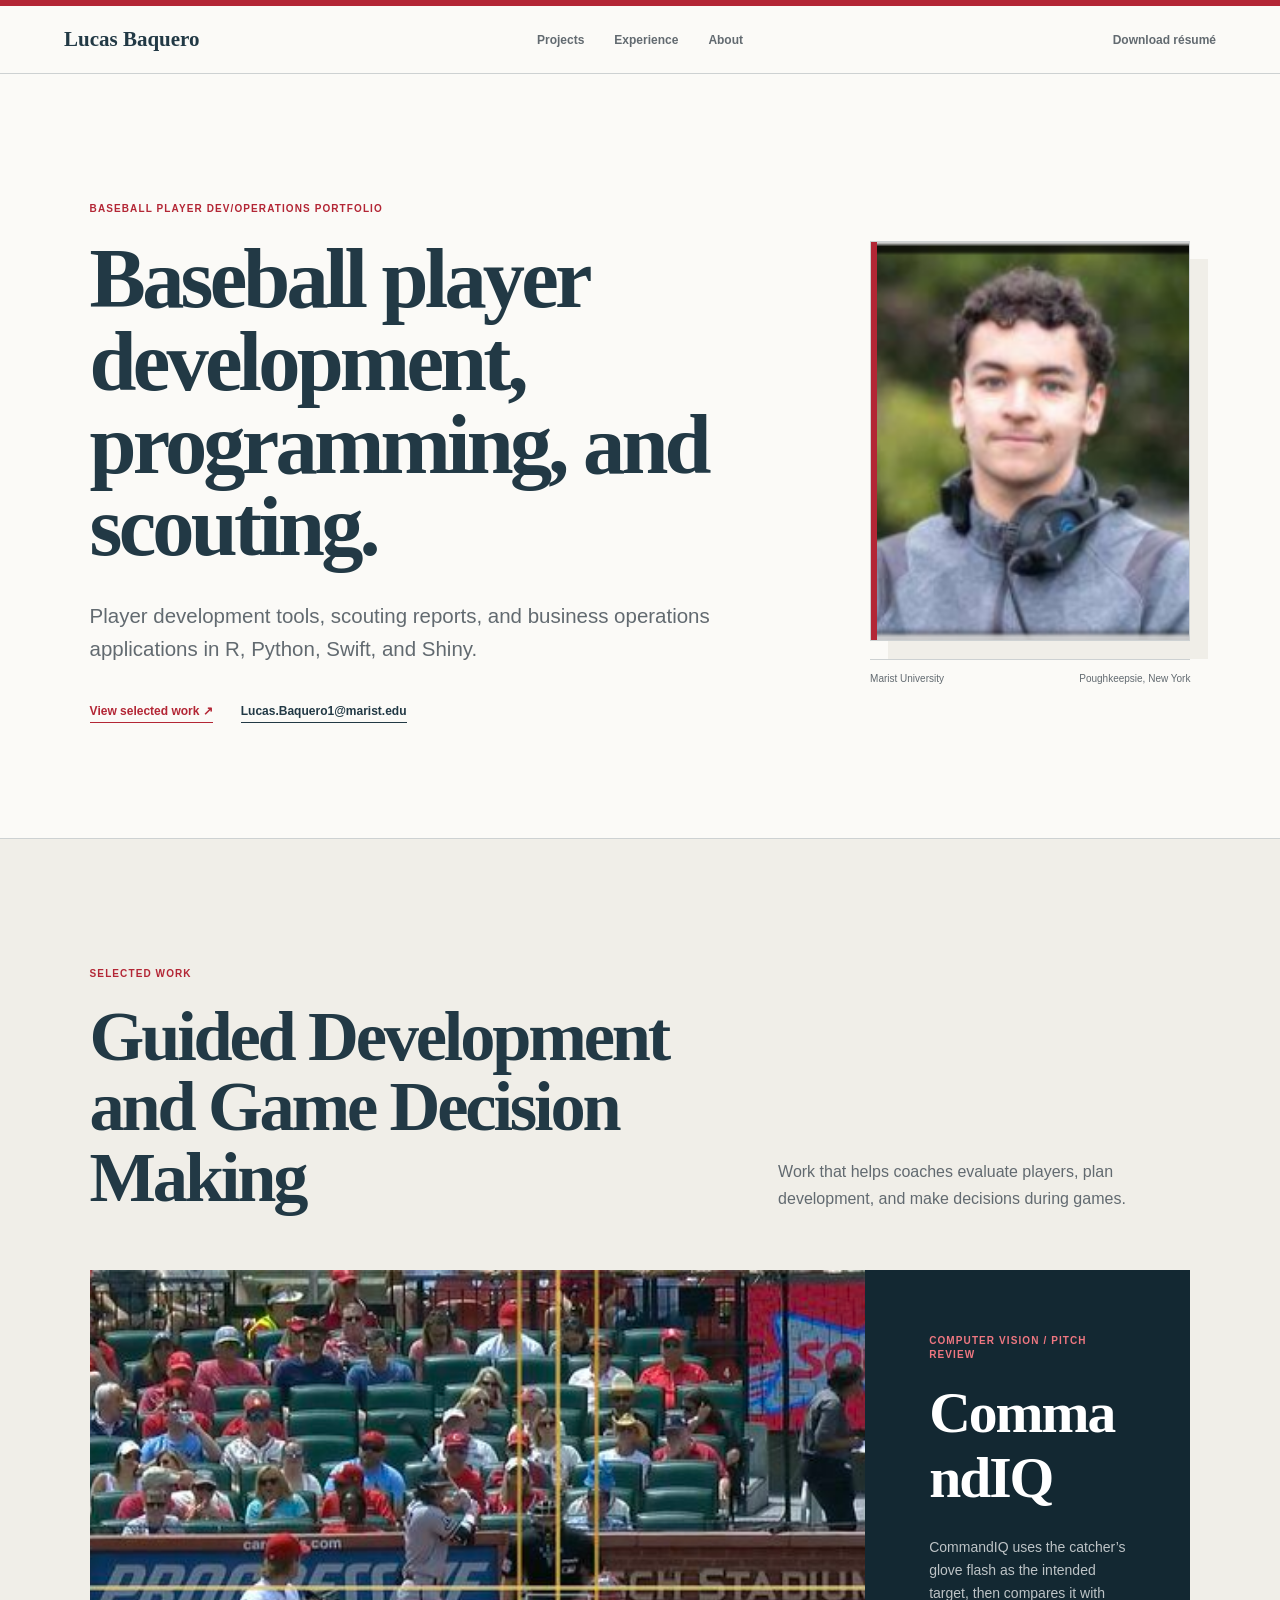
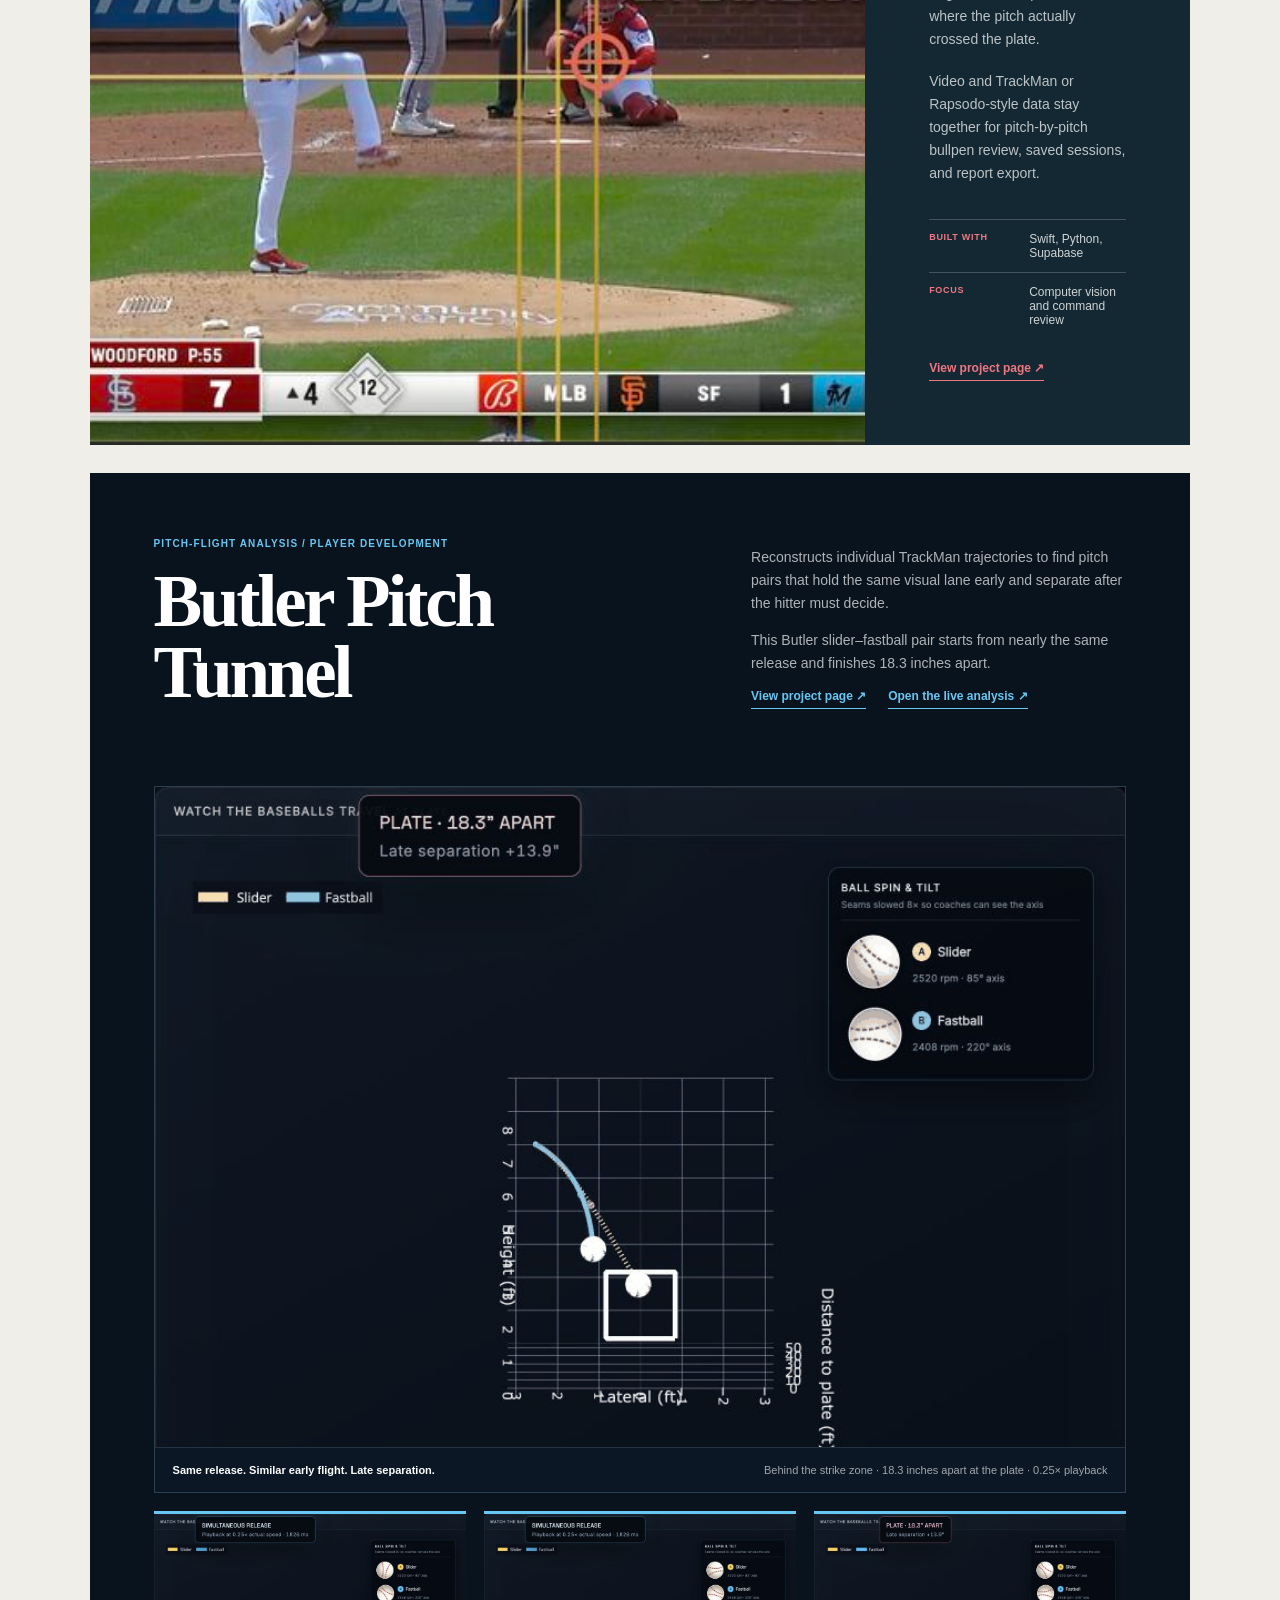
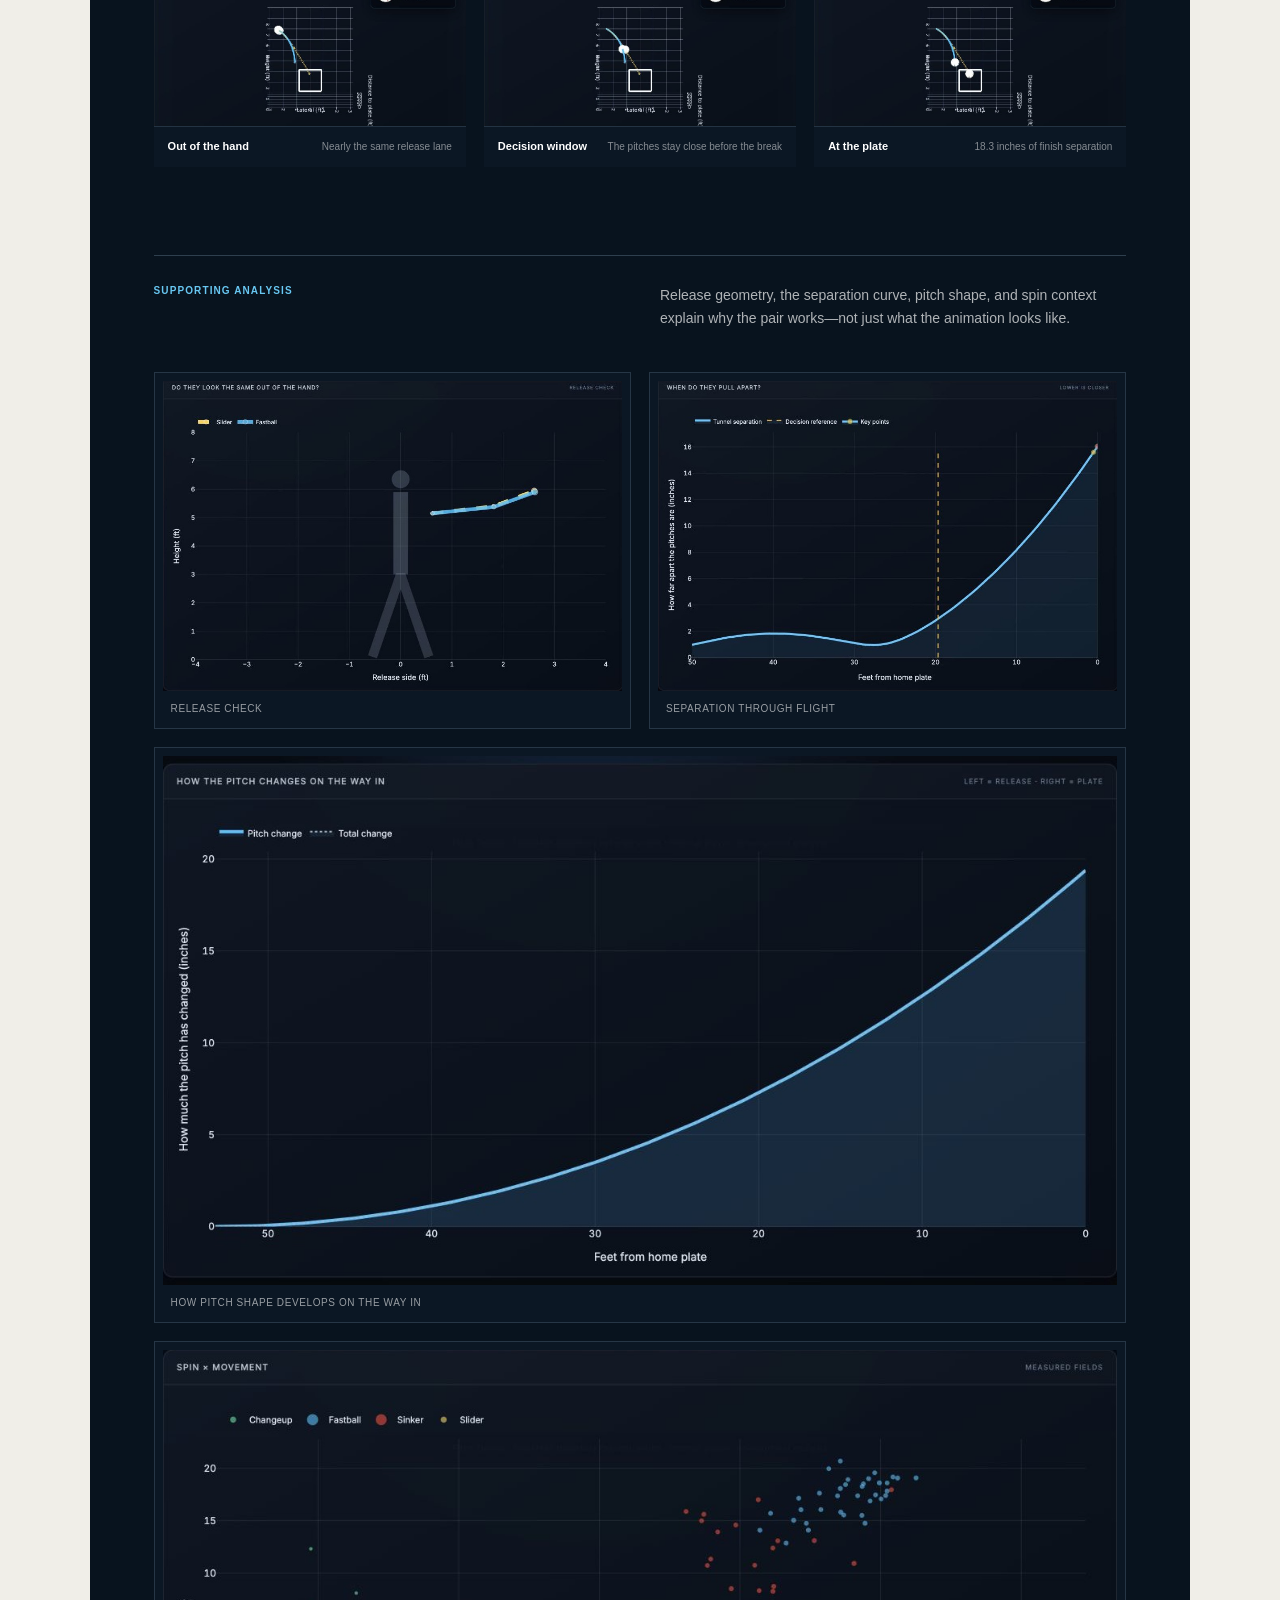
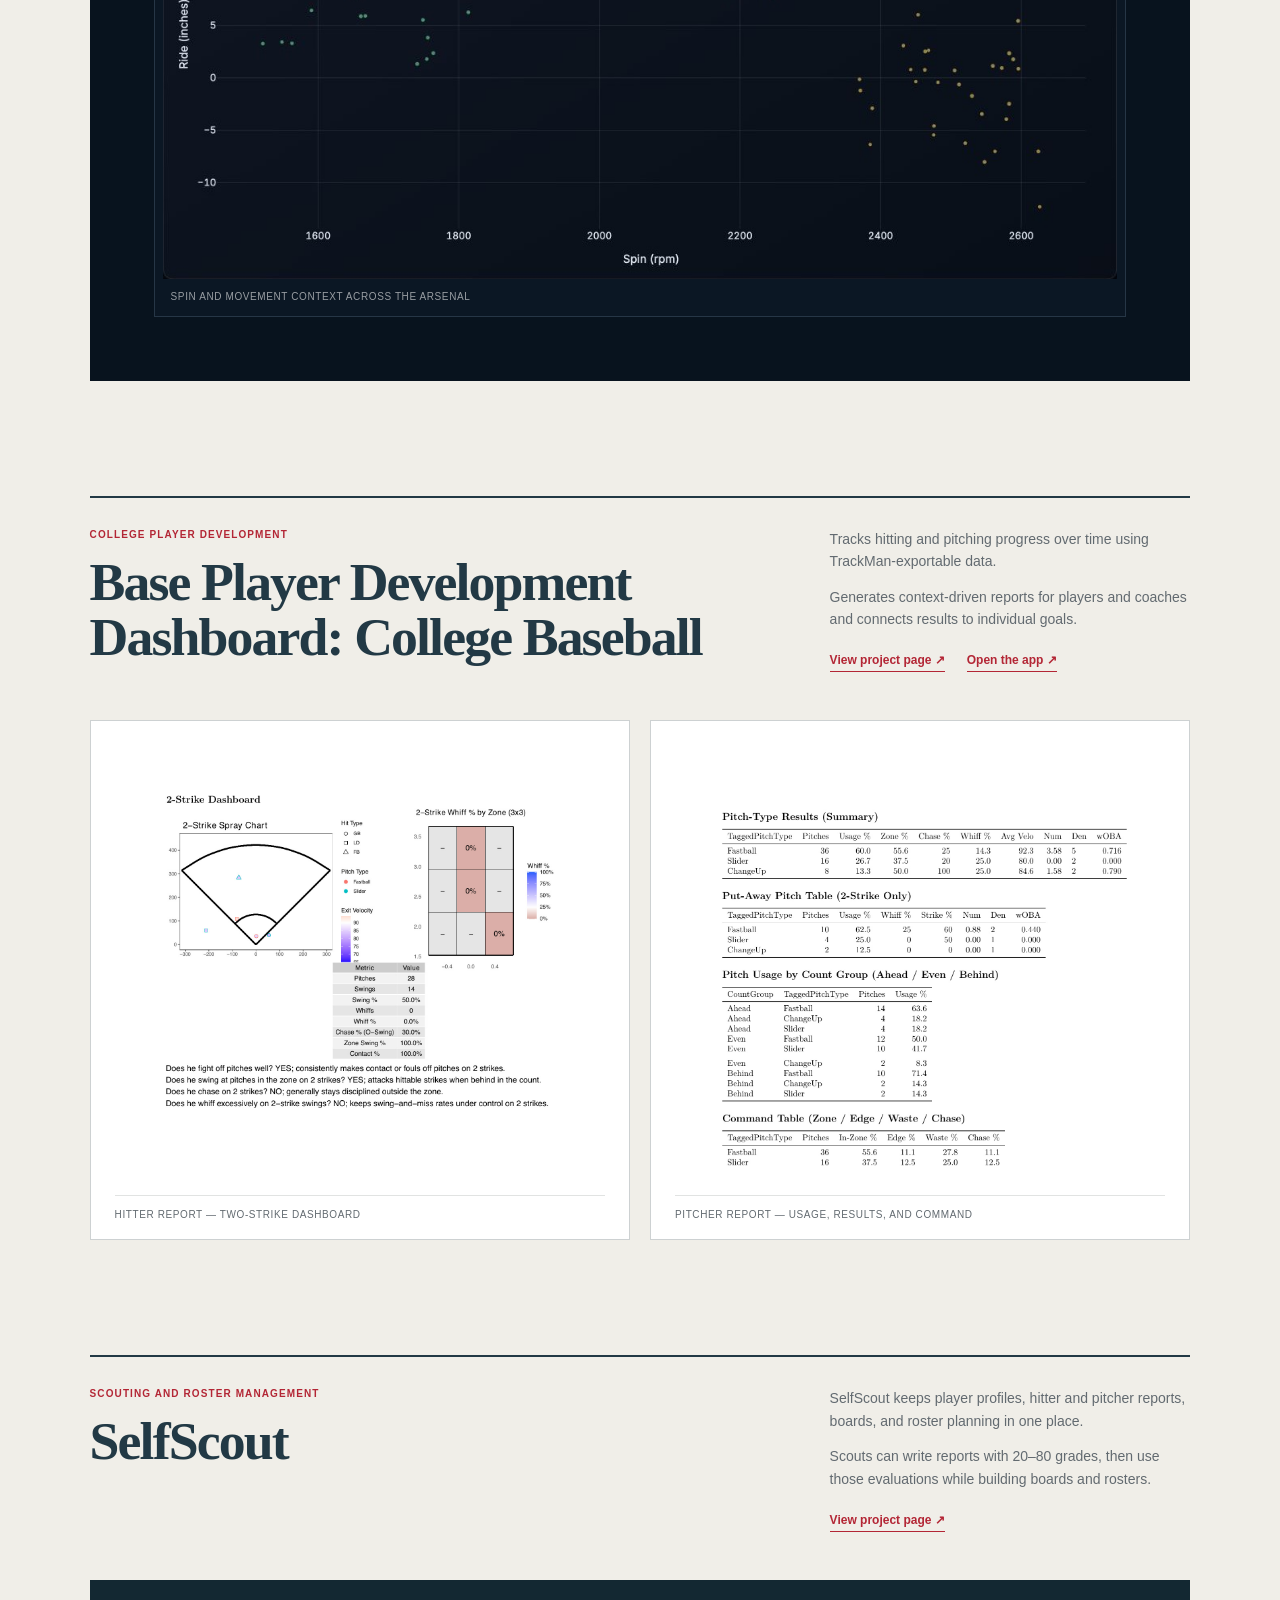
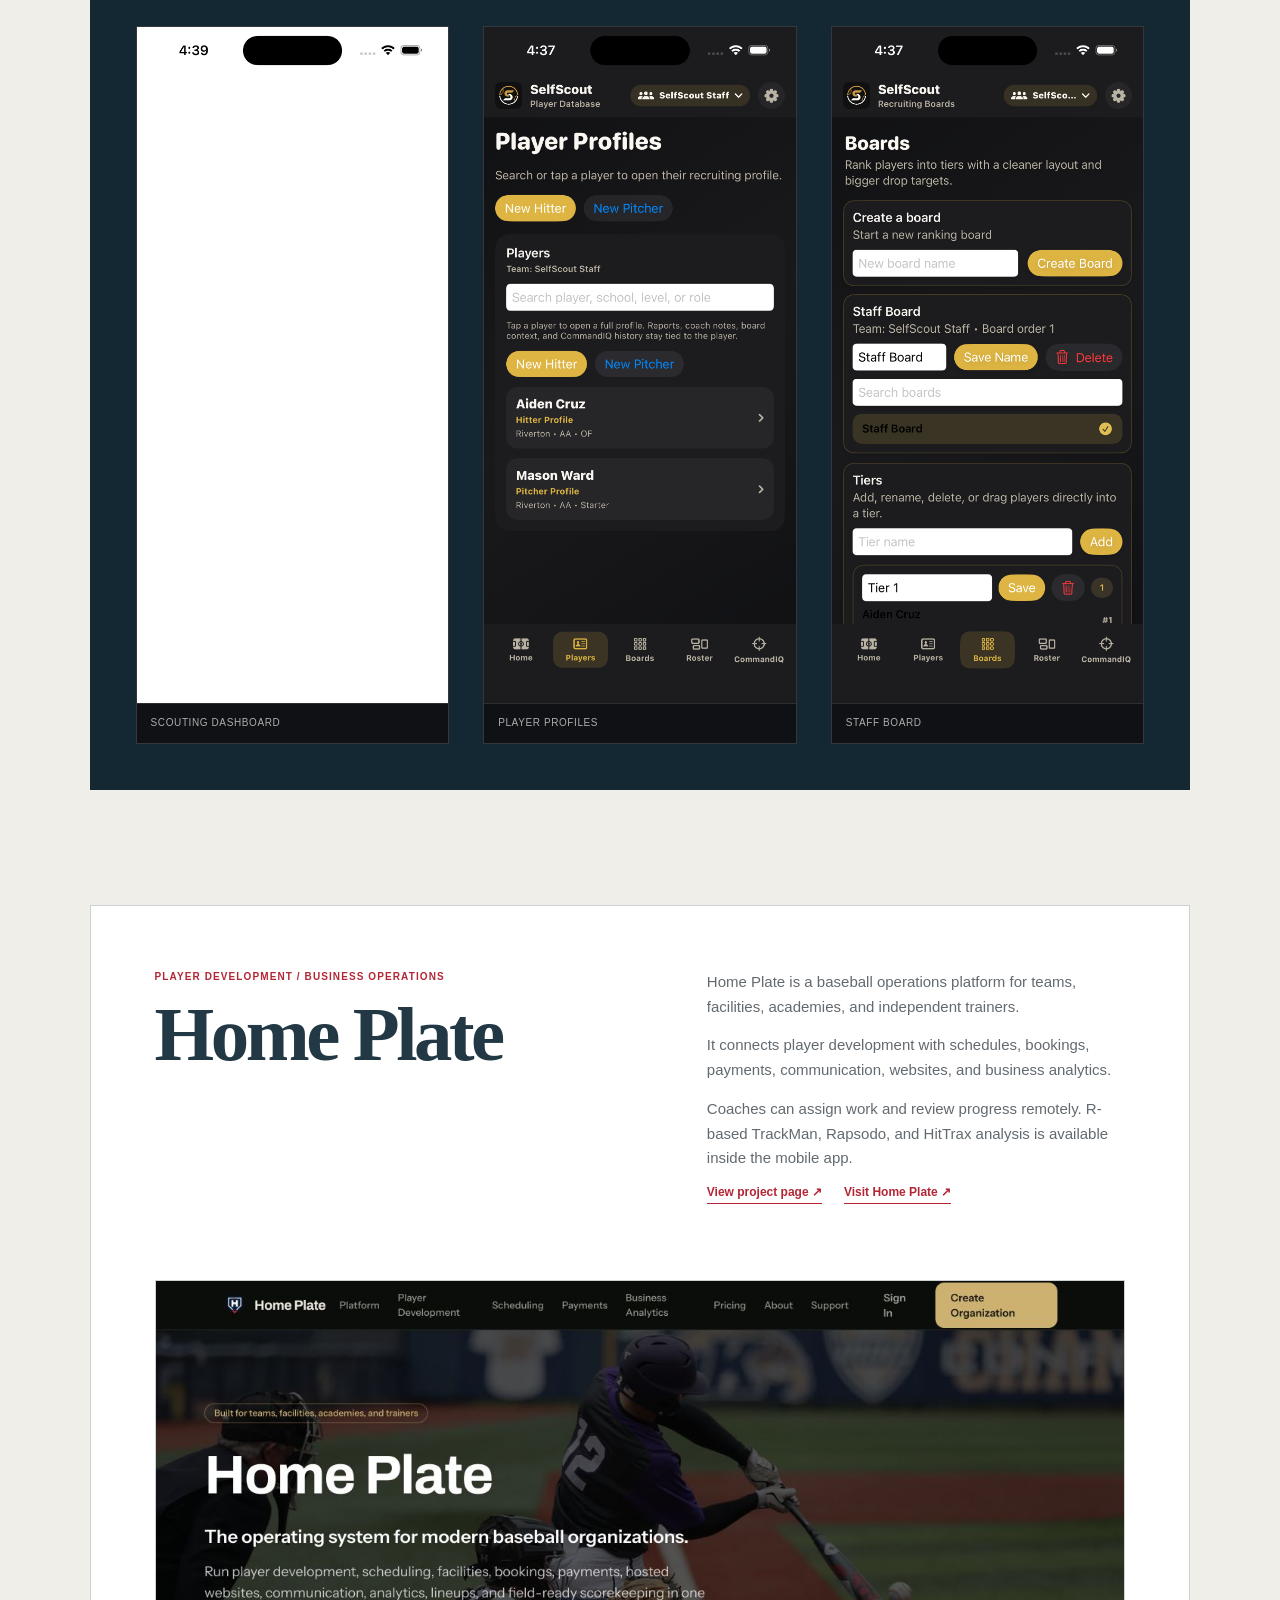
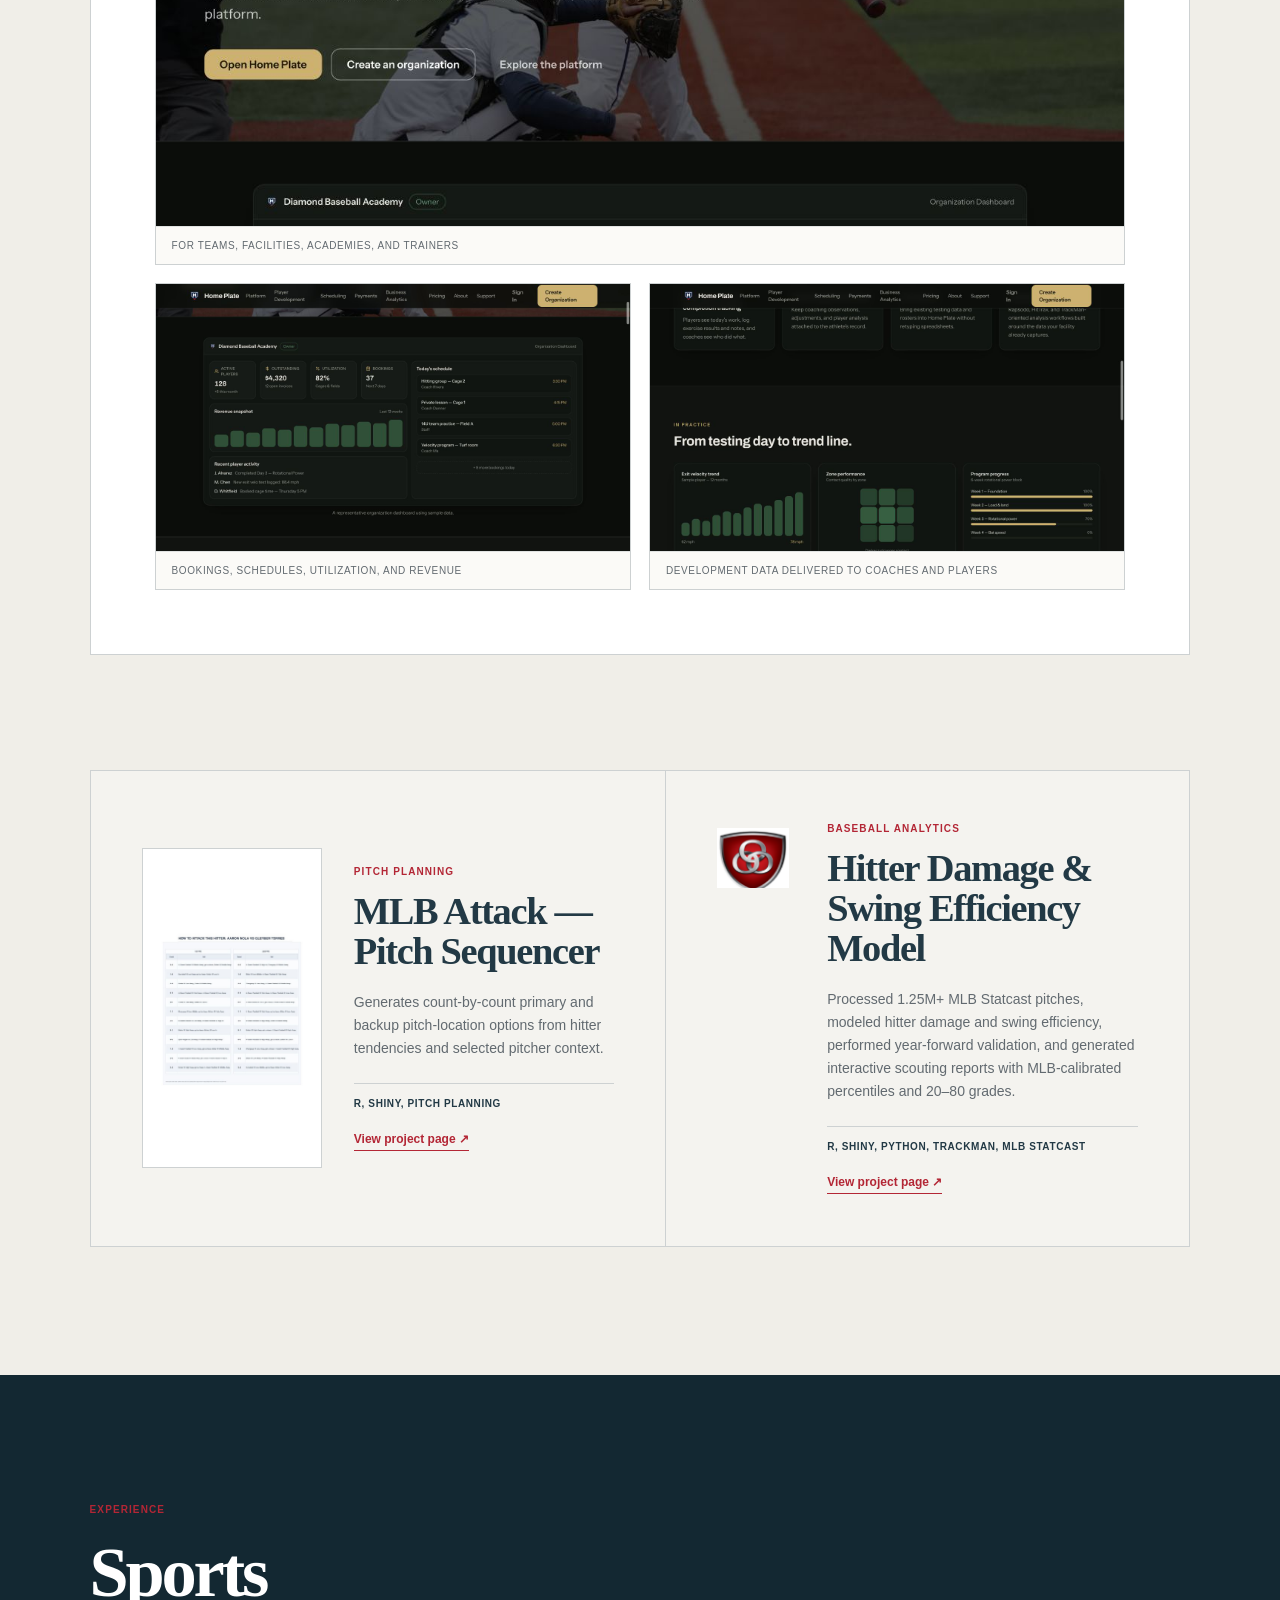
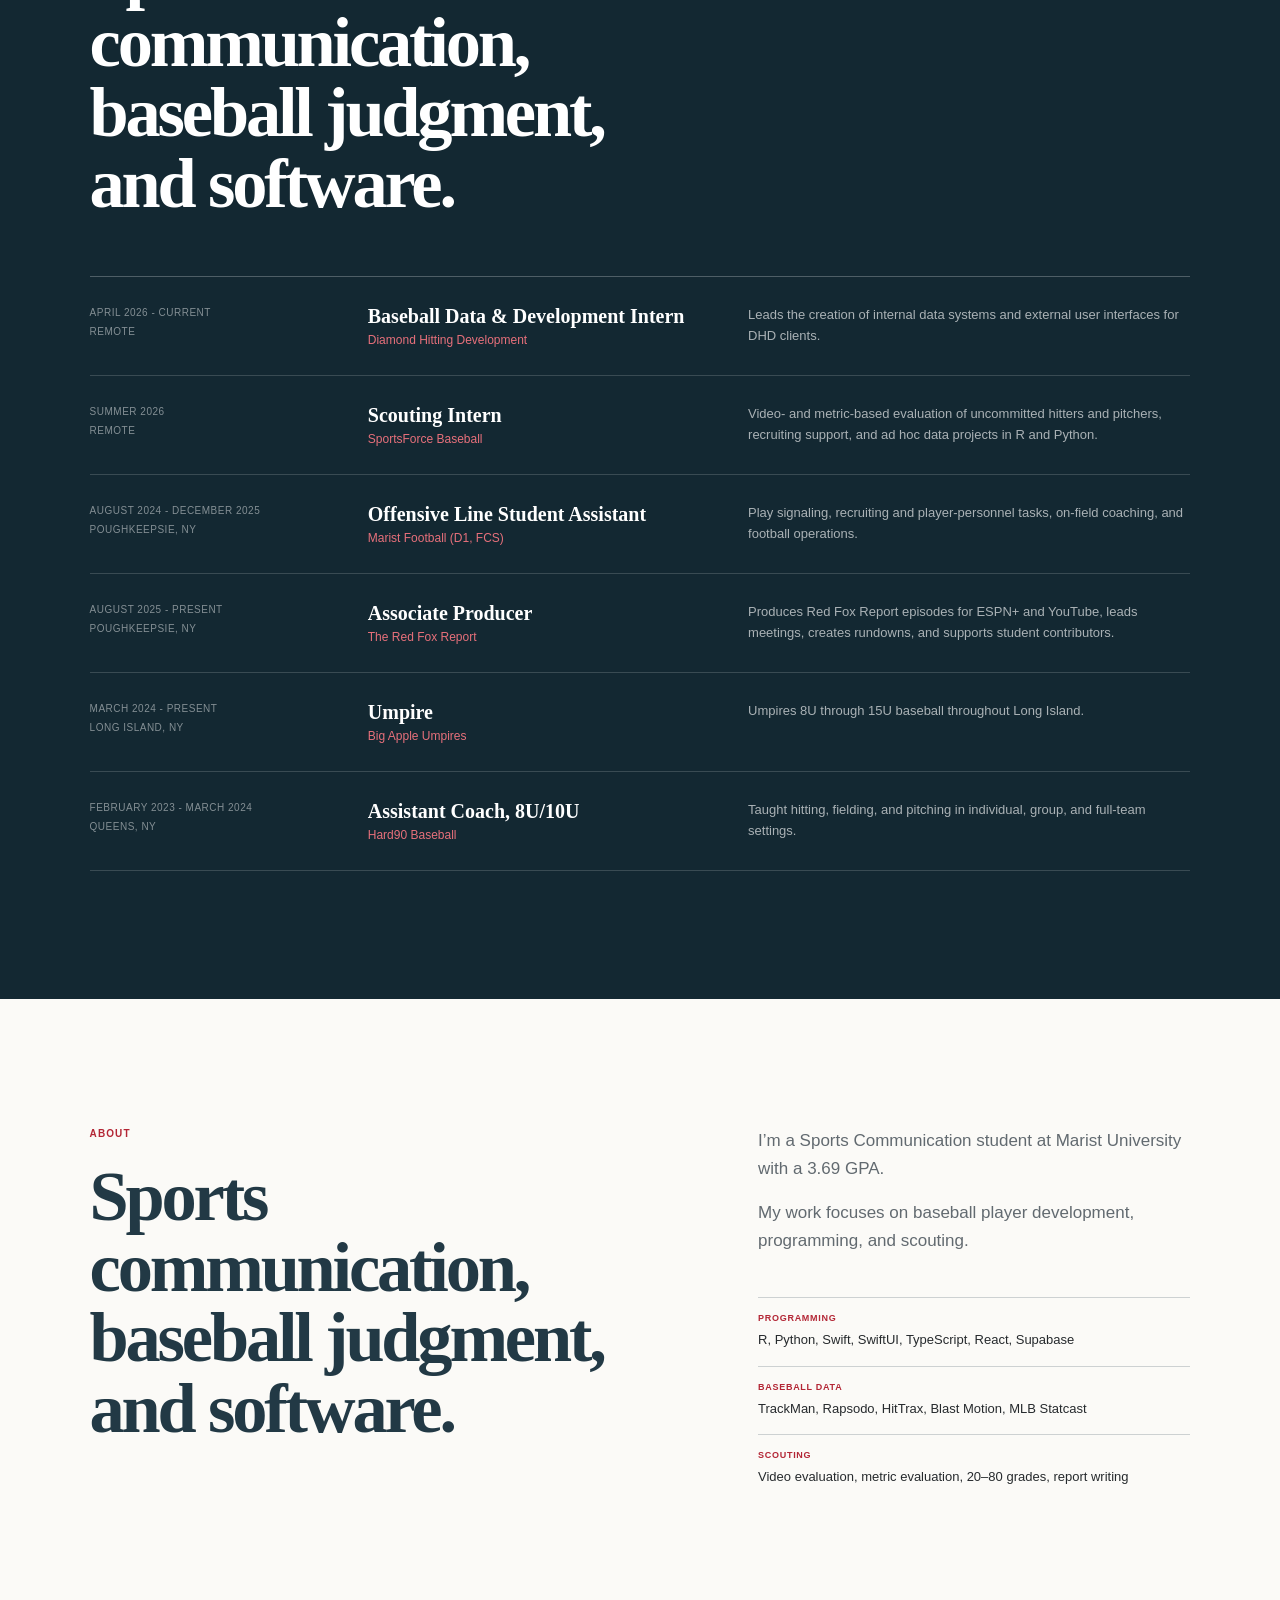
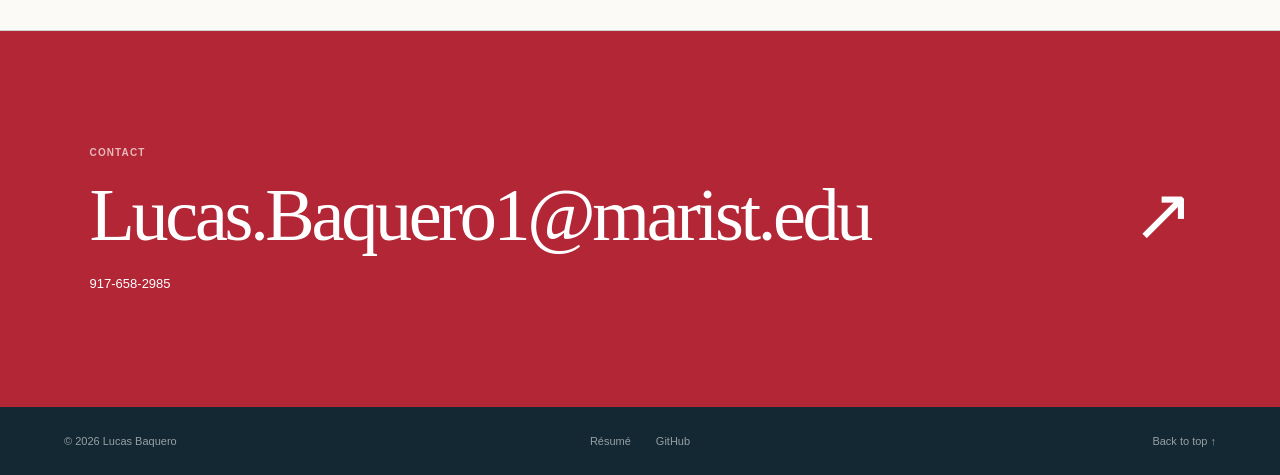
==== index.html @ 068a649f "Refocus portfolio on player development and operations" ====
<!doctype html>
<html lang="en">
<head>
  <meta charset="utf-8">
  <meta name="viewport" content="width=device-width, initial-scale=1">
  <meta name="description" content="Lucas Baquero's baseball player development, operations, programming, and scouting portfolio.">
  <meta property="og:title" content="Lucas Baquero | Baseball Player Dev/Operations Portfolio">
  <meta property="og:description" content="Player development tools, scouting reports, and baseball business operations applications.">
  <meta property="og:type" content="website">
  <meta property="og:url" content="https://lbaquero33.github.io/">
  <meta property="og:image" content="https://lbaquero33.github.io/og-editorial.png">
  <meta name="twitter:card" content="summary_large_image">
  <title>Lucas Baquero | Baseball Player Dev/Operations Portfolio</title>
  <link rel="stylesheet" href="styles.css">
</head>
<body>
  <main id="top">
    <header class="site-header">
      <a class="nameplate" href="#top">Lucas Baquero</a>
      <nav aria-label="Main navigation">
        <a href="#work">Projects</a>
        <a href="#experience">Experience</a>
        <a href="#about">About</a>
      </nav>
      <a class="resume-link" href="Lucas_Baquero_Resume.pdf" download>Download résumé</a>
    </header>

    <section class="hero" aria-labelledby="hero-title">
      <div class="hero-copy">
        <p class="eyebrow">Baseball Player Dev/Operations Portfolio</p>
        <h1 id="hero-title">Baseball player development, programming, and scouting.</h1>
        <p class="hero-lede">Player development tools, scouting reports, and business operations applications in R, Python, Swift, and Shiny.</p>
        <div class="hero-links">
          <a href="#work">View selected work ↗</a>
          <a href="mailto:Lucas.Baquero1@marist.edu">Lucas.Baquero1@marist.edu</a>
        </div>
      </div>
      <figure class="portrait">
        <div class="portrait-frame">
          <img src="lucas-headshot.png" alt="Lucas Baquero">
        </div>
        <figcaption>
          <span>Marist University</span>
          <span>Poughkeepsie, New York</span>
        </figcaption>
      </figure>
    </section>

    <section class="work-section" id="work">
      <div class="section-intro">
        <p class="eyebrow">Selected work</p>
        <h2>Guided Development and Game Decision Making</h2>
        <p>Work that helps coaches evaluate players, plan development, and make decisions during games.</p>
      </div>

      <article class="feature-project">
        <div class="feature-image">
          <img src="commandiq.jpeg" alt="CommandIQ computer-vision target overlay on game video">
        </div>
        <div class="feature-copy">
          <p class="project-type">Computer vision / pitch review</p>
          <h3><a href="commandiq.html">CommandIQ</a></h3>
          <p>CommandIQ uses the catcher’s glove flash as the intended target, then compares it with where the pitch actually crossed the plate.</p>
          <p>Video and TrackMan or Rapsodo-style data stay together for pitch-by-pitch bullpen review, saved sessions, and report export.</p>
          <dl>
            <div><dt>Built with</dt><dd>Swift, Python, Supabase</dd></div>
            <div><dt>Focus</dt><dd>Computer vision and command review</dd></div>
          </dl>
          <a href="commandiq.html">View project page ↗</a>
        </div>
      </article>

      <article class="butler-project" aria-labelledby="butler-title">
        <header class="butler-heading">
          <div>
            <p class="project-type">Pitch-flight analysis / player development</p>
            <h3 id="butler-title">Butler Pitch Tunnel</h3>
          </div>
          <div class="butler-intro">
            <p>Reconstructs individual TrackMan trajectories to find pitch pairs that hold the same visual lane early and separate after the hitter must decide.</p>
            <p>This Butler slider–fastball pair starts from nearly the same release and finishes 18.3 inches apart.</p>
            <div class="project-links project-links-dark">
              <a href="butler-pitch-tunnel.html">View project page ↗</a>
              <a href="https://ltbaquero.shinyapps.io/DHDApp/" target="_blank" rel="noreferrer">Open the live analysis ↗</a>
            </div>
          </div>
        </header>

        <figure class="butler-flight">
          <img src="butler-tunnel-behind-zone.gif" alt="Animated catcher-side view of a Butler slider and fastball separating late behind a visible strike zone">
          <figcaption>
            <span>Same release. Similar early flight. Late separation.</span>
            <span>Behind the strike zone · 18.3 inches apart at the plate · 0.25× playback</span>
          </figcaption>
        </figure>

        <div class="butler-angle-grid" aria-label="Pitch tunnel flight stages from behind the strike zone">
          <figure>
            <img src="butler-tunnel-behind-zone-release.jpg" alt="Butler slider and fastball sharing the same release lane from behind the strike zone" loading="lazy">
            <figcaption><strong>Out of the hand</strong><span>Nearly the same release lane</span></figcaption>
          </figure>
          <figure>
            <img src="butler-tunnel-behind-zone-decision.jpg" alt="Butler slider and fastball remaining close before separating from behind the strike zone" loading="lazy">
            <figcaption><strong>Decision window</strong><span>The pitches stay close before the break</span></figcaption>
          </figure>
          <figure>
            <img src="butler-tunnel-behind-zone-plate.jpg" alt="Butler slider and fastball separated at the plate with the strike zone visible" loading="lazy">
            <figcaption><strong>At the plate</strong><span>18.3 inches of finish separation</span></figcaption>
          </figure>
        </div>

        <div class="butler-evidence">
          <div class="butler-evidence-heading">
            <p class="project-type">Supporting analysis</p>
            <p>Release geometry, the separation curve, pitch shape, and spin context explain why the pair works—not just what the animation looks like.</p>
          </div>
          <div class="butler-graph-grid">
            <figure>
              <img src="butler-release-check.jpg" alt="Butler release-point comparison for a slider and fastball" loading="lazy">
              <figcaption>Release check</figcaption>
            </figure>
            <figure>
              <img src="butler-separation.jpg" alt="Butler slider and fastball tunnel separation curve" loading="lazy">
              <figcaption>Separation through flight</figcaption>
            </figure>
            <figure class="wide-graph">
              <img src="butler-pitch-shape.jpg" alt="Modeled pitch-shape change from release to home plate" loading="lazy">
              <figcaption>How pitch shape develops on the way in</figcaption>
            </figure>
            <figure class="wide-graph">
              <img src="butler-spin-movement.jpg" alt="Butler pitch spin and movement clusters by pitch type" loading="lazy">
              <figcaption>Spin and movement context across the arsenal</figcaption>
            </figure>
          </div>
        </div>
      </article>

      <article class="report-project">
        <div class="project-heading">
          <div>
            <p class="project-type">College player development</p>
            <h3>Base Player Development Dashboard: College Baseball</h3>
          </div>
          <div class="project-summary">
            <p>Tracks hitting and pitching progress over time using TrackMan-exportable data.</p>
            <p>Generates context-driven reports for players and coaches and connects results to individual goals.</p>
            <div class="project-links">
              <a href="ball-fox.html">View project page ↗</a>
              <a href="https://ltbaquero.shinyapps.io/Marist_App/" target="_blank" rel="noreferrer">Open the app ↗</a>
            </div>
          </div>
        </div>
        <div class="report-images">
          <figure>
            <img src="ballfox-hitter.jpg" alt="Two-strike hitter dashboard from the Ball Fox app" loading="lazy">
            <figcaption>Hitter report — two-strike dashboard</figcaption>
          </figure>
          <figure>
            <img src="ballfox-pitcher.jpg" alt="Pitcher summary report from the Ball Fox app" loading="lazy">
            <figcaption>Pitcher report — usage, results, and command</figcaption>
          </figure>
        </div>
      </article>

      <article class="report-project selfscout-project" aria-labelledby="selfscout-title">
        <div class="project-heading">
          <div>
            <p class="project-type">Scouting and roster management</p>
            <h3 id="selfscout-title">SelfScout</h3>
          </div>
          <div class="project-summary">
            <p>SelfScout keeps player profiles, hitter and pitcher reports, boards, and roster planning in one place.</p>
            <p>Scouts can write reports with 20–80 grades, then use those evaluations while building boards and rosters.</p>
            <div class="project-links">
              <a href="selfscout.html">View project page ↗</a>
            </div>
          </div>
        </div>
        <div class="app-screen-grid">
          <figure>
            <img src="selfscout-dashboard.png" alt="SelfScout mobile scouting dashboard" loading="lazy">
            <figcaption>Scouting dashboard</figcaption>
          </figure>
          <figure>
            <img src="selfscout-players.png" alt="SelfScout mobile player profiles" loading="lazy">
            <figcaption>Player profiles</figcaption>
          </figure>
          <figure>
            <img src="selfscout-board.png" alt="SelfScout mobile scouting board" loading="lazy">
            <figcaption>Staff board</figcaption>
          </figure>
        </div>
      </article>

      <article class="homeplate-project" aria-labelledby="homeplate-title">
        <header class="homeplate-heading">
          <div>
            <p class="project-type">Player development / business operations</p>
            <h3 id="homeplate-title">Home Plate</h3>
          </div>
          <div class="homeplate-intro">
            <p>Home Plate is a baseball operations platform for teams, facilities, academies, and independent trainers.</p>
            <p>It connects player development with schedules, bookings, payments, communication, websites, and business analytics.</p>
            <p>Coaches can assign work and review progress remotely. R-based TrackMan, Rapsodo, and HitTrax analysis is available inside the mobile app.</p>
            <div class="project-links">
              <a href="home-plate.html">View project page ↗</a>
              <a href="https://www.homeplateapps.com/" target="_blank" rel="noreferrer">Visit Home Plate ↗</a>
            </div>
          </div>
        </header>
        <div class="homeplate-gallery">
          <figure class="homeplate-gallery-main">
            <img src="homeplate-market.png" alt="Home Plate website describing the market for baseball organizations" loading="lazy">
            <figcaption>For teams, facilities, academies, and trainers</figcaption>
          </figure>
          <figure>
            <img src="homeplate-operations.png" alt="Home Plate business operations dashboard" loading="lazy">
            <figcaption>Bookings, schedules, utilization, and revenue</figcaption>
          </figure>
          <figure>
            <img src="homeplate-development-data.png" alt="Home Plate player development trends and baseball data" loading="lazy">
            <figcaption>Development data delivered to coaches and players</figcaption>
          </figure>
        </div>
      </article>

      <div class="project-list">
        <article class="listed-project image-project">
          <div class="project-image-small">
            <img src="pitch-sequencer.jpg" alt="MLB Attack count-by-count pitch sequencer" loading="lazy">
          </div>
          <div>
            <p class="project-type">Pitch planning</p>
            <h3>MLB Attack — Pitch Sequencer</h3>
            <p>Generates count-by-count primary and backup pitch-location options from hitter tendencies and selected pitcher context.</p>
            <p class="stack">R, Shiny, pitch planning</p>
            <a href="mlb-attack.html">View project page ↗</a>
          </div>
        </article>

        <article class="listed-project model-project">
          <div class="project-logo">
            <img src="sportsforce.png" alt="SportsForce Baseball" width="72" height="72" loading="lazy">
          </div>
          <div>
            <p class="project-type">Baseball analytics</p>
            <h3>Hitter Damage &amp; Swing Efficiency Model</h3>
            <p>Processed 1.25M+ MLB Statcast pitches, modeled hitter damage and swing efficiency, performed year-forward validation, and generated interactive scouting reports with MLB-calibrated percentiles and 20–80 grades.</p>
            <p class="stack">R, Shiny, Python, TrackMan, MLB Statcast</p>
            <a href="hitter-damage.html">View project page ↗</a>
          </div>
        </article>

      </div>
    </section>

    <section class="experience-section" id="experience">
      <div class="section-intro section-intro-light">
        <p class="eyebrow">Experience</p>
        <h2>Sports communication, baseball judgment, and software.</h2>
      </div>
      <div class="experience-list">
        <article>
          <div class="experience-when"><p>April 2026 - Current</p><span>Remote</span></div>
          <div class="experience-role"><h3>Baseball Data &amp; Development Intern</h3><p>Diamond Hitting Development</p></div>
          <p class="experience-detail">Leads the creation of internal data systems and external user interfaces for DHD clients.</p>
        </article>
        <article>
          <div class="experience-when"><p>Summer 2026</p><span>Remote</span></div>
          <div class="experience-role"><h3>Scouting Intern</h3><p>SportsForce Baseball</p></div>
          <p class="experience-detail">Video- and metric-based evaluation of uncommitted hitters and pitchers, recruiting support, and ad hoc data projects in R and Python.</p>
        </article>
        <article>
          <div class="experience-when"><p>August 2024 - December 2025</p><span>Poughkeepsie, NY</span></div>
          <div class="experience-role"><h3>Offensive Line Student Assistant</h3><p>Marist Football (D1, FCS)</p></div>
          <p class="experience-detail">Play signaling, recruiting and player-personnel tasks, on-field coaching, and football operations.</p>
        </article>
        <article>
          <div class="experience-when"><p>August 2025 - Present</p><span>Poughkeepsie, NY</span></div>
          <div class="experience-role"><h3>Associate Producer</h3><p>The Red Fox Report</p></div>
          <p class="experience-detail">Produces Red Fox Report episodes for ESPN+ and YouTube, leads meetings, creates rundowns, and supports student contributors.</p>
        </article>
        <article>
          <div class="experience-when"><p>March 2024 - Present</p><span>Long Island, NY</span></div>
          <div class="experience-role"><h3>Umpire</h3><p>Big Apple Umpires</p></div>
          <p class="experience-detail">Umpires 8U through 15U baseball throughout Long Island.</p>
        </article>
        <article>
          <div class="experience-when"><p>February 2023 - March 2024</p><span>Queens, NY</span></div>
          <div class="experience-role"><h3>Assistant Coach, 8U/10U</h3><p>Hard90 Baseball</p></div>
          <p class="experience-detail">Taught hitting, fielding, and pitching in individual, group, and full-team settings.</p>
        </article>
      </div>
    </section>

    <section class="about-section" id="about">
      <div>
        <p class="eyebrow">About</p>
        <h2>Sports communication, baseball judgment, and software.</h2>
      </div>
      <div class="about-copy">
        <p>I’m a Sports Communication student at Marist University with a 3.69 GPA.</p>
        <p>My work focuses on baseball player development, programming, and scouting.</p>
        <dl>
          <div><dt>Programming</dt><dd>R, Python, Swift, SwiftUI, TypeScript, React, Supabase</dd></div>
          <div><dt>Baseball data</dt><dd>TrackMan, Rapsodo, HitTrax, Blast Motion, MLB Statcast</dd></div>
          <div><dt>Scouting</dt><dd>Video evaluation, metric evaluation, 20–80 grades, report writing</dd></div>
        </dl>
      </div>
    </section>

    <section class="contact-section">
      <p class="eyebrow">Contact</p>
      <a href="mailto:Lucas.Baquero1@marist.edu">Lucas.Baquero1@marist.edu <span aria-hidden="true">↗</span></a>
      <p>917-658-2985</p>
    </section>

    <footer>
      <p>© 2026 Lucas Baquero</p>
      <div>
        <a href="Lucas_Baquero_Resume.pdf" download>Résumé</a>
        <a href="https://github.com/LBaquero33" target="_blank" rel="noreferrer">GitHub</a>
      </div>
      <a href="#top">Back to top ↑</a>
    </footer>
  </main>
</body>
</html>
---- styles.css ----
:root {
  --paper: #fbfaf7;
  --cream: #f0eee8;
  --white: #ffffff;
  --navy: #223945;
  --navy-deep: #132832;
  --red: #b32635;
  --ink: #262a2d;
  --muted: #626a70;
  --line: #cdd1d2;
  --light-line: #e1e3e2;
}

* { box-sizing: border-box; }
html { scroll-behavior: smooth; }
body {
  margin: 0;
  background: var(--paper);
  color: var(--ink);
  font-family: Inter, ui-sans-serif, -apple-system, BlinkMacSystemFont, "Segoe UI", Arial, sans-serif;
}
a { color: inherit; text-decoration: none; }
img { display: block; }
::selection { background: #e8c8cc; color: var(--navy-deep); }

.site-header {
  min-height: 74px;
  padding: 0 clamp(24px, 5vw, 76px);
  display: grid;
  grid-template-columns: 1fr auto 1fr;
  align-items: center;
  background: rgba(251, 250, 247, 0.96);
  border-top: 6px solid var(--red);
  border-bottom: 1px solid var(--line);
}
.nameplate {
  font-family: Georgia, "Times New Roman", serif;
  font-size: 21px;
  font-weight: 700;
  color: var(--navy);
}
.site-header nav { display: flex; gap: 30px; }
.site-header nav a,
.resume-link {
  font-size: 12px;
  font-weight: 650;
  color: var(--muted);
}
.site-header nav a:hover,
.site-header nav a:focus-visible,
.resume-link:hover,
.resume-link:focus-visible { color: var(--red); }
.resume-link { justify-self: end; }

.hero {
  max-width: 1440px;
  margin: 0 auto;
  padding: clamp(76px, 10vw, 150px) clamp(24px, 7vw, 104px) clamp(70px, 9vw, 124px);
  display: grid;
  grid-template-columns: minmax(0, 1.35fr) minmax(280px, 0.65fr);
  gap: clamp(50px, 9vw, 140px);
  align-items: center;
}
.eyebrow,
.project-type {
  margin: 0;
  font-size: 10px;
  font-weight: 750;
  letter-spacing: 0.11em;
  line-height: 1.4;
  text-transform: uppercase;
  color: var(--red);
}
.hero h1,
.section-intro h2,
.about-section h2 {
  font-family: Georgia, "Times New Roman", serif;
  color: var(--navy);
  font-weight: 700;
  letter-spacing: -0.045em;
}
.hero h1 {
  max-width: 900px;
  margin: 22px 0 0;
  font-size: clamp(51px, 6.6vw, 96px);
  line-height: 0.98;
}
.hero-lede {
  max-width: 700px;
  margin: 31px 0 0;
  font-size: clamp(17px, 1.6vw, 21px);
  line-height: 1.6;
  color: var(--muted);
}
.hero-links {
  margin-top: 38px;
  display: flex;
  gap: 28px;
  flex-wrap: wrap;
}
.hero-links a,
.listed-project a,
.project-summary a {
  padding-bottom: 4px;
  border-bottom: 1px solid currentColor;
  font-size: 12px;
  font-weight: 700;
  color: var(--navy);
}
.hero-links a:first-child,
.listed-project a,
.project-summary a { color: var(--red); }
.hero-links a:hover,
.hero-links a:focus-visible,
.listed-project a:hover,
.listed-project a:focus-visible,
.project-summary a:hover,
.project-summary a:focus-visible { border-bottom-color: transparent; }

.portrait { margin: 0; }
.portrait-frame {
  position: relative;
  aspect-ratio: 4 / 5;
  overflow: hidden;
  background: var(--cream);
  border: 1px solid var(--line);
  box-shadow: 18px 18px 0 var(--cream);
}
.portrait-frame::before {
  content: "";
  position: absolute;
  z-index: 2;
  top: 0;
  left: 0;
  width: 6px;
  height: 100%;
  background: var(--red);
}
.portrait-frame > img,
.feature-image > img,
.report-images figure > img,
.project-image-small > img {
  position: absolute;
  inset: 0;
  width: 100%;
  height: 100%;
}
.portrait-frame img { object-fit: cover; object-position: center 28%; }
.portrait figcaption {
  margin-top: 18px;
  padding-top: 13px;
  display: flex;
  justify-content: space-between;
  gap: 20px;
  border-top: 1px solid var(--line);
  font-size: 10px;
  color: var(--muted);
}

.work-section {
  padding: clamp(82px, 10vw, 135px) clamp(24px, 7vw, 110px);
  background: var(--cream);
  border-top: 1px solid var(--line);
}
.section-intro {
  max-width: 1400px;
  margin: 0 auto 58px;
  display: grid;
  grid-template-columns: minmax(0, 1.2fr) minmax(260px, 0.8fr);
  column-gap: 70px;
  align-items: end;
}
.section-intro .eyebrow { grid-column: 1 / -1; margin-bottom: 20px; }
.section-intro h2 {
  max-width: 820px;
  margin: 0;
  font-size: clamp(42px, 5.5vw, 76px);
  line-height: 1;
}
.section-intro > p:not(.eyebrow) {
  max-width: 510px;
  margin: 0;
  font-size: 16px;
  line-height: 1.65;
  color: var(--muted);
}

.feature-project {
  max-width: 1400px;
  margin: 0 auto;
  display: grid;
  grid-template-columns: minmax(0, 1.55fr) minmax(320px, 0.65fr);
  min-height: 560px;
  background: var(--navy-deep);
  color: white;
}
.feature-image { position: relative; min-height: 500px; overflow: hidden; }
.feature-image img { object-fit: cover; }
.feature-copy { padding: clamp(36px, 5vw, 68px); align-self: center; min-width: 0; }
.feature-copy .project-type { color: #ef7781; }
.feature-copy h3,
.project-heading h3,
.listed-project h3 {
  font-family: Georgia, "Times New Roman", serif;
  color: inherit;
  font-weight: 700;
  letter-spacing: -0.035em;
}
.feature-copy h3 {
  margin: 18px 0 26px;
  font-size: clamp(42px, 4.5vw, 64px);
  max-width: 100%;
  overflow-wrap: anywhere;
}
.feature-copy > p:not(.project-type) {
  margin: 0 0 18px;
  font-size: 14px;
  line-height: 1.65;
  color: rgba(255, 255, 255, 0.72);
}
.feature-copy dl { margin: 34px 0 0; }
.feature-copy dl div {
  padding: 12px 0;
  display: grid;
  grid-template-columns: 82px 1fr;
  gap: 18px;
  border-top: 1px solid rgba(255, 255, 255, 0.2);
}
.feature-copy dt {
  font-size: 9px;
  font-weight: 750;
  text-transform: uppercase;
  letter-spacing: 0.08em;
  color: #ef7781;
}
.feature-copy dd { margin: 0; font-size: 12px; color: rgba(255,255,255,.8); }
.feature-copy > a {
  display: inline-block;
  margin-top: 22px;
  padding-bottom: 5px;
  border-bottom: 1px solid #ef7781;
  color: #ef7781;
  font-size: 12px;
  font-weight: 750;
}
.feature-copy > a:hover,
.feature-copy > a:focus-visible { border-bottom-color: transparent; }
.butler-project {
  max-width: 1400px;
  margin: 28px auto 0;
  padding: clamp(34px, 5vw, 72px);
  background: #08131e;
  color: white;
}
.butler-heading {
  display: grid;
  grid-template-columns: minmax(0, 1.15fr) minmax(300px, .85fr);
  gap: clamp(38px, 7vw, 96px);
  align-items: end;
}
.butler-heading .project-type,
.butler-evidence-heading .project-type { color: #68c7f2; }
.butler-heading h3 {
  margin: 15px 0 0;
  font-family: Georgia, "Times New Roman", serif;
  font-size: clamp(45px, 5.7vw, 78px);
  line-height: .98;
  letter-spacing: -.045em;
}
.butler-intro p,
.butler-evidence-heading > p:last-child {
  margin: 0 0 14px;
  color: rgba(255,255,255,.68);
  font-size: 14px;
  line-height: 1.65;
}
.butler-intro a {
  display: inline-block;
  margin-top: 11px;
  padding-bottom: 5px;
  border-bottom: 1px solid #68c7f2;
  color: #68c7f2;
  font-size: 12px;
  font-weight: 750;
}
.butler-intro a:hover,
.butler-intro a:focus-visible { border-bottom-color: transparent; }
.project-links {
  display: flex;
  flex-wrap: wrap;
  gap: 12px 22px;
  align-items: center;
  margin-top: 10px;
}
.project-links a { margin-top: 0; }
.project-links-dark a {
  display: inline-block;
  padding-bottom: 5px;
  border-bottom: 1px solid #68c7f2;
  color: #68c7f2;
  font-size: 12px;
  font-weight: 750;
}
.butler-flight {
  margin: clamp(42px, 6vw, 78px) 0 0;
  border: 1px solid rgba(132, 166, 190, .28);
  background: #0b1724;
}
.butler-flight img {
  width: 100%;
  height: auto;
  display: block;
}
.butler-flight figcaption,
.butler-angle-grid figcaption {
  display: flex;
  justify-content: space-between;
  gap: 20px;
}
.butler-flight figcaption {
  padding: 16px 18px;
  border-top: 1px solid rgba(132, 166, 190, .2);
  font-size: 11px;
  color: rgba(255,255,255,.62);
}
.butler-flight figcaption span:first-child { color: white; font-weight: 700; }
.butler-angle-grid {
  margin-top: 18px;
  display: grid;
  grid-template-columns: repeat(3, 1fr);
  gap: 18px;
}
.butler-angle-grid figure,
.butler-graph-grid figure { margin: 0; }
.butler-angle-grid figure {
  border-top: 3px solid #68c7f2;
  background: #0b1724;
}
.butler-angle-grid img,
.butler-graph-grid img {
  width: 100%;
  height: auto;
}
.butler-angle-grid figcaption {
  padding: 13px 14px 15px;
  align-items: baseline;
  border-top: 1px solid rgba(132, 166, 190, .2);
  font-size: 10px;
  color: rgba(255,255,255,.5);
}
.butler-angle-grid figcaption strong {
  color: white;
  font-size: 11px;
  font-weight: 700;
}
.butler-evidence {
  margin-top: clamp(54px, 7vw, 88px);
  padding-top: 28px;
  border-top: 1px solid rgba(132, 166, 190, .3);
}
.butler-evidence-heading {
  display: grid;
  grid-template-columns: 1fr 1fr;
  gap: 40px;
  margin-bottom: 28px;
}
.butler-evidence-heading > p:last-child { max-width: 610px; }
.butler-graph-grid {
  display: grid;
  grid-template-columns: 1fr 1fr;
  gap: 18px;
}
.butler-graph-grid figure {
  padding: 8px 8px 0;
  background: #0b1724;
  border: 1px solid rgba(132, 166, 190, .22);
}
.butler-graph-grid .wide-graph { grid-column: 1 / -1; }
.butler-graph-grid figcaption {
  padding: 12px 8px 14px;
  font-size: 10px;
  letter-spacing: .06em;
  text-transform: uppercase;
  color: rgba(255,255,255,.58);
}

.report-project {
  max-width: 1400px;
  margin: clamp(84px, 9vw, 125px) auto 0;
  padding-top: 30px;
  border-top: 2px solid var(--navy);
}
.project-heading {
  display: grid;
  grid-template-columns: minmax(0, 1.3fr) minmax(280px, 0.7fr);
  gap: 70px;
  align-items: start;
}
.project-heading h3 {
  max-width: 850px;
  margin: 13px 0 0;
  font-size: clamp(36px, 4.2vw, 62px);
  line-height: 1.03;
  color: var(--navy);
}
.project-summary p {
  margin: 0 0 13px;
  font-size: 14px;
  line-height: 1.6;
  color: var(--muted);
}
.project-summary a { display: inline-block; margin-top: 10px; }
.report-images {
  margin-top: 48px;
  display: grid;
  grid-template-columns: 1fr 1fr;
  gap: 20px;
}
.report-images figure {
  position: relative;
  min-height: 520px;
  margin: 0;
  background: var(--white);
  border: 1px solid var(--line);
}
.report-images img { object-fit: contain; padding: 24px 24px 58px; }
.report-images figcaption {
  position: absolute;
  left: 24px;
  right: 24px;
  bottom: 19px;
  padding-top: 13px;
  border-top: 1px solid var(--light-line);
  font-size: 10px;
  text-transform: uppercase;
  letter-spacing: 0.06em;
  color: var(--muted);
}

.app-screen-grid {
  margin-top: 48px;
  padding: clamp(24px, 4vw, 46px);
  display: grid;
  grid-template-columns: repeat(3, minmax(0, 1fr));
  gap: clamp(18px, 3vw, 34px);
  background: var(--navy-deep);
}
.app-screen-grid figure {
  margin: 0;
  min-width: 0;
  overflow: hidden;
  background: #101114;
  border: 1px solid rgba(255,255,255,.16);
}
.app-screen-grid img {
  width: 100%;
  height: auto;
}
.app-screen-grid figcaption {
  padding: 13px 14px 15px;
  border-top: 1px solid rgba(255,255,255,.12);
  color: rgba(255,255,255,.66);
  font-size: 10px;
  letter-spacing: .06em;
  text-transform: uppercase;
}
.case-app-screens { margin-top: 0; }

.homeplate-project {
  max-width: 1400px;
  margin: clamp(84px, 9vw, 125px) auto 0;
  padding: clamp(34px, 5vw, 72px);
  background: var(--white);
  border: 1px solid var(--line);
}
.homeplate-heading {
  display: grid;
  grid-template-columns: minmax(0, 1.05fr) minmax(320px, .95fr);
  gap: clamp(42px, 7vw, 96px);
  align-items: start;
}
.homeplate-heading h3 {
  margin: 14px 0 0;
  font-family: Georgia, "Times New Roman", serif;
  color: var(--navy);
  font-size: clamp(48px, 6vw, 82px);
  line-height: .96;
  letter-spacing: -.045em;
}
.homeplate-intro p {
  margin: 0 0 14px;
  color: var(--muted);
  font-size: 15px;
  line-height: 1.65;
}
.homeplate-intro a {
  display: inline-block;
  padding-bottom: 4px;
  border-bottom: 1px solid currentColor;
  color: var(--red);
  font-size: 12px;
  font-weight: 700;
}
.homeplate-intro a:hover,
.homeplate-intro a:focus-visible { border-bottom-color: transparent; }
.homeplate-gallery {
  margin-top: clamp(44px, 6vw, 76px);
  display: grid;
  grid-template-columns: 1fr 1fr;
  gap: 18px;
}
.homeplate-gallery figure {
  margin: 0;
  overflow: hidden;
  background: var(--paper);
  border: 1px solid var(--line);
}
.homeplate-gallery-main { grid-column: 1 / -1; }
.homeplate-gallery img {
  width: 100%;
  height: auto;
}
.homeplate-gallery figcaption {
  padding: 13px 16px;
  border-top: 1px solid var(--light-line);
  color: var(--muted);
  font-size: 10px;
  letter-spacing: .06em;
  text-transform: uppercase;
}

.project-list {
  max-width: 1400px;
  margin: clamp(84px, 9vw, 125px) auto 0;
  display: grid;
  grid-template-columns: 1fr 1fr;
  border-top: 1px solid var(--line);
  border-left: 1px solid var(--line);
}
.listed-project {
  min-height: 390px;
  padding: clamp(28px, 4vw, 52px);
  display: grid;
  gap: 32px;
  align-items: center;
  border-right: 1px solid var(--line);
  border-bottom: 1px solid var(--line);
  background: rgba(255,255,255,.28);
}
.listed-project h3 {
  margin: 13px 0 19px;
  font-size: clamp(30px, 3vw, 44px);
  line-height: 1.04;
  color: var(--navy);
}
.listed-project p:not(.project-type):not(.stack) {
  margin: 0;
  font-size: 14px;
  line-height: 1.65;
  color: var(--muted);
}
.image-project { grid-template-columns: minmax(180px, 0.82fr) minmax(260px, 1.18fr); }
.project-image-small {
  position: relative;
  min-height: 320px;
  background: white;
  border: 1px solid var(--line);
}
.project-image-small img { object-fit: contain; padding: 18px; }
.model-project,
.compact-project { grid-template-columns: 78px 1fr; }
.text-only { grid-template-columns: 1fr; }
.project-logo { align-self: start; }
.project-logo img { width: 72px; height: 72px; object-fit: contain; }
.stack {
  margin: 23px 0 0;
  padding-top: 14px;
  border-top: 1px solid var(--line);
  font-size: 10px;
  font-weight: 700;
  letter-spacing: 0.06em;
  text-transform: uppercase;
  color: var(--navy);
}
.listed-project a { display: inline-block; margin-top: 23px; }
.listed-project .project-links { margin-top: 23px; }
.listed-project .project-links a { margin-top: 0; }

.experience-section {
  padding: clamp(82px, 10vw, 135px) clamp(24px, 7vw, 110px);
  background: var(--navy-deep);
  color: white;
}
.section-intro-light h2 { color: white; }
.experience-list {
  max-width: 1400px;
  margin: 0 auto;
  border-top: 1px solid rgba(255,255,255,.25);
}
.experience-list article {
  padding: 28px 0;
  display: grid;
  grid-template-columns: minmax(190px, 0.7fr) minmax(260px, 1fr) minmax(300px, 1.3fr);
  gap: 40px;
  border-bottom: 1px solid rgba(255,255,255,.16);
}
.experience-when p,
.experience-when span {
  margin: 0;
  font-size: 10px;
  line-height: 1.6;
  text-transform: uppercase;
  letter-spacing: 0.05em;
  color: rgba(255,255,255,.48);
}
.experience-role h3 { margin: 0 0 5px; font-family: Georgia, "Times New Roman", serif; font-size: 20px; }
.experience-role p { margin: 0; font-size: 12px; color: #e7707b; }
.experience-detail { margin: 0; font-size: 13px; line-height: 1.6; color: rgba(255,255,255,.64); }

.about-section {
  padding: clamp(82px, 10vw, 135px) clamp(24px, 7vw, 110px);
  display: grid;
  grid-template-columns: minmax(0, 1fr) minmax(320px, 0.8fr);
  gap: clamp(60px, 10vw, 150px);
  border-bottom: 1px solid var(--line);
}
.about-section h2 {
  max-width: 770px;
  margin: 20px 0 0;
  font-size: clamp(42px, 5.5vw, 76px);
  line-height: 1;
}
.about-copy > p { margin: 0 0 16px; font-size: 17px; line-height: 1.65; color: var(--muted); }
.about-copy dl { margin: 42px 0 0; }
.about-copy dl div { padding: 15px 0; border-top: 1px solid var(--line); }
.about-copy dt { margin-bottom: 7px; font-size: 9px; font-weight: 750; letter-spacing: .08em; text-transform: uppercase; color: var(--red); }
.about-copy dd { margin: 0; font-size: 13px; line-height: 1.55; }

.contact-section {
  padding: clamp(72px, 9vw, 118px) clamp(24px, 7vw, 110px);
  background: var(--red);
  color: white;
}
.contact-section .eyebrow { color: rgba(255,255,255,.68); }
.contact-section > a {
  margin-top: 18px;
  display: flex;
  justify-content: space-between;
  gap: 30px;
  font-family: Georgia, "Times New Roman", serif;
  font-size: clamp(32px, 5.8vw, 78px);
  line-height: 1;
  letter-spacing: -0.045em;
}
.contact-section > p:last-child { margin: 24px 0 0; font-size: 13px; }

footer {
  padding: 28px clamp(24px, 5vw, 76px);
  display: grid;
  grid-template-columns: 1fr auto 1fr;
  gap: 28px;
  align-items: center;
  background: var(--navy-deep);
  color: rgba(255,255,255,.56);
  font-size: 11px;
}
footer p { margin: 0; }
footer div { display: flex; gap: 25px; }
footer > a { justify-self: end; }
footer a:hover, footer a:focus-visible { color: white; }

/* Standalone project pages */
.project-page-body { background: var(--paper); }
.project-page-body .site-header { position: relative; z-index: 5; }
.case-hero {
  padding: clamp(70px, 9vw, 130px) clamp(24px, 7vw, 110px) clamp(58px, 7vw, 96px);
  border-bottom: 1px solid var(--line);
}
.case-shell { max-width: 1280px; margin: 0 auto; }
.case-back {
  display: inline-block;
  margin-bottom: clamp(45px, 7vw, 82px);
  padding-bottom: 4px;
  border-bottom: 1px solid var(--line);
  color: var(--muted);
  font-size: 11px;
  font-weight: 700;
}
.case-back:hover,
.case-back:focus-visible { color: var(--red); border-bottom-color: var(--red); }
.case-hero-grid {
  display: grid;
  grid-template-columns: minmax(0, 1.35fr) minmax(310px, .65fr);
  gap: clamp(50px, 9vw, 128px);
  align-items: end;
}
.case-hero h1 {
  max-width: 900px;
  margin: 18px 0 0;
  font-family: Georgia, "Times New Roman", serif;
  color: var(--navy);
  font-size: clamp(54px, 7.2vw, 104px);
  font-weight: 700;
  letter-spacing: -.052em;
  line-height: .92;
}
.case-hero h1.case-title-compact {
  max-width: 100%;
  font-size: clamp(48px, 6.2vw, 88px);
  overflow-wrap: anywhere;
}
.case-deck {
  margin: 0 0 28px;
  font-size: clamp(17px, 1.6vw, 21px);
  line-height: 1.55;
  color: var(--muted);
}
.case-actions { display: flex; flex-wrap: wrap; gap: 12px; }
.case-button {
  display: inline-flex;
  align-items: center;
  min-height: 44px;
  padding: 0 17px;
  border: 1px solid var(--navy);
  color: var(--navy);
  font-size: 11px;
  font-weight: 750;
}
.case-button.primary { background: var(--navy); color: white; }
.case-button:hover,
.case-button:focus-visible { background: var(--red); border-color: var(--red); color: white; }
.case-meta {
  max-width: 1280px;
  margin: 0 auto;
  padding: 0 clamp(24px, 7vw, 110px);
  display: grid;
  grid-template-columns: repeat(3, 1fr);
}
.case-meta div { padding: 20px 0; border-bottom: 1px solid var(--line); }
.case-meta div + div { padding-left: 28px; border-left: 1px solid var(--line); }
.case-meta dt {
  margin-bottom: 7px;
  color: var(--red);
  font-size: 9px;
  font-weight: 750;
  letter-spacing: .08em;
  text-transform: uppercase;
}
.case-meta dd { margin: 0; color: var(--muted); font-size: 12px; line-height: 1.45; }
.case-body { padding: clamp(70px, 9vw, 122px) clamp(24px, 7vw, 110px); }
.case-section { max-width: 1280px; margin: 0 auto; }
.case-section + .case-section { margin-top: clamp(78px, 10vw, 140px); }
.case-lead {
  display: grid;
  grid-template-columns: minmax(260px, .72fr) minmax(0, 1.28fr);
  gap: clamp(50px, 9vw, 128px);
  align-items: start;
}
.case-lead h2,
.case-section-title {
  margin: 14px 0 0;
  font-family: Georgia, "Times New Roman", serif;
  color: var(--navy);
  font-size: clamp(38px, 4.7vw, 66px);
  line-height: 1;
  letter-spacing: -.04em;
}
.case-copy p {
  margin: 0 0 18px;
  color: var(--muted);
  font-size: 16px;
  line-height: 1.72;
}
.case-copy p:first-child { color: var(--ink); font-size: clamp(19px, 2vw, 25px); line-height: 1.55; }
.case-media {
  margin: 0;
  background: white;
  border: 1px solid var(--line);
}
.case-media img { width: 100%; height: auto; }
.case-media.contain img { max-height: 760px; object-fit: contain; padding: clamp(18px, 3vw, 38px); }
.case-media figcaption,
.case-visual-grid figcaption {
  padding: 14px 18px;
  border-top: 1px solid var(--light-line);
  color: var(--muted);
  font-size: 10px;
  letter-spacing: .06em;
  text-transform: uppercase;
}
.case-visual-grid {
  display: grid;
  grid-template-columns: 1fr 1fr;
  gap: 20px;
}
.case-visual-grid figure { margin: 0; background: white; border: 1px solid var(--line); }
.case-visual-grid img { width: 100%; height: auto; }
.case-visual-grid .case-wide { grid-column: 1 / -1; }
.case-section-head {
  display: grid;
  grid-template-columns: 1fr 1fr;
  gap: 50px;
  align-items: end;
  margin-bottom: 34px;
}
.case-section-head > p {
  margin: 0;
  color: var(--muted);
  font-size: 15px;
  line-height: 1.65;
}
.case-points {
  display: grid;
  grid-template-columns: repeat(3, 1fr);
  border-top: 1px solid var(--line);
  border-left: 1px solid var(--line);
}
.case-points article {
  min-height: 220px;
  padding: 28px;
  border-right: 1px solid var(--line);
  border-bottom: 1px solid var(--line);
  background: rgba(255,255,255,.5);
}
.case-points span { color: var(--red); font-size: 10px; font-weight: 750; }
.case-points h3 { margin: 35px 0 12px; font-family: Georgia, "Times New Roman", serif; color: var(--navy); font-size: 25px; }
.case-points p { margin: 0; color: var(--muted); font-size: 13px; line-height: 1.6; }
.case-logo-stage {
  min-height: 480px;
  padding: clamp(50px, 8vw, 110px);
  display: grid;
  place-items: center;
  background: var(--navy-deep);
}
.case-logo-stage img { width: min(330px, 62vw); height: auto; max-height: 250px; object-fit: contain; }
.case-next {
  padding: clamp(55px, 7vw, 92px) clamp(24px, 7vw, 110px);
  background: var(--cream);
  border-top: 1px solid var(--line);
}
.case-next a {
  max-width: 1280px;
  margin: 0 auto;
  display: flex;
  justify-content: space-between;
  gap: 30px;
  align-items: baseline;
  font-family: Georgia, "Times New Roman", serif;
  color: var(--navy);
  font-size: clamp(29px, 4.5vw, 62px);
  font-weight: 700;
  letter-spacing: -.04em;
}
.case-next a:hover,
.case-next a:focus-visible { color: var(--red); }
.case-dark-stage { background: #08131e; }
.case-dark-stage .case-media,
.case-dark-stage .case-visual-grid figure { background: #0b1724; border-color: rgba(132,166,190,.25); }
.case-dark-stage .case-media figcaption,
.case-dark-stage .case-visual-grid figcaption { color: rgba(255,255,255,.58); border-color: rgba(132,166,190,.2); }

@media (max-width: 1020px) {
  .hero { grid-template-columns: 1fr minmax(240px, .5fr); }
  .section-intro,
  .project-heading,
  .about-section,
  .butler-heading,
  .homeplate-heading { grid-template-columns: 1fr; }
  .section-intro > p:not(.eyebrow) { margin-top: 24px; }
  .project-summary { max-width: 650px; }
  .experience-list article { grid-template-columns: 160px 1fr; }
  .experience-detail { grid-column: 2; }
  .feature-project { grid-template-columns: 1fr; }
  .feature-image { min-height: 420px; }
  .project-list { grid-template-columns: 1fr; }
  .case-hero-grid,
  .case-lead,
  .case-section-head { grid-template-columns: 1fr; }
}

@media (max-width: 760px) {
  .site-header { grid-template-columns: 1fr auto; min-height: 68px; }
  .site-header nav { display: none; }
  .hero { grid-template-columns: 1fr; }
  .hero h1 { font-size: clamp(46px, 13vw, 70px); }
  .portrait { max-width: 390px; }
  .feature-project { grid-template-columns: 1fr; }
  .feature-image { min-height: 300px; }
  .butler-project { padding: 34px 18px; }
  .butler-angle-grid,
  .butler-graph-grid,
  .butler-evidence-heading { grid-template-columns: 1fr; }
  .butler-graph-grid .wide-graph { grid-column: auto; }
  .butler-flight figcaption,
  .butler-angle-grid figcaption { display: block; }
  .butler-flight figcaption span,
  .butler-angle-grid figcaption span { display: block; margin-top: 5px; }
  .report-images { grid-template-columns: 1fr; }
  .report-images figure { min-height: 430px; }
  .app-screen-grid,
  .homeplate-gallery { grid-template-columns: 1fr; }
  .homeplate-gallery-main { grid-column: auto; }
  .app-screen-grid figure { max-width: 430px; margin-inline: auto; }
  .image-project,
  .model-project,
  .compact-project { grid-template-columns: 1fr; }
  .project-image-small { min-height: 390px; }
  .experience-list article { grid-template-columns: 1fr; gap: 15px; }
  .experience-detail { grid-column: 1; }
  .contact-section > a { display: block; overflow-wrap: anywhere; }
  .case-hero h1 { font-size: clamp(48px, 14vw, 72px); }
  .case-hero h1.case-title-compact { font-size: clamp(40px, 12vw, 62px); }
  .case-meta,
  .case-visual-grid,
  .case-points { grid-template-columns: 1fr; }
  .case-meta div + div { padding-left: 0; border-left: 0; }
  .case-visual-grid .case-wide { grid-column: auto; }
  .case-next a { display: block; }
  .case-next a span { display: block; margin-top: 10px; }
  footer { grid-template-columns: 1fr; }
  footer > a { justify-self: start; }
}

@media (prefers-reduced-motion: reduce) {
  html { scroll-behavior: auto; }
}
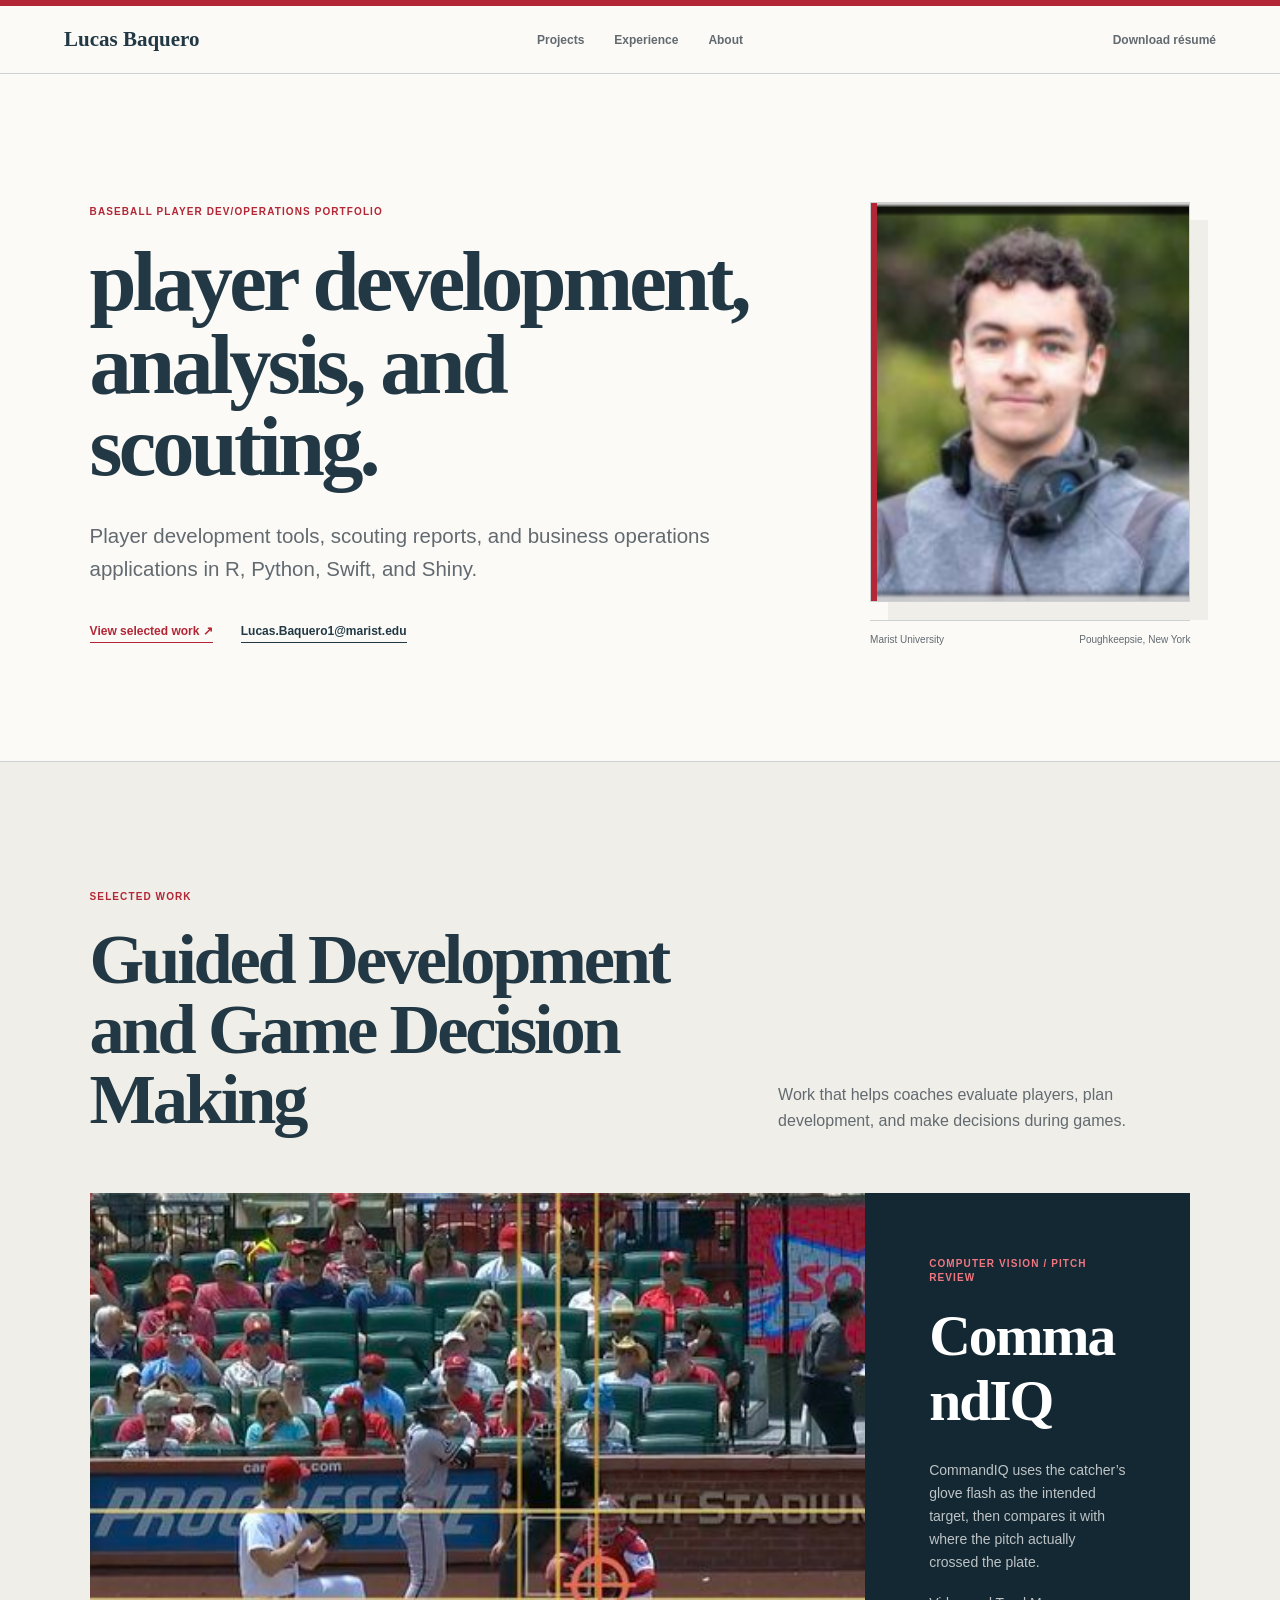
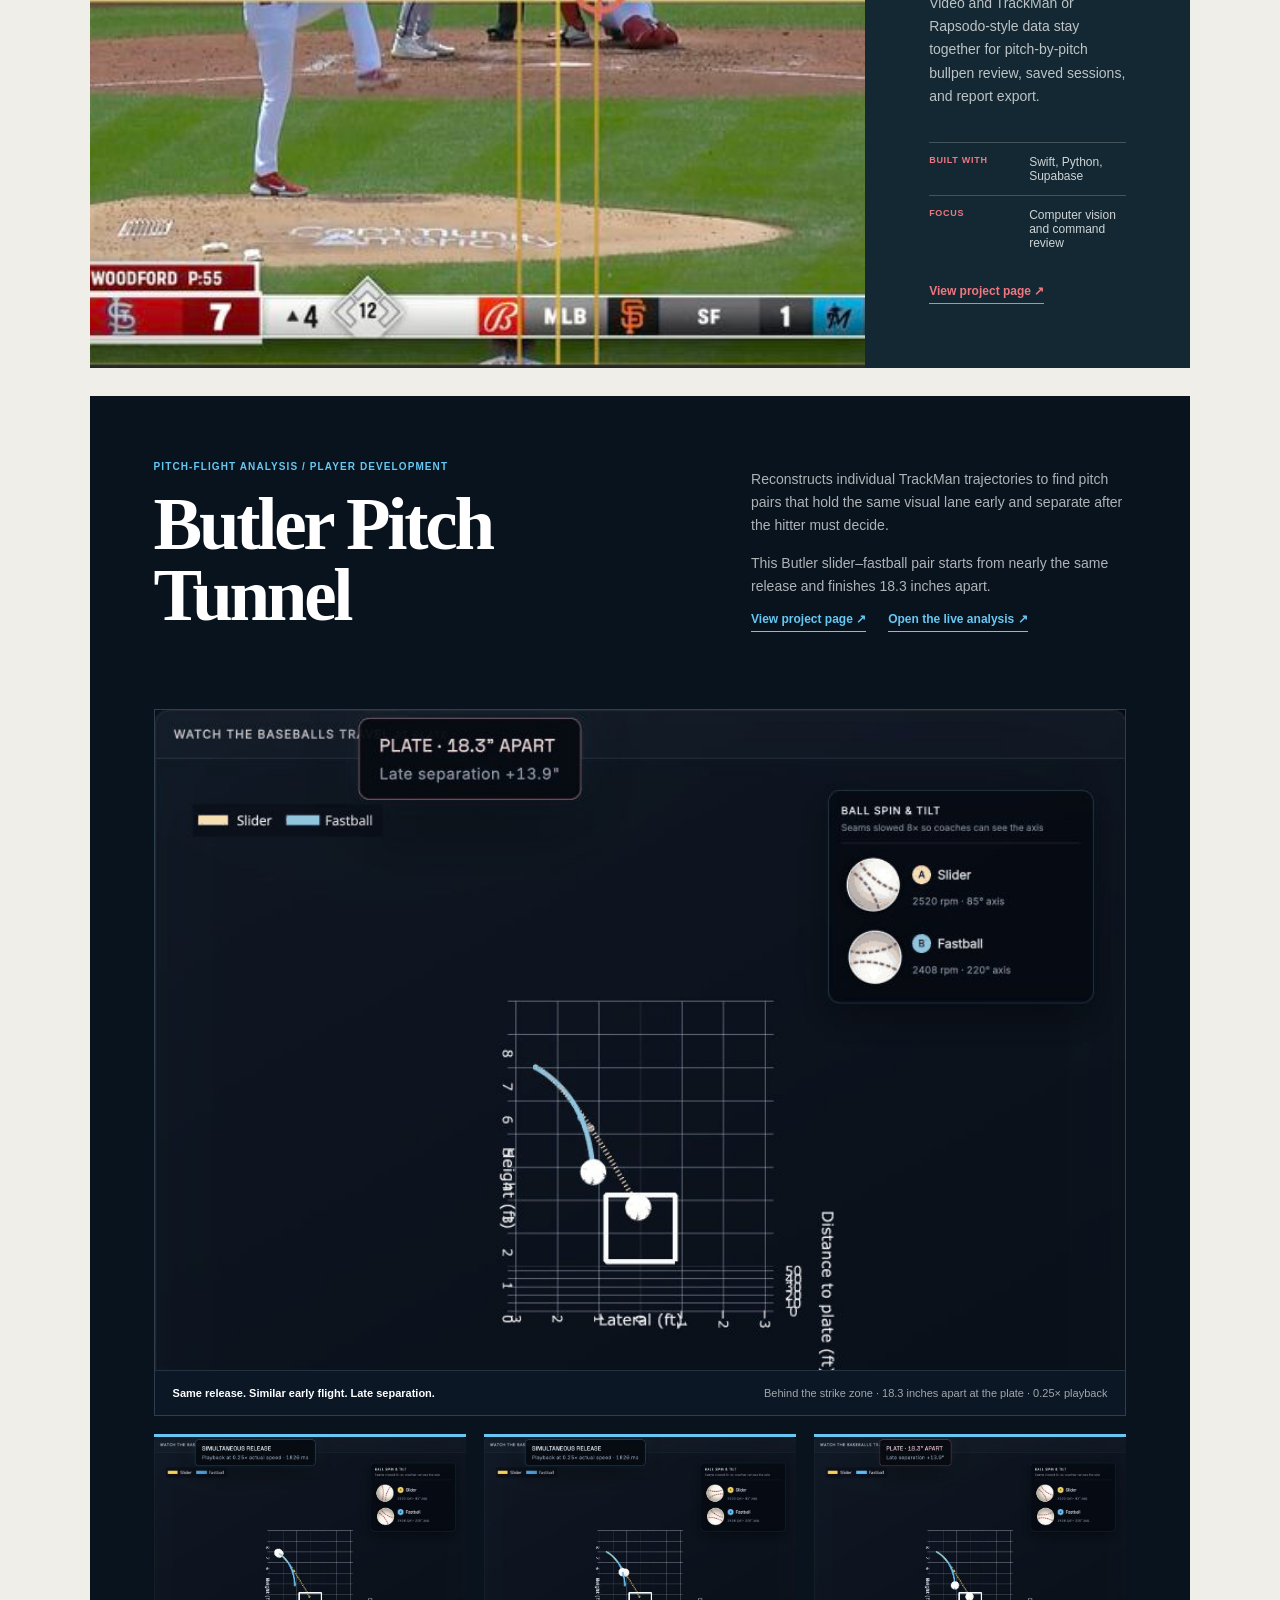
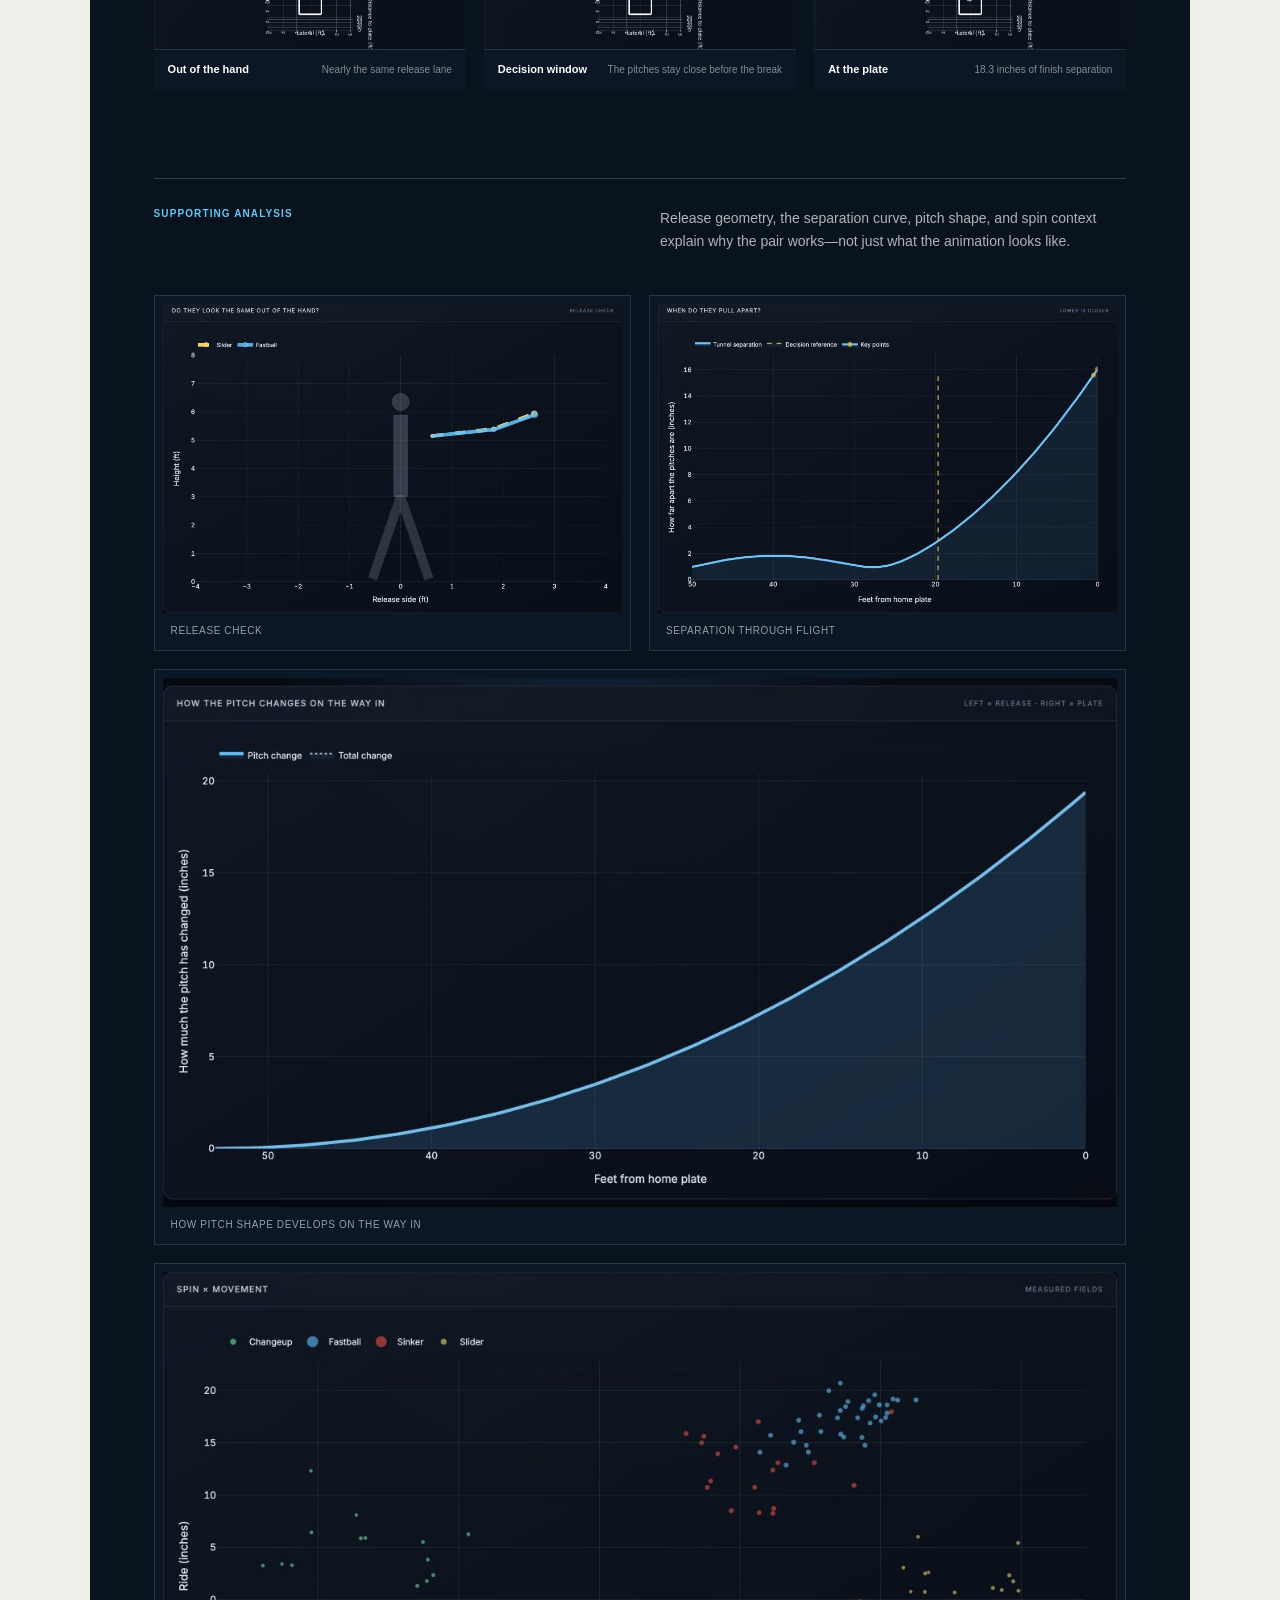
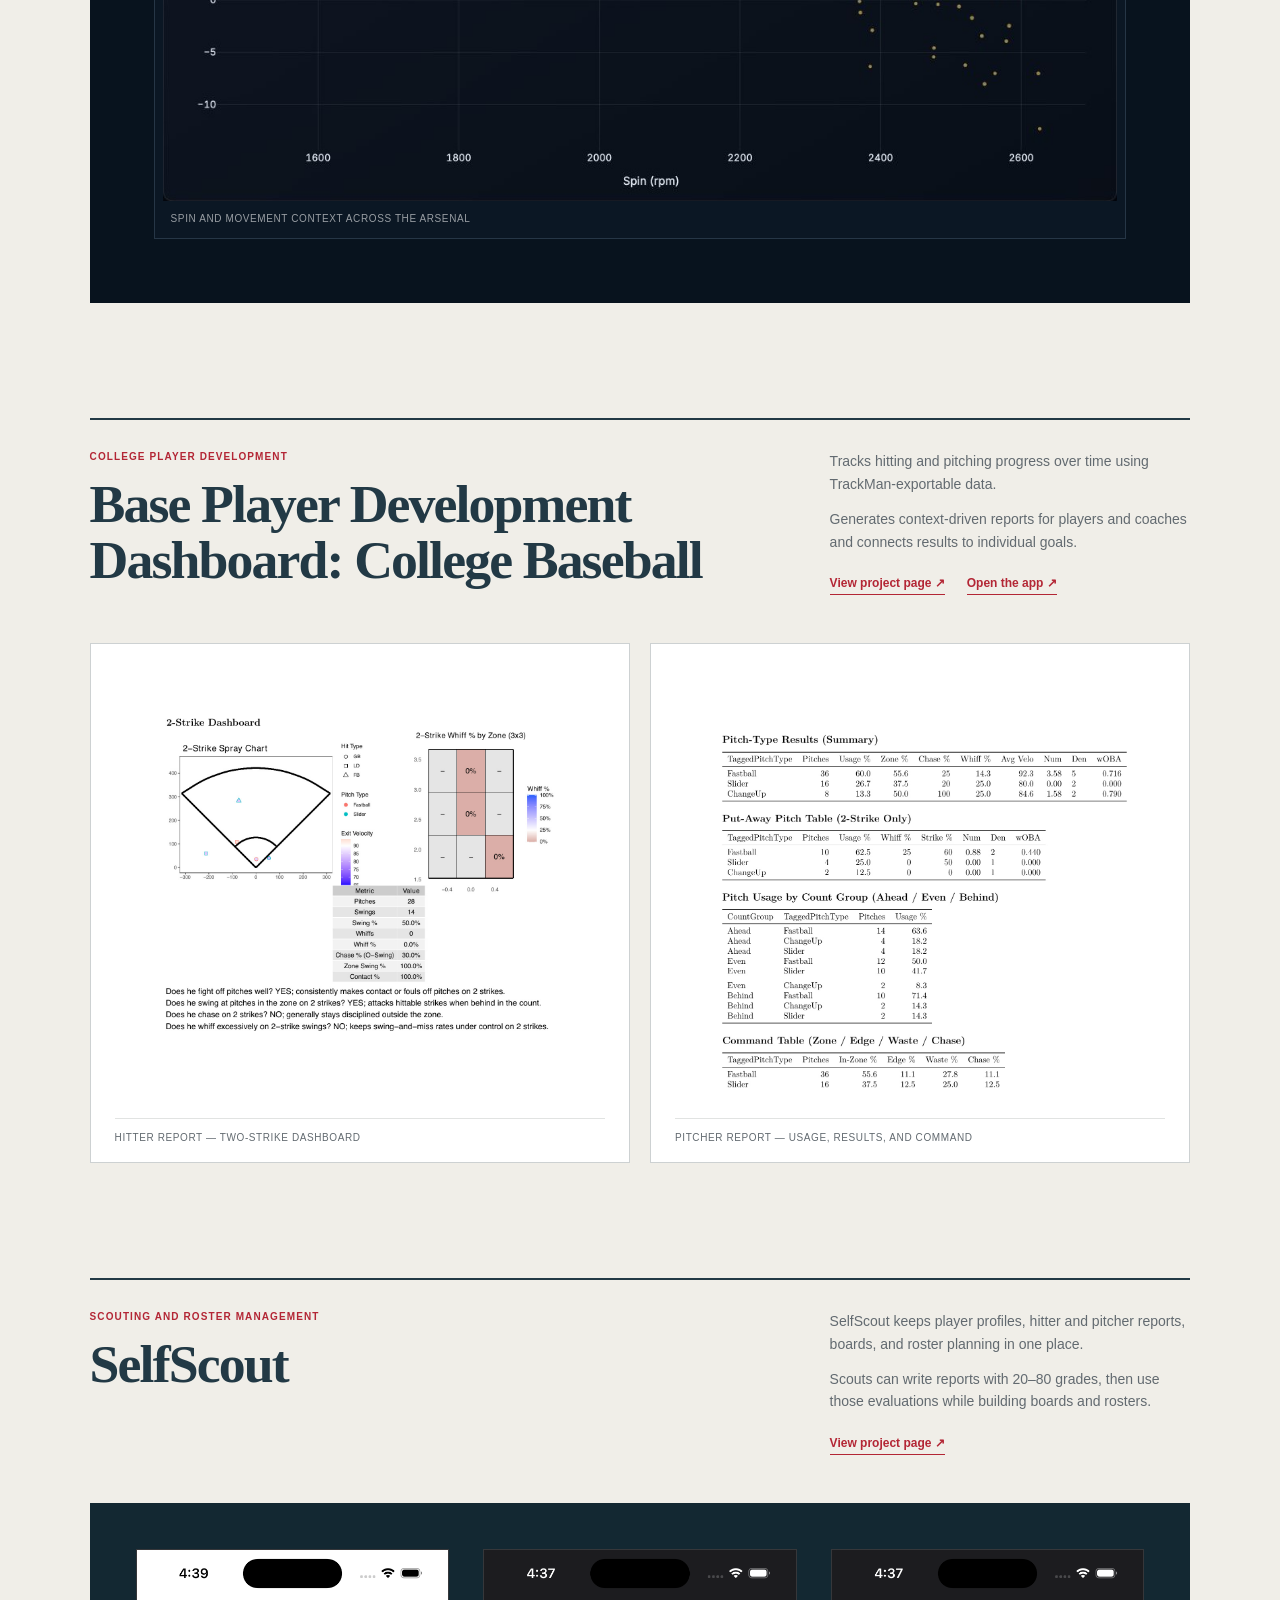
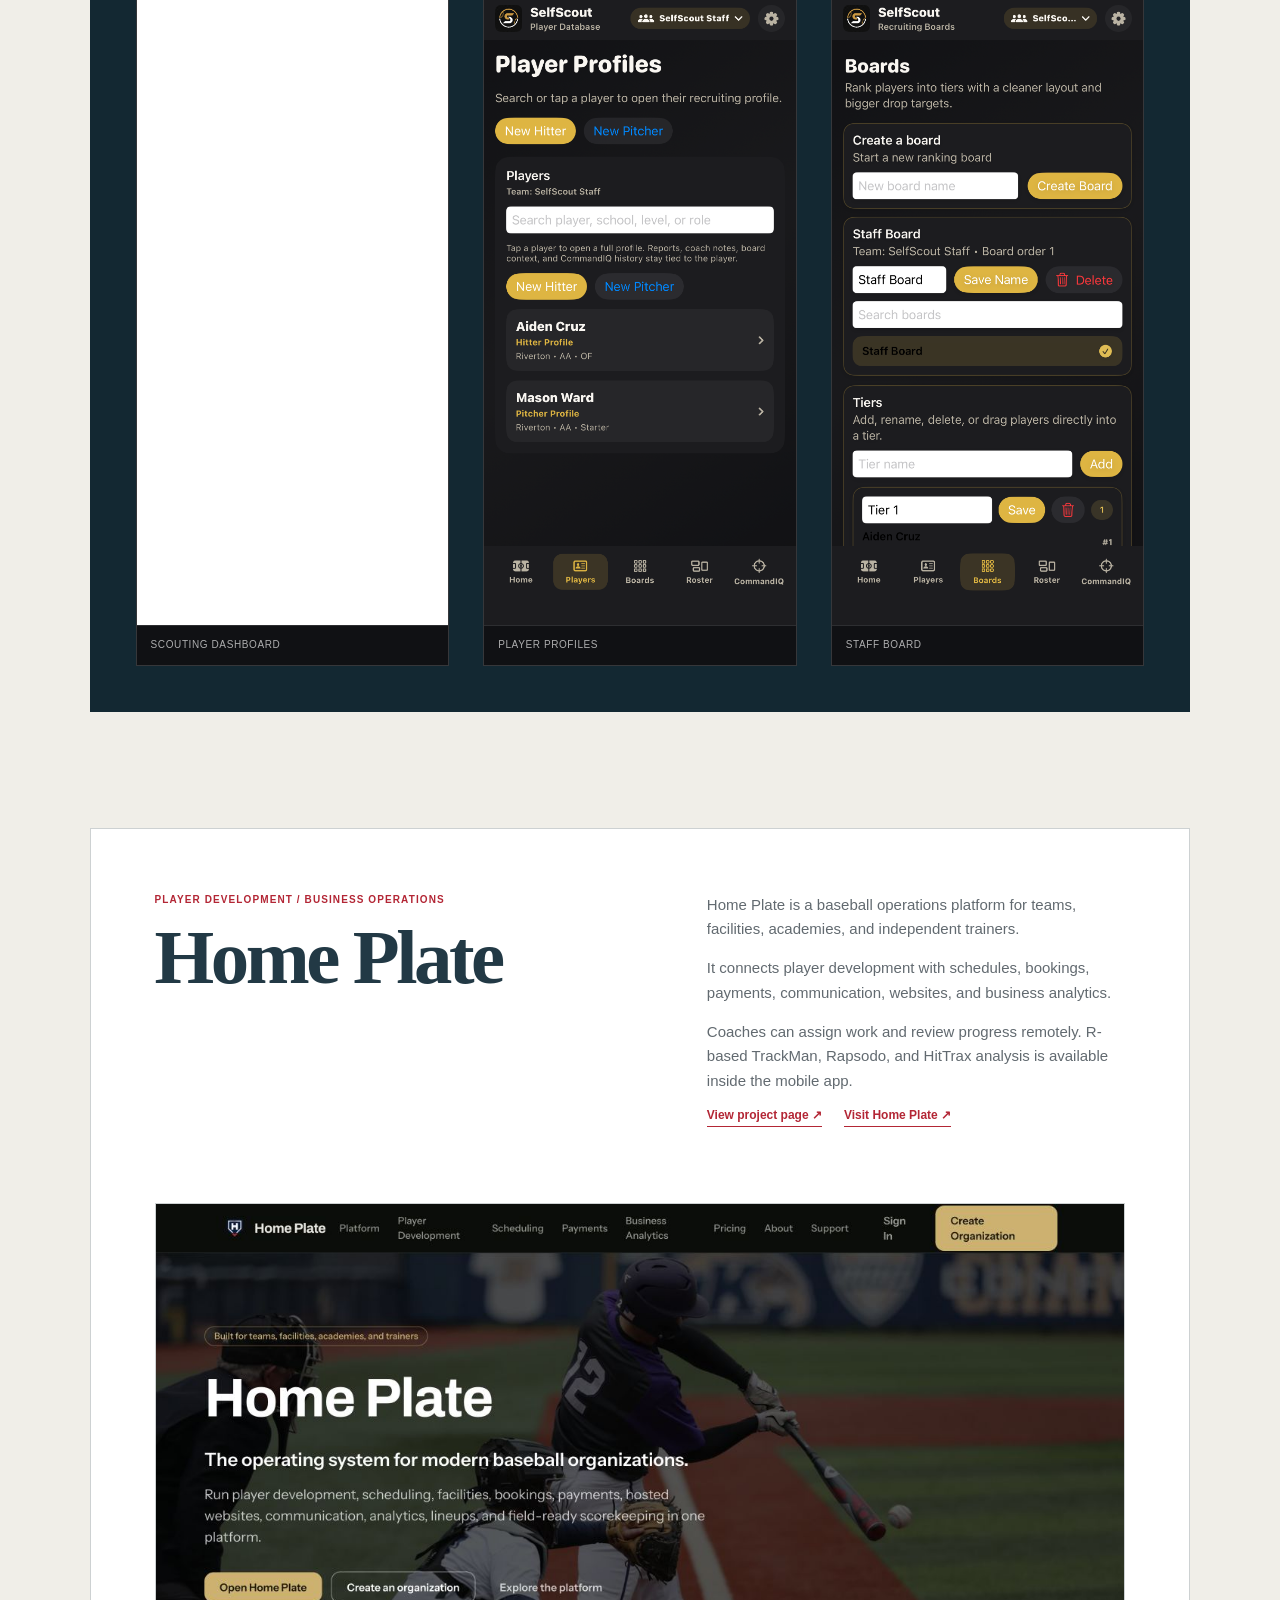
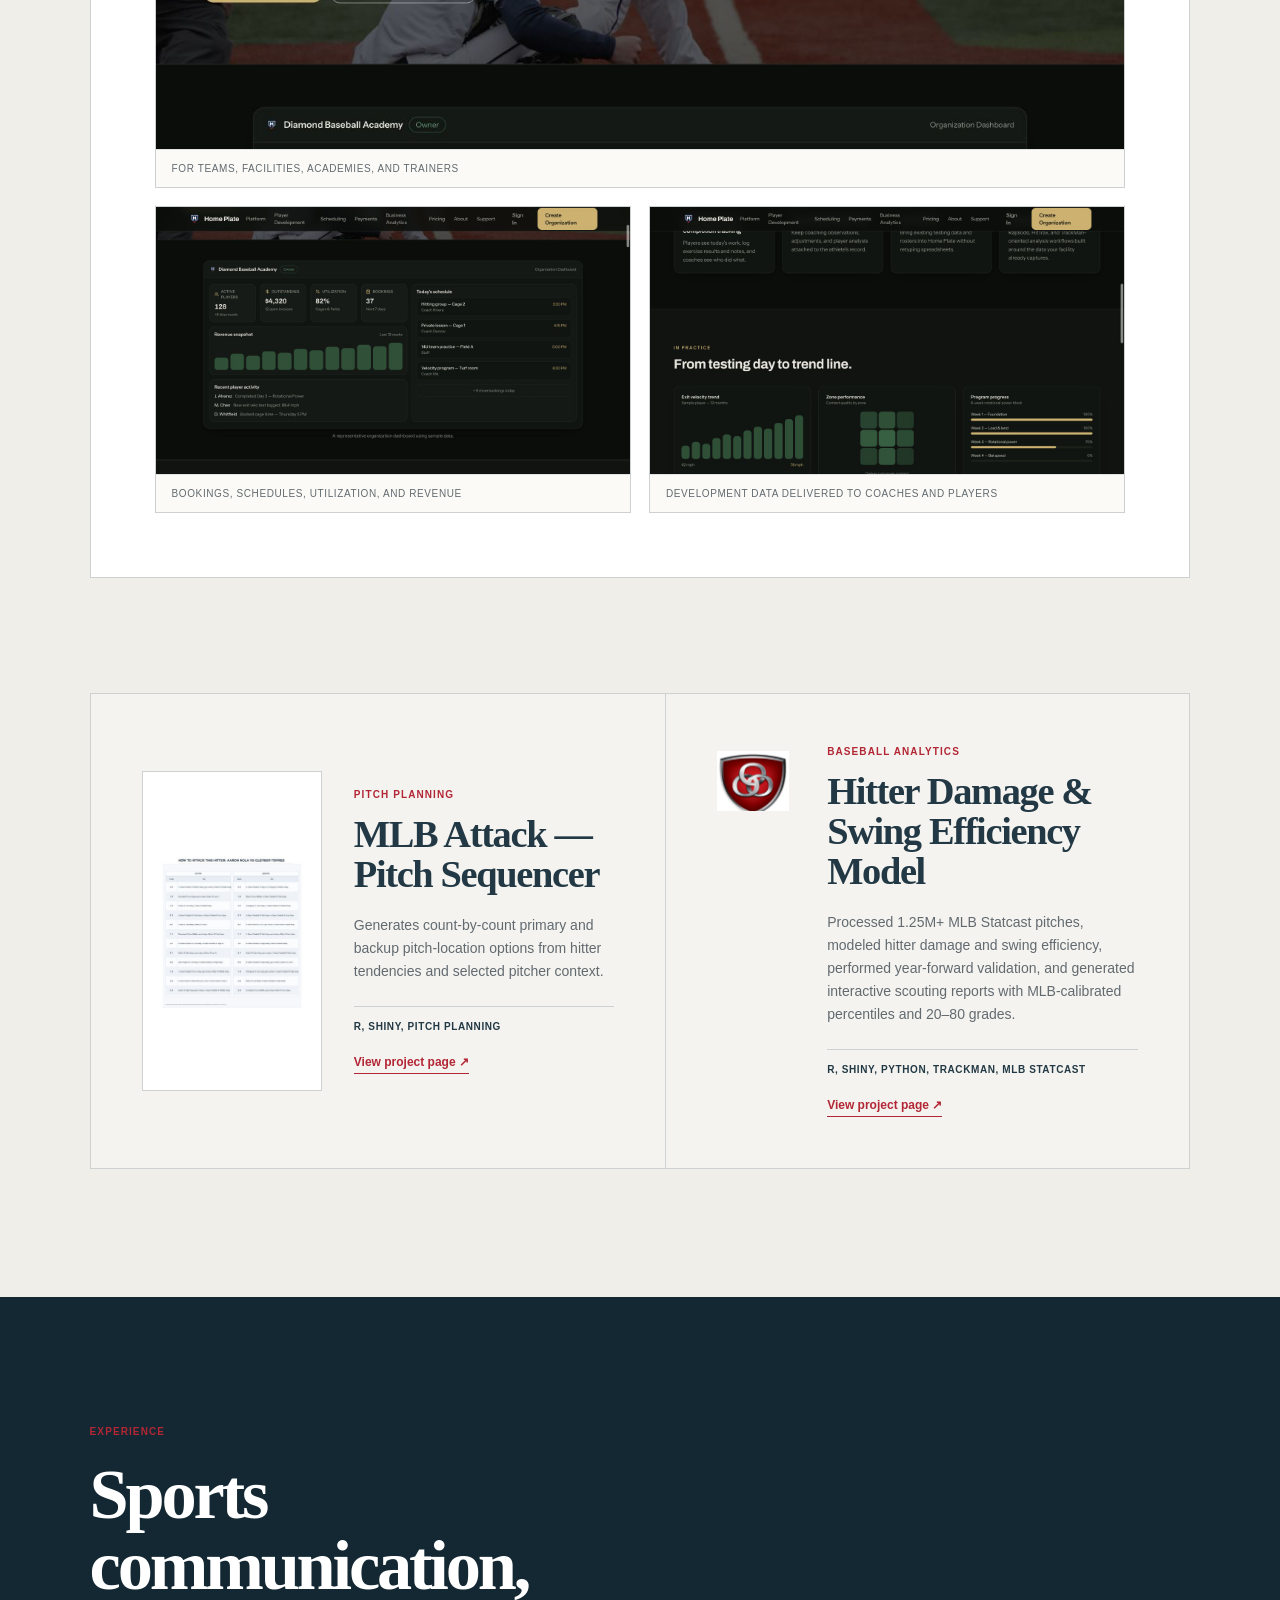
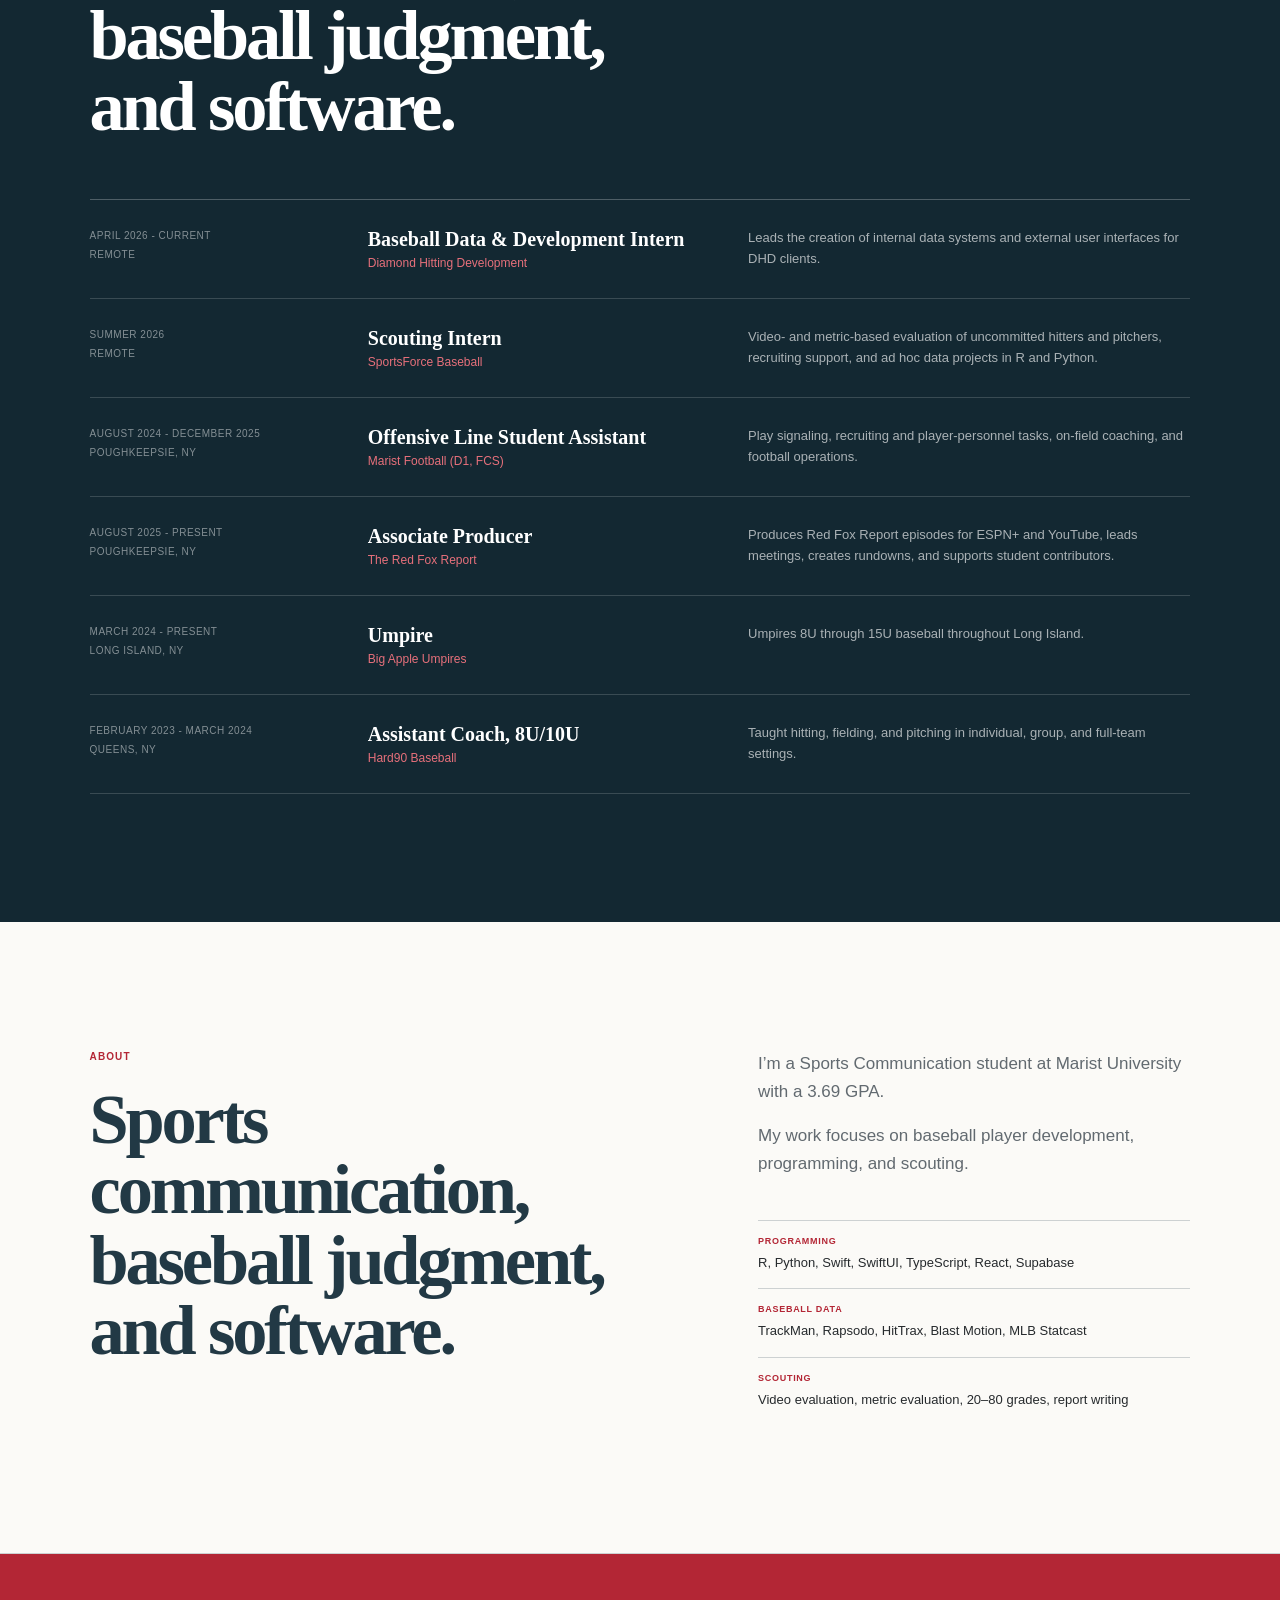
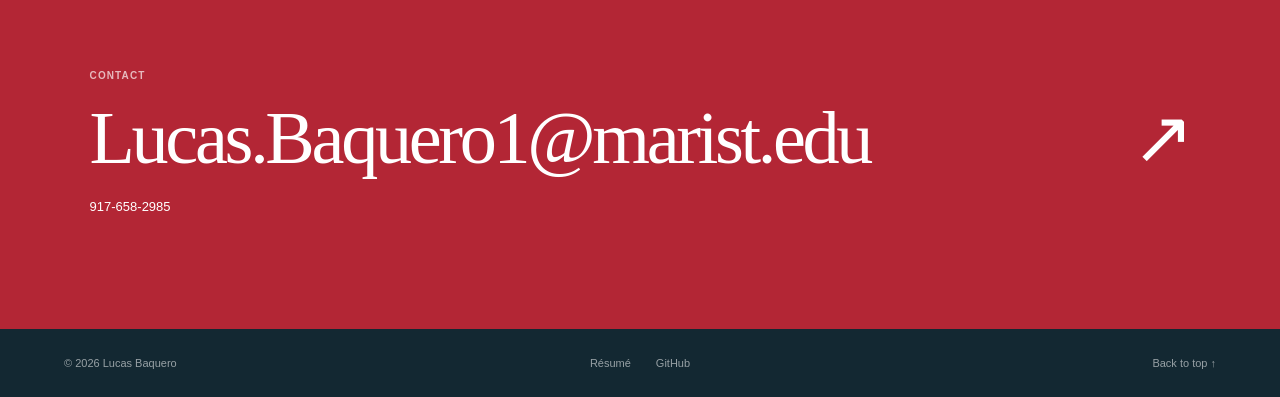
==== commit 70688a18: "Update portfolio hero title" ====
--- a/index.html
+++ b/index.html
@@ -28,7 +28,7 @@
     <section class="hero" aria-labelledby="hero-title">
       <div class="hero-copy">
         <p class="eyebrow">Baseball Player Dev/Operations Portfolio</p>
-        <h1 id="hero-title">Baseball player development, programming, and scouting.</h1>
+        <h1 id="hero-title">player development, analysis, and scouting.</h1>
         <p class="hero-lede">Player development tools, scouting reports, and business operations applications in R, Python, Swift, and Shiny.</p>
         <div class="hero-links">
           <a href="#work">View selected work ↗</a>
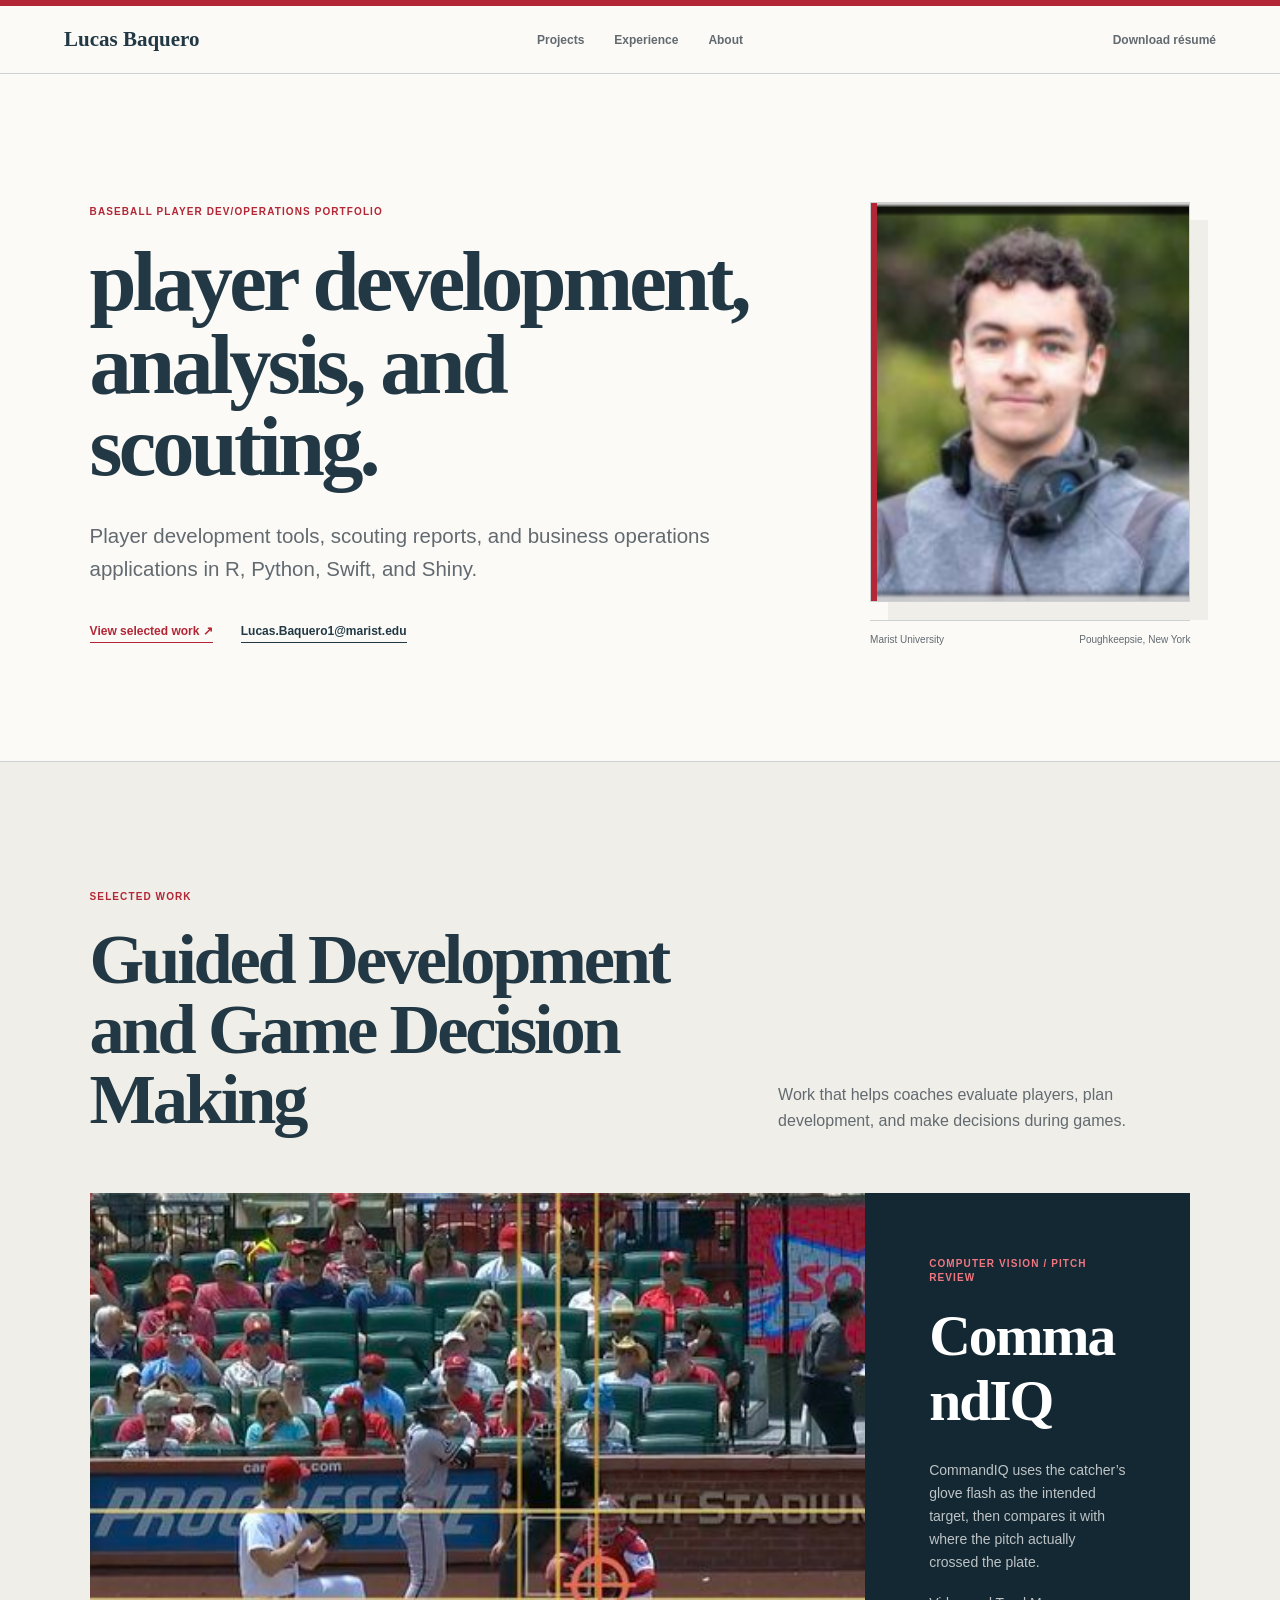
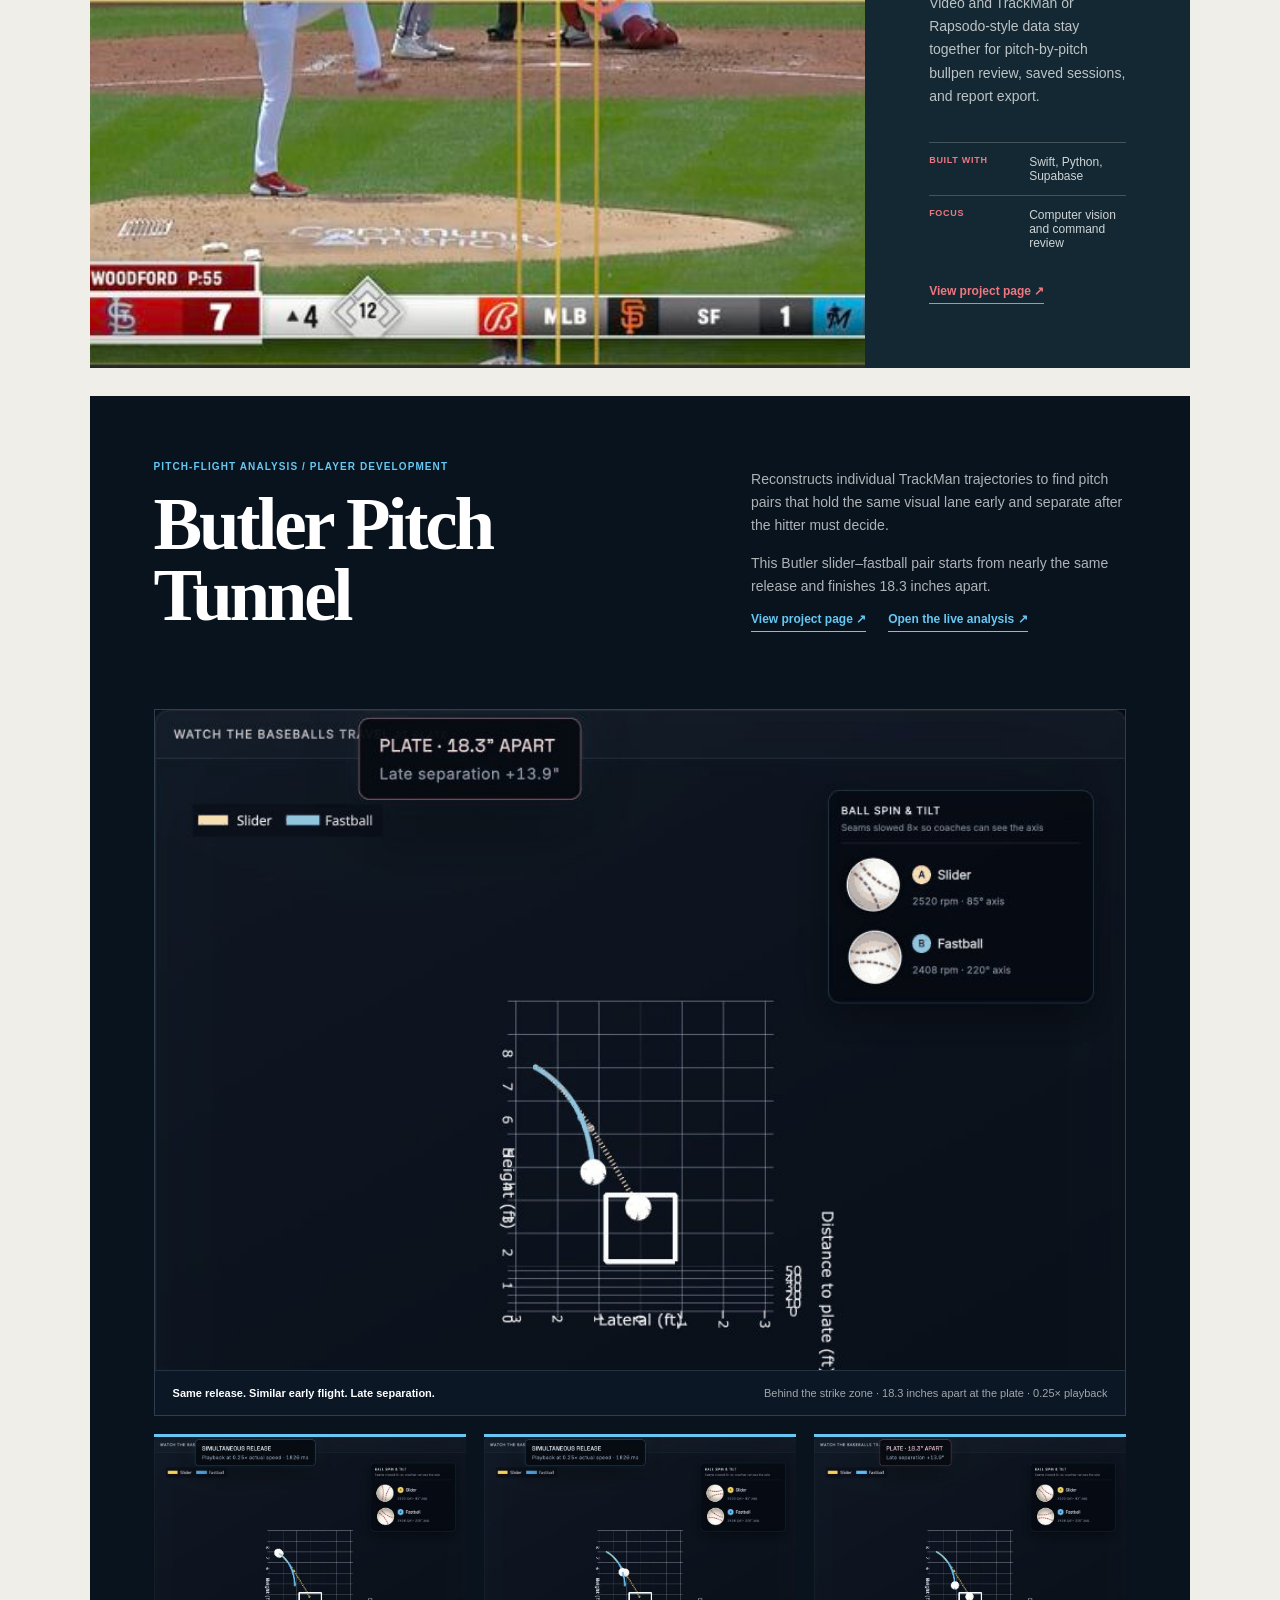
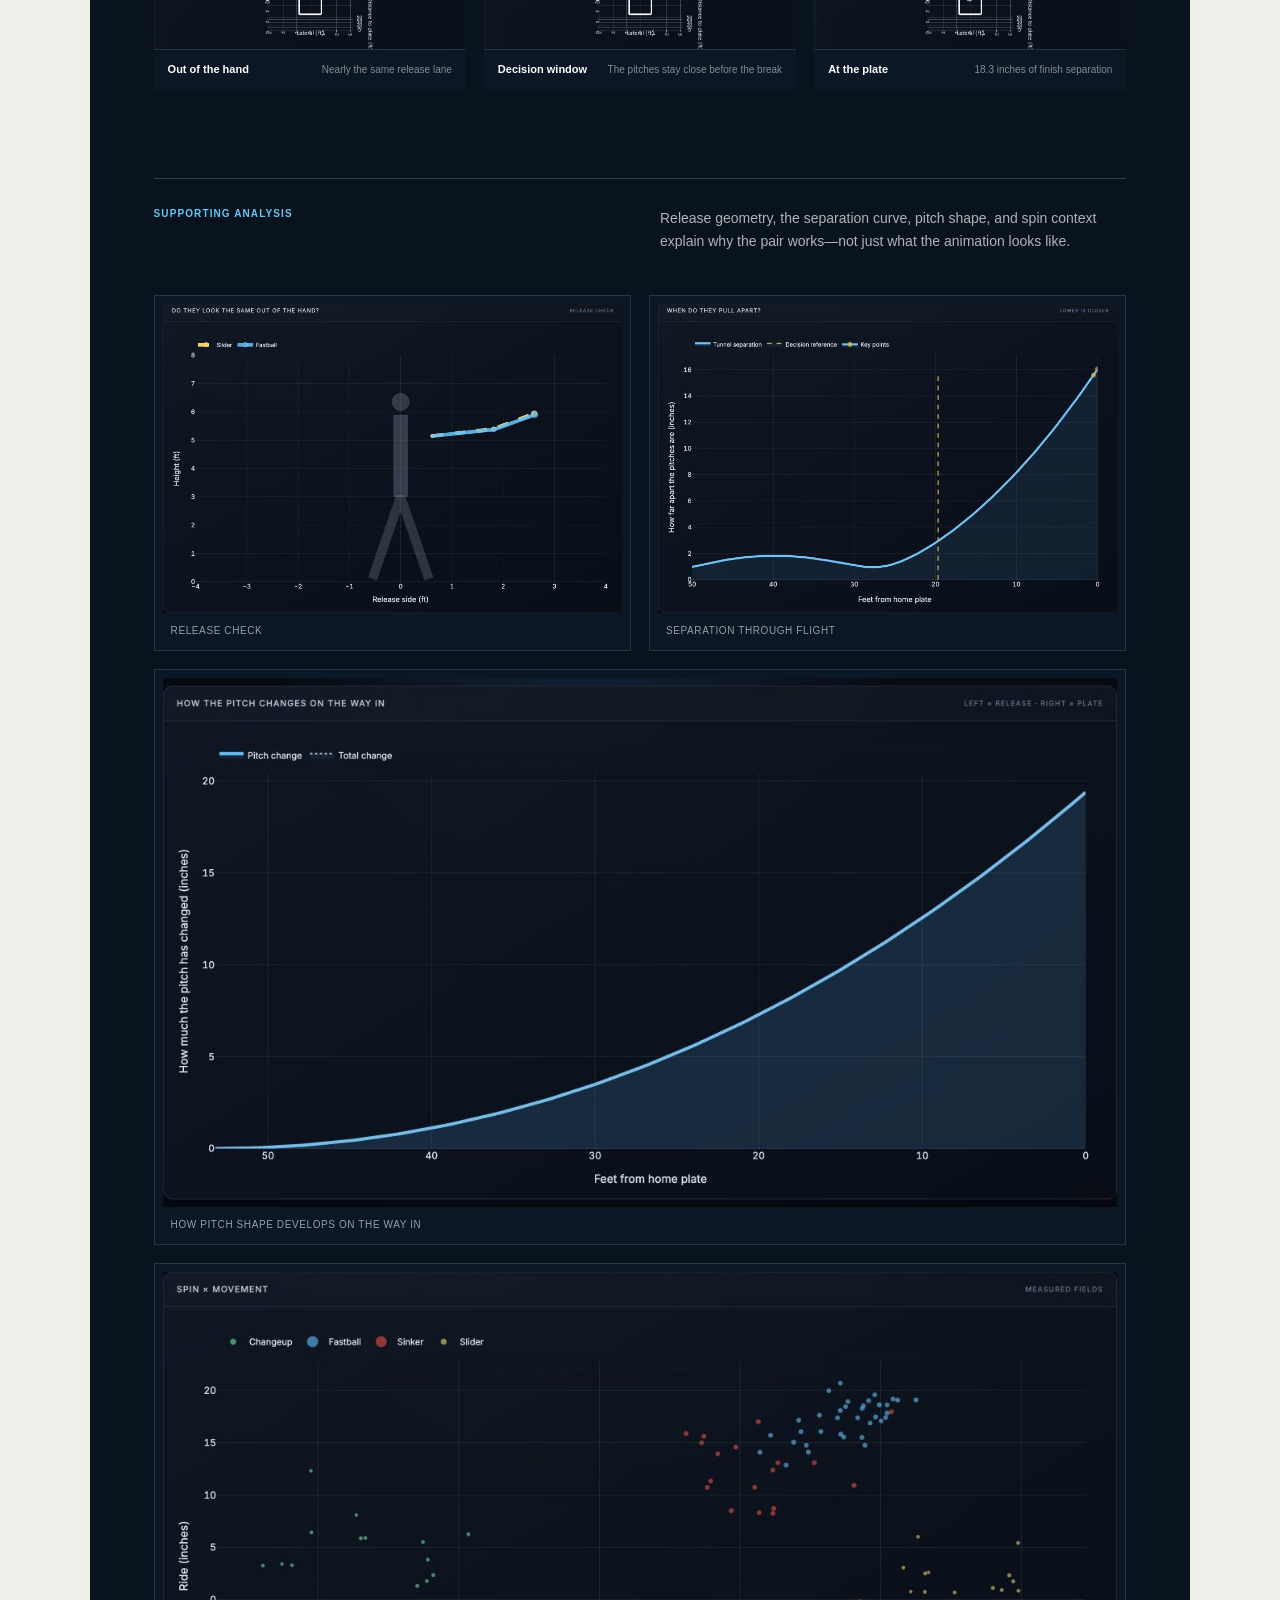
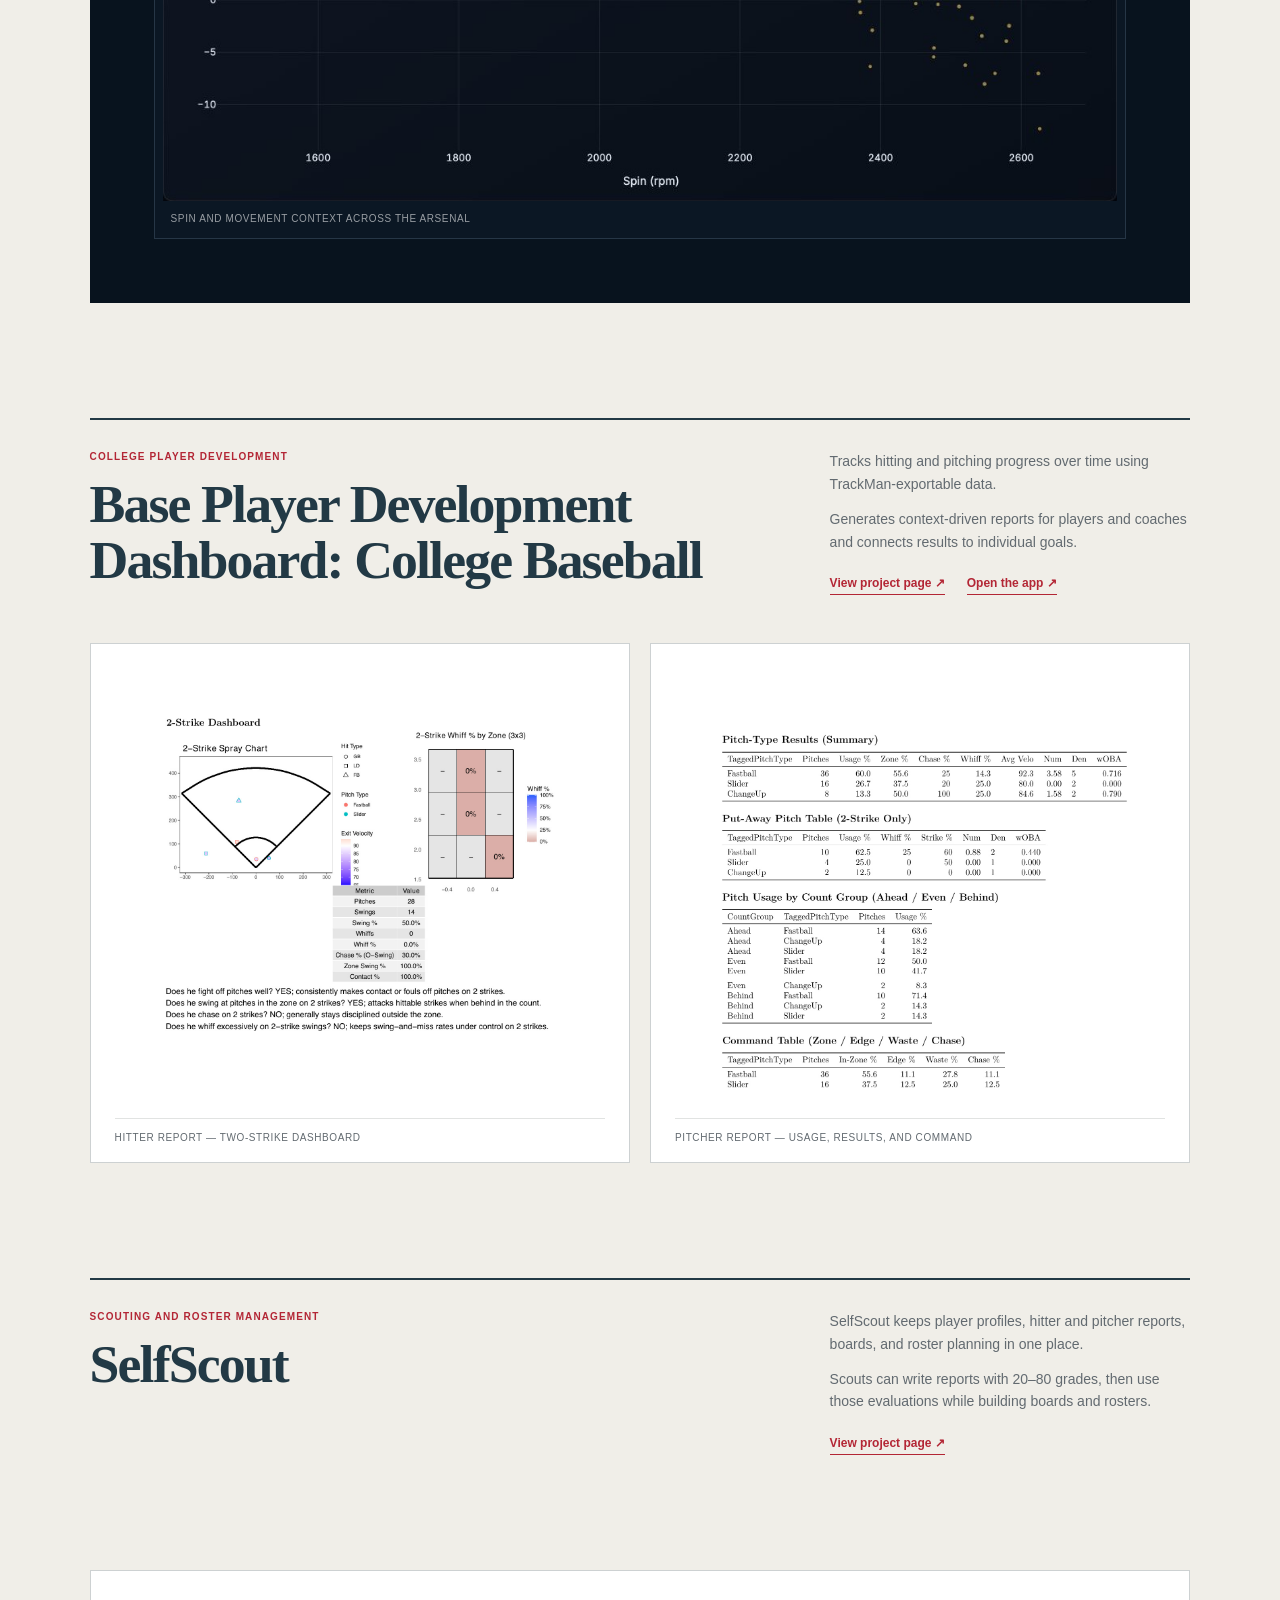
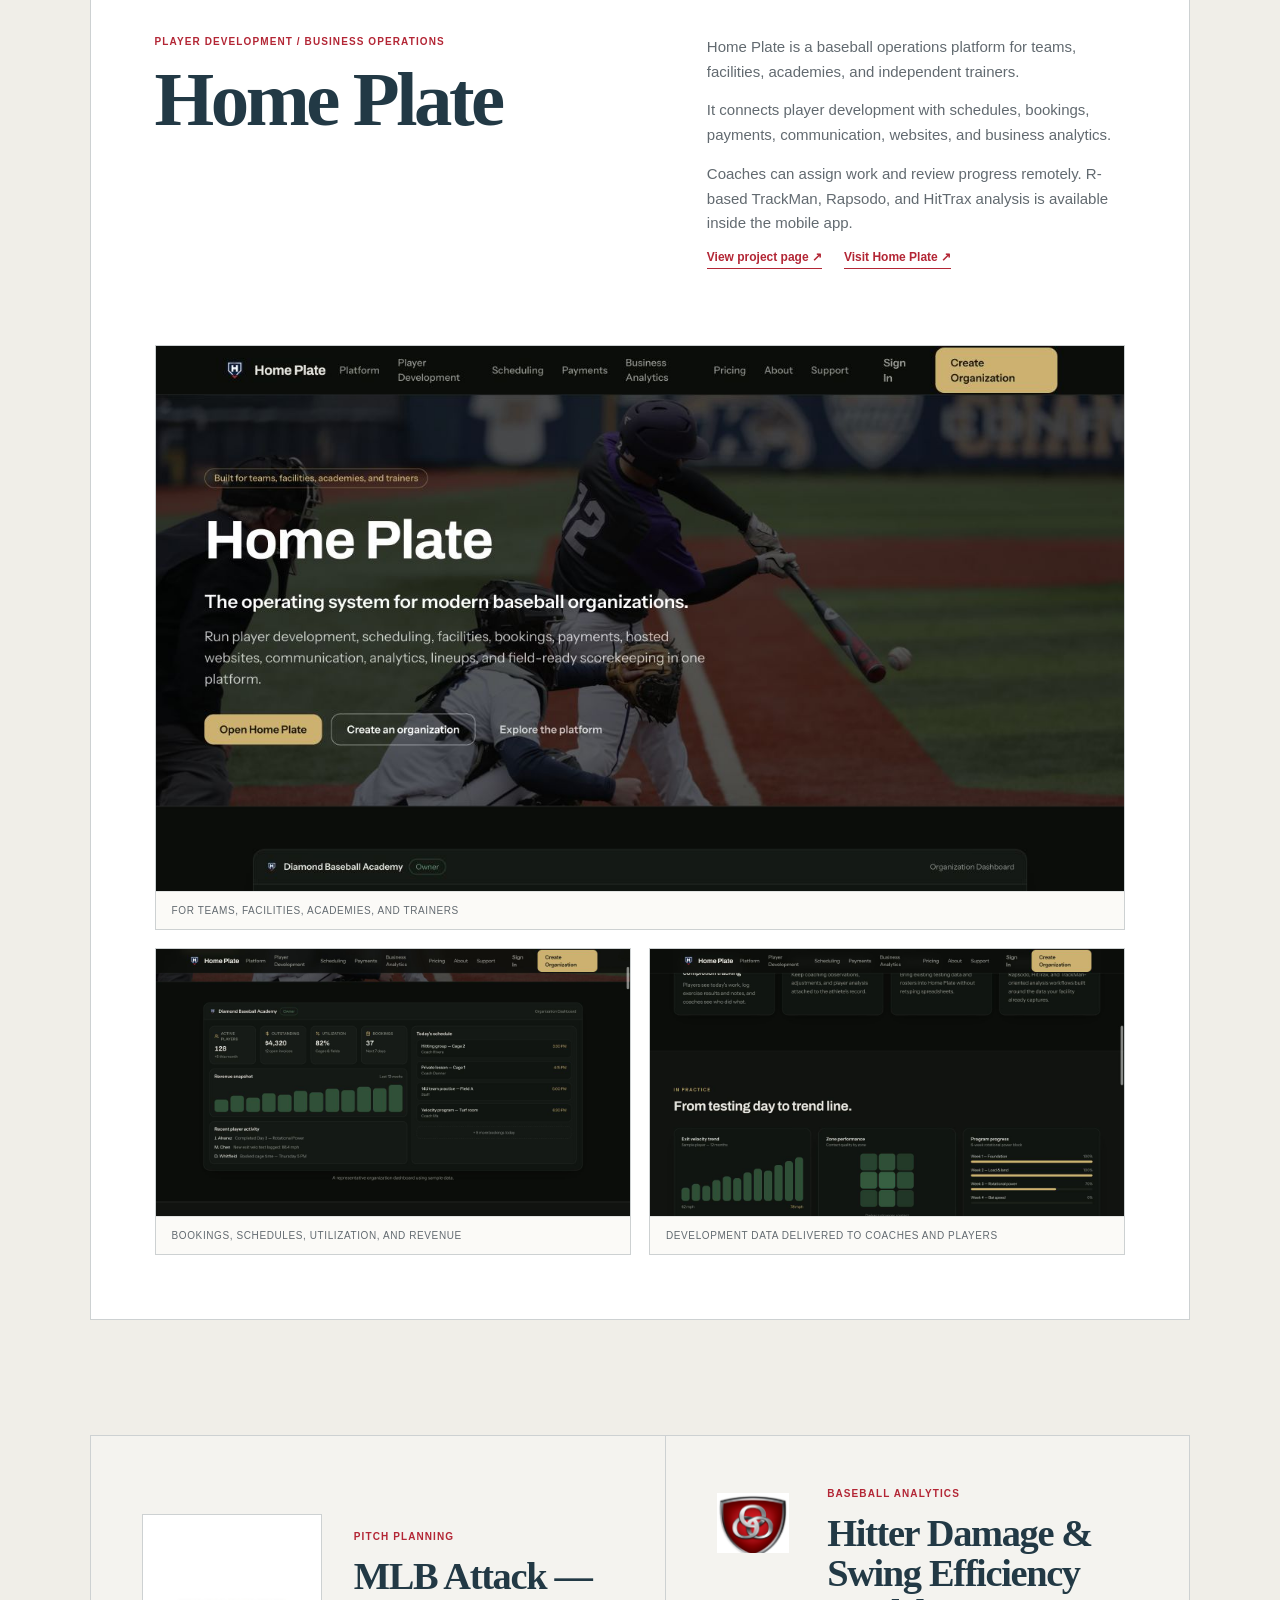
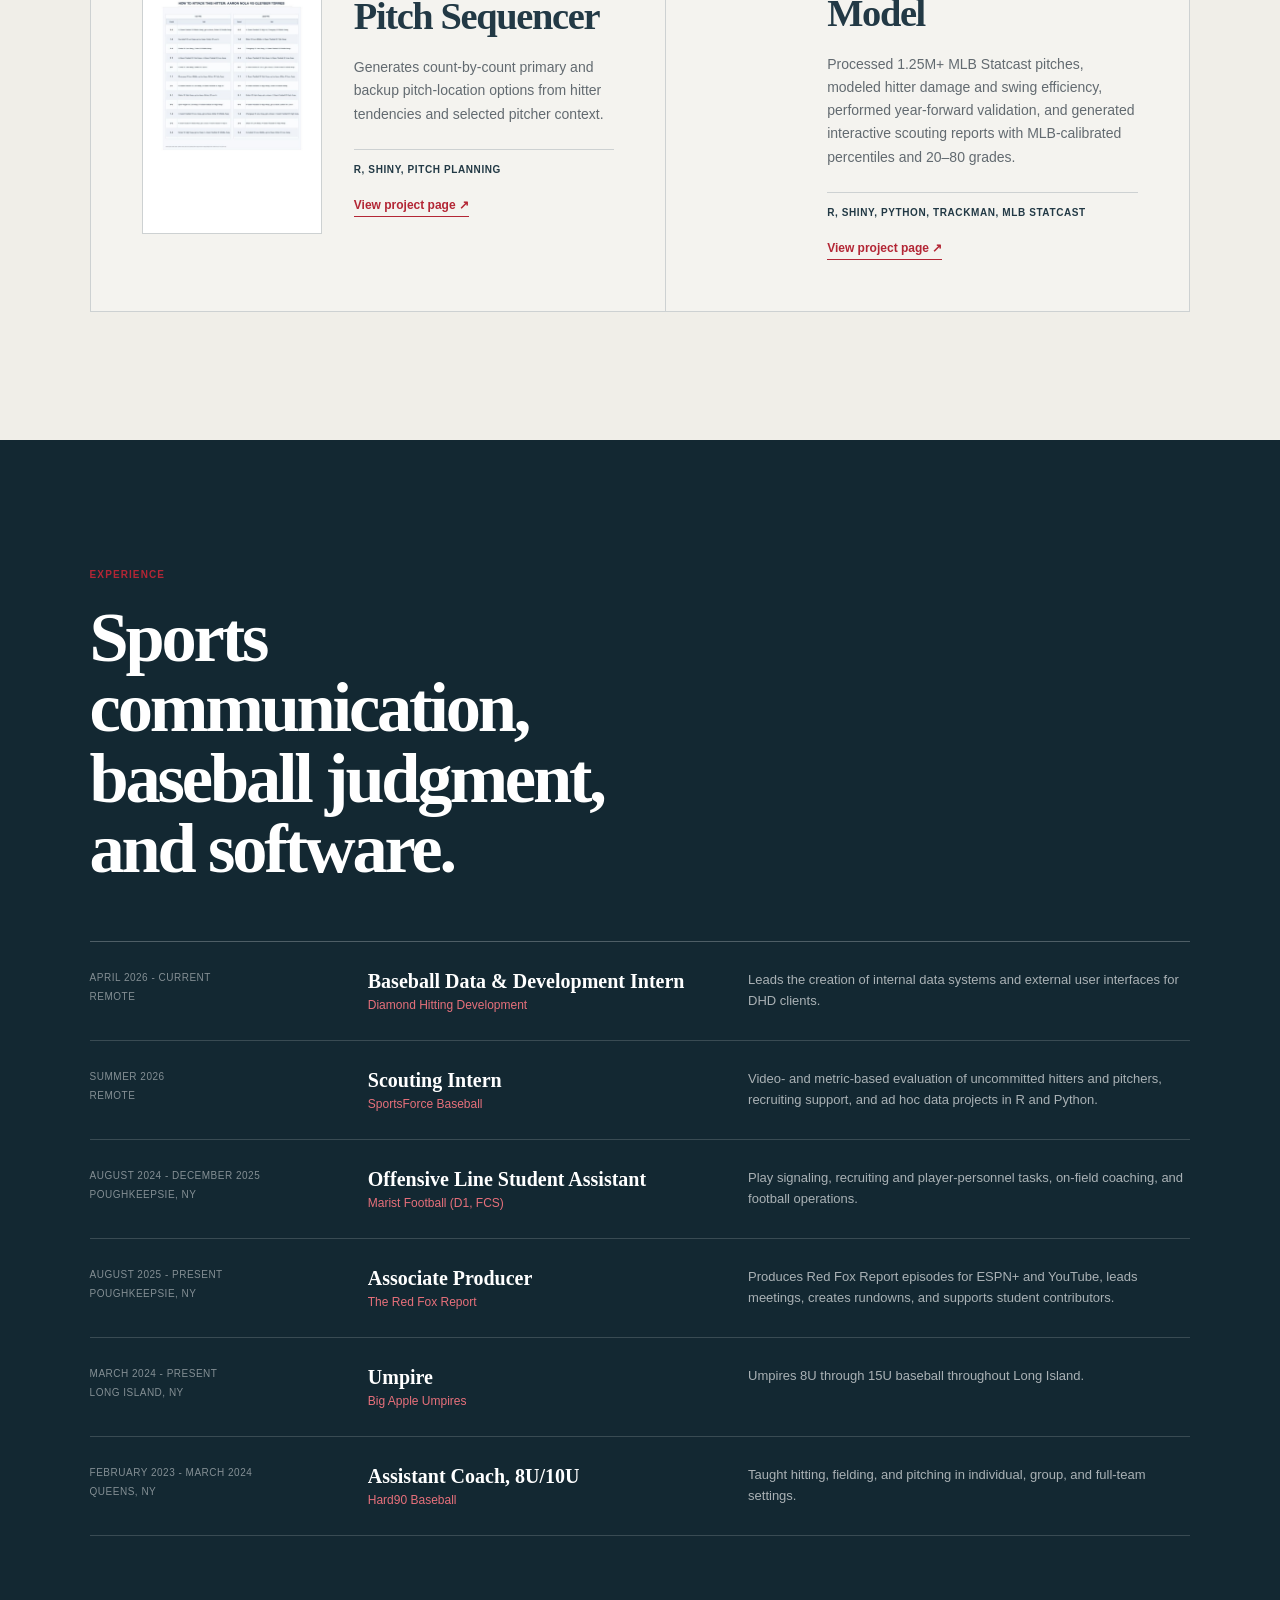
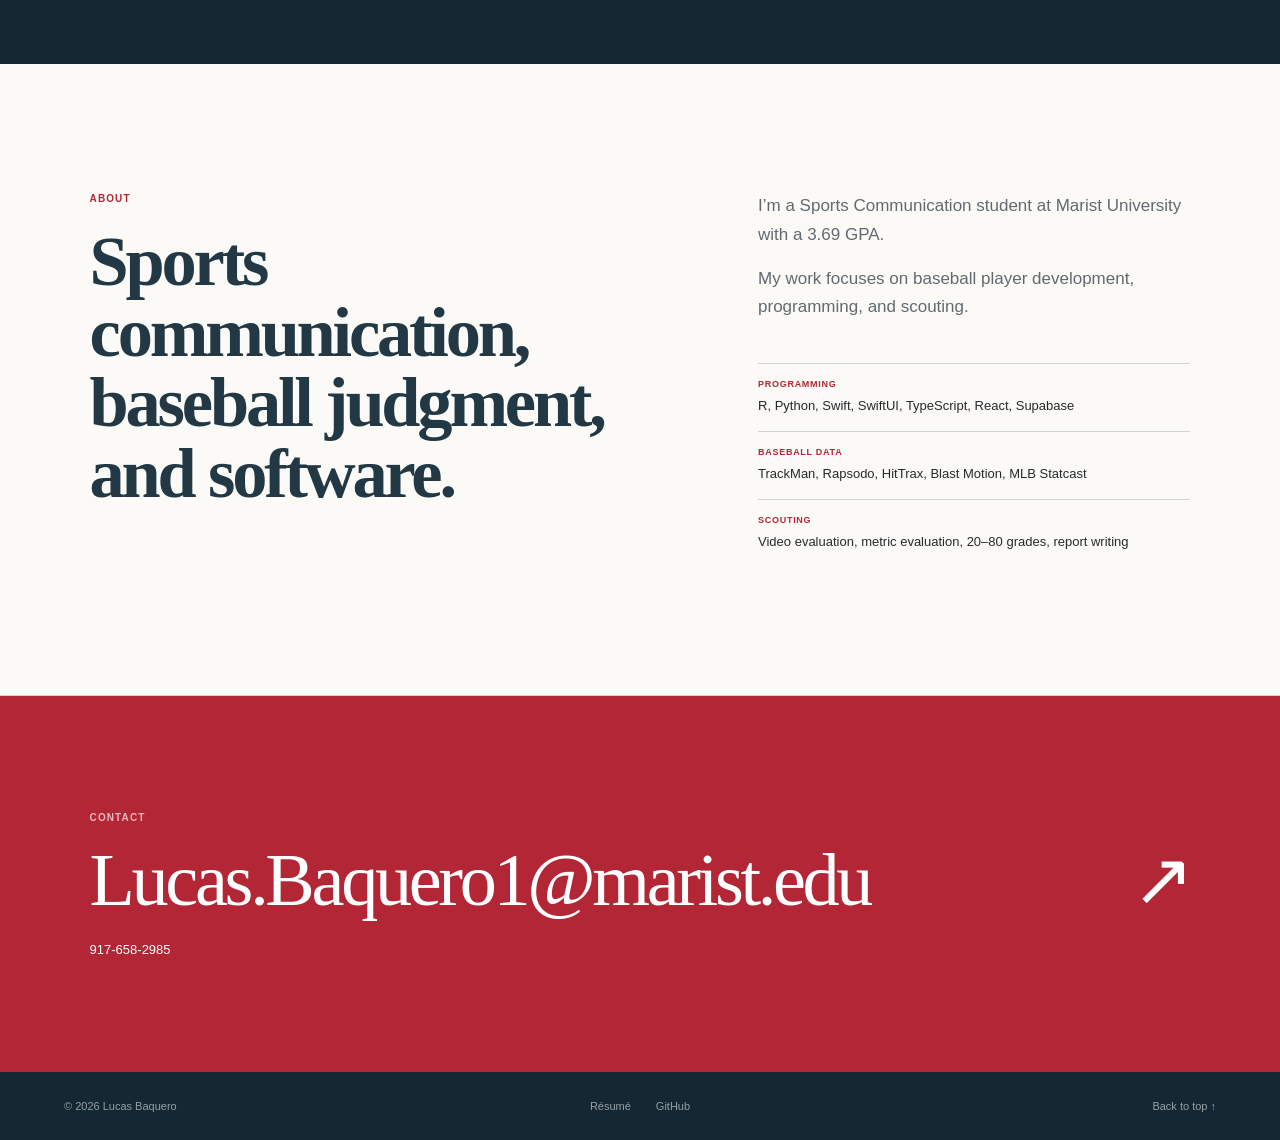
==== commit 7ba11810: "Remove SelfScout screenshots" ====
--- a/index.html
+++ b/index.html
@@ -176,20 +176,6 @@
             </div>
           </div>
         </div>
-        <div class="app-screen-grid">
-          <figure>
-            <img src="selfscout-dashboard.png" alt="SelfScout mobile scouting dashboard" loading="lazy">
-            <figcaption>Scouting dashboard</figcaption>
-          </figure>
-          <figure>
-            <img src="selfscout-players.png" alt="SelfScout mobile player profiles" loading="lazy">
-            <figcaption>Player profiles</figcaption>
-          </figure>
-          <figure>
-            <img src="selfscout-board.png" alt="SelfScout mobile scouting board" loading="lazy">
-            <figcaption>Staff board</figcaption>
-          </figure>
-        </div>
       </article>
 
       <article class="homeplate-project" aria-labelledby="homeplate-title">
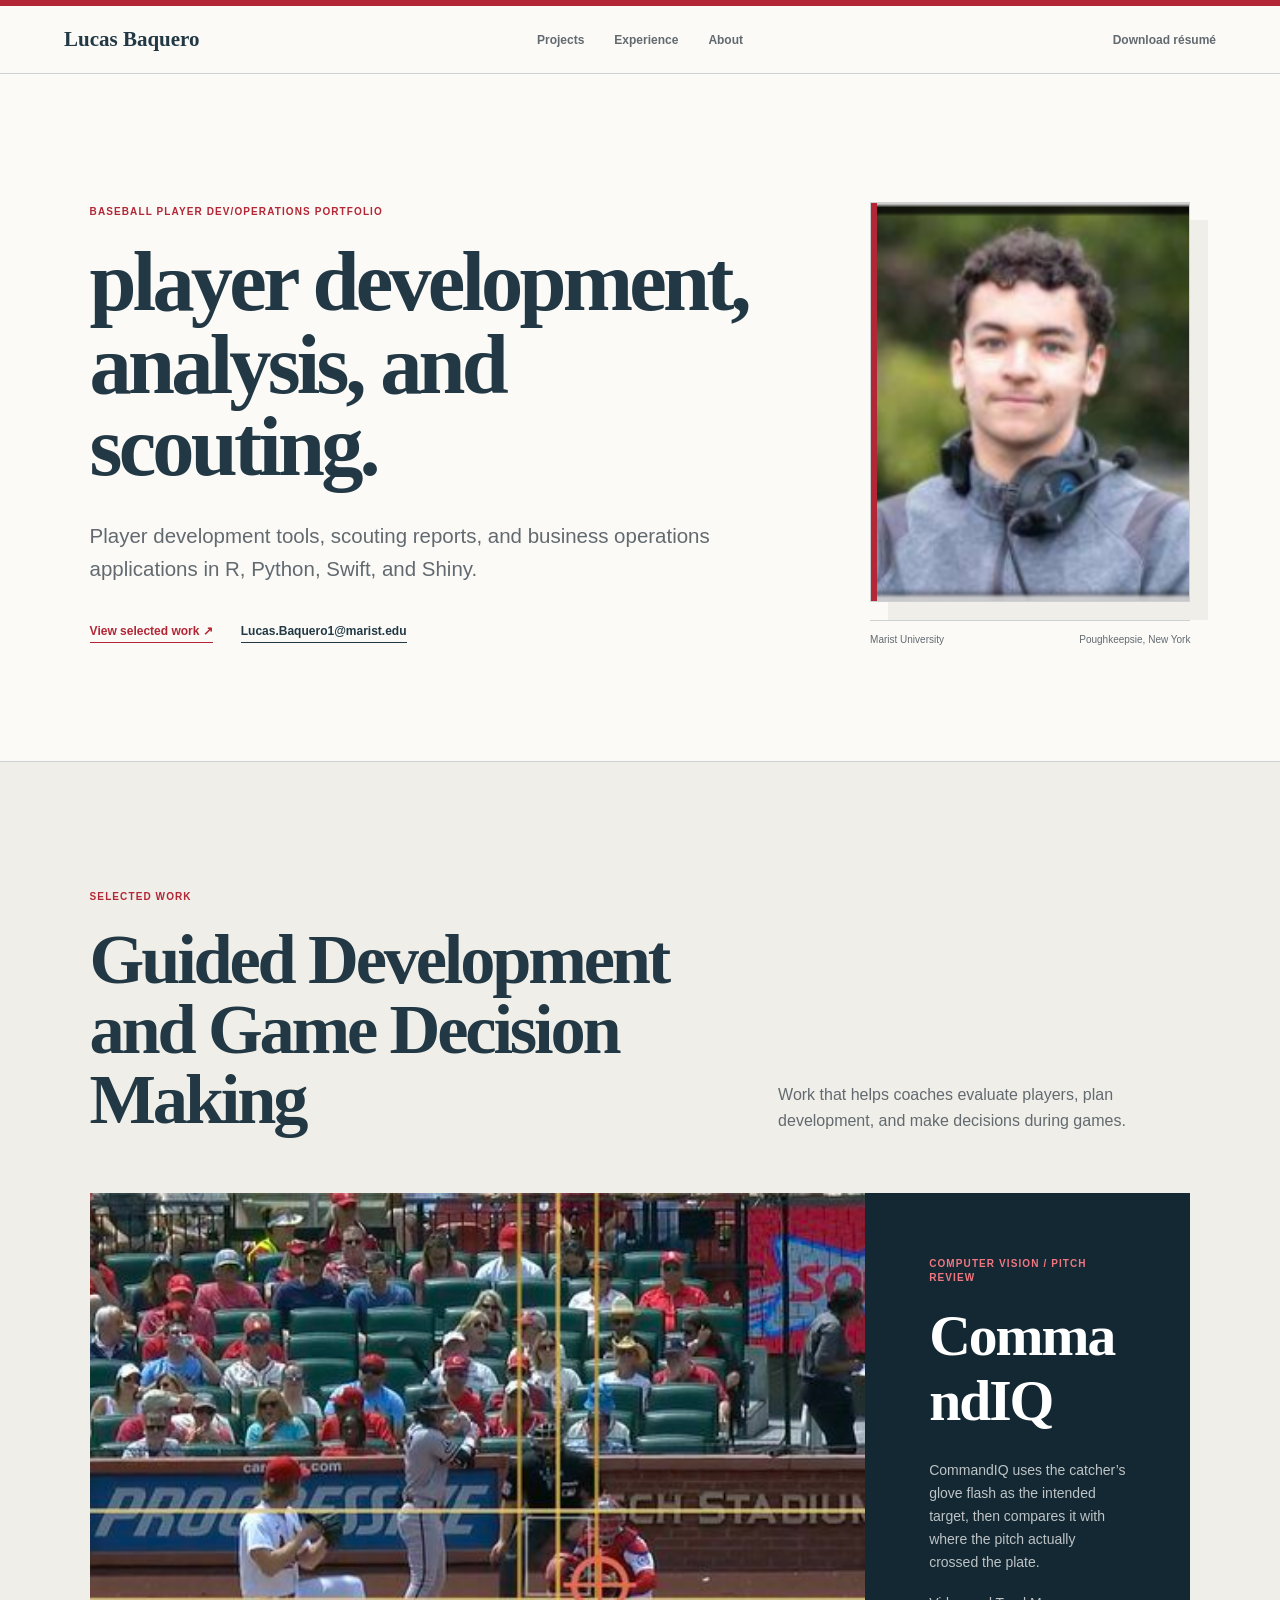
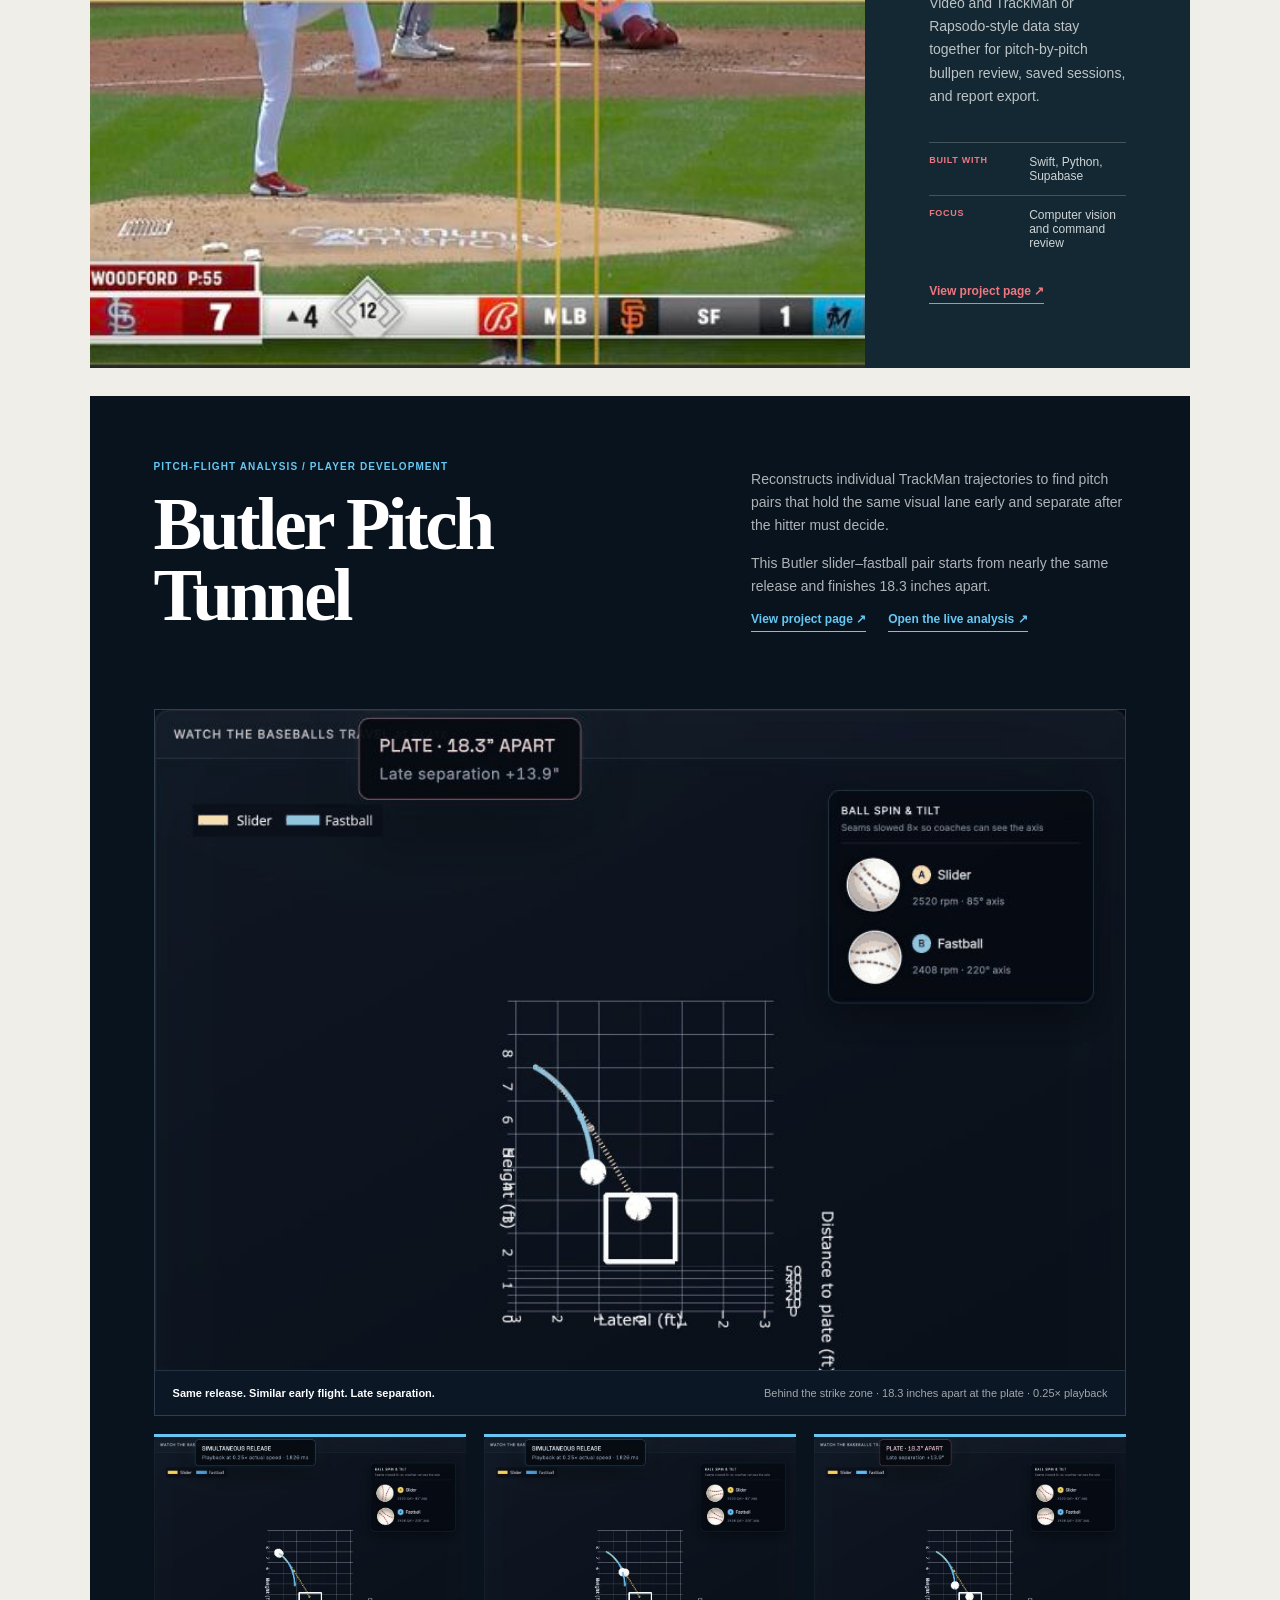
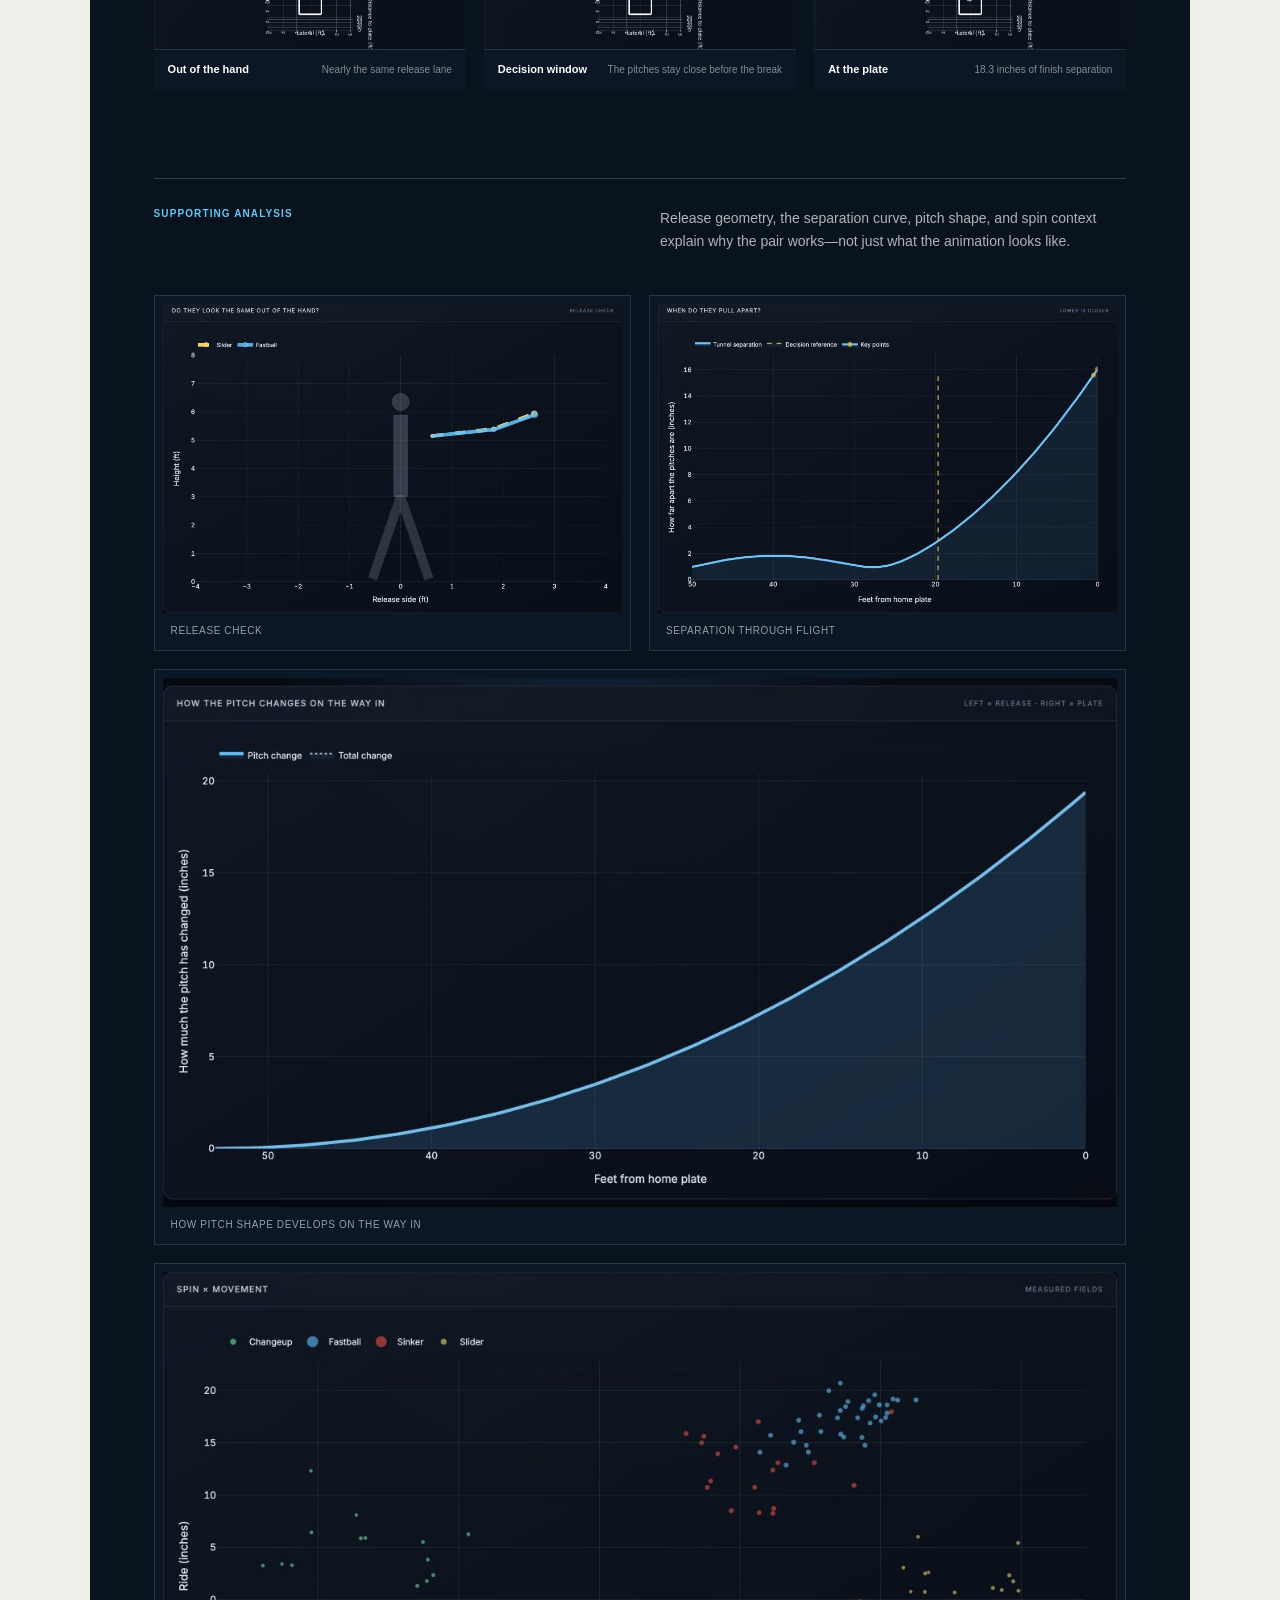
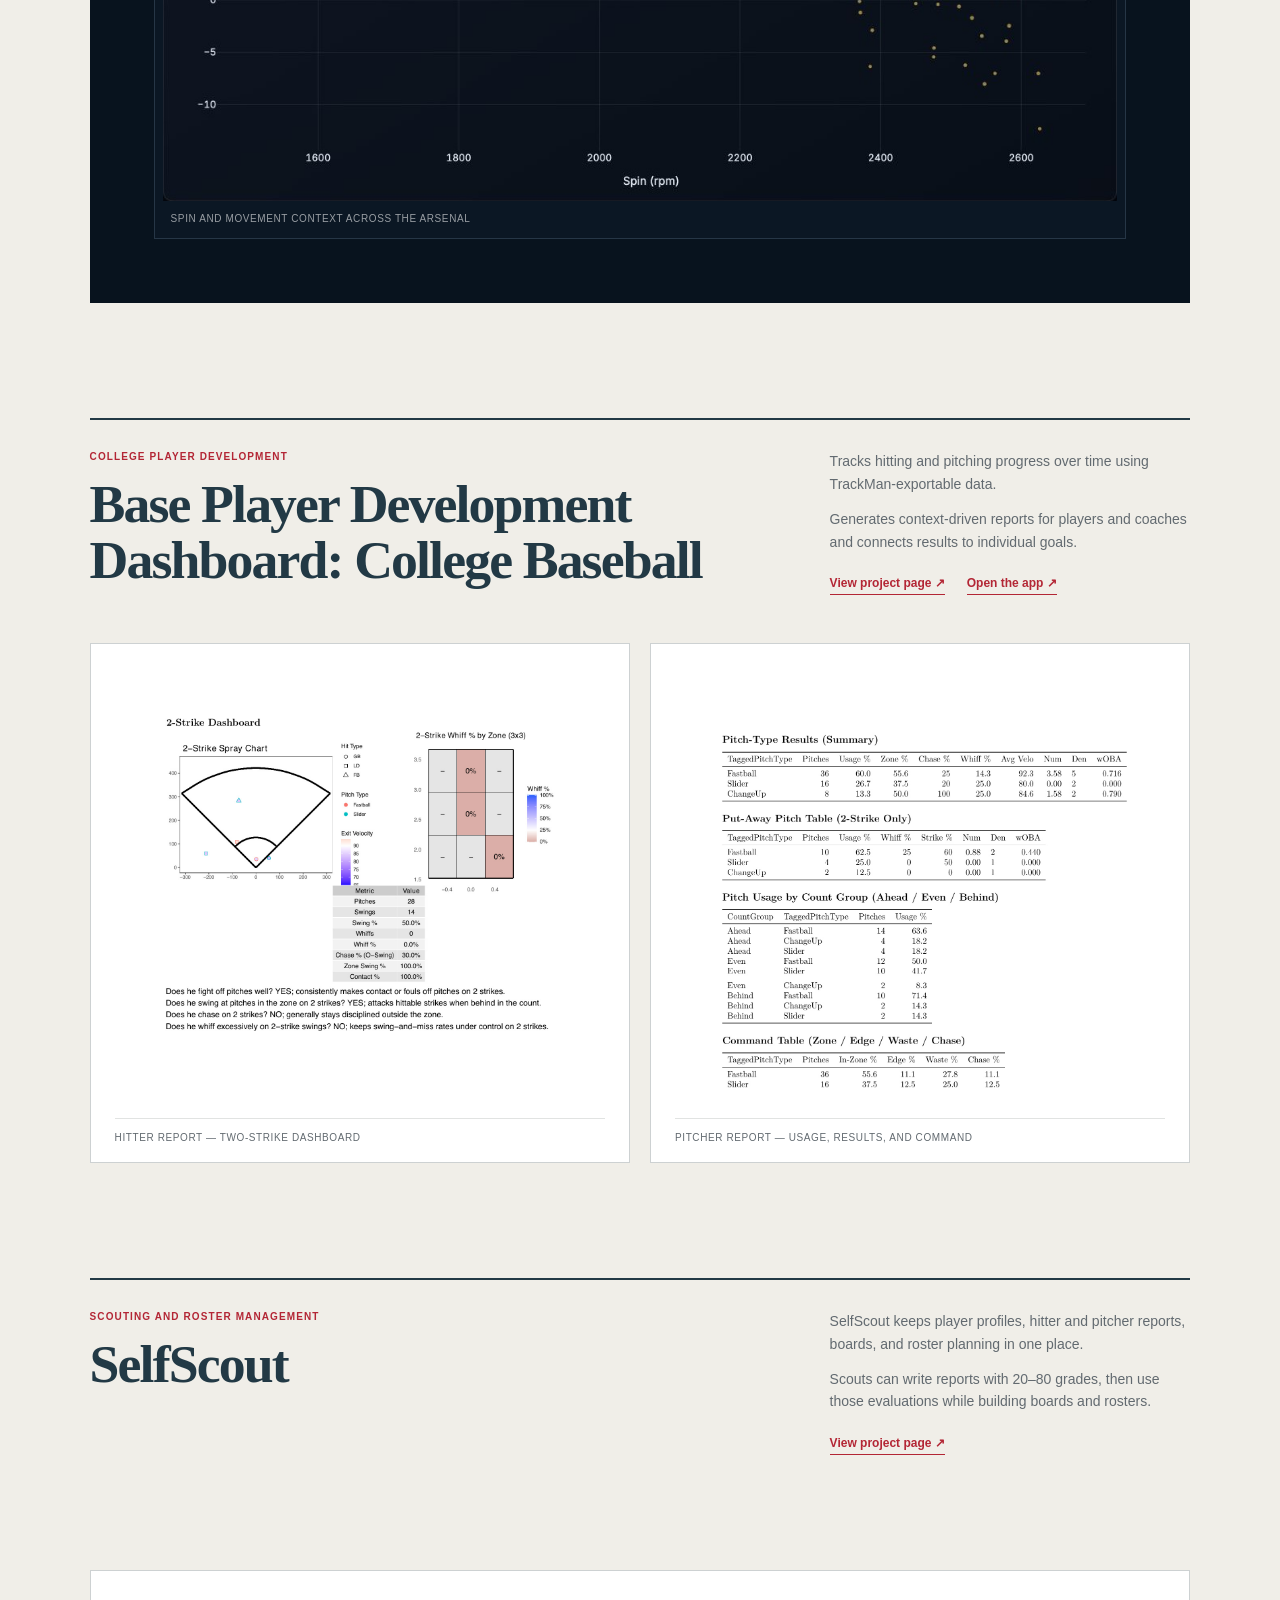
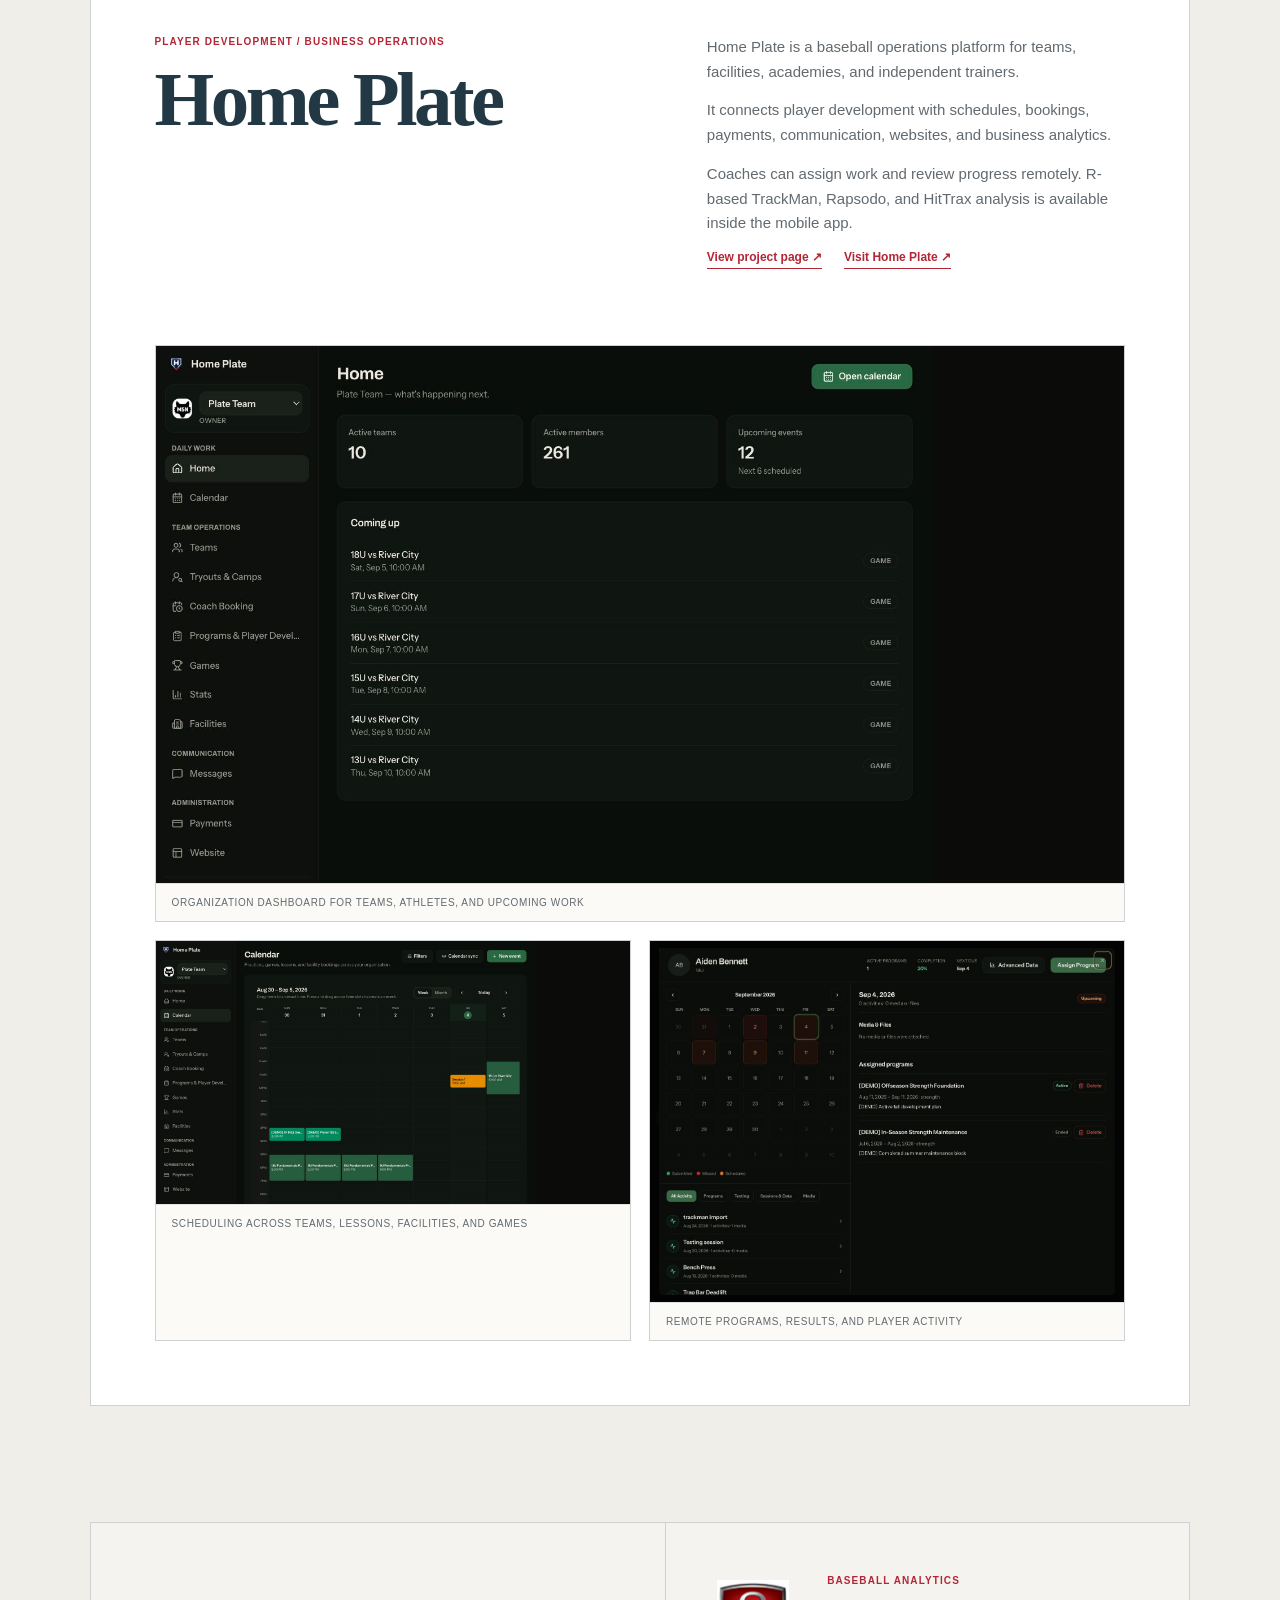
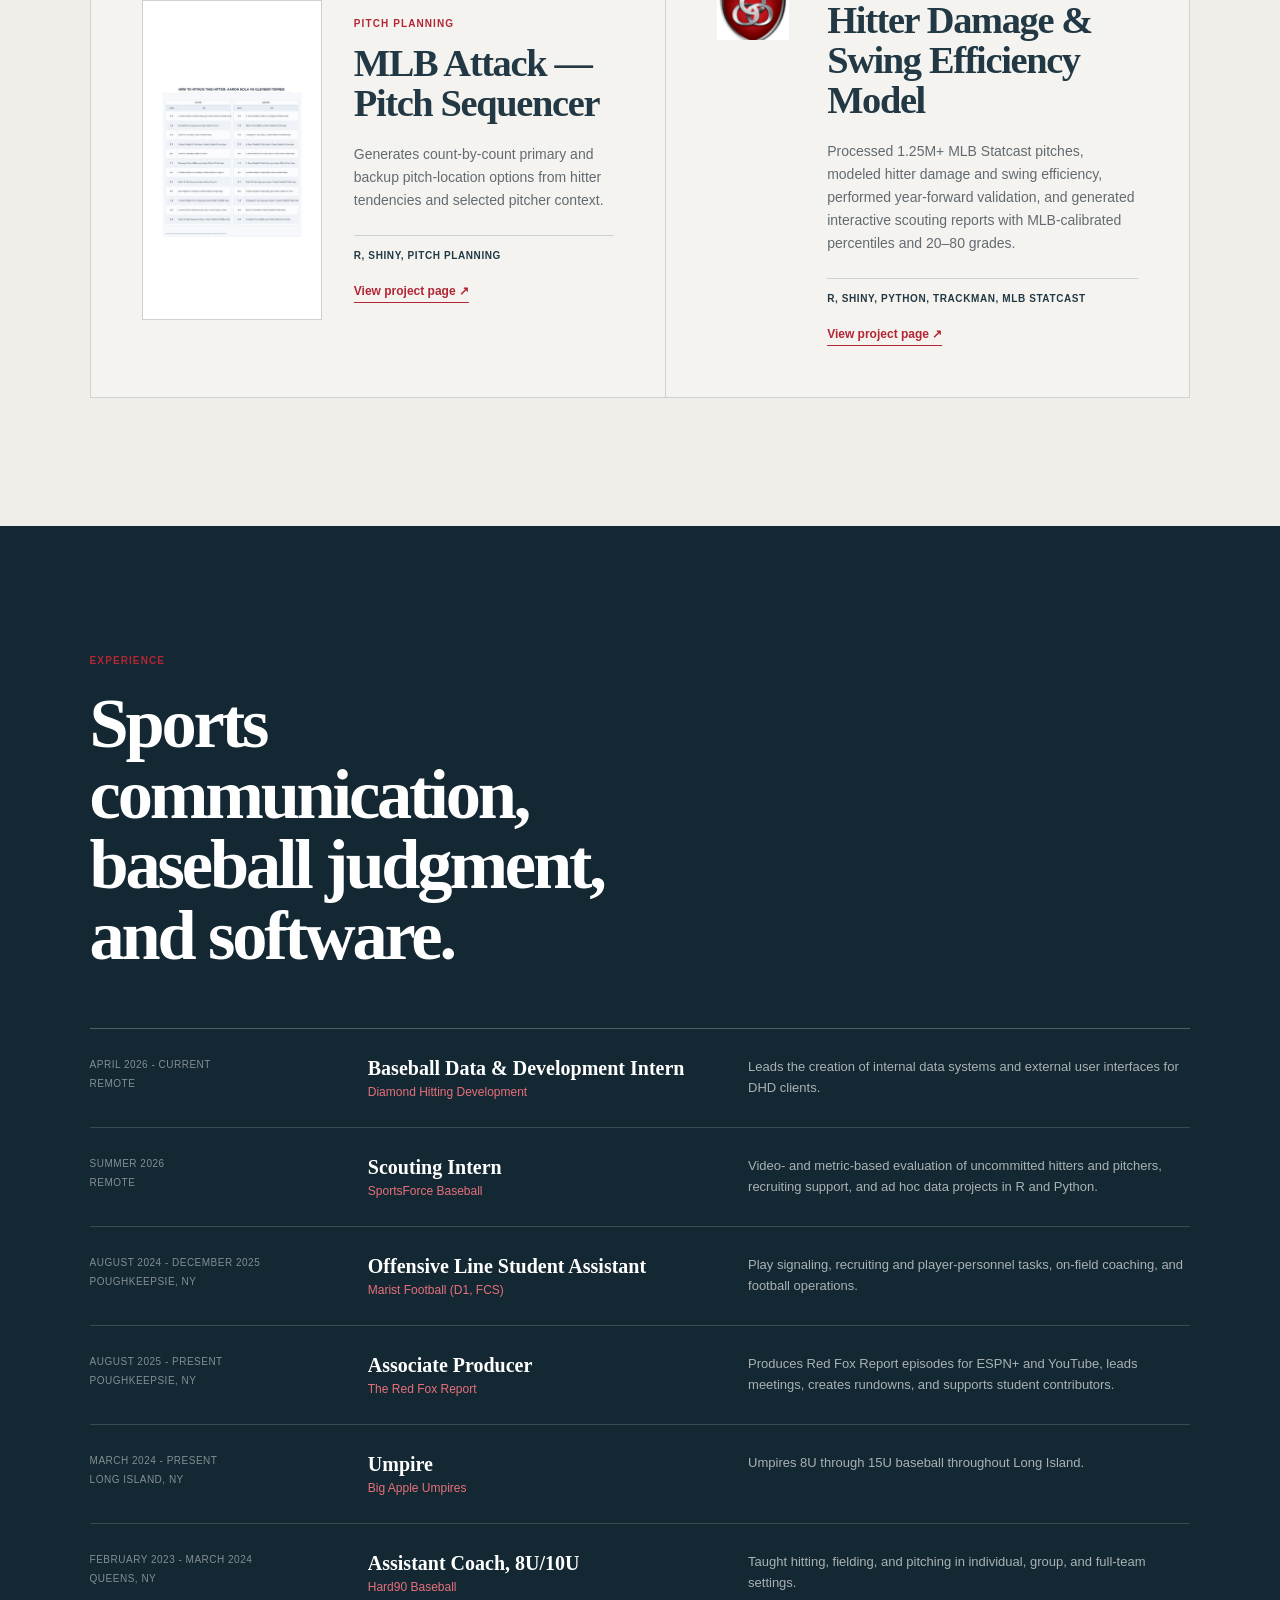
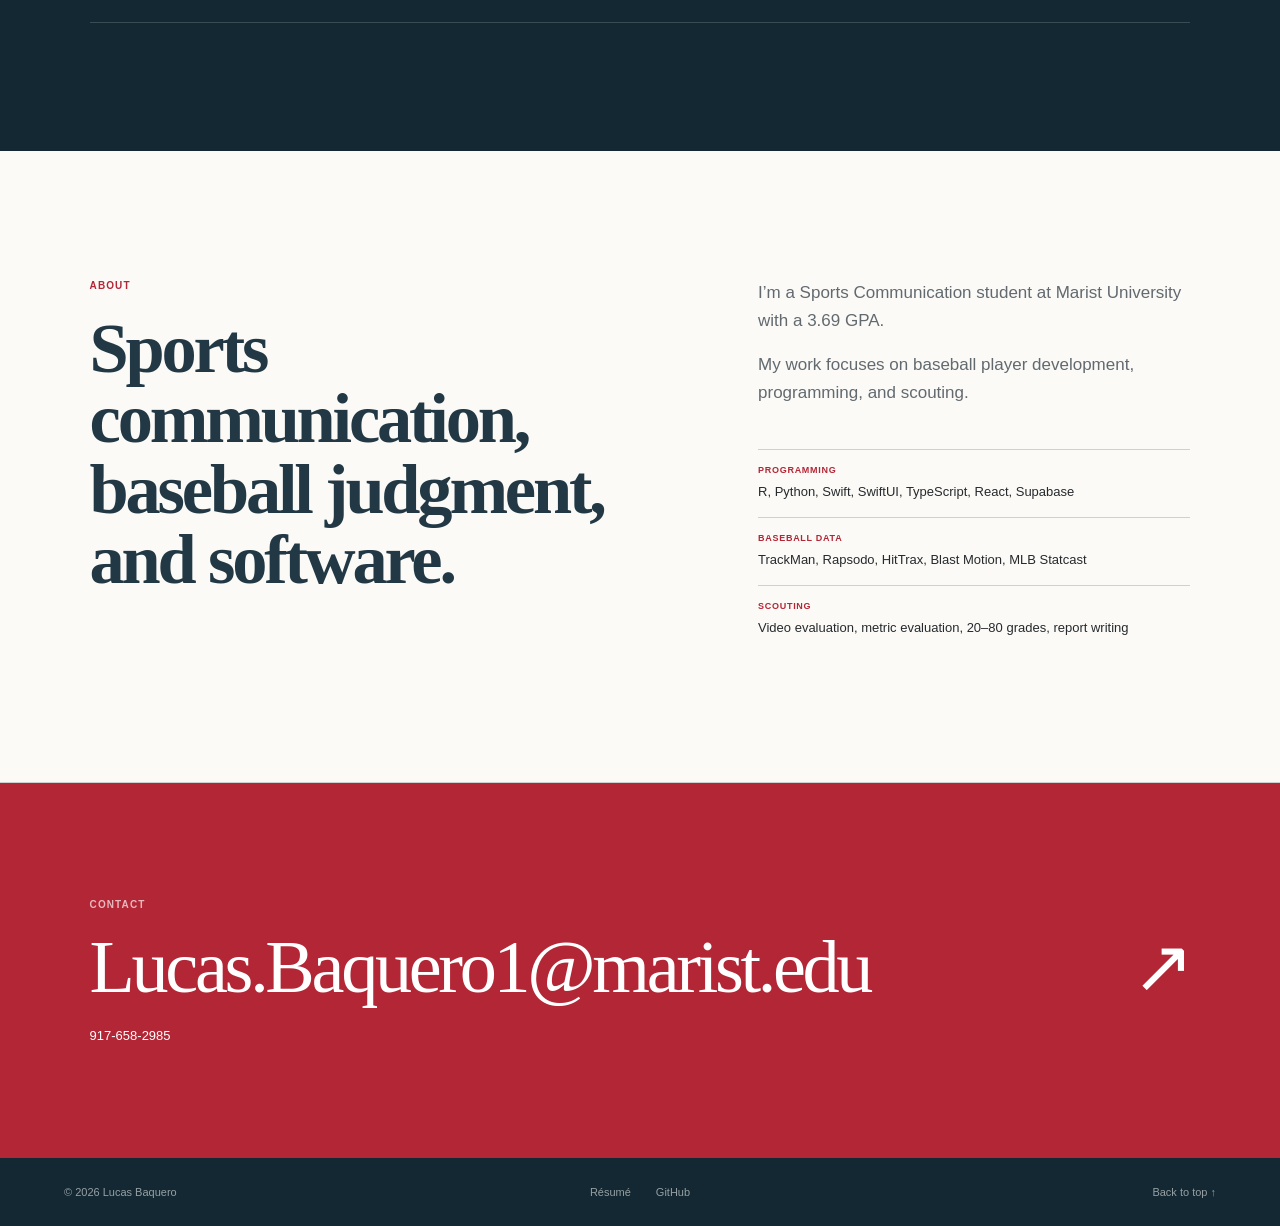
==== commit dd6ad79e: "Use real Home Plate app screenshots" ====
--- a/index.html
+++ b/index.html
@@ -196,16 +196,16 @@
         </header>
         <div class="homeplate-gallery">
           <figure class="homeplate-gallery-main">
-            <img src="homeplate-market.png" alt="Home Plate website describing the market for baseball organizations" loading="lazy">
-            <figcaption>For teams, facilities, academies, and trainers</figcaption>
-          </figure>
-          <figure>
-            <img src="homeplate-operations.png" alt="Home Plate business operations dashboard" loading="lazy">
-            <figcaption>Bookings, schedules, utilization, and revenue</figcaption>
-          </figure>
-          <figure>
-            <img src="homeplate-development-data.png" alt="Home Plate player development trends and baseball data" loading="lazy">
-            <figcaption>Development data delivered to coaches and players</figcaption>
+            <img src="homeplate-app-dashboard.png" alt="Home Plate organization dashboard showing active teams, members, and upcoming games" loading="lazy">
+            <figcaption>Organization dashboard for teams, athletes, and upcoming work</figcaption>
+          </figure>
+          <figure>
+            <img src="homeplate-app-calendar.png" alt="Home Plate organization calendar showing practices, sessions, and games" loading="lazy">
+            <figcaption>Scheduling across teams, lessons, facilities, and games</figcaption>
+          </figure>
+          <figure>
+            <img src="homeplate-app-player-development.png" alt="Home Plate player development workspace with programs, results, and activity" loading="lazy">
+            <figcaption>Remote programs, results, and player activity</figcaption>
           </figure>
         </div>
       </article>
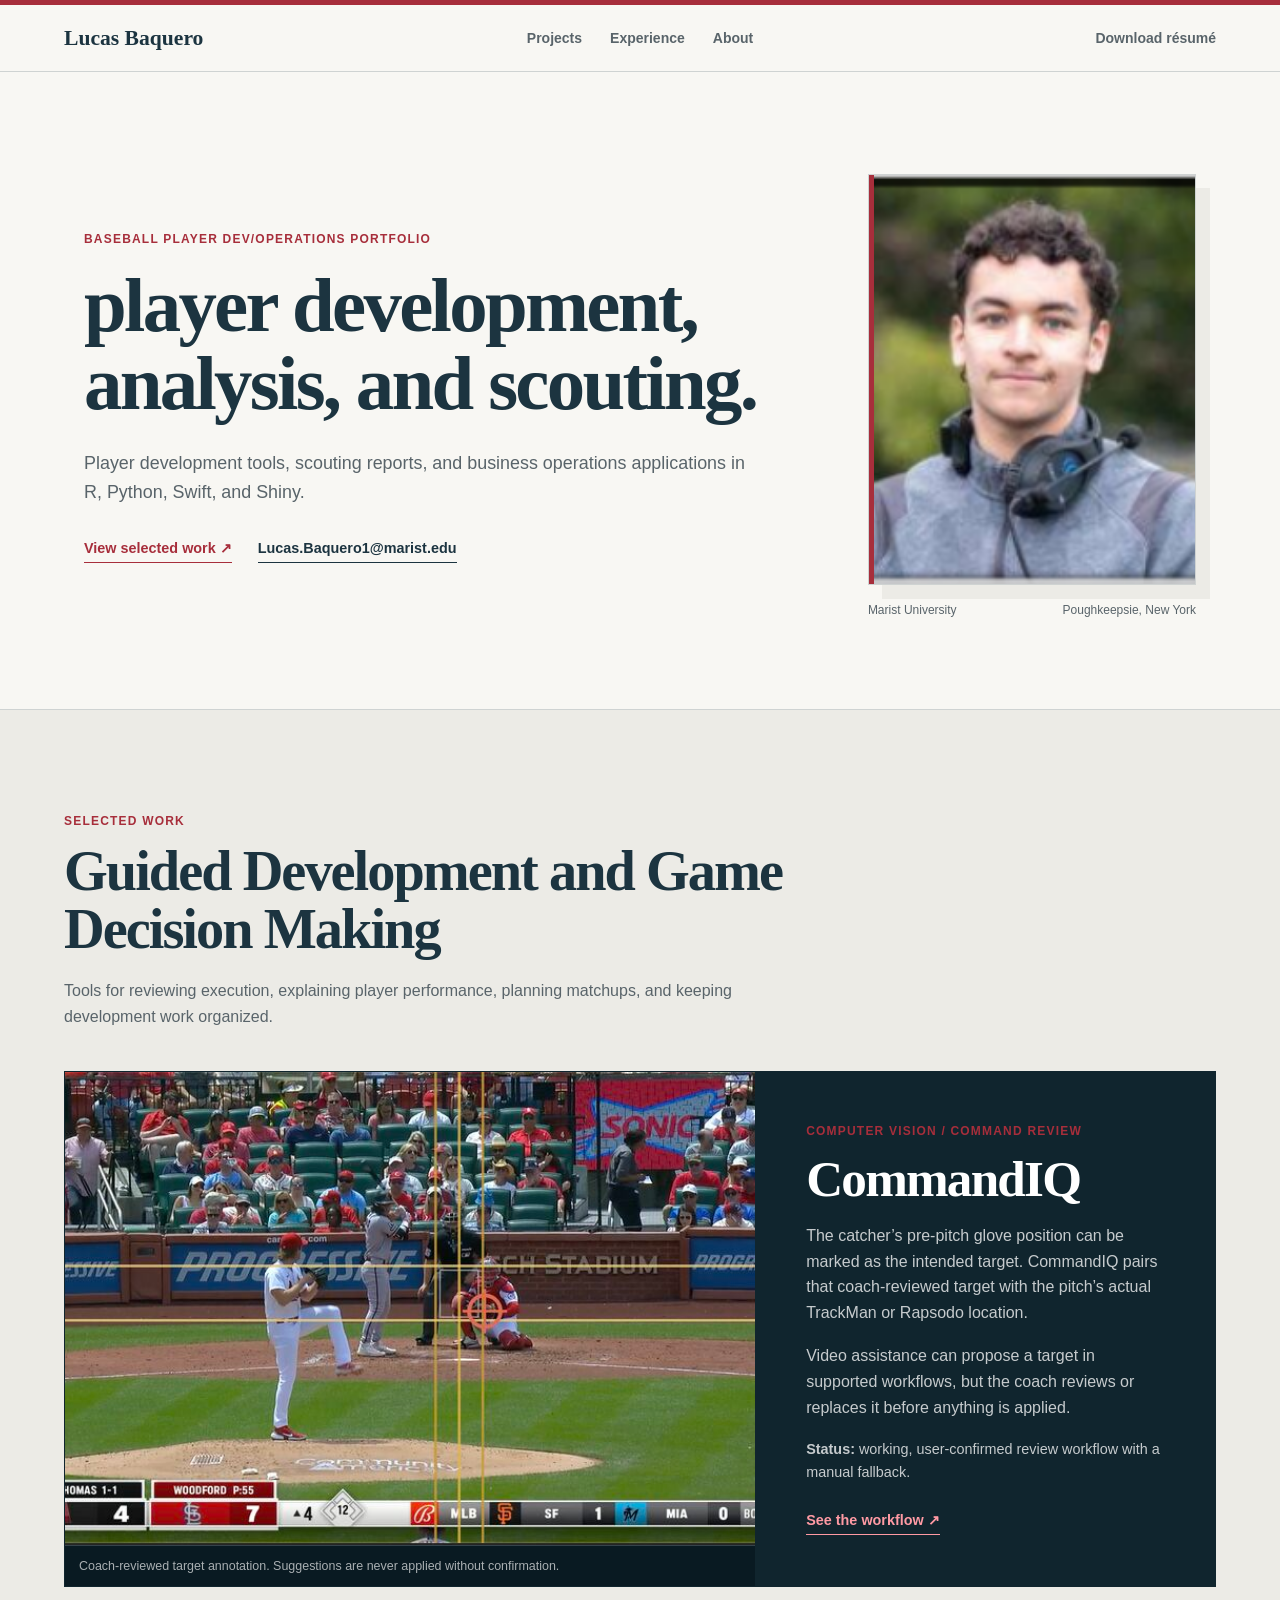
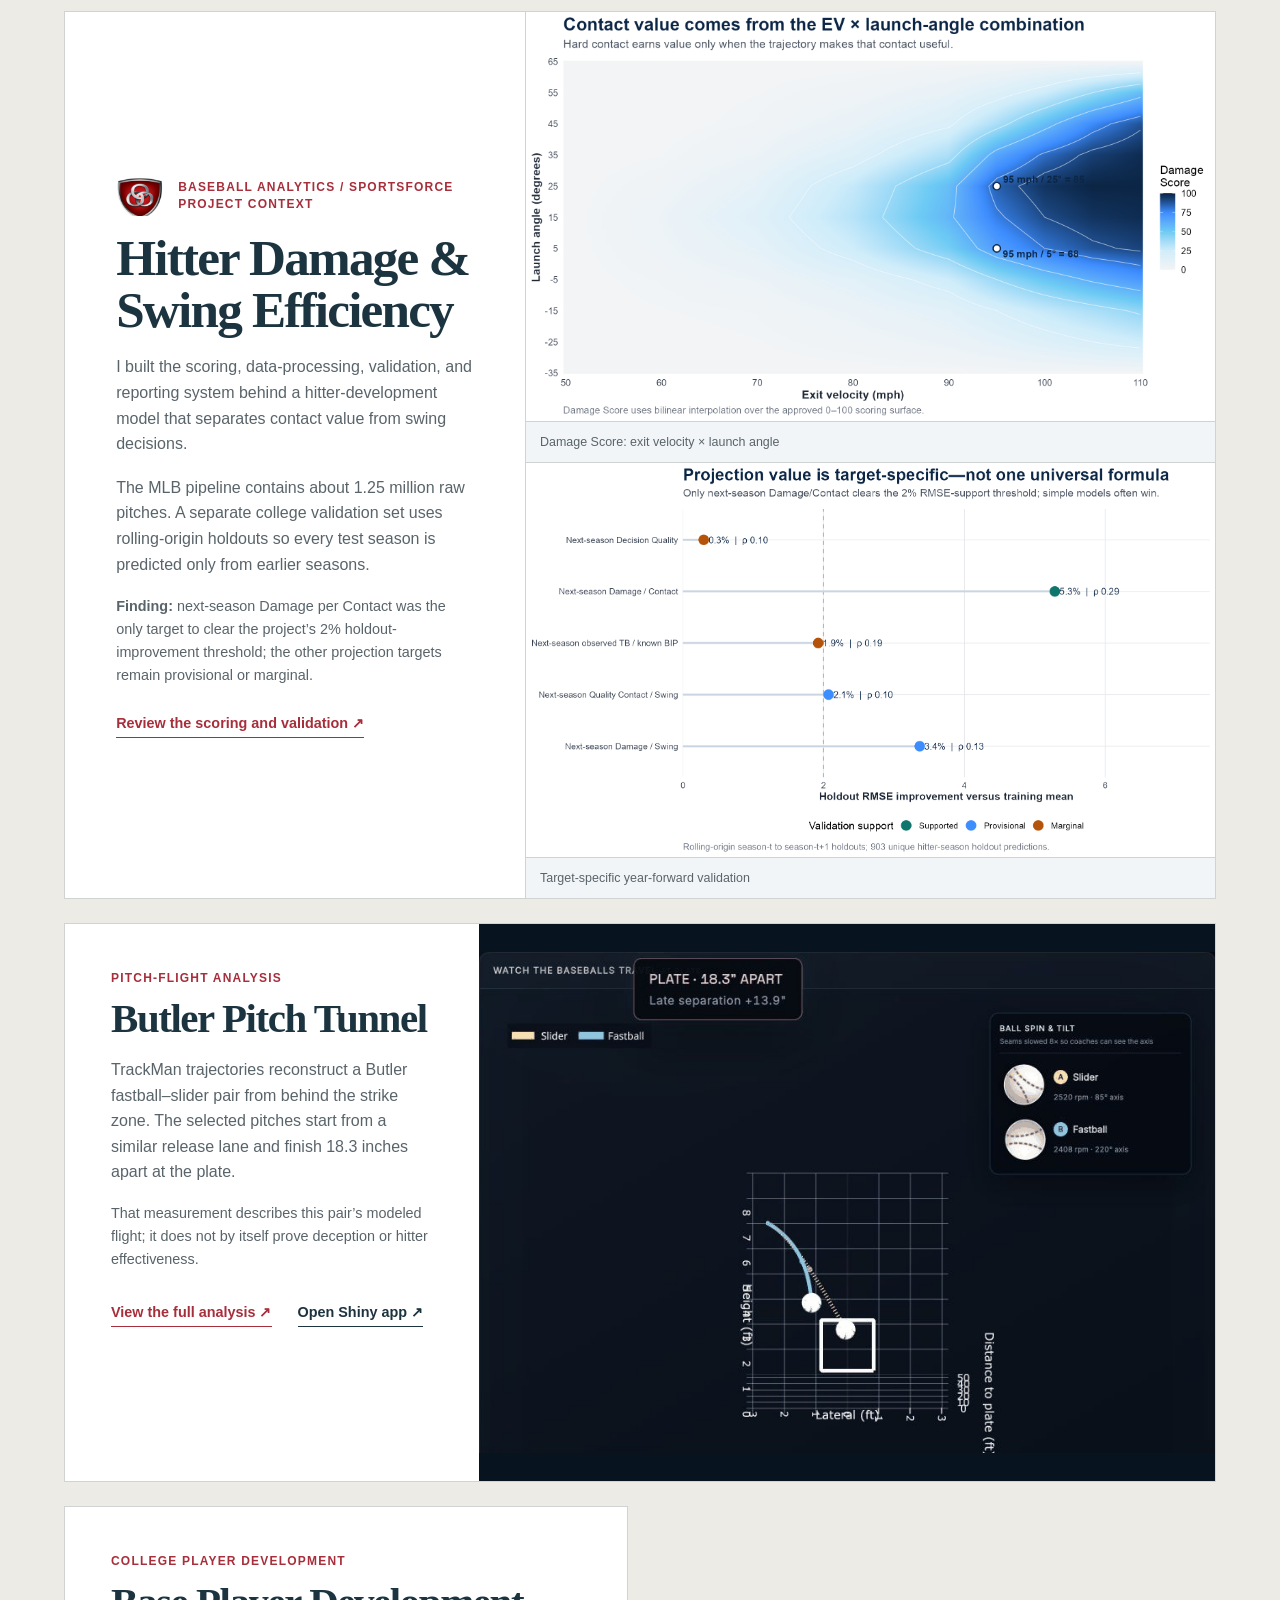
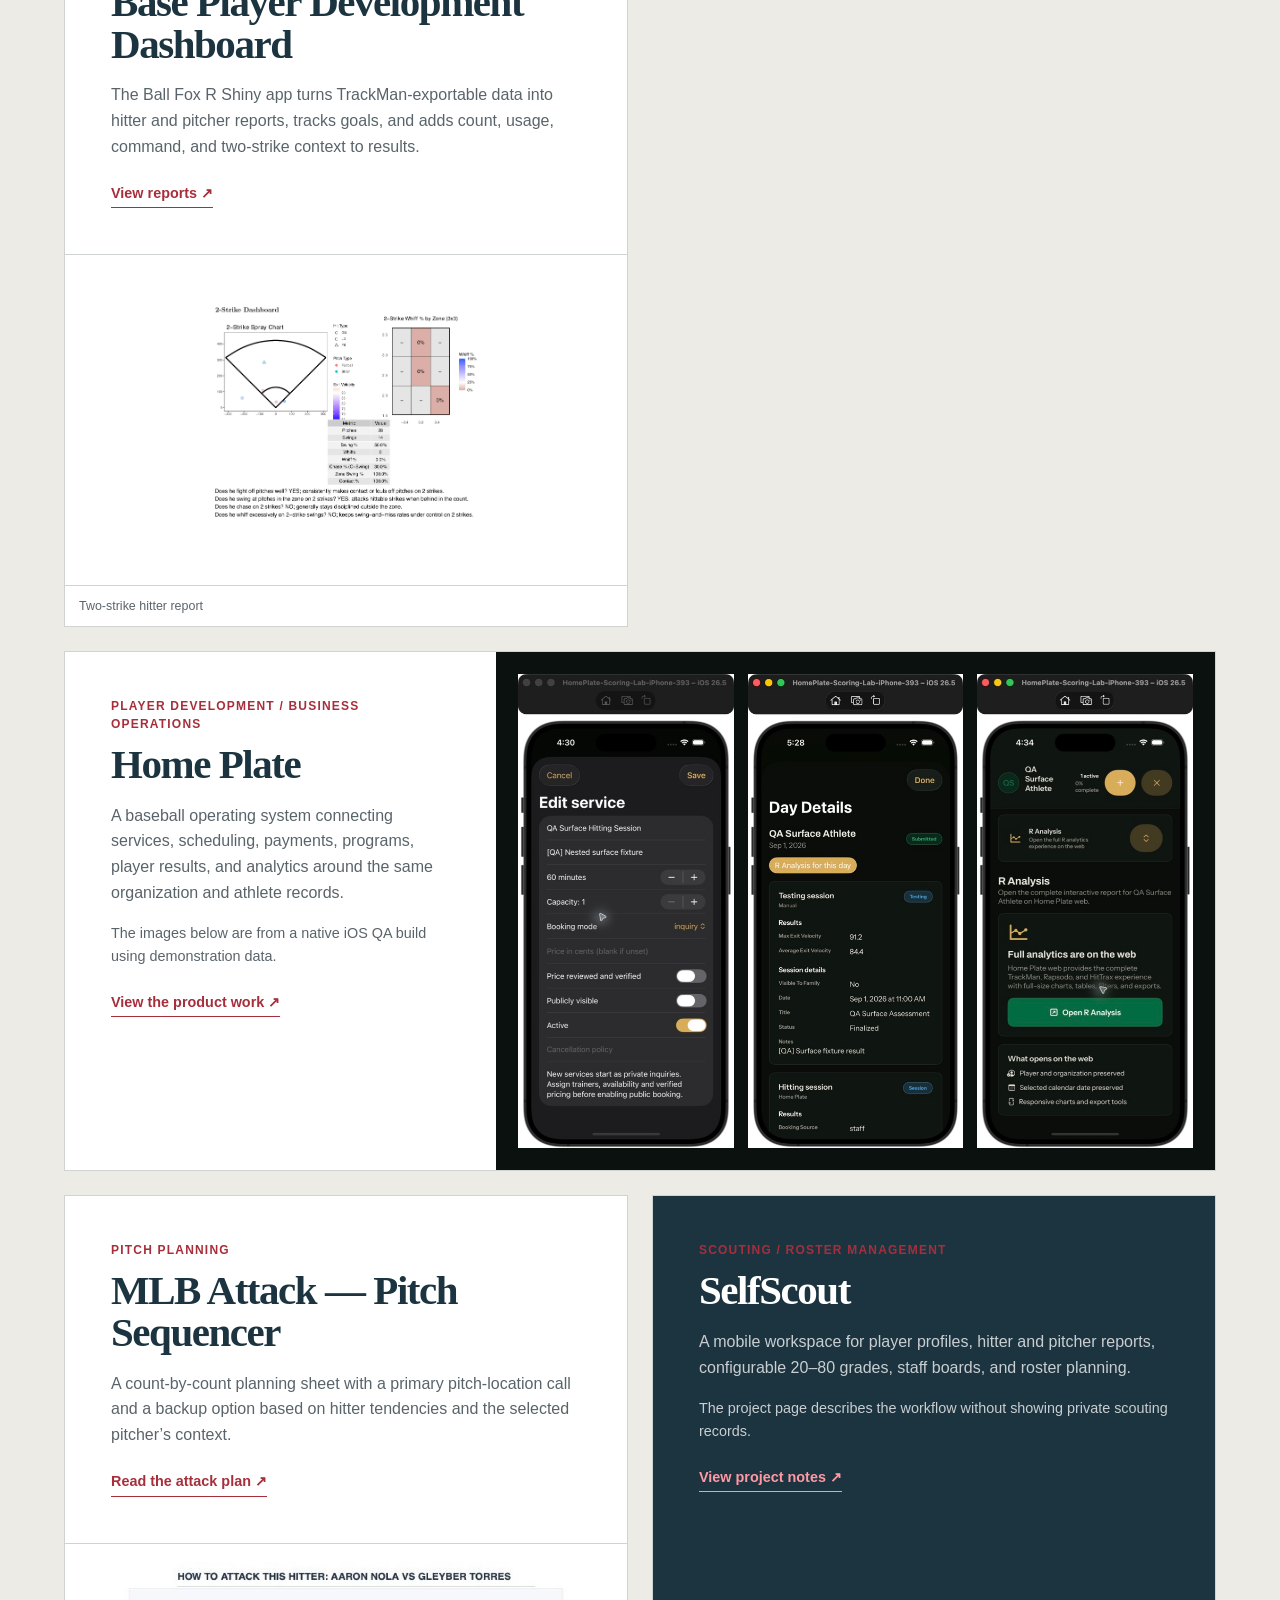
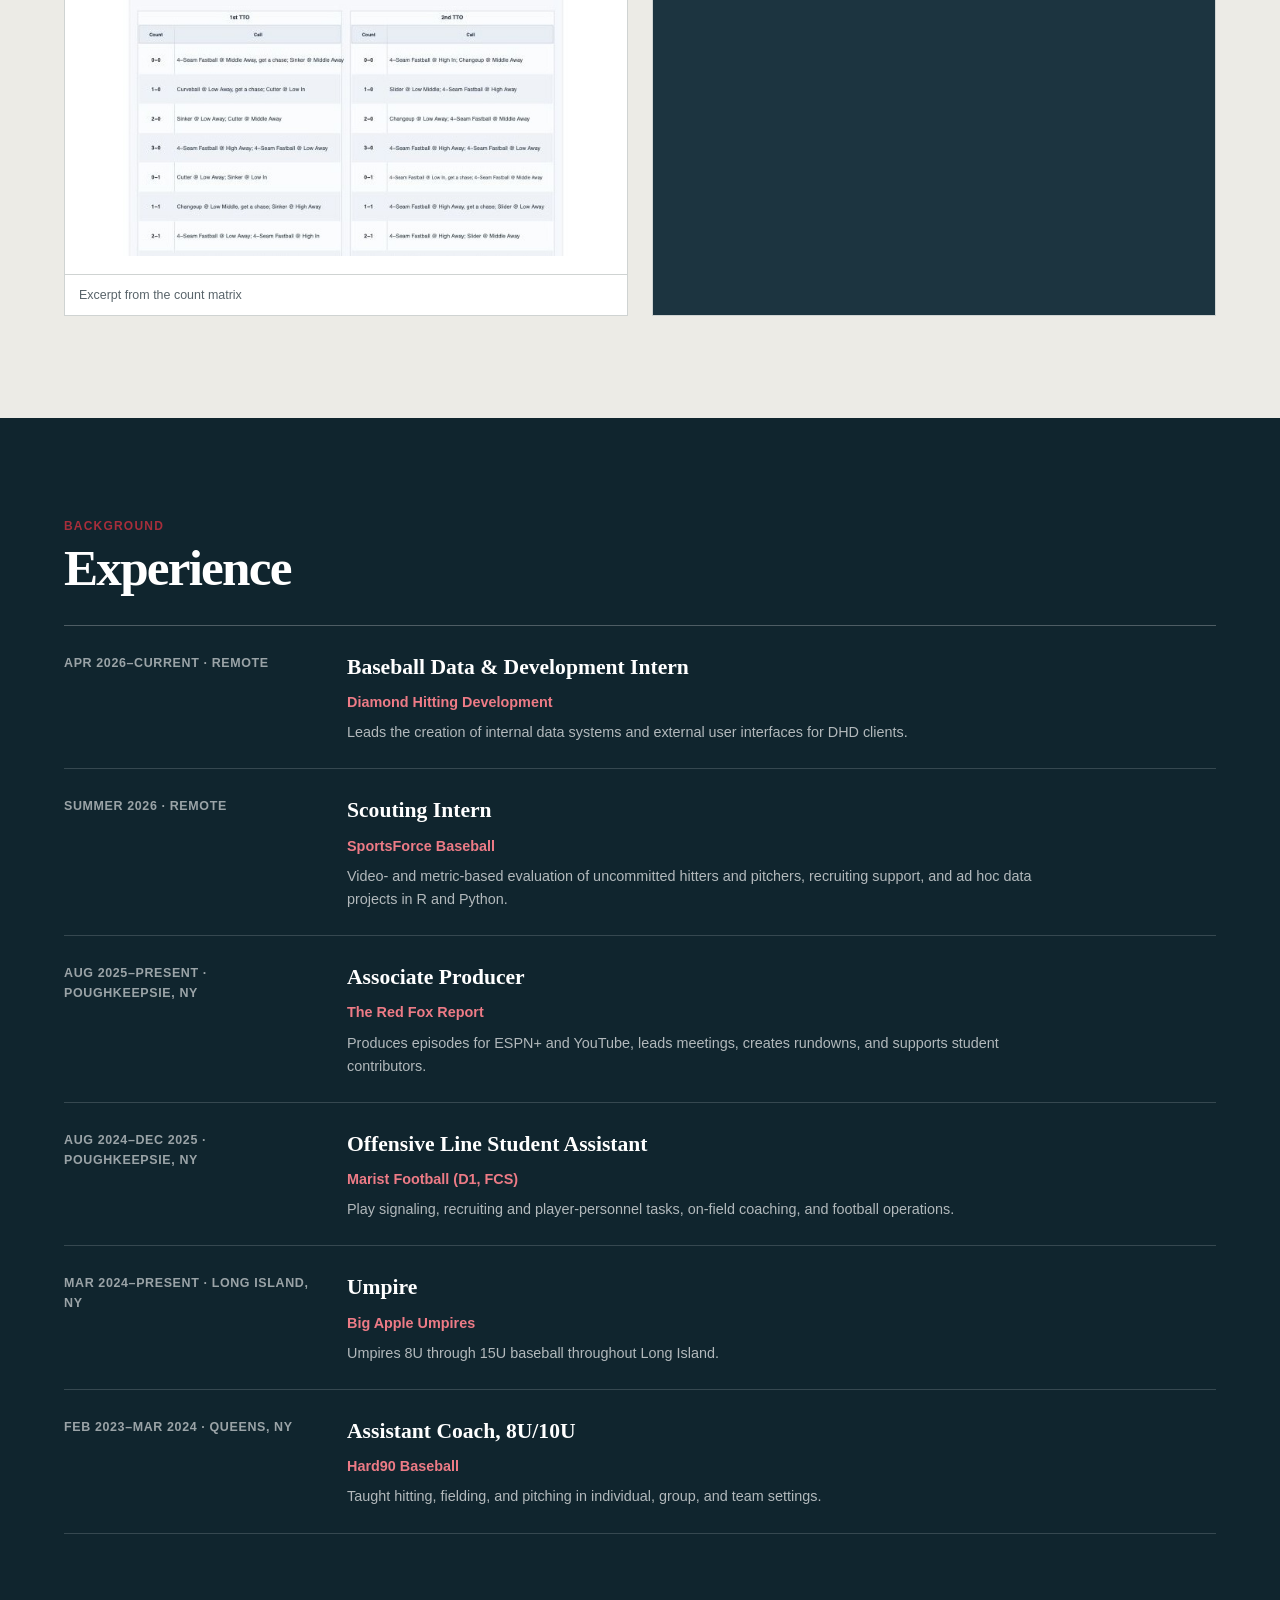
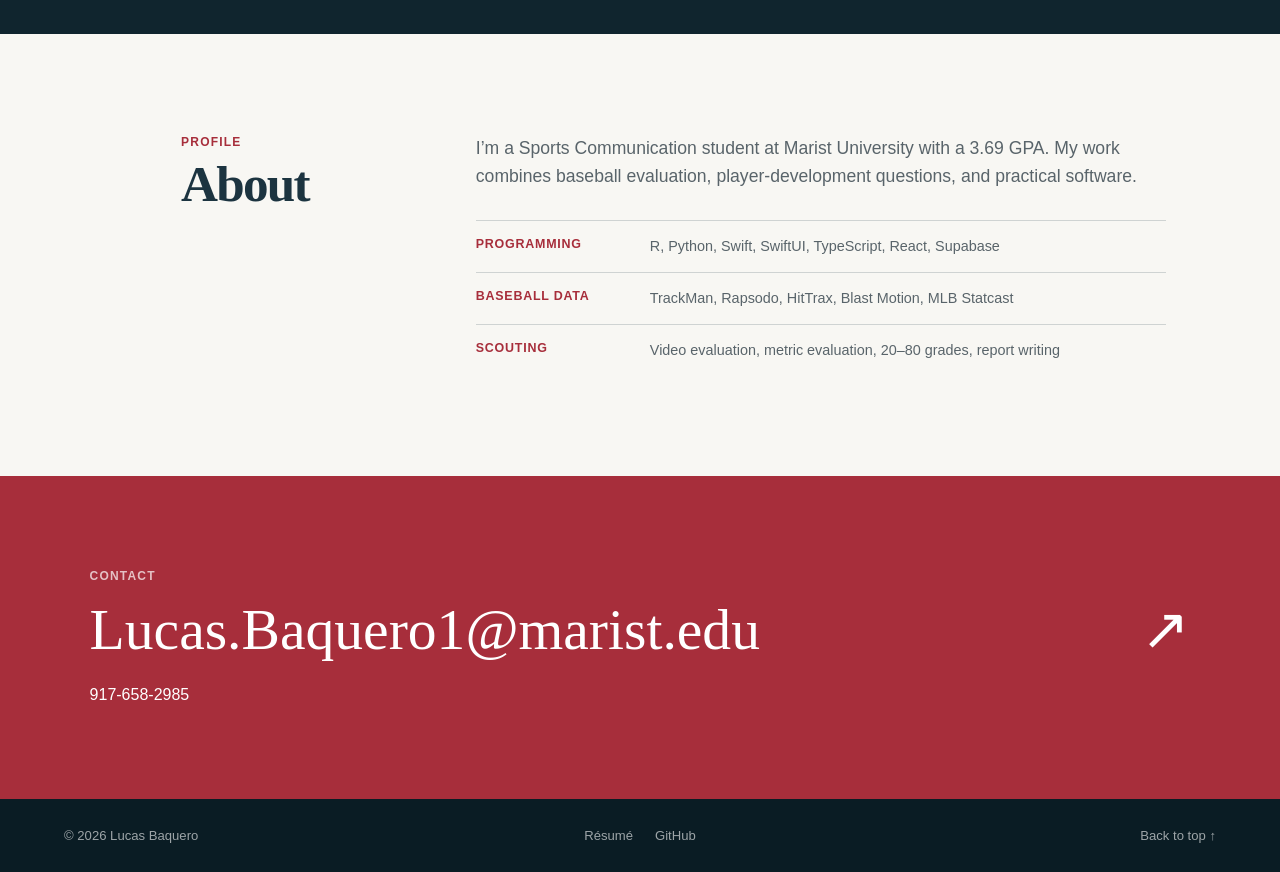
==== commit ead7cc71: "Make portfolio evidence-first and less templated" ====
--- a/index.html
+++ b/index.html
@@ -3,7 +3,7 @@
 <head>
   <meta charset="utf-8">
   <meta name="viewport" content="width=device-width, initial-scale=1">
-  <meta name="description" content="Lucas Baquero's baseball player development, operations, programming, and scouting portfolio.">
+  <meta name="description" content="Lucas Baquero's baseball player-development, analysis, scouting, and operations portfolio.">
   <meta property="og:title" content="Lucas Baquero | Baseball Player Dev/Operations Portfolio">
   <meta property="og:description" content="Player development tools, scouting reports, and baseball business operations applications.">
   <meta property="og:type" content="website">
@@ -31,18 +31,13 @@
         <h1 id="hero-title">player development, analysis, and scouting.</h1>
         <p class="hero-lede">Player development tools, scouting reports, and business operations applications in R, Python, Swift, and Shiny.</p>
         <div class="hero-links">
-          <a href="#work">View selected work ↗</a>
-          <a href="mailto:Lucas.Baquero1@marist.edu">Lucas.Baquero1@marist.edu</a>
+          <a class="text-link" href="#work">View selected work ↗</a>
+          <a class="text-link quiet-link" href="mailto:Lucas.Baquero1@marist.edu">Lucas.Baquero1@marist.edu</a>
         </div>
       </div>
       <figure class="portrait">
-        <div class="portrait-frame">
-          <img src="lucas-headshot.png" alt="Lucas Baquero">
-        </div>
-        <figcaption>
-          <span>Marist University</span>
-          <span>Poughkeepsie, New York</span>
-        </figcaption>
+        <div class="portrait-frame"><img src="lucas-headshot.png" alt="Lucas Baquero"></div>
+        <figcaption><span>Marist University</span><span>Poughkeepsie, New York</span></figcaption>
       </figure>
     </section>
 
@@ -50,243 +45,135 @@
       <div class="section-intro">
         <p class="eyebrow">Selected work</p>
         <h2>Guided Development and Game Decision Making</h2>
-        <p>Work that helps coaches evaluate players, plan development, and make decisions during games.</p>
+        <p>Tools for reviewing execution, explaining player performance, planning matchups, and keeping development work organized.</p>
       </div>
 
-      <article class="feature-project">
-        <div class="feature-image">
-          <img src="commandiq.jpeg" alt="CommandIQ computer-vision target overlay on game video">
-        </div>
-        <div class="feature-copy">
-          <p class="project-type">Computer vision / pitch review</p>
-          <h3><a href="commandiq.html">CommandIQ</a></h3>
-          <p>CommandIQ uses the catcher’s glove flash as the intended target, then compares it with where the pitch actually crossed the plate.</p>
-          <p>Video and TrackMan or Rapsodo-style data stay together for pitch-by-pitch bullpen review, saved sessions, and report export.</p>
-          <dl>
-            <div><dt>Built with</dt><dd>Swift, Python, Supabase</dd></div>
-            <div><dt>Focus</dt><dd>Computer vision and command review</dd></div>
-          </dl>
-          <a href="commandiq.html">View project page ↗</a>
+      <article class="featured-project featured-dark">
+        <figure class="featured-media">
+          <img src="commandiq.jpeg" alt="CommandIQ review frame with a coach-selected intended target marked over game video">
+          <figcaption>Coach-reviewed target annotation. Suggestions are never applied without confirmation.</figcaption>
+        </figure>
+        <div class="featured-copy">
+          <p class="project-type">Computer vision / command review</p>
+          <h3>CommandIQ</h3>
+          <p>The catcher’s pre-pitch glove position can be marked as the intended target. CommandIQ pairs that coach-reviewed target with the pitch’s actual TrackMan or Rapsodo location.</p>
+          <p>Video assistance can propose a target in supported workflows, but the coach reviews or replaces it before anything is applied.</p>
+          <p class="project-status"><strong>Status:</strong> working, user-confirmed review workflow with a manual fallback.</p>
+          <a class="text-link light-link" href="commandiq.html">See the workflow ↗</a>
         </div>
       </article>
 
-      <article class="butler-project" aria-labelledby="butler-title">
-        <header class="butler-heading">
-          <div>
-            <p class="project-type">Pitch-flight analysis / player development</p>
-            <h3 id="butler-title">Butler Pitch Tunnel</h3>
+      <article class="featured-project model-feature">
+        <div class="featured-copy">
+          <div class="project-heading-line">
+            <img src="sportsforce.png" alt="SportsForce Baseball" width="48" height="48">
+            <p class="project-type">Baseball analytics / SportsForce project context</p>
           </div>
-          <div class="butler-intro">
-            <p>Reconstructs individual TrackMan trajectories to find pitch pairs that hold the same visual lane early and separate after the hitter must decide.</p>
-            <p>This Butler slider–fastball pair starts from nearly the same release and finishes 18.3 inches apart.</p>
-            <div class="project-links project-links-dark">
-              <a href="butler-pitch-tunnel.html">View project page ↗</a>
-              <a href="https://ltbaquero.shinyapps.io/DHDApp/" target="_blank" rel="noreferrer">Open the live analysis ↗</a>
-            </div>
-          </div>
-        </header>
-
-        <figure class="butler-flight">
-          <img src="butler-tunnel-behind-zone.gif" alt="Animated catcher-side view of a Butler slider and fastball separating late behind a visible strike zone">
-          <figcaption>
-            <span>Same release. Similar early flight. Late separation.</span>
-            <span>Behind the strike zone · 18.3 inches apart at the plate · 0.25× playback</span>
-          </figcaption>
-        </figure>
-
-        <div class="butler-angle-grid" aria-label="Pitch tunnel flight stages from behind the strike zone">
+          <h3>Hitter Damage &amp; Swing Efficiency</h3>
+          <p>I built the scoring, data-processing, validation, and reporting system behind a hitter-development model that separates contact value from swing decisions.</p>
+          <p>The MLB pipeline contains about 1.25 million raw pitches. A separate college validation set uses rolling-origin holdouts so every test season is predicted only from earlier seasons.</p>
+          <p class="project-status"><strong>Finding:</strong> next-season Damage per Contact was the only target to clear the project’s 2% holdout-improvement threshold; the other projection targets remain provisional or marginal.</p>
+          <a class="text-link" href="hitter-damage.html">Review the scoring and validation ↗</a>
+        </div>
+        <div class="model-evidence">
           <figure>
-            <img src="butler-tunnel-behind-zone-release.jpg" alt="Butler slider and fastball sharing the same release lane from behind the strike zone" loading="lazy">
-            <figcaption><strong>Out of the hand</strong><span>Nearly the same release lane</span></figcaption>
+            <img src="hitter-damage-surface.png" alt="Damage Score surface combining exit velocity and launch angle">
+            <figcaption>Damage Score: exit velocity × launch angle</figcaption>
           </figure>
           <figure>
-            <img src="butler-tunnel-behind-zone-decision.jpg" alt="Butler slider and fastball remaining close before separating from behind the strike zone" loading="lazy">
-            <figcaption><strong>Decision window</strong><span>The pitches stay close before the break</span></figcaption>
-          </figure>
-          <figure>
-            <img src="butler-tunnel-behind-zone-plate.jpg" alt="Butler slider and fastball separated at the plate with the strike zone visible" loading="lazy">
-            <figcaption><strong>At the plate</strong><span>18.3 inches of finish separation</span></figcaption>
-          </figure>
-        </div>
-
-        <div class="butler-evidence">
-          <div class="butler-evidence-heading">
-            <p class="project-type">Supporting analysis</p>
-            <p>Release geometry, the separation curve, pitch shape, and spin context explain why the pair works—not just what the animation looks like.</p>
-          </div>
-          <div class="butler-graph-grid">
-            <figure>
-              <img src="butler-release-check.jpg" alt="Butler release-point comparison for a slider and fastball" loading="lazy">
-              <figcaption>Release check</figcaption>
-            </figure>
-            <figure>
-              <img src="butler-separation.jpg" alt="Butler slider and fastball tunnel separation curve" loading="lazy">
-              <figcaption>Separation through flight</figcaption>
-            </figure>
-            <figure class="wide-graph">
-              <img src="butler-pitch-shape.jpg" alt="Modeled pitch-shape change from release to home plate" loading="lazy">
-              <figcaption>How pitch shape develops on the way in</figcaption>
-            </figure>
-            <figure class="wide-graph">
-              <img src="butler-spin-movement.jpg" alt="Butler pitch spin and movement clusters by pitch type" loading="lazy">
-              <figcaption>Spin and movement context across the arsenal</figcaption>
-            </figure>
-          </div>
-        </div>
-      </article>
-
-      <article class="report-project">
-        <div class="project-heading">
-          <div>
-            <p class="project-type">College player development</p>
-            <h3>Base Player Development Dashboard: College Baseball</h3>
-          </div>
-          <div class="project-summary">
-            <p>Tracks hitting and pitching progress over time using TrackMan-exportable data.</p>
-            <p>Generates context-driven reports for players and coaches and connects results to individual goals.</p>
-            <div class="project-links">
-              <a href="ball-fox.html">View project page ↗</a>
-              <a href="https://ltbaquero.shinyapps.io/Marist_App/" target="_blank" rel="noreferrer">Open the app ↗</a>
-            </div>
-          </div>
-        </div>
-        <div class="report-images">
-          <figure>
-            <img src="ballfox-hitter.jpg" alt="Two-strike hitter dashboard from the Ball Fox app" loading="lazy">
-            <figcaption>Hitter report — two-strike dashboard</figcaption>
-          </figure>
-          <figure>
-            <img src="ballfox-pitcher.jpg" alt="Pitcher summary report from the Ball Fox app" loading="lazy">
-            <figcaption>Pitcher report — usage, results, and command</figcaption>
+            <img src="hitter-future-validation.png" alt="Rolling-origin holdout validation results for five next-season hitter targets">
+            <figcaption>Target-specific year-forward validation</figcaption>
           </figure>
         </div>
       </article>
 
-      <article class="report-project selfscout-project" aria-labelledby="selfscout-title">
-        <div class="project-heading">
-          <div>
-            <p class="project-type">Scouting and roster management</p>
-            <h3 id="selfscout-title">SelfScout</h3>
-          </div>
-          <div class="project-summary">
-            <p>SelfScout keeps player profiles, hitter and pitcher reports, boards, and roster planning in one place.</p>
-            <p>Scouts can write reports with 20–80 grades, then use those evaluations while building boards and rosters.</p>
-            <div class="project-links">
-              <a href="selfscout.html">View project page ↗</a>
-            </div>
+      <article class="project-card project-card-wide butler-card">
+        <div class="card-copy">
+          <p class="project-type">Pitch-flight analysis</p>
+          <h3>Butler Pitch Tunnel</h3>
+          <p>TrackMan trajectories reconstruct a Butler fastball–slider pair from behind the strike zone. The selected pitches start from a similar release lane and finish 18.3 inches apart at the plate.</p>
+          <p class="project-status">That measurement describes this pair’s modeled flight; it does not by itself prove deception or hitter effectiveness.</p>
+          <div class="project-links">
+            <a class="text-link" href="butler-pitch-tunnel.html">View the full analysis ↗</a>
+            <a class="text-link quiet-link" href="https://ltbaquero.shinyapps.io/DHDApp/" target="_blank" rel="noreferrer">Open Shiny app ↗</a>
           </div>
         </div>
+        <figure class="motion-figure">
+          <img id="butler-home-motion" src="butler-tunnel-behind-zone.gif" data-animated-source="butler-tunnel-behind-zone.gif" data-still-source="butler-tunnel-behind-zone-release.jpg" alt="Modeled Butler fastball and slider trajectories viewed from behind a visible strike zone">
+          <figcaption><span>Fastball–slider pair · modeled from behind the zone</span><button type="button" data-motion-toggle="butler-home-motion" aria-pressed="true">Pause animation</button></figcaption>
+        </figure>
       </article>
 
-      <article class="homeplate-project" aria-labelledby="homeplate-title">
-        <header class="homeplate-heading">
-          <div>
+      <div class="project-grid">
+        <article class="project-card">
+          <div class="card-copy">
+            <p class="project-type">College player development</p>
+            <h3>Base Player Development Dashboard</h3>
+            <p>The Ball Fox R Shiny app turns TrackMan-exportable data into hitter and pitcher reports, tracks goals, and adds count, usage, command, and two-strike context to results.</p>
+            <a class="text-link" href="ball-fox.html">View reports ↗</a>
+          </div>
+          <figure class="card-media report-preview">
+            <img src="ballfox-hitter.jpg" alt="Ball Fox two-strike hitter report">
+            <figcaption>Two-strike hitter report</figcaption>
+          </figure>
+        </article>
+
+        <article class="project-card homeplate-card">
+          <div class="card-copy">
             <p class="project-type">Player development / business operations</p>
-            <h3 id="homeplate-title">Home Plate</h3>
+            <h3>Home Plate</h3>
+            <p>A baseball operating system connecting services, scheduling, payments, programs, player results, and analytics around the same organization and athlete records.</p>
+            <p class="project-status">The images below are from a native iOS QA build using demonstration data.</p>
+            <a class="text-link" href="home-plate.html">View the product work ↗</a>
           </div>
-          <div class="homeplate-intro">
-            <p>Home Plate is a baseball operations platform for teams, facilities, academies, and independent trainers.</p>
-            <p>It connects player development with schedules, bookings, payments, communication, websites, and business analytics.</p>
-            <p>Coaches can assign work and review progress remotely. R-based TrackMan, Rapsodo, and HitTrax analysis is available inside the mobile app.</p>
-            <div class="project-links">
-              <a href="home-plate.html">View project page ↗</a>
-              <a href="https://www.homeplateapps.com/" target="_blank" rel="noreferrer">Visit Home Plate ↗</a>
-            </div>
-          </div>
-        </header>
-        <div class="homeplate-gallery">
-          <figure class="homeplate-gallery-main">
-            <img src="homeplate-app-dashboard.png" alt="Home Plate organization dashboard showing active teams, members, and upcoming games" loading="lazy">
-            <figcaption>Organization dashboard for teams, athletes, and upcoming work</figcaption>
-          </figure>
-          <figure>
-            <img src="homeplate-app-calendar.png" alt="Home Plate organization calendar showing practices, sessions, and games" loading="lazy">
-            <figcaption>Scheduling across teams, lessons, facilities, and games</figcaption>
-          </figure>
-          <figure>
-            <img src="homeplate-app-player-development.png" alt="Home Plate player development workspace with programs, results, and activity" loading="lazy">
-            <figcaption>Remote programs, results, and player activity</figcaption>
-          </figure>
-        </div>
-      </article>
-
-      <div class="project-list">
-        <article class="listed-project image-project">
-          <div class="project-image-small">
-            <img src="pitch-sequencer.jpg" alt="MLB Attack count-by-count pitch sequencer" loading="lazy">
-          </div>
-          <div>
-            <p class="project-type">Pitch planning</p>
-            <h3>MLB Attack — Pitch Sequencer</h3>
-            <p>Generates count-by-count primary and backup pitch-location options from hitter tendencies and selected pitcher context.</p>
-            <p class="stack">R, Shiny, pitch planning</p>
-            <a href="mlb-attack.html">View project page ↗</a>
+          <div class="phone-strip" aria-label="Home Plate native iOS screens">
+            <img src="homeplate-service-editor.jpg" alt="Home Plate iPhone service editor using demonstration data">
+            <img src="homeplate-day-results.jpg" alt="Home Plate iPhone player day results using demonstration data">
+            <img src="homeplate-r-analysis.jpg" alt="Home Plate iPhone R Analysis handoff using demonstration data">
           </div>
         </article>
 
-        <article class="listed-project model-project">
-          <div class="project-logo">
-            <img src="sportsforce.png" alt="SportsForce Baseball" width="72" height="72" loading="lazy">
+        <article class="project-card">
+          <div class="card-copy">
+            <p class="project-type">Pitch planning</p>
+            <h3>MLB Attack — Pitch Sequencer</h3>
+            <p>A count-by-count planning sheet with a primary pitch-location call and a backup option based on hitter tendencies and the selected pitcher’s context.</p>
+            <a class="text-link" href="mlb-attack.html">Read the attack plan ↗</a>
           </div>
-          <div>
-            <p class="project-type">Baseball analytics</p>
-            <h3>Hitter Damage &amp; Swing Efficiency Model</h3>
-            <p>Processed 1.25M+ MLB Statcast pitches, modeled hitter damage and swing efficiency, performed year-forward validation, and generated interactive scouting reports with MLB-calibrated percentiles and 20–80 grades.</p>
-            <p class="stack">R, Shiny, Python, TrackMan, MLB Statcast</p>
-            <a href="hitter-damage.html">View project page ↗</a>
+          <figure class="card-media report-preview">
+            <img src="pitch-sequencer-excerpt.jpg" alt="Readable excerpt of an MLB Attack count-by-count pitch sequencer">
+            <figcaption>Excerpt from the count matrix</figcaption>
+          </figure>
+        </article>
+
+        <article class="project-card text-card">
+          <div class="card-copy">
+            <p class="project-type">Scouting / roster management</p>
+            <h3>SelfScout</h3>
+            <p>A mobile workspace for player profiles, hitter and pitcher reports, configurable 20–80 grades, staff boards, and roster planning.</p>
+            <p class="project-status">The project page describes the workflow without showing private scouting records.</p>
+            <a class="text-link" href="selfscout.html">View project notes ↗</a>
           </div>
         </article>
-
       </div>
     </section>
 
     <section class="experience-section" id="experience">
-      <div class="section-intro section-intro-light">
-        <p class="eyebrow">Experience</p>
-        <h2>Sports communication, baseball judgment, and software.</h2>
-      </div>
+      <div class="section-heading"><p class="eyebrow">Background</p><h2>Experience</h2></div>
       <div class="experience-list">
-        <article>
-          <div class="experience-when"><p>April 2026 - Current</p><span>Remote</span></div>
-          <div class="experience-role"><h3>Baseball Data &amp; Development Intern</h3><p>Diamond Hitting Development</p></div>
-          <p class="experience-detail">Leads the creation of internal data systems and external user interfaces for DHD clients.</p>
-        </article>
-        <article>
-          <div class="experience-when"><p>Summer 2026</p><span>Remote</span></div>
-          <div class="experience-role"><h3>Scouting Intern</h3><p>SportsForce Baseball</p></div>
-          <p class="experience-detail">Video- and metric-based evaluation of uncommitted hitters and pitchers, recruiting support, and ad hoc data projects in R and Python.</p>
-        </article>
-        <article>
-          <div class="experience-when"><p>August 2024 - December 2025</p><span>Poughkeepsie, NY</span></div>
-          <div class="experience-role"><h3>Offensive Line Student Assistant</h3><p>Marist Football (D1, FCS)</p></div>
-          <p class="experience-detail">Play signaling, recruiting and player-personnel tasks, on-field coaching, and football operations.</p>
-        </article>
-        <article>
-          <div class="experience-when"><p>August 2025 - Present</p><span>Poughkeepsie, NY</span></div>
-          <div class="experience-role"><h3>Associate Producer</h3><p>The Red Fox Report</p></div>
-          <p class="experience-detail">Produces Red Fox Report episodes for ESPN+ and YouTube, leads meetings, creates rundowns, and supports student contributors.</p>
-        </article>
-        <article>
-          <div class="experience-when"><p>March 2024 - Present</p><span>Long Island, NY</span></div>
-          <div class="experience-role"><h3>Umpire</h3><p>Big Apple Umpires</p></div>
-          <p class="experience-detail">Umpires 8U through 15U baseball throughout Long Island.</p>
-        </article>
-        <article>
-          <div class="experience-when"><p>February 2023 - March 2024</p><span>Queens, NY</span></div>
-          <div class="experience-role"><h3>Assistant Coach, 8U/10U</h3><p>Hard90 Baseball</p></div>
-          <p class="experience-detail">Taught hitting, fielding, and pitching in individual, group, and full-team settings.</p>
-        </article>
+        <article><p class="experience-when">Apr 2026–Current · Remote</p><div><h3>Baseball Data &amp; Development Intern</h3><p class="organization">Diamond Hitting Development</p><p>Leads the creation of internal data systems and external user interfaces for DHD clients.</p></div></article>
+        <article><p class="experience-when">Summer 2026 · Remote</p><div><h3>Scouting Intern</h3><p class="organization">SportsForce Baseball</p><p>Video- and metric-based evaluation of uncommitted hitters and pitchers, recruiting support, and ad hoc data projects in R and Python.</p></div></article>
+        <article><p class="experience-when">Aug 2025–Present · Poughkeepsie, NY</p><div><h3>Associate Producer</h3><p class="organization">The Red Fox Report</p><p>Produces episodes for ESPN+ and YouTube, leads meetings, creates rundowns, and supports student contributors.</p></div></article>
+        <article><p class="experience-when">Aug 2024–Dec 2025 · Poughkeepsie, NY</p><div><h3>Offensive Line Student Assistant</h3><p class="organization">Marist Football (D1, FCS)</p><p>Play signaling, recruiting and player-personnel tasks, on-field coaching, and football operations.</p></div></article>
+        <article><p class="experience-when">Mar 2024–Present · Long Island, NY</p><div><h3>Umpire</h3><p class="organization">Big Apple Umpires</p><p>Umpires 8U through 15U baseball throughout Long Island.</p></div></article>
+        <article><p class="experience-when">Feb 2023–Mar 2024 · Queens, NY</p><div><h3>Assistant Coach, 8U/10U</h3><p class="organization">Hard90 Baseball</p><p>Taught hitting, fielding, and pitching in individual, group, and team settings.</p></div></article>
       </div>
     </section>
 
     <section class="about-section" id="about">
-      <div>
-        <p class="eyebrow">About</p>
-        <h2>Sports communication, baseball judgment, and software.</h2>
-      </div>
+      <div class="section-heading"><p class="eyebrow">Profile</p><h2>About</h2></div>
       <div class="about-copy">
-        <p>I’m a Sports Communication student at Marist University with a 3.69 GPA.</p>
-        <p>My work focuses on baseball player development, programming, and scouting.</p>
+        <p>I’m a Sports Communication student at Marist University with a 3.69 GPA. My work combines baseball evaluation, player-development questions, and practical software.</p>
         <dl>
           <div><dt>Programming</dt><dd>R, Python, Swift, SwiftUI, TypeScript, React, Supabase</dd></div>
           <div><dt>Baseball data</dt><dd>TrackMan, Rapsodo, HitTrax, Blast Motion, MLB Statcast</dd></div>
@@ -297,18 +184,12 @@
 
     <section class="contact-section">
       <p class="eyebrow">Contact</p>
-      <a href="mailto:Lucas.Baquero1@marist.edu">Lucas.Baquero1@marist.edu <span aria-hidden="true">↗</span></a>
+      <a href="mailto:Lucas.Baquero1@marist.edu">Lucas.Baquero1@marist.edu <span>↗</span></a>
       <p>917-658-2985</p>
     </section>
 
-    <footer>
-      <p>© 2026 Lucas Baquero</p>
-      <div>
-        <a href="Lucas_Baquero_Resume.pdf" download>Résumé</a>
-        <a href="https://github.com/LBaquero33" target="_blank" rel="noreferrer">GitHub</a>
-      </div>
-      <a href="#top">Back to top ↑</a>
-    </footer>
+    <footer><p>© 2026 Lucas Baquero</p><div><a href="Lucas_Baquero_Resume.pdf" download>Résumé</a><a href="https://github.com/LBaquero33">GitHub</a></div><a href="#top">Back to top ↑</a></footer>
   </main>
+  <script src="site.js"></script>
 </body>
 </html>
--- a/styles.css
+++ b/styles.css
@@ -1,14 +1,14 @@
 :root {
-  --paper: #fbfaf7;
-  --cream: #f0eee8;
+  --paper: #f8f7f3;
   --white: #ffffff;
-  --navy: #223945;
-  --navy-deep: #132832;
-  --red: #b32635;
-  --ink: #262a2d;
-  --muted: #626a70;
-  --line: #cdd1d2;
-  --light-line: #e1e3e2;
+  --navy: #1c3440;
+  --navy-deep: #10252e;
+  --red: #a72e3b;
+  --ink: #20272b;
+  --muted: #59646a;
+  --line: #cfd3d2;
+  --soft: #ecebe6;
+  --blue: #3d83d9;
 }
 
 * { box-sizing: border-box; }
@@ -18,907 +18,354 @@
   background: var(--paper);
   color: var(--ink);
   font-family: Inter, ui-sans-serif, -apple-system, BlinkMacSystemFont, "Segoe UI", Arial, sans-serif;
+  font-size: 16px;
+  line-height: 1.6;
 }
 a { color: inherit; text-decoration: none; }
-img { display: block; }
-::selection { background: #e8c8cc; color: var(--navy-deep); }
+img { display: block; max-width: 100%; }
+button { font: inherit; }
+::selection { background: #e4c0c5; color: var(--navy-deep); }
 
 .site-header {
-  min-height: 74px;
-  padding: 0 clamp(24px, 5vw, 76px);
+  min-height: 72px;
+  padding: 0 clamp(22px, 5vw, 72px);
   display: grid;
   grid-template-columns: 1fr auto 1fr;
   align-items: center;
-  background: rgba(251, 250, 247, 0.96);
-  border-top: 6px solid var(--red);
+  gap: 24px;
+  background: rgba(248, 247, 243, .97);
+  border-top: 5px solid var(--red);
   border-bottom: 1px solid var(--line);
 }
 .nameplate {
+  color: var(--navy);
   font-family: Georgia, "Times New Roman", serif;
-  font-size: 21px;
+  font-size: 1.35rem;
   font-weight: 700;
-  color: var(--navy);
-}
-.site-header nav { display: flex; gap: 30px; }
+}
+.site-header nav { display: flex; gap: 28px; }
 .site-header nav a,
-.resume-link {
-  font-size: 12px;
-  font-weight: 650;
-  color: var(--muted);
-}
+.resume-link { color: var(--muted); font-size: .875rem; font-weight: 700; }
 .site-header nav a:hover,
 .site-header nav a:focus-visible,
 .resume-link:hover,
 .resume-link:focus-visible { color: var(--red); }
 .resume-link { justify-self: end; }
 
-.hero {
-  max-width: 1440px;
-  margin: 0 auto;
-  padding: clamp(76px, 10vw, 150px) clamp(24px, 7vw, 104px) clamp(70px, 9vw, 124px);
-  display: grid;
-  grid-template-columns: minmax(0, 1.35fr) minmax(280px, 0.65fr);
-  gap: clamp(50px, 9vw, 140px);
-  align-items: center;
-}
 .eyebrow,
 .project-type {
   margin: 0;
-  font-size: 10px;
-  font-weight: 750;
-  letter-spacing: 0.11em;
-  line-height: 1.4;
+  color: var(--red);
+  font-size: .75rem;
+  font-weight: 800;
+  letter-spacing: .1em;
+  line-height: 1.45;
   text-transform: uppercase;
-  color: var(--red);
+}
+.hero {
+  max-width: 1240px;
+  margin: 0 auto;
+  padding: clamp(66px, 8vw, 106px) clamp(24px, 5vw, 64px) clamp(62px, 7vw, 90px);
+  display: grid;
+  grid-template-columns: minmax(0, 1.35fr) minmax(235px, .65fr);
+  gap: clamp(46px, 8vw, 110px);
+  align-items: center;
 }
 .hero h1,
 .section-intro h2,
-.about-section h2 {
+.section-heading h2,
+.featured-copy h3,
+.project-card h3,
+.case-hero h1,
+.content-section h2,
+.case-intro h2 {
+  margin: 0;
+  color: var(--navy);
   font-family: Georgia, "Times New Roman", serif;
-  color: var(--navy);
   font-weight: 700;
-  letter-spacing: -0.045em;
+  letter-spacing: -.035em;
+  line-height: 1.02;
 }
 .hero h1 {
-  max-width: 900px;
-  margin: 22px 0 0;
-  font-size: clamp(51px, 6.6vw, 96px);
-  line-height: 0.98;
+  max-width: 790px;
+  margin-top: 18px;
+  font-size: clamp(3rem, 6vw, 4.9rem);
 }
 .hero-lede {
   max-width: 700px;
-  margin: 31px 0 0;
-  font-size: clamp(17px, 1.6vw, 21px);
-  line-height: 1.6;
+  margin: 26px 0 0;
   color: var(--muted);
-}
-.hero-links {
-  margin-top: 38px;
-  display: flex;
-  gap: 28px;
-  flex-wrap: wrap;
-}
-.hero-links a,
-.listed-project a,
-.project-summary a {
-  padding-bottom: 4px;
+  font-size: clamp(1.05rem, 1.4vw, 1.25rem);
+}
+.hero-links,
+.project-links { display: flex; flex-wrap: wrap; gap: 16px 26px; margin-top: 30px; }
+.text-link {
+  display: inline-block;
+  padding-bottom: 2px;
   border-bottom: 1px solid currentColor;
-  font-size: 12px;
-  font-weight: 700;
-  color: var(--navy);
-}
-.hero-links a:first-child,
-.listed-project a,
-.project-summary a { color: var(--red); }
-.hero-links a:hover,
-.hero-links a:focus-visible,
-.listed-project a:hover,
-.listed-project a:focus-visible,
-.project-summary a:hover,
-.project-summary a:focus-visible { border-bottom-color: transparent; }
-
+  color: var(--red);
+  font-size: .9rem;
+  font-weight: 750;
+}
+.quiet-link { color: var(--navy); }
+.light-link { color: #ff9aa4; }
+.text-link:hover,
+.text-link:focus-visible { border-bottom-color: transparent; }
 .portrait { margin: 0; }
 .portrait-frame {
   position: relative;
   aspect-ratio: 4 / 5;
   overflow: hidden;
-  background: var(--cream);
+  background: var(--soft);
   border: 1px solid var(--line);
-  box-shadow: 18px 18px 0 var(--cream);
+  box-shadow: 14px 14px 0 var(--soft);
 }
 .portrait-frame::before {
   content: "";
   position: absolute;
-  z-index: 2;
-  top: 0;
-  left: 0;
-  width: 6px;
-  height: 100%;
+  z-index: 1;
+  inset: 0 auto 0 0;
+  width: 5px;
   background: var(--red);
 }
-.portrait-frame > img,
-.feature-image > img,
-.report-images figure > img,
-.project-image-small > img {
-  position: absolute;
-  inset: 0;
-  width: 100%;
-  height: 100%;
-}
-.portrait-frame img { object-fit: cover; object-position: center 28%; }
+.portrait-frame img { width: 100%; height: 100%; object-fit: cover; object-position: center 28%; }
 .portrait figcaption {
-  margin-top: 18px;
-  padding-top: 13px;
+  margin-top: 16px;
   display: flex;
   justify-content: space-between;
-  gap: 20px;
-  border-top: 1px solid var(--line);
-  font-size: 10px;
+  gap: 14px;
   color: var(--muted);
-}
-
-.work-section {
-  padding: clamp(82px, 10vw, 135px) clamp(24px, 7vw, 110px);
-  background: var(--cream);
-  border-top: 1px solid var(--line);
-}
-.section-intro {
-  max-width: 1400px;
-  margin: 0 auto 58px;
+  font-size: .75rem;
+}
+
+.work-section { padding: clamp(70px, 8vw, 104px) clamp(22px, 5vw, 72px); background: var(--soft); border-top: 1px solid var(--line); }
+.section-intro,
+.section-heading,
+.featured-project,
+.project-grid,
+.project-card-wide,
+.experience-list,
+.about-section { max-width: 1180px; margin-inline: auto; }
+.section-intro { margin-bottom: 42px; }
+.section-intro h2 { max-width: 820px; margin-top: 13px; font-size: clamp(2.35rem, 4.4vw, 3.8rem); }
+.section-intro > p:last-child { max-width: 720px; margin: 20px 0 0; color: var(--muted); }
+
+.featured-project {
+  margin-top: 24px;
   display: grid;
-  grid-template-columns: minmax(0, 1.2fr) minmax(260px, 0.8fr);
-  column-gap: 70px;
-  align-items: end;
-}
-.section-intro .eyebrow { grid-column: 1 / -1; margin-bottom: 20px; }
-.section-intro h2 {
-  max-width: 820px;
-  margin: 0;
-  font-size: clamp(42px, 5.5vw, 76px);
-  line-height: 1;
-}
-.section-intro > p:not(.eyebrow) {
-  max-width: 510px;
-  margin: 0;
-  font-size: 16px;
-  line-height: 1.65;
-  color: var(--muted);
-}
-
-.feature-project {
-  max-width: 1400px;
-  margin: 0 auto;
-  display: grid;
-  grid-template-columns: minmax(0, 1.55fr) minmax(320px, 0.65fr);
-  min-height: 560px;
-  background: var(--navy-deep);
-  color: white;
-}
-.feature-image { position: relative; min-height: 500px; overflow: hidden; }
-.feature-image img { object-fit: cover; }
-.feature-copy { padding: clamp(36px, 5vw, 68px); align-self: center; min-width: 0; }
-.feature-copy .project-type { color: #ef7781; }
-.feature-copy h3,
-.project-heading h3,
-.listed-project h3 {
-  font-family: Georgia, "Times New Roman", serif;
-  color: inherit;
-  font-weight: 700;
-  letter-spacing: -0.035em;
-}
-.feature-copy h3 {
-  margin: 18px 0 26px;
-  font-size: clamp(42px, 4.5vw, 64px);
-  max-width: 100%;
-  overflow-wrap: anywhere;
-}
-.feature-copy > p:not(.project-type) {
-  margin: 0 0 18px;
-  font-size: 14px;
-  line-height: 1.65;
-  color: rgba(255, 255, 255, 0.72);
-}
-.feature-copy dl { margin: 34px 0 0; }
-.feature-copy dl div {
-  padding: 12px 0;
-  display: grid;
-  grid-template-columns: 82px 1fr;
-  gap: 18px;
-  border-top: 1px solid rgba(255, 255, 255, 0.2);
-}
-.feature-copy dt {
-  font-size: 9px;
-  font-weight: 750;
-  text-transform: uppercase;
-  letter-spacing: 0.08em;
-  color: #ef7781;
-}
-.feature-copy dd { margin: 0; font-size: 12px; color: rgba(255,255,255,.8); }
-.feature-copy > a {
-  display: inline-block;
-  margin-top: 22px;
-  padding-bottom: 5px;
-  border-bottom: 1px solid #ef7781;
-  color: #ef7781;
-  font-size: 12px;
-  font-weight: 750;
-}
-.feature-copy > a:hover,
-.feature-copy > a:focus-visible { border-bottom-color: transparent; }
-.butler-project {
-  max-width: 1400px;
-  margin: 28px auto 0;
-  padding: clamp(34px, 5vw, 72px);
-  background: #08131e;
-  color: white;
-}
-.butler-heading {
-  display: grid;
-  grid-template-columns: minmax(0, 1.15fr) minmax(300px, .85fr);
-  gap: clamp(38px, 7vw, 96px);
-  align-items: end;
-}
-.butler-heading .project-type,
-.butler-evidence-heading .project-type { color: #68c7f2; }
-.butler-heading h3 {
-  margin: 15px 0 0;
-  font-family: Georgia, "Times New Roman", serif;
-  font-size: clamp(45px, 5.7vw, 78px);
-  line-height: .98;
-  letter-spacing: -.045em;
-}
-.butler-intro p,
-.butler-evidence-heading > p:last-child {
-  margin: 0 0 14px;
-  color: rgba(255,255,255,.68);
-  font-size: 14px;
-  line-height: 1.65;
-}
-.butler-intro a {
-  display: inline-block;
-  margin-top: 11px;
-  padding-bottom: 5px;
-  border-bottom: 1px solid #68c7f2;
-  color: #68c7f2;
-  font-size: 12px;
-  font-weight: 750;
-}
-.butler-intro a:hover,
-.butler-intro a:focus-visible { border-bottom-color: transparent; }
-.project-links {
-  display: flex;
-  flex-wrap: wrap;
-  gap: 12px 22px;
-  align-items: center;
-  margin-top: 10px;
-}
-.project-links a { margin-top: 0; }
-.project-links-dark a {
-  display: inline-block;
-  padding-bottom: 5px;
-  border-bottom: 1px solid #68c7f2;
-  color: #68c7f2;
-  font-size: 12px;
-  font-weight: 750;
-}
-.butler-flight {
-  margin: clamp(42px, 6vw, 78px) 0 0;
-  border: 1px solid rgba(132, 166, 190, .28);
-  background: #0b1724;
-}
-.butler-flight img {
-  width: 100%;
-  height: auto;
-  display: block;
-}
-.butler-flight figcaption,
-.butler-angle-grid figcaption {
-  display: flex;
-  justify-content: space-between;
-  gap: 20px;
-}
-.butler-flight figcaption {
-  padding: 16px 18px;
-  border-top: 1px solid rgba(132, 166, 190, .2);
-  font-size: 11px;
-  color: rgba(255,255,255,.62);
-}
-.butler-flight figcaption span:first-child { color: white; font-weight: 700; }
-.butler-angle-grid {
-  margin-top: 18px;
-  display: grid;
-  grid-template-columns: repeat(3, 1fr);
-  gap: 18px;
-}
-.butler-angle-grid figure,
-.butler-graph-grid figure { margin: 0; }
-.butler-angle-grid figure {
-  border-top: 3px solid #68c7f2;
-  background: #0b1724;
-}
-.butler-angle-grid img,
-.butler-graph-grid img {
-  width: 100%;
-  height: auto;
-}
-.butler-angle-grid figcaption {
-  padding: 13px 14px 15px;
-  align-items: baseline;
-  border-top: 1px solid rgba(132, 166, 190, .2);
-  font-size: 10px;
-  color: rgba(255,255,255,.5);
-}
-.butler-angle-grid figcaption strong {
-  color: white;
-  font-size: 11px;
-  font-weight: 700;
-}
-.butler-evidence {
-  margin-top: clamp(54px, 7vw, 88px);
-  padding-top: 28px;
-  border-top: 1px solid rgba(132, 166, 190, .3);
-}
-.butler-evidence-heading {
-  display: grid;
-  grid-template-columns: 1fr 1fr;
-  gap: 40px;
-  margin-bottom: 28px;
-}
-.butler-evidence-heading > p:last-child { max-width: 610px; }
-.butler-graph-grid {
-  display: grid;
-  grid-template-columns: 1fr 1fr;
-  gap: 18px;
-}
-.butler-graph-grid figure {
-  padding: 8px 8px 0;
-  background: #0b1724;
-  border: 1px solid rgba(132, 166, 190, .22);
-}
-.butler-graph-grid .wide-graph { grid-column: 1 / -1; }
-.butler-graph-grid figcaption {
-  padding: 12px 8px 14px;
-  font-size: 10px;
-  letter-spacing: .06em;
-  text-transform: uppercase;
-  color: rgba(255,255,255,.58);
-}
-
-.report-project {
-  max-width: 1400px;
-  margin: clamp(84px, 9vw, 125px) auto 0;
-  padding-top: 30px;
-  border-top: 2px solid var(--navy);
-}
-.project-heading {
-  display: grid;
-  grid-template-columns: minmax(0, 1.3fr) minmax(280px, 0.7fr);
-  gap: 70px;
-  align-items: start;
-}
-.project-heading h3 {
-  max-width: 850px;
-  margin: 13px 0 0;
-  font-size: clamp(36px, 4.2vw, 62px);
-  line-height: 1.03;
-  color: var(--navy);
-}
-.project-summary p {
-  margin: 0 0 13px;
-  font-size: 14px;
-  line-height: 1.6;
-  color: var(--muted);
-}
-.project-summary a { display: inline-block; margin-top: 10px; }
-.report-images {
-  margin-top: 48px;
-  display: grid;
-  grid-template-columns: 1fr 1fr;
-  gap: 20px;
-}
-.report-images figure {
-  position: relative;
-  min-height: 520px;
-  margin: 0;
+  grid-template-columns: minmax(0, 1.2fr) minmax(320px, .8fr);
+  overflow: hidden;
   background: var(--white);
   border: 1px solid var(--line);
 }
-.report-images img { object-fit: contain; padding: 24px 24px 58px; }
-.report-images figcaption {
-  position: absolute;
-  left: 24px;
-  right: 24px;
-  bottom: 19px;
-  padding-top: 13px;
-  border-top: 1px solid var(--light-line);
-  font-size: 10px;
-  text-transform: uppercase;
-  letter-spacing: 0.06em;
+.featured-dark { background: var(--navy-deep); color: white; border-color: var(--navy-deep); }
+.featured-media { margin: 0; min-width: 0; display: grid; grid-template-rows: 1fr auto; background: #091a22; }
+.featured-media img { width: 100%; height: 100%; min-height: 450px; object-fit: cover; }
+.featured-media figcaption,
+.model-evidence figcaption,
+.card-media figcaption,
+.motion-figure figcaption,
+.evidence-figure figcaption,
+.case-gallery figcaption {
+  padding: 11px 14px;
+  border-top: 1px solid var(--line);
   color: var(--muted);
-}
-
-.app-screen-grid {
-  margin-top: 48px;
-  padding: clamp(24px, 4vw, 46px);
-  display: grid;
-  grid-template-columns: repeat(3, minmax(0, 1fr));
-  gap: clamp(18px, 3vw, 34px);
-  background: var(--navy-deep);
-}
-.app-screen-grid figure {
-  margin: 0;
-  min-width: 0;
+  font-size: .78rem;
+  line-height: 1.45;
+}
+.featured-dark .featured-media figcaption { color: rgba(255,255,255,.65); border-color: rgba(255,255,255,.18); }
+.featured-copy { padding: clamp(32px, 4vw, 54px); align-self: center; min-width: 0; }
+.featured-copy h3 { margin-top: 12px; font-size: clamp(2.55rem, 4vw, 4rem); }
+.featured-dark .featured-copy h3 { color: white; }
+.featured-copy > p:not(.project-type) { margin: 18px 0 0; color: var(--muted); }
+.featured-dark .featured-copy > p:not(.project-type) { color: rgba(255,255,255,.76); }
+.project-status { font-size: .9rem; }
+.featured-copy > .text-link { margin-top: 25px; }
+.project-heading-line { display: flex; gap: 14px; align-items: center; }
+.project-heading-line img { width: 48px; height: 48px; object-fit: contain; }
+
+.model-feature { grid-template-columns: minmax(320px, .8fr) minmax(0, 1.2fr); }
+.model-evidence { min-width: 0; display: grid; grid-template-columns: 1fr; align-content: center; background: #f2f5f8; }
+.model-evidence figure { min-width: 0; margin: 0; border-left: 1px solid var(--line); }
+.model-evidence figure + figure { border-top: 1px solid var(--line); }
+.model-evidence img { width: 100%; height: auto; object-fit: contain; background: white; }
+
+.project-card {
   overflow: hidden;
-  background: #101114;
-  border: 1px solid rgba(255,255,255,.16);
-}
-.app-screen-grid img {
-  width: 100%;
-  height: auto;
-}
-.app-screen-grid figcaption {
-  padding: 13px 14px 15px;
-  border-top: 1px solid rgba(255,255,255,.12);
-  color: rgba(255,255,255,.66);
-  font-size: 10px;
-  letter-spacing: .06em;
-  text-transform: uppercase;
-}
-.case-app-screens { margin-top: 0; }
-
-.homeplate-project {
-  max-width: 1400px;
-  margin: clamp(84px, 9vw, 125px) auto 0;
-  padding: clamp(34px, 5vw, 72px);
   background: var(--white);
   border: 1px solid var(--line);
 }
-.homeplate-heading {
+.project-card-wide {
+  margin-top: 24px;
   display: grid;
-  grid-template-columns: minmax(0, 1.05fr) minmax(320px, .95fr);
-  gap: clamp(42px, 7vw, 96px);
-  align-items: start;
-}
-.homeplate-heading h3 {
-  margin: 14px 0 0;
-  font-family: Georgia, "Times New Roman", serif;
-  color: var(--navy);
-  font-size: clamp(48px, 6vw, 82px);
-  line-height: .96;
-  letter-spacing: -.045em;
-}
-.homeplate-intro p {
-  margin: 0 0 14px;
-  color: var(--muted);
-  font-size: 15px;
-  line-height: 1.65;
-}
-.homeplate-intro a {
-  display: inline-block;
-  padding-bottom: 4px;
-  border-bottom: 1px solid currentColor;
-  color: var(--red);
-  font-size: 12px;
+  grid-template-columns: minmax(300px, .72fr) minmax(0, 1.28fr);
+}
+.card-copy { padding: clamp(28px, 3.7vw, 46px); }
+.project-card h3 { margin-top: 11px; font-size: clamp(2rem, 3.2vw, 3.1rem); }
+.card-copy > p:not(.project-type) { margin: 17px 0 0; color: var(--muted); }
+.card-copy > .text-link { margin-top: 23px; }
+.motion-figure { margin: 0; background: #07131e; }
+.motion-figure img { width: 100%; height: 100%; max-height: 640px; object-fit: contain; }
+.motion-figure figcaption { display: flex; align-items: center; justify-content: space-between; gap: 18px; color: rgba(255,255,255,.68); border-color: rgba(255,255,255,.18); }
+.motion-figure button {
+  flex: 0 0 auto;
+  padding: 7px 11px;
+  border: 1px solid rgba(255,255,255,.38);
+  border-radius: 2px;
+  background: transparent;
+  color: white;
+  cursor: pointer;
+  font-size: .78rem;
   font-weight: 700;
 }
-.homeplate-intro a:hover,
-.homeplate-intro a:focus-visible { border-bottom-color: transparent; }
-.homeplate-gallery {
-  margin-top: clamp(44px, 6vw, 76px);
-  display: grid;
-  grid-template-columns: 1fr 1fr;
-  gap: 18px;
-}
-.homeplate-gallery figure {
-  margin: 0;
-  overflow: hidden;
-  background: var(--paper);
-  border: 1px solid var(--line);
-}
-.homeplate-gallery-main { grid-column: 1 / -1; }
-.homeplate-gallery img {
-  width: 100%;
-  height: auto;
-}
-.homeplate-gallery figcaption {
-  padding: 13px 16px;
-  border-top: 1px solid var(--light-line);
-  color: var(--muted);
-  font-size: 10px;
-  letter-spacing: .06em;
-  text-transform: uppercase;
-}
-
-.project-list {
-  max-width: 1400px;
-  margin: clamp(84px, 9vw, 125px) auto 0;
-  display: grid;
-  grid-template-columns: 1fr 1fr;
-  border-top: 1px solid var(--line);
-  border-left: 1px solid var(--line);
-}
-.listed-project {
-  min-height: 390px;
-  padding: clamp(28px, 4vw, 52px);
-  display: grid;
-  gap: 32px;
-  align-items: center;
-  border-right: 1px solid var(--line);
-  border-bottom: 1px solid var(--line);
-  background: rgba(255,255,255,.28);
-}
-.listed-project h3 {
-  margin: 13px 0 19px;
-  font-size: clamp(30px, 3vw, 44px);
-  line-height: 1.04;
-  color: var(--navy);
-}
-.listed-project p:not(.project-type):not(.stack) {
-  margin: 0;
-  font-size: 14px;
-  line-height: 1.65;
-  color: var(--muted);
-}
-.image-project { grid-template-columns: minmax(180px, 0.82fr) minmax(260px, 1.18fr); }
-.project-image-small {
-  position: relative;
-  min-height: 320px;
-  background: white;
-  border: 1px solid var(--line);
-}
-.project-image-small img { object-fit: contain; padding: 18px; }
-.model-project,
-.compact-project { grid-template-columns: 78px 1fr; }
-.text-only { grid-template-columns: 1fr; }
-.project-logo { align-self: start; }
-.project-logo img { width: 72px; height: 72px; object-fit: contain; }
-.stack {
-  margin: 23px 0 0;
-  padding-top: 14px;
-  border-top: 1px solid var(--line);
-  font-size: 10px;
-  font-weight: 700;
-  letter-spacing: 0.06em;
-  text-transform: uppercase;
-  color: var(--navy);
-}
-.listed-project a { display: inline-block; margin-top: 23px; }
-.listed-project .project-links { margin-top: 23px; }
-.listed-project .project-links a { margin-top: 0; }
-
-.experience-section {
-  padding: clamp(82px, 10vw, 135px) clamp(24px, 7vw, 110px);
-  background: var(--navy-deep);
-  color: white;
-}
-.section-intro-light h2 { color: white; }
-.experience-list {
-  max-width: 1400px;
-  margin: 0 auto;
-  border-top: 1px solid rgba(255,255,255,.25);
-}
-.experience-list article {
-  padding: 28px 0;
-  display: grid;
-  grid-template-columns: minmax(190px, 0.7fr) minmax(260px, 1fr) minmax(300px, 1.3fr);
-  gap: 40px;
-  border-bottom: 1px solid rgba(255,255,255,.16);
-}
-.experience-when p,
-.experience-when span {
-  margin: 0;
-  font-size: 10px;
-  line-height: 1.6;
-  text-transform: uppercase;
-  letter-spacing: 0.05em;
-  color: rgba(255,255,255,.48);
-}
-.experience-role h3 { margin: 0 0 5px; font-family: Georgia, "Times New Roman", serif; font-size: 20px; }
-.experience-role p { margin: 0; font-size: 12px; color: #e7707b; }
-.experience-detail { margin: 0; font-size: 13px; line-height: 1.6; color: rgba(255,255,255,.64); }
-
-.about-section {
-  padding: clamp(82px, 10vw, 135px) clamp(24px, 7vw, 110px);
-  display: grid;
-  grid-template-columns: minmax(0, 1fr) minmax(320px, 0.8fr);
-  gap: clamp(60px, 10vw, 150px);
-  border-bottom: 1px solid var(--line);
-}
-.about-section h2 {
-  max-width: 770px;
-  margin: 20px 0 0;
-  font-size: clamp(42px, 5.5vw, 76px);
-  line-height: 1;
-}
-.about-copy > p { margin: 0 0 16px; font-size: 17px; line-height: 1.65; color: var(--muted); }
-.about-copy dl { margin: 42px 0 0; }
-.about-copy dl div { padding: 15px 0; border-top: 1px solid var(--line); }
-.about-copy dt { margin-bottom: 7px; font-size: 9px; font-weight: 750; letter-spacing: .08em; text-transform: uppercase; color: var(--red); }
-.about-copy dd { margin: 0; font-size: 13px; line-height: 1.55; }
-
-.contact-section {
-  padding: clamp(72px, 9vw, 118px) clamp(24px, 7vw, 110px);
-  background: var(--red);
-  color: white;
-}
-.contact-section .eyebrow { color: rgba(255,255,255,.68); }
-.contact-section > a {
-  margin-top: 18px;
-  display: flex;
-  justify-content: space-between;
-  gap: 30px;
-  font-family: Georgia, "Times New Roman", serif;
-  font-size: clamp(32px, 5.8vw, 78px);
-  line-height: 1;
-  letter-spacing: -0.045em;
-}
-.contact-section > p:last-child { margin: 24px 0 0; font-size: 13px; }
-
-footer {
-  padding: 28px clamp(24px, 5vw, 76px);
-  display: grid;
-  grid-template-columns: 1fr auto 1fr;
-  gap: 28px;
-  align-items: center;
-  background: var(--navy-deep);
-  color: rgba(255,255,255,.56);
-  font-size: 11px;
-}
+.motion-figure button:hover,
+.motion-figure button:focus-visible { background: white; color: var(--navy-deep); }
+
+.project-grid { margin-top: 24px; display: grid; grid-template-columns: 1fr 1fr; gap: 24px; }
+.project-grid .project-card { display: flex; min-width: 0; flex-direction: column; }
+.card-media { margin: auto 0 0; background: white; border-top: 1px solid var(--line); }
+.card-media img { width: 100%; height: 330px; object-fit: contain; padding: 18px; }
+.homeplate-card { grid-column: 1 / -1; display: grid !important; grid-template-columns: .75fr 1.25fr; }
+.phone-strip { min-width: 0; padding: 22px; display: grid; grid-template-columns: repeat(3, 1fr); gap: 14px; align-items: end; background: #0b110f; }
+.phone-strip img { width: 100%; max-height: 520px; object-fit: contain; }
+.text-card { background: var(--navy); color: white; }
+.text-card h3 { color: white; }
+.text-card .card-copy > p:not(.project-type) { color: rgba(255,255,255,.76); }
+.text-card .text-link { color: #ff9aa4; }
+
+.experience-section { padding: clamp(70px, 8vw, 100px) clamp(22px, 5vw, 72px); background: var(--navy-deep); color: white; }
+.section-heading { margin-bottom: 30px; }
+.section-heading h2 { margin-top: 7px; font-size: clamp(2.3rem, 4vw, 3.8rem); }
+.experience-section .section-heading h2 { color: white; }
+.experience-list { border-top: 1px solid rgba(255,255,255,.26); }
+.experience-list article { padding: 24px 0; display: grid; grid-template-columns: 245px 1fr; gap: 38px; border-bottom: 1px solid rgba(255,255,255,.16); }
+.experience-when { margin: 4px 0 0; color: rgba(255,255,255,.58); font-size: .78rem; font-weight: 700; text-transform: uppercase; letter-spacing: .05em; }
+.experience-list h3 { margin: 0; font-family: Georgia, "Times New Roman", serif; font-size: 1.35rem; }
+.experience-list article div > p { max-width: 720px; margin: 7px 0 0; color: rgba(255,255,255,.68); font-size: .9rem; }
+.experience-list .organization { color: #ed7b86; font-weight: 700; }
+
+.about-section { padding: clamp(70px, 8vw, 100px) clamp(22px, 5vw, 72px); display: grid; grid-template-columns: .55fr 1.45fr; gap: clamp(40px, 8vw, 100px); }
+.about-copy > p { max-width: 760px; margin: 0; color: var(--muted); font-size: 1.1rem; }
+.about-copy dl { margin: 30px 0 0; }
+.about-copy dl div { padding: 14px 0; display: grid; grid-template-columns: 150px 1fr; gap: 24px; border-top: 1px solid var(--line); }
+.about-copy dt { color: var(--red); font-size: .78rem; font-weight: 800; text-transform: uppercase; letter-spacing: .06em; }
+.about-copy dd { margin: 0; color: var(--muted); font-size: .9rem; }
+.contact-section { padding: clamp(60px, 8vw, 92px) clamp(22px, 7vw, 100px); background: var(--red); color: white; }
+.contact-section .eyebrow { color: rgba(255,255,255,.7); }
+.contact-section > a { max-width: 1180px; margin: 13px auto 0; display: flex; justify-content: space-between; gap: 20px; font-family: Georgia, "Times New Roman", serif; font-size: clamp(1.8rem, 4.5vw, 4rem); line-height: 1.1; overflow-wrap: anywhere; }
+.contact-section > p:last-child { max-width: 1180px; margin: 20px auto 0; }
+footer { padding: 26px clamp(22px, 5vw, 72px); display: grid; grid-template-columns: 1fr auto 1fr; align-items: center; gap: 24px; background: #0a1c24; color: rgba(255,255,255,.6); font-size: .82rem; }
 footer p { margin: 0; }
-footer div { display: flex; gap: 25px; }
+footer div { display: flex; gap: 22px; }
 footer > a { justify-self: end; }
-footer a:hover, footer a:focus-visible { color: white; }
-
-/* Standalone project pages */
+footer a:hover,
+footer a:focus-visible { color: white; }
+
+/* Project pages */
 .project-page-body { background: var(--paper); }
-.project-page-body .site-header { position: relative; z-index: 5; }
-.case-hero {
-  padding: clamp(70px, 9vw, 130px) clamp(24px, 7vw, 110px) clamp(58px, 7vw, 96px);
-  border-bottom: 1px solid var(--line);
-}
-.case-shell { max-width: 1280px; margin: 0 auto; }
-.case-back {
-  display: inline-block;
-  margin-bottom: clamp(45px, 7vw, 82px);
-  padding-bottom: 4px;
-  border-bottom: 1px solid var(--line);
-  color: var(--muted);
-  font-size: 11px;
-  font-weight: 700;
-}
+.case-hero { padding: clamp(54px, 7vw, 88px) clamp(22px, 6vw, 82px); border-bottom: 1px solid var(--line); }
+.case-shell,
+.case-body,
+.case-facts { max-width: 1120px; margin-inline: auto; }
+.case-back { display: inline-block; margin-bottom: 44px; color: var(--muted); font-size: .85rem; font-weight: 700; }
 .case-back:hover,
-.case-back:focus-visible { color: var(--red); border-bottom-color: var(--red); }
-.case-hero-grid {
-  display: grid;
-  grid-template-columns: minmax(0, 1.35fr) minmax(310px, .65fr);
-  gap: clamp(50px, 9vw, 128px);
-  align-items: end;
-}
-.case-hero h1 {
-  max-width: 900px;
-  margin: 18px 0 0;
-  font-family: Georgia, "Times New Roman", serif;
-  color: var(--navy);
-  font-size: clamp(54px, 7.2vw, 104px);
-  font-weight: 700;
-  letter-spacing: -.052em;
-  line-height: .92;
-}
-.case-hero h1.case-title-compact {
-  max-width: 100%;
-  font-size: clamp(48px, 6.2vw, 88px);
-  overflow-wrap: anywhere;
-}
-.case-deck {
-  margin: 0 0 28px;
-  font-size: clamp(17px, 1.6vw, 21px);
-  line-height: 1.55;
-  color: var(--muted);
-}
-.case-actions { display: flex; flex-wrap: wrap; gap: 12px; }
-.case-button {
-  display: inline-flex;
-  align-items: center;
-  min-height: 44px;
-  padding: 0 17px;
-  border: 1px solid var(--navy);
-  color: var(--navy);
-  font-size: 11px;
-  font-weight: 750;
-}
+.case-back:focus-visible { color: var(--red); }
+.case-hero-grid { display: grid; grid-template-columns: minmax(0, 1.15fr) minmax(320px, .85fr); gap: clamp(40px, 7vw, 90px); align-items: end; }
+.case-hero h1 { margin-top: 12px; font-size: clamp(3rem, 6vw, 5rem); overflow-wrap: normal; word-break: normal; }
+.case-hero h1.case-title-compact { font-size: clamp(3rem, 6vw, 4.8rem); white-space: nowrap; }
+.case-deck { margin: 0; color: var(--muted); font-size: 1.15rem; }
+.case-actions { margin-top: 22px; display: flex; flex-wrap: wrap; gap: 12px; }
+.case-button { min-height: 44px; padding: 10px 15px; display: inline-flex; align-items: center; border: 1px solid var(--navy); color: var(--navy); font-size: .85rem; font-weight: 800; }
 .case-button.primary { background: var(--navy); color: white; }
 .case-button:hover,
 .case-button:focus-visible { background: var(--red); border-color: var(--red); color: white; }
-.case-meta {
-  max-width: 1280px;
-  margin: 0 auto;
-  padding: 0 clamp(24px, 7vw, 110px);
-  display: grid;
-  grid-template-columns: repeat(3, 1fr);
-}
-.case-meta div { padding: 20px 0; border-bottom: 1px solid var(--line); }
-.case-meta div + div { padding-left: 28px; border-left: 1px solid var(--line); }
-.case-meta dt {
-  margin-bottom: 7px;
-  color: var(--red);
-  font-size: 9px;
-  font-weight: 750;
-  letter-spacing: .08em;
-  text-transform: uppercase;
-}
-.case-meta dd { margin: 0; color: var(--muted); font-size: 12px; line-height: 1.45; }
-.case-body { padding: clamp(70px, 9vw, 122px) clamp(24px, 7vw, 110px); }
-.case-section { max-width: 1280px; margin: 0 auto; }
-.case-section + .case-section { margin-top: clamp(78px, 10vw, 140px); }
-.case-lead {
-  display: grid;
-  grid-template-columns: minmax(260px, .72fr) minmax(0, 1.28fr);
-  gap: clamp(50px, 9vw, 128px);
-  align-items: start;
-}
-.case-lead h2,
-.case-section-title {
-  margin: 14px 0 0;
-  font-family: Georgia, "Times New Roman", serif;
-  color: var(--navy);
-  font-size: clamp(38px, 4.7vw, 66px);
-  line-height: 1;
-  letter-spacing: -.04em;
-}
-.case-copy p {
-  margin: 0 0 18px;
-  color: var(--muted);
-  font-size: 16px;
-  line-height: 1.72;
-}
-.case-copy p:first-child { color: var(--ink); font-size: clamp(19px, 2vw, 25px); line-height: 1.55; }
-.case-media {
-  margin: 0;
-  background: white;
-  border: 1px solid var(--line);
-}
-.case-media img { width: 100%; height: auto; }
-.case-media.contain img { max-height: 760px; object-fit: contain; padding: clamp(18px, 3vw, 38px); }
-.case-media figcaption,
-.case-visual-grid figcaption {
-  padding: 14px 18px;
-  border-top: 1px solid var(--light-line);
-  color: var(--muted);
-  font-size: 10px;
-  letter-spacing: .06em;
-  text-transform: uppercase;
-}
-.case-visual-grid {
-  display: grid;
-  grid-template-columns: 1fr 1fr;
-  gap: 20px;
-}
-.case-visual-grid figure { margin: 0; background: white; border: 1px solid var(--line); }
-.case-visual-grid img { width: 100%; height: auto; }
-.case-visual-grid .case-wide { grid-column: 1 / -1; }
-.case-section-head {
-  display: grid;
-  grid-template-columns: 1fr 1fr;
-  gap: 50px;
-  align-items: end;
-  margin-bottom: 34px;
-}
-.case-section-head > p {
-  margin: 0;
-  color: var(--muted);
-  font-size: 15px;
-  line-height: 1.65;
-}
-.case-points {
-  display: grid;
-  grid-template-columns: repeat(3, 1fr);
-  border-top: 1px solid var(--line);
-  border-left: 1px solid var(--line);
-}
-.case-points article {
-  min-height: 220px;
-  padding: 28px;
-  border-right: 1px solid var(--line);
-  border-bottom: 1px solid var(--line);
-  background: rgba(255,255,255,.5);
-}
-.case-points span { color: var(--red); font-size: 10px; font-weight: 750; }
-.case-points h3 { margin: 35px 0 12px; font-family: Georgia, "Times New Roman", serif; color: var(--navy); font-size: 25px; }
-.case-points p { margin: 0; color: var(--muted); font-size: 13px; line-height: 1.6; }
-.case-logo-stage {
-  min-height: 480px;
-  padding: clamp(50px, 8vw, 110px);
-  display: grid;
-  place-items: center;
-  background: var(--navy-deep);
-}
-.case-logo-stage img { width: min(330px, 62vw); height: auto; max-height: 250px; object-fit: contain; }
-.case-next {
-  padding: clamp(55px, 7vw, 92px) clamp(24px, 7vw, 110px);
-  background: var(--cream);
-  border-top: 1px solid var(--line);
-}
-.case-next a {
-  max-width: 1280px;
-  margin: 0 auto;
-  display: flex;
-  justify-content: space-between;
-  gap: 30px;
-  align-items: baseline;
-  font-family: Georgia, "Times New Roman", serif;
-  color: var(--navy);
-  font-size: clamp(29px, 4.5vw, 62px);
-  font-weight: 700;
-  letter-spacing: -.04em;
-}
+.case-facts { display: grid; grid-template-columns: repeat(3, 1fr); border-bottom: 1px solid var(--line); }
+.case-facts div { padding: 18px 22px; border-right: 1px solid var(--line); }
+.case-facts div:first-child { padding-left: 0; }
+.case-facts div:last-child { border-right: 0; }
+.case-facts dt { color: var(--red); font-size: .75rem; font-weight: 800; text-transform: uppercase; letter-spacing: .07em; }
+.case-facts dd { margin: 5px 0 0; color: var(--muted); font-size: .88rem; line-height: 1.5; }
+.case-body { padding: clamp(60px, 8vw, 94px) clamp(22px, 4vw, 42px); }
+.case-intro { display: grid; grid-template-columns: .72fr 1.28fr; gap: clamp(38px, 7vw, 88px); }
+.case-intro h2,
+.content-section h2 { margin-top: 10px; font-size: clamp(2.2rem, 4vw, 3.5rem); }
+.case-copy p { margin: 0 0 18px; color: var(--muted); }
+.case-copy p:first-child { color: var(--ink); font-size: 1.15rem; }
+.content-section { margin-top: clamp(64px, 8vw, 98px); padding-top: 25px; border-top: 2px solid var(--navy); }
+.section-copy { max-width: 760px; margin: 16px 0 28px; color: var(--muted); }
+.evidence-figure { margin: 0; overflow: hidden; background: white; border: 1px solid var(--line); }
+.evidence-figure img { width: 100%; height: auto; }
+.evidence-figure.contain img { max-height: 760px; object-fit: contain; padding: clamp(12px, 2vw, 28px); }
+.evidence-grid { display: grid; grid-template-columns: 1fr 1fr; gap: 18px; }
+.evidence-grid.three { grid-template-columns: repeat(3, 1fr); }
+.case-gallery { display: grid; grid-template-columns: 1fr 1fr; gap: 18px; }
+.case-gallery figure { margin: 0; overflow: hidden; background: white; border: 1px solid var(--line); }
+.case-gallery img { width: 100%; height: auto; }
+.case-gallery .wide { grid-column: 1 / -1; }
+.phone-gallery { align-items: start; grid-template-columns: repeat(3, 1fr); padding: 22px; background: #0b110f; }
+.phone-gallery figure { border-color: #28332d; background: #0b110f; }
+.phone-gallery figcaption { color: rgba(255,255,255,.68); border-color: rgba(255,255,255,.15); }
+.project-note { margin-top: 26px; padding: 20px 22px; background: #eef1f1; border-left: 4px solid var(--red); }
+.project-note p { margin: 0; color: var(--muted); }
+.project-note p + p { margin-top: 10px; }
+.detail-list { margin: 22px 0 0; padding: 0; list-style: none; border-top: 1px solid var(--line); }
+.detail-list li { padding: 16px 0; display: grid; grid-template-columns: 180px 1fr; gap: 24px; border-bottom: 1px solid var(--line); }
+.detail-list strong { color: var(--navy); }
+.detail-list span { color: var(--muted); }
+.case-next { padding: clamp(44px, 6vw, 70px) clamp(22px, 6vw, 82px); background: var(--soft); border-top: 1px solid var(--line); }
+.case-next a { max-width: 1120px; margin: 0 auto; display: flex; justify-content: space-between; gap: 24px; color: var(--navy); font-family: Georgia, "Times New Roman", serif; font-size: clamp(1.7rem, 3.6vw, 3.2rem); font-weight: 700; }
 .case-next a:hover,
 .case-next a:focus-visible { color: var(--red); }
-.case-dark-stage { background: #08131e; }
-.case-dark-stage .case-media,
-.case-dark-stage .case-visual-grid figure { background: #0b1724; border-color: rgba(132,166,190,.25); }
-.case-dark-stage .case-media figcaption,
-.case-dark-stage .case-visual-grid figcaption { color: rgba(255,255,255,.58); border-color: rgba(132,166,190,.2); }
-
-@media (max-width: 1020px) {
-  .hero { grid-template-columns: 1fr minmax(240px, .5fr); }
-  .section-intro,
-  .project-heading,
-  .about-section,
-  .butler-heading,
-  .homeplate-heading { grid-template-columns: 1fr; }
-  .section-intro > p:not(.eyebrow) { margin-top: 24px; }
-  .project-summary { max-width: 650px; }
-  .experience-list article { grid-template-columns: 160px 1fr; }
-  .experience-detail { grid-column: 2; }
-  .feature-project { grid-template-columns: 1fr; }
-  .feature-image { min-height: 420px; }
-  .project-list { grid-template-columns: 1fr; }
+.dark-stage { padding: 22px; background: #07131e; }
+.dark-stage .motion-figure { max-width: 100%; }
+
+@media (max-width: 940px) {
+  .hero { grid-template-columns: minmax(0, 1fr) minmax(220px, .45fr); gap: 40px; }
+  .featured-project,
+  .model-feature,
+  .project-card-wide,
+  .homeplate-card,
   .case-hero-grid,
-  .case-lead,
-  .case-section-head { grid-template-columns: 1fr; }
-}
-
-@media (max-width: 760px) {
-  .site-header { grid-template-columns: 1fr auto; min-height: 68px; }
-  .site-header nav { display: none; }
-  .hero { grid-template-columns: 1fr; }
-  .hero h1 { font-size: clamp(46px, 13vw, 70px); }
-  .portrait { max-width: 390px; }
-  .feature-project { grid-template-columns: 1fr; }
-  .feature-image { min-height: 300px; }
-  .butler-project { padding: 34px 18px; }
-  .butler-angle-grid,
-  .butler-graph-grid,
-  .butler-evidence-heading { grid-template-columns: 1fr; }
-  .butler-graph-grid .wide-graph { grid-column: auto; }
-  .butler-flight figcaption,
-  .butler-angle-grid figcaption { display: block; }
-  .butler-flight figcaption span,
-  .butler-angle-grid figcaption span { display: block; margin-top: 5px; }
-  .report-images { grid-template-columns: 1fr; }
-  .report-images figure { min-height: 430px; }
-  .app-screen-grid,
-  .homeplate-gallery { grid-template-columns: 1fr; }
-  .homeplate-gallery-main { grid-column: auto; }
-  .app-screen-grid figure { max-width: 430px; margin-inline: auto; }
-  .image-project,
-  .model-project,
-  .compact-project { grid-template-columns: 1fr; }
-  .project-image-small { min-height: 390px; }
-  .experience-list article { grid-template-columns: 1fr; gap: 15px; }
-  .experience-detail { grid-column: 1; }
-  .contact-section > a { display: block; overflow-wrap: anywhere; }
-  .case-hero h1 { font-size: clamp(48px, 14vw, 72px); }
-  .case-hero h1.case-title-compact { font-size: clamp(40px, 12vw, 62px); }
-  .case-meta,
-  .case-visual-grid,
-  .case-points { grid-template-columns: 1fr; }
-  .case-meta div + div { padding-left: 0; border-left: 0; }
-  .case-visual-grid .case-wide { grid-column: auto; }
-  .case-next a { display: block; }
-  .case-next a span { display: block; margin-top: 10px; }
+  .case-intro,
+  .about-section { grid-template-columns: 1fr; }
+  .model-evidence { order: -1; }
+  .homeplate-card { grid-column: auto; }
+  .project-grid { grid-template-columns: 1fr; }
+  .case-hero-grid { align-items: start; }
+  .phone-strip { min-height: 480px; }
+}
+
+@media (max-width: 700px) {
+  .site-header { grid-template-columns: 1fr auto; padding-top: 10px; padding-bottom: 10px; }
+  .site-header nav { grid-column: 1 / -1; grid-row: 2; justify-content: space-between; gap: 12px; border-top: 1px solid var(--line); padding-top: 9px; }
+  .site-header nav a,
+  .resume-link { font-size: .78rem; }
+  .hero { grid-template-columns: 1fr; padding-top: 52px; }
+  .hero h1 { font-size: clamp(2.7rem, 13vw, 4rem); }
+  .portrait { max-width: 360px; }
+  .section-intro h2 { font-size: 2.35rem; }
+  .featured-media img { min-height: 260px; }
+  .model-evidence figure { border-left: 0; border-top: 1px solid var(--line); }
+  .phone-strip { min-height: 0; grid-template-columns: repeat(3, minmax(120px, 1fr)); overflow-x: auto; }
+  .phone-strip img { min-width: 120px; }
+  .experience-list article { grid-template-columns: 1fr; gap: 8px; }
+  .about-copy dl div { grid-template-columns: 1fr; gap: 4px; }
+  .contact-section > a { display: block; }
   footer { grid-template-columns: 1fr; }
   footer > a { justify-self: start; }
+  .case-hero h1,
+  .case-hero h1.case-title-compact { font-size: clamp(2.55rem, 12vw, 3.7rem); white-space: normal; }
+  .case-facts,
+  .evidence-grid,
+  .evidence-grid.three,
+  .case-gallery,
+  .phone-gallery { grid-template-columns: 1fr; }
+  .case-facts div { padding-left: 0; border-right: 0; border-bottom: 1px solid var(--line); }
+  .case-gallery .wide { grid-column: auto; }
+  .detail-list li { grid-template-columns: 1fr; gap: 5px; }
+  .motion-figure figcaption { align-items: flex-start; flex-direction: column; }
+  .case-next a { display: block; }
+  .case-next a span { display: block; margin-top: 8px; }
 }
 
 @media (prefers-reduced-motion: reduce) {
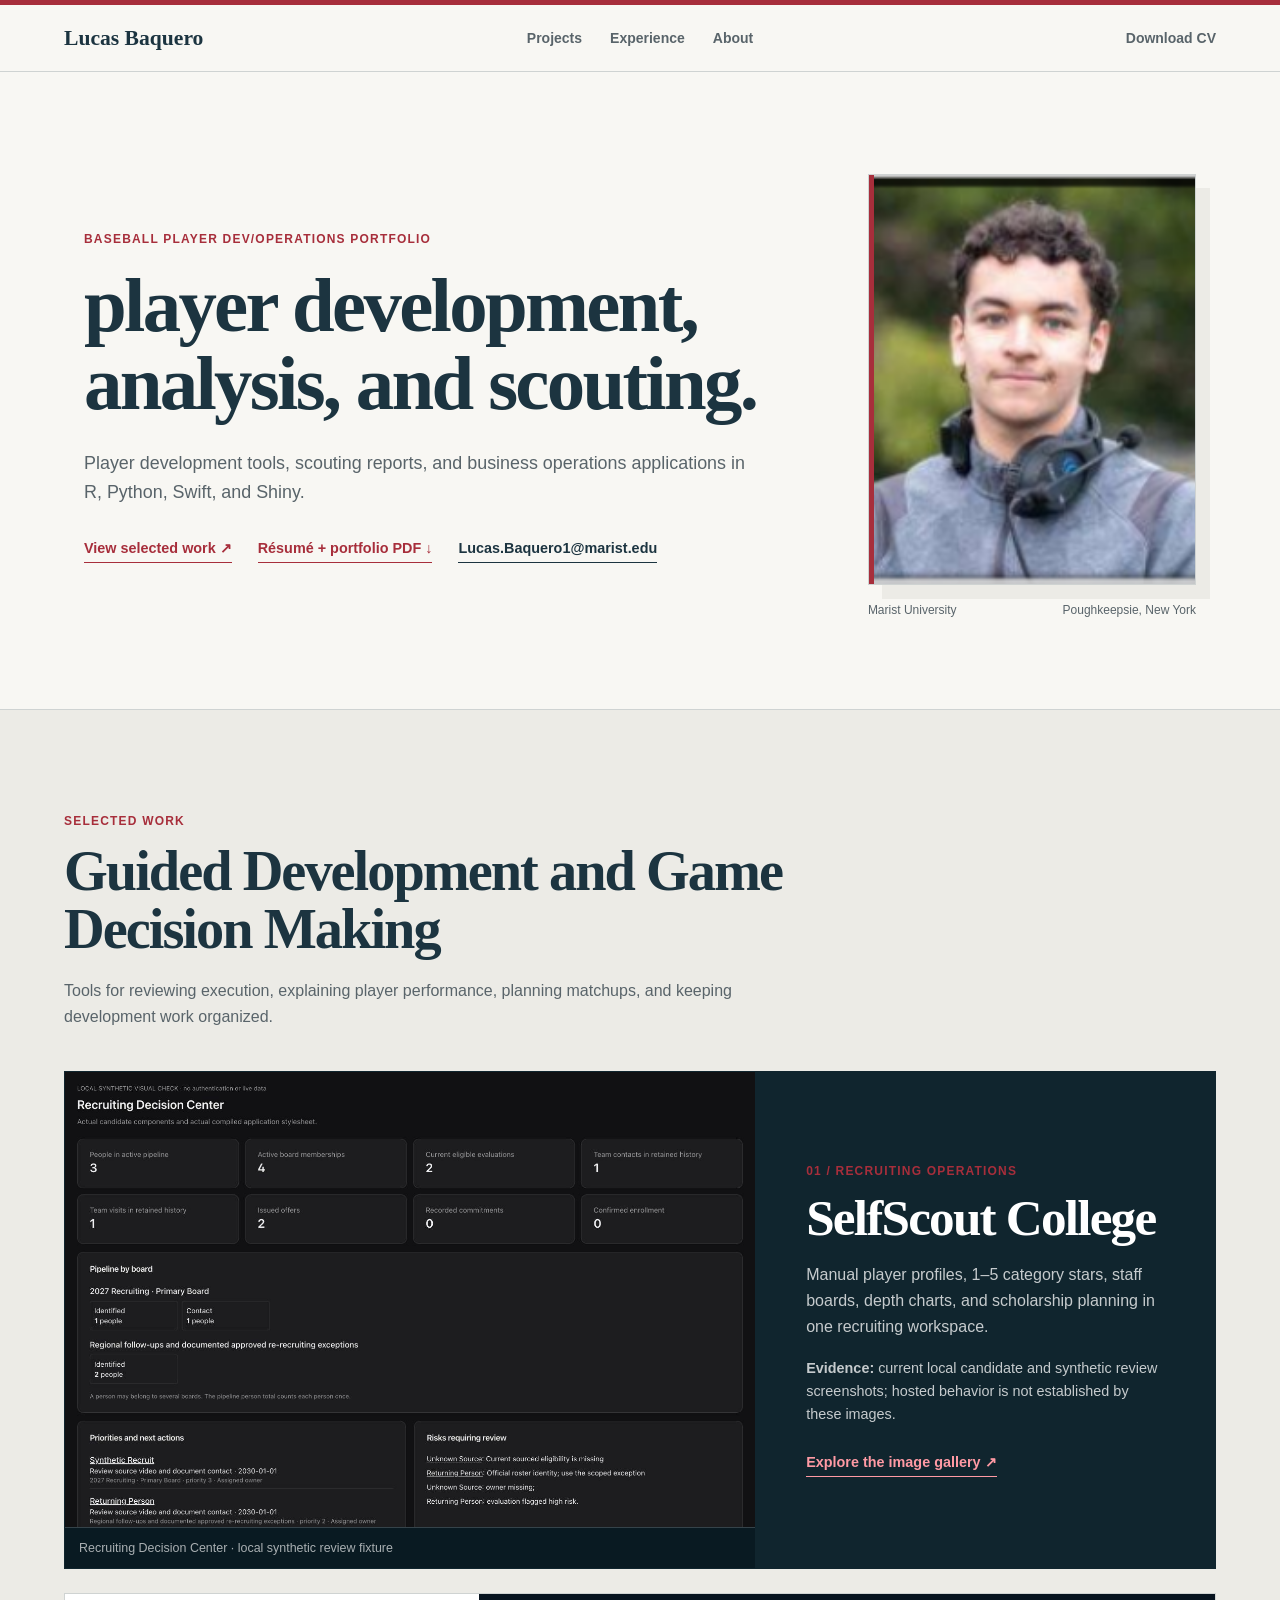
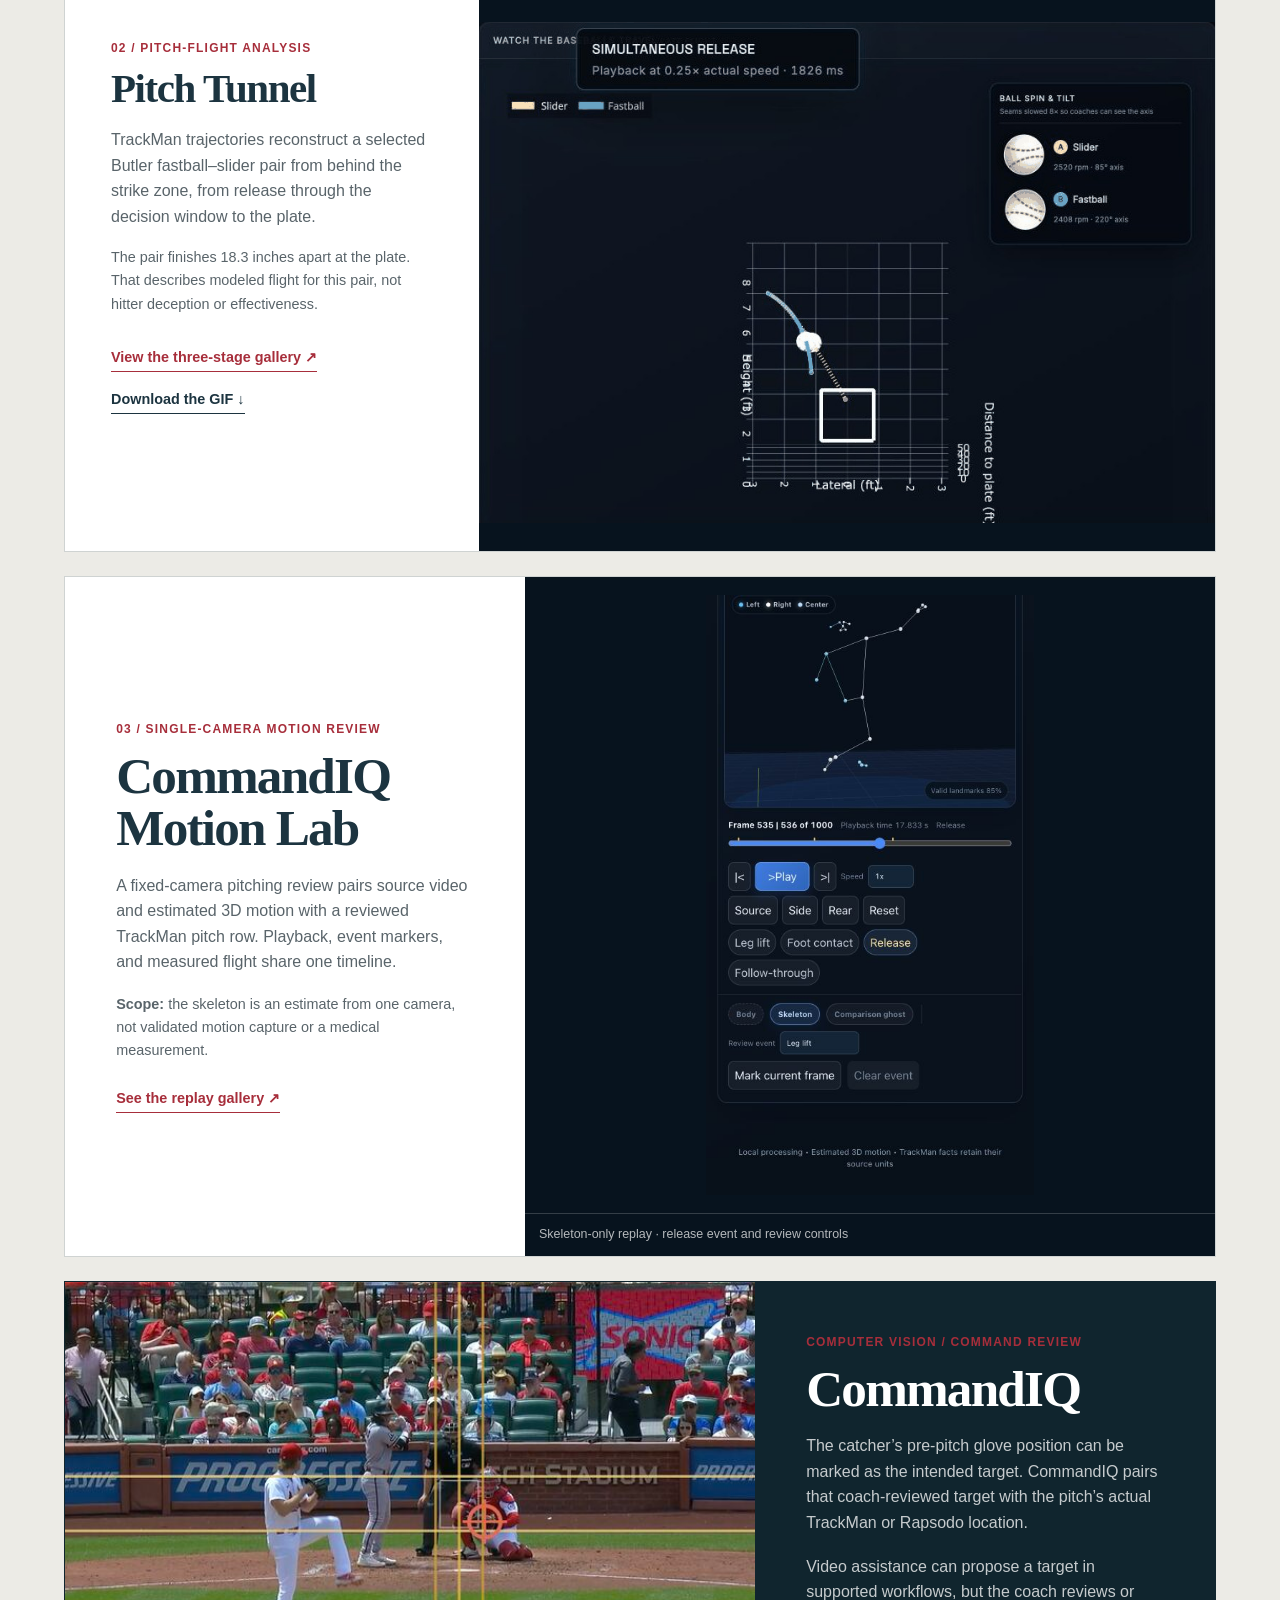
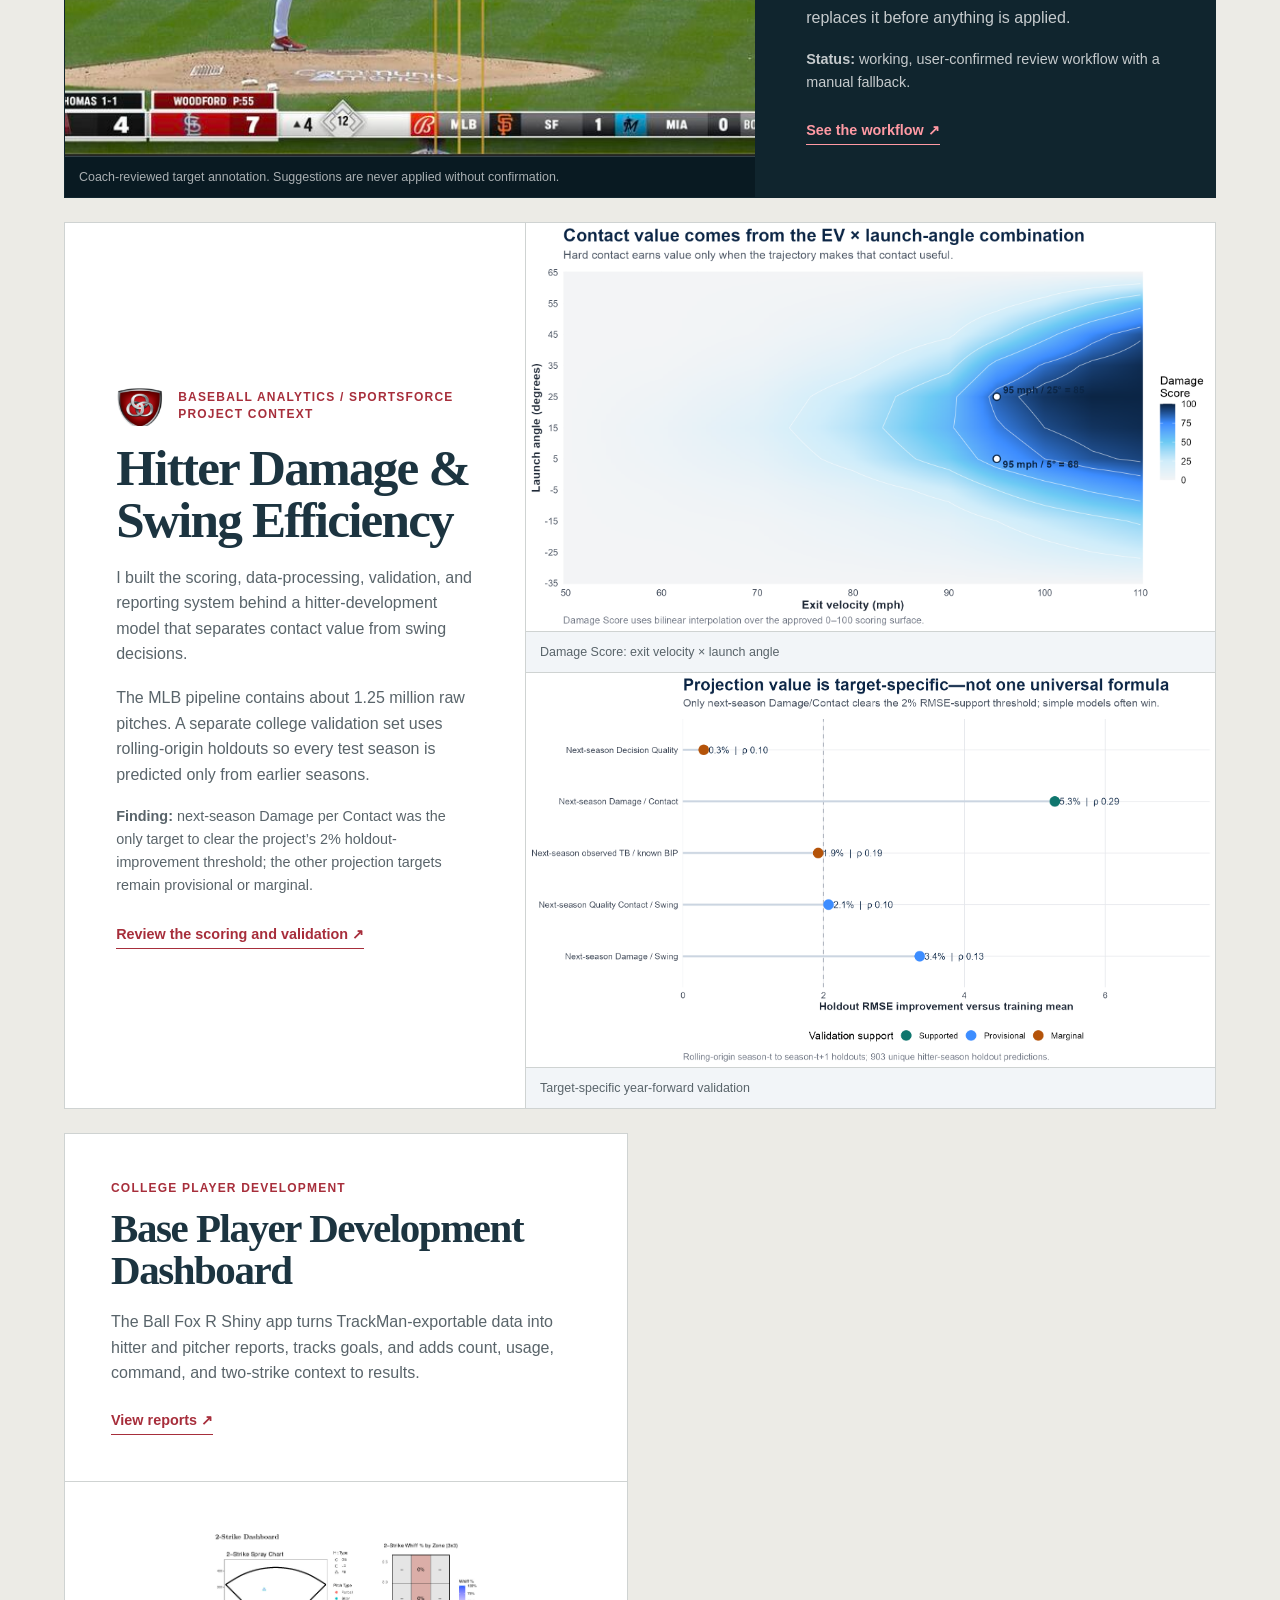
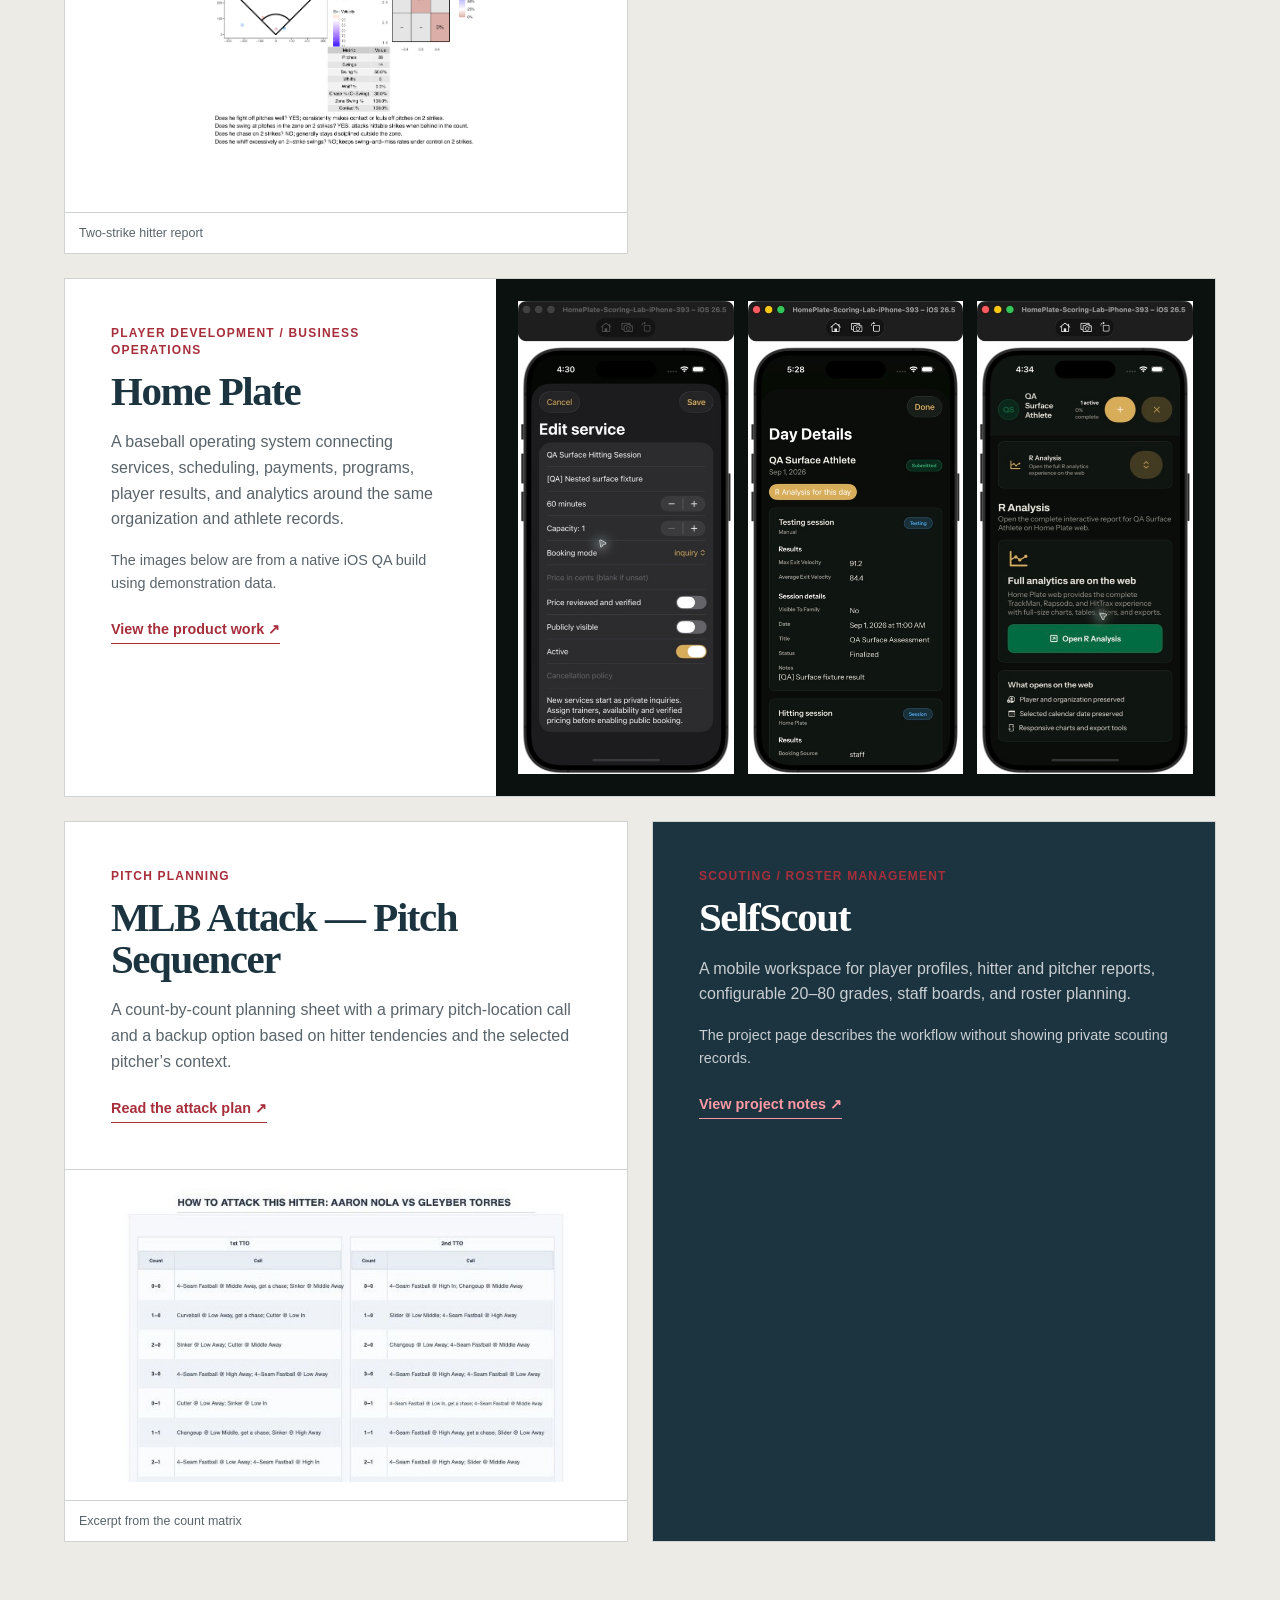
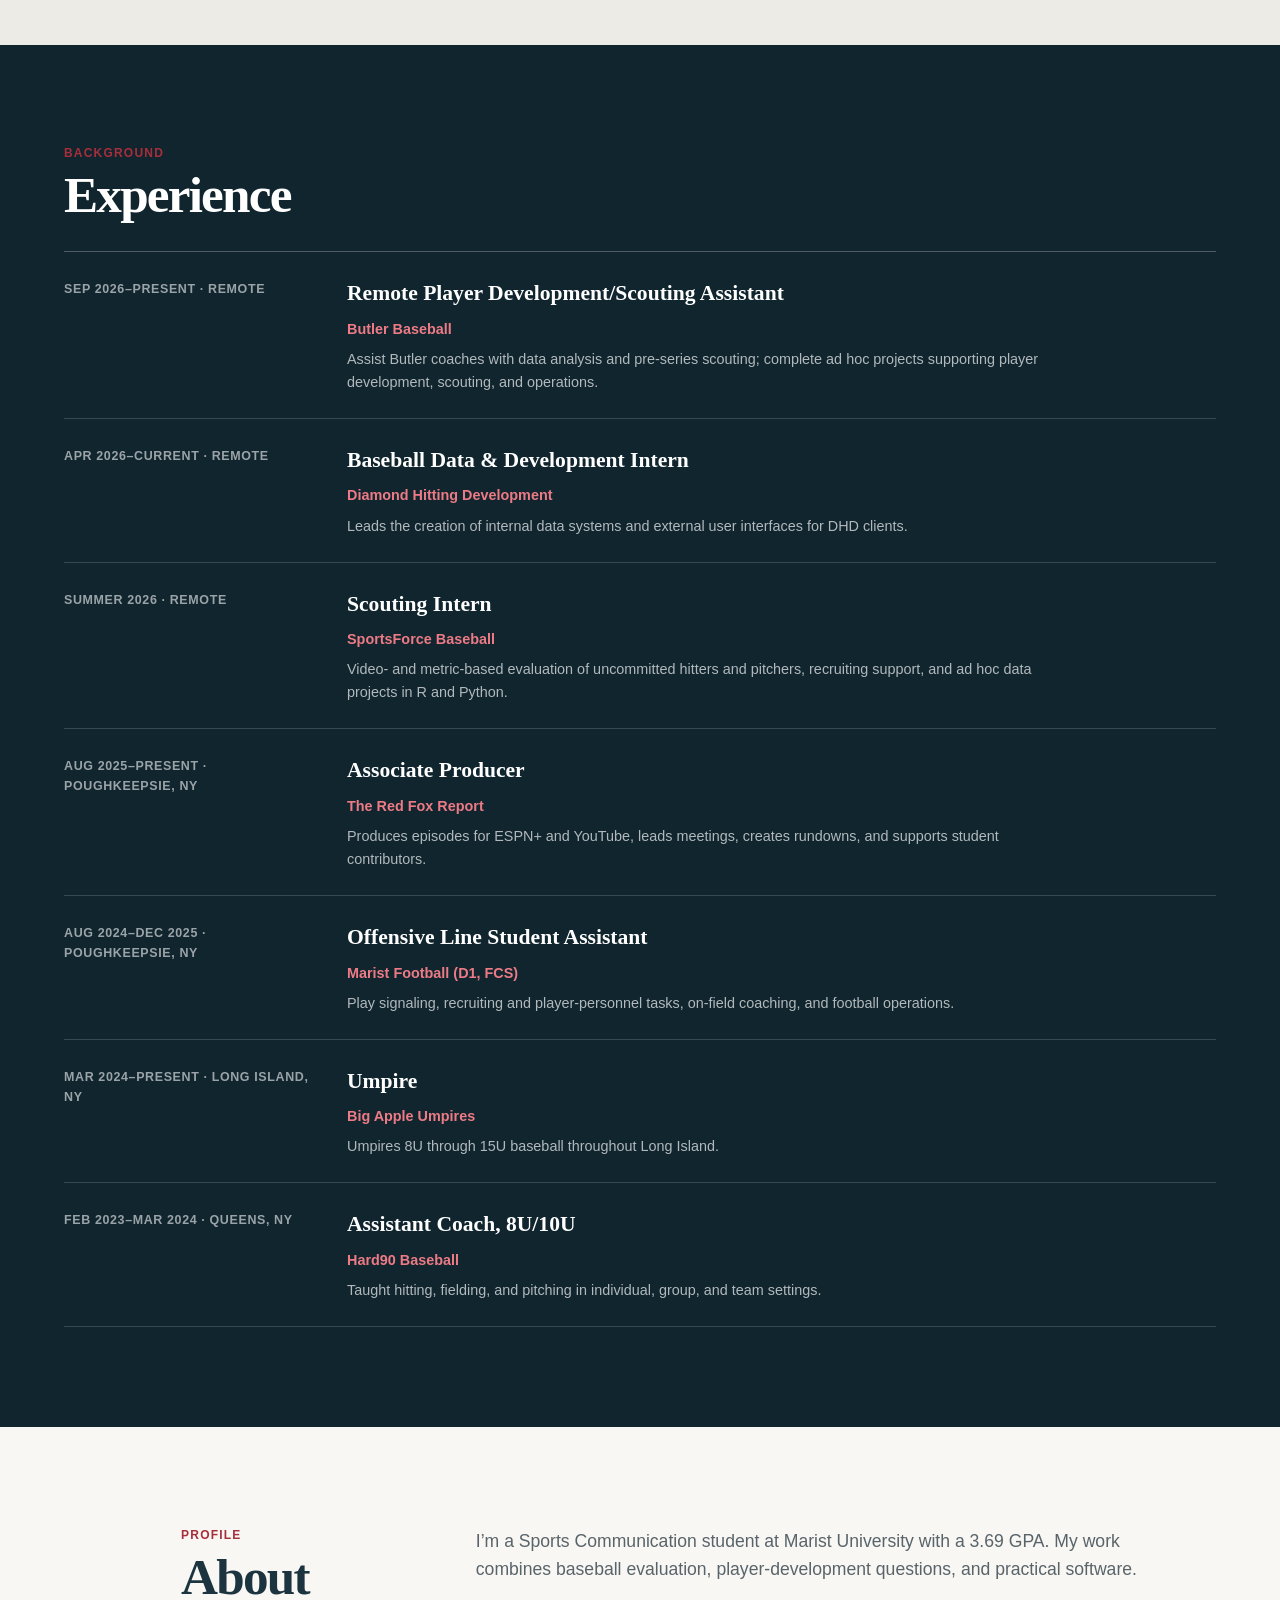
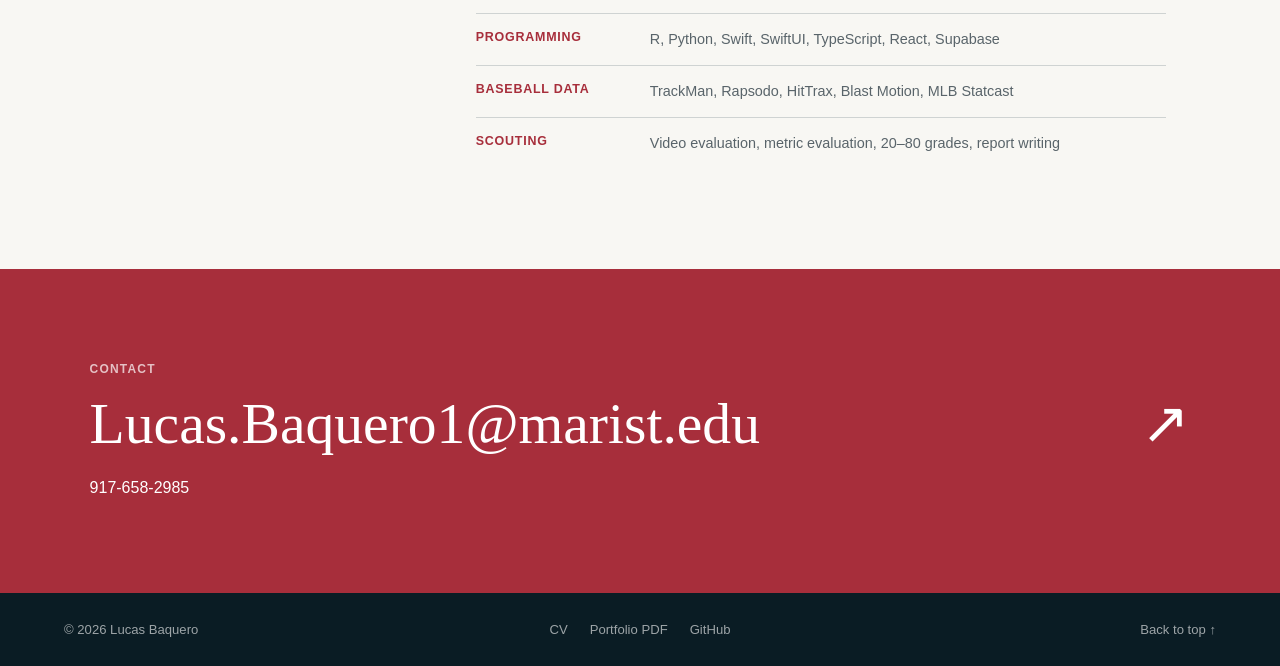
==== commit e9249906: "Feature SelfScout College, Pitch Tunnel, and Motion Lab" ====
--- a/index.html
+++ b/index.html
@@ -22,7 +22,7 @@
         <a href="#experience">Experience</a>
         <a href="#about">About</a>
       </nav>
-      <a class="resume-link" href="Lucas_Baquero_Resume.pdf" download>Download résumé</a>
+      <a class="resume-link" href="LucasBaqueroCV.pdf" download>Download CV</a>
     </header>
 
     <section class="hero" aria-labelledby="hero-title">
@@ -32,6 +32,7 @@
         <p class="hero-lede">Player development tools, scouting reports, and business operations applications in R, Python, Swift, and Shiny.</p>
         <div class="hero-links">
           <a class="text-link" href="#work">View selected work ↗</a>
+          <a class="text-link" href="LucasBaqueroPO.pdf" download>Résumé + portfolio PDF ↓</a>
           <a class="text-link quiet-link" href="mailto:Lucas.Baquero1@marist.edu">Lucas.Baquero1@marist.edu</a>
         </div>
       </div>
@@ -47,6 +48,51 @@
         <h2>Guided Development and Game Decision Making</h2>
         <p>Tools for reviewing execution, explaining player performance, planning matchups, and keeping development work organized.</p>
       </div>
+
+      <article class="featured-project featured-dark featured-demo">
+        <figure class="featured-media">
+          <a href="selfscout-college.html#gallery"><img src="SelfScoutCollege-Dashboard.jpg" alt="SelfScout College Recruiting Decision Center shown with clearly labeled synthetic review records"></a>
+          <figcaption>Recruiting Decision Center · local synthetic review fixture</figcaption>
+        </figure>
+        <div class="featured-copy">
+          <p class="project-type">01 / Recruiting operations</p>
+          <h3>SelfScout College</h3>
+          <p>Manual player profiles, 1–5 category stars, staff boards, depth charts, and scholarship planning in one recruiting workspace.</p>
+          <p class="project-status"><strong>Evidence:</strong> current local candidate and synthetic review screenshots; hosted behavior is not established by these images.</p>
+          <a class="text-link light-link" href="selfscout-college.html">Explore the image gallery ↗</a>
+        </div>
+      </article>
+
+      <article class="project-card project-card-wide butler-card">
+        <div class="card-copy">
+          <p class="project-type">02 / Pitch-flight analysis</p>
+          <h3>Pitch Tunnel</h3>
+          <p>TrackMan trajectories reconstruct a selected Butler fastball–slider pair from behind the strike zone, from release through the decision window to the plate.</p>
+          <p class="project-status">The pair finishes 18.3 inches apart at the plate. That describes modeled flight for this pair, not hitter deception or effectiveness.</p>
+          <div class="project-links">
+            <a class="text-link" href="butler-pitch-tunnel.html">View the three-stage gallery ↗</a>
+            <a class="text-link quiet-link" href="PitchTunnelThreeStages.gif" download>Download the GIF ↓</a>
+          </div>
+        </div>
+        <figure class="motion-figure">
+          <img id="butler-home-motion" src="PitchTunnelThreeStages.gif" data-animated-source="PitchTunnelThreeStages.gif" data-still-source="PitchTunnel-Release.jpg" alt="Three-frame reconstruction of the same Butler fastball and slider pair at release, decision window, and plate">
+          <figcaption><span>Release → decision window → plate · selected fastball–slider pair</span><button type="button" data-motion-toggle="butler-home-motion" aria-pressed="true">Pause animation</button></figcaption>
+        </figure>
+      </article>
+
+      <article class="featured-project model-feature motion-feature">
+        <div class="featured-copy">
+          <p class="project-type">03 / Single-camera motion review</p>
+          <h3>CommandIQ Motion Lab</h3>
+          <p>A fixed-camera pitching review pairs source video and estimated 3D motion with a reviewed TrackMan pitch row. Playback, event markers, and measured flight share one timeline.</p>
+          <p class="project-status"><strong>Scope:</strong> the skeleton is an estimate from one camera, not validated motion capture or a medical measurement.</p>
+          <a class="text-link" href="motion-lab.html">See the replay gallery ↗</a>
+        </div>
+        <figure class="motion-preview">
+          <a href="motion-lab.html#gallery"><img src="MotionLab-Replay.jpg" alt="Motion Lab skeleton-only replay with playback controls and no player identity or source video"></a>
+          <figcaption>Skeleton-only replay · release event and review controls</figcaption>
+        </figure>
+      </article>
 
       <article class="featured-project featured-dark">
         <figure class="featured-media">
@@ -87,23 +133,6 @@
         </div>
       </article>
 
-      <article class="project-card project-card-wide butler-card">
-        <div class="card-copy">
-          <p class="project-type">Pitch-flight analysis</p>
-          <h3>Butler Pitch Tunnel</h3>
-          <p>TrackMan trajectories reconstruct a Butler fastball–slider pair from behind the strike zone. The selected pitches start from a similar release lane and finish 18.3 inches apart at the plate.</p>
-          <p class="project-status">That measurement describes this pair’s modeled flight; it does not by itself prove deception or hitter effectiveness.</p>
-          <div class="project-links">
-            <a class="text-link" href="butler-pitch-tunnel.html">View the full analysis ↗</a>
-            <a class="text-link quiet-link" href="https://ltbaquero.shinyapps.io/DHDApp/" target="_blank" rel="noreferrer">Open Shiny app ↗</a>
-          </div>
-        </div>
-        <figure class="motion-figure">
-          <img id="butler-home-motion" src="butler-tunnel-behind-zone.gif" data-animated-source="butler-tunnel-behind-zone.gif" data-still-source="butler-tunnel-behind-zone-release.jpg" alt="Modeled Butler fastball and slider trajectories viewed from behind a visible strike zone">
-          <figcaption><span>Fastball–slider pair · modeled from behind the zone</span><button type="button" data-motion-toggle="butler-home-motion" aria-pressed="true">Pause animation</button></figcaption>
-        </figure>
-      </article>
-
       <div class="project-grid">
         <article class="project-card">
           <div class="card-copy">
@@ -161,6 +190,7 @@
     <section class="experience-section" id="experience">
       <div class="section-heading"><p class="eyebrow">Background</p><h2>Experience</h2></div>
       <div class="experience-list">
+        <article><p class="experience-when">Sep 2026–Present · Remote</p><div><h3>Remote Player Development/Scouting Assistant</h3><p class="organization">Butler Baseball</p><p>Assist Butler coaches with data analysis and pre-series scouting; complete ad hoc projects supporting player development, scouting, and operations.</p></div></article>
         <article><p class="experience-when">Apr 2026–Current · Remote</p><div><h3>Baseball Data &amp; Development Intern</h3><p class="organization">Diamond Hitting Development</p><p>Leads the creation of internal data systems and external user interfaces for DHD clients.</p></div></article>
         <article><p class="experience-when">Summer 2026 · Remote</p><div><h3>Scouting Intern</h3><p class="organization">SportsForce Baseball</p><p>Video- and metric-based evaluation of uncommitted hitters and pitchers, recruiting support, and ad hoc data projects in R and Python.</p></div></article>
         <article><p class="experience-when">Aug 2025–Present · Poughkeepsie, NY</p><div><h3>Associate Producer</h3><p class="organization">The Red Fox Report</p><p>Produces episodes for ESPN+ and YouTube, leads meetings, creates rundowns, and supports student contributors.</p></div></article>
@@ -188,7 +218,7 @@
       <p>917-658-2985</p>
     </section>
 
-    <footer><p>© 2026 Lucas Baquero</p><div><a href="Lucas_Baquero_Resume.pdf" download>Résumé</a><a href="https://github.com/LBaquero33">GitHub</a></div><a href="#top">Back to top ↑</a></footer>
+    <footer><p>© 2026 Lucas Baquero</p><div><a href="LucasBaqueroCV.pdf" download>CV</a><a href="LucasBaqueroPO.pdf" download>Portfolio PDF</a><a href="https://github.com/LBaquero33">GitHub</a></div><a href="#top">Back to top ↑</a></footer>
   </main>
   <script src="site.js"></script>
 </body>
--- a/styles.css
+++ b/styles.css
@@ -174,6 +174,9 @@
   line-height: 1.45;
 }
 .featured-dark .featured-media figcaption { color: rgba(255,255,255,.65); border-color: rgba(255,255,255,.18); }
+.featured-demo .featured-media { align-content: center; }
+.featured-demo .featured-media a { display: flex; align-items: center; min-height: 430px; }
+.featured-demo .featured-media img { min-height: 0; max-height: 550px; object-fit: contain; }
 .featured-copy { padding: clamp(32px, 4vw, 54px); align-self: center; min-width: 0; }
 .featured-copy h3 { margin-top: 12px; font-size: clamp(2.55rem, 4vw, 4rem); }
 .featured-dark .featured-copy h3 { color: white; }
@@ -189,6 +192,10 @@
 .model-evidence figure { min-width: 0; margin: 0; border-left: 1px solid var(--line); }
 .model-evidence figure + figure { border-top: 1px solid var(--line); }
 .model-evidence img { width: 100%; height: auto; object-fit: contain; background: white; }
+.motion-preview { margin: 0; min-width: 0; display: grid; grid-template-rows: 1fr auto; background: #07131e; }
+.motion-preview a { display: flex; justify-content: center; align-items: center; min-height: 550px; padding: 18px; }
+.motion-preview img { max-height: 600px; width: auto; object-fit: contain; }
+.motion-preview figcaption { padding: 11px 14px; border-top: 1px solid rgba(255,255,255,.18); color: rgba(255,255,255,.7); font-size: .78rem; }
 
 .project-card {
   overflow: hidden;
@@ -302,6 +309,11 @@
 .case-gallery figure { margin: 0; overflow: hidden; background: white; border: 1px solid var(--line); }
 .case-gallery img { width: 100%; height: auto; }
 .case-gallery .wide { grid-column: 1 / -1; }
+.case-gallery a { display: block; }
+.case-gallery a:hover img,
+.case-gallery a:focus-visible img { outline: 3px solid var(--red); outline-offset: -3px; }
+.case-gallery .portrait-capture { max-width: 380px; }
+.case-gallery .portrait-capture img { max-height: 580px; object-fit: contain; background: #07131e; }
 .phone-gallery { align-items: start; grid-template-columns: repeat(3, 1fr); padding: 22px; background: #0b110f; }
 .phone-gallery figure { border-color: #28332d; background: #0b110f; }
 .phone-gallery figcaption { color: rgba(255,255,255,.68); border-color: rgba(255,255,255,.15); }
@@ -345,6 +357,8 @@
   .portrait { max-width: 360px; }
   .section-intro h2 { font-size: 2.35rem; }
   .featured-media img { min-height: 260px; }
+  .featured-demo .featured-media a { min-height: 250px; }
+  .motion-preview a { min-height: 420px; }
   .model-evidence figure { border-left: 0; border-top: 1px solid var(--line); }
   .phone-strip { min-height: 0; grid-template-columns: repeat(3, minmax(120px, 1fr)); overflow-x: auto; }
   .phone-strip img { min-width: 120px; }
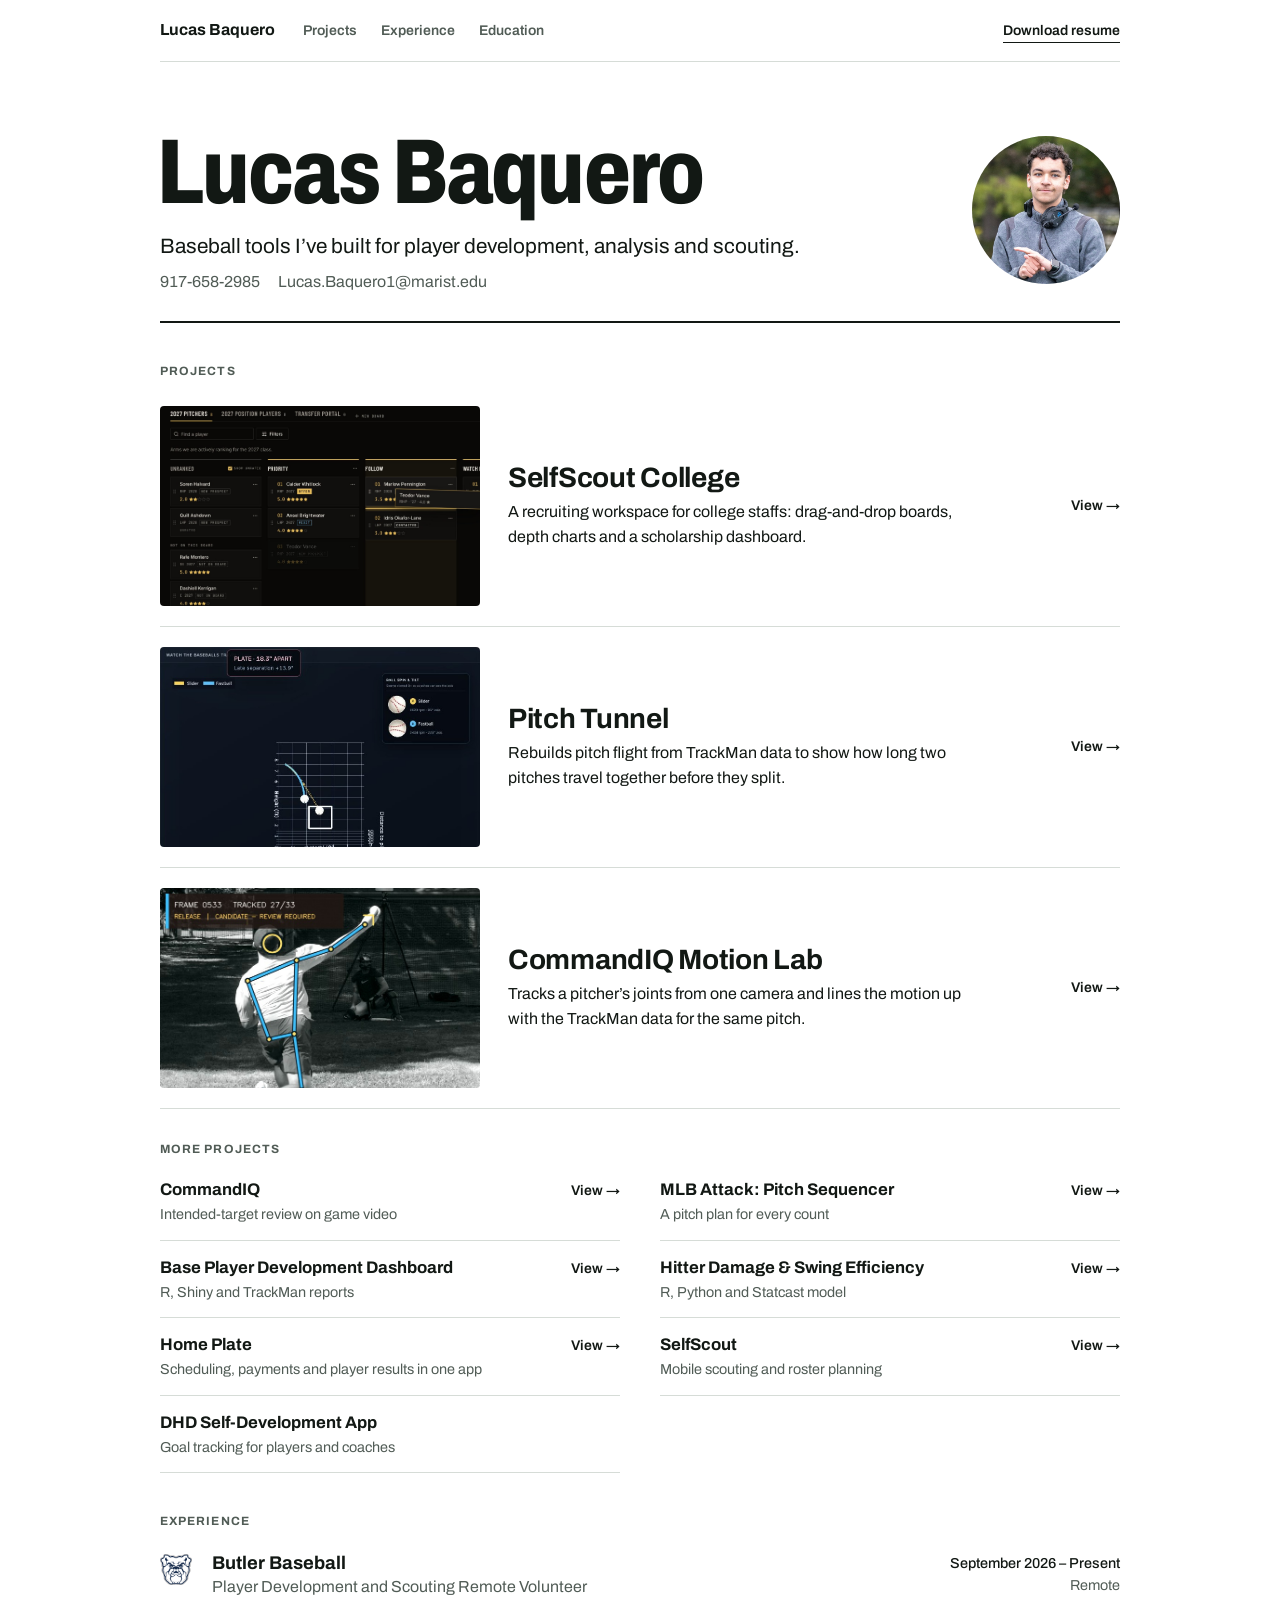
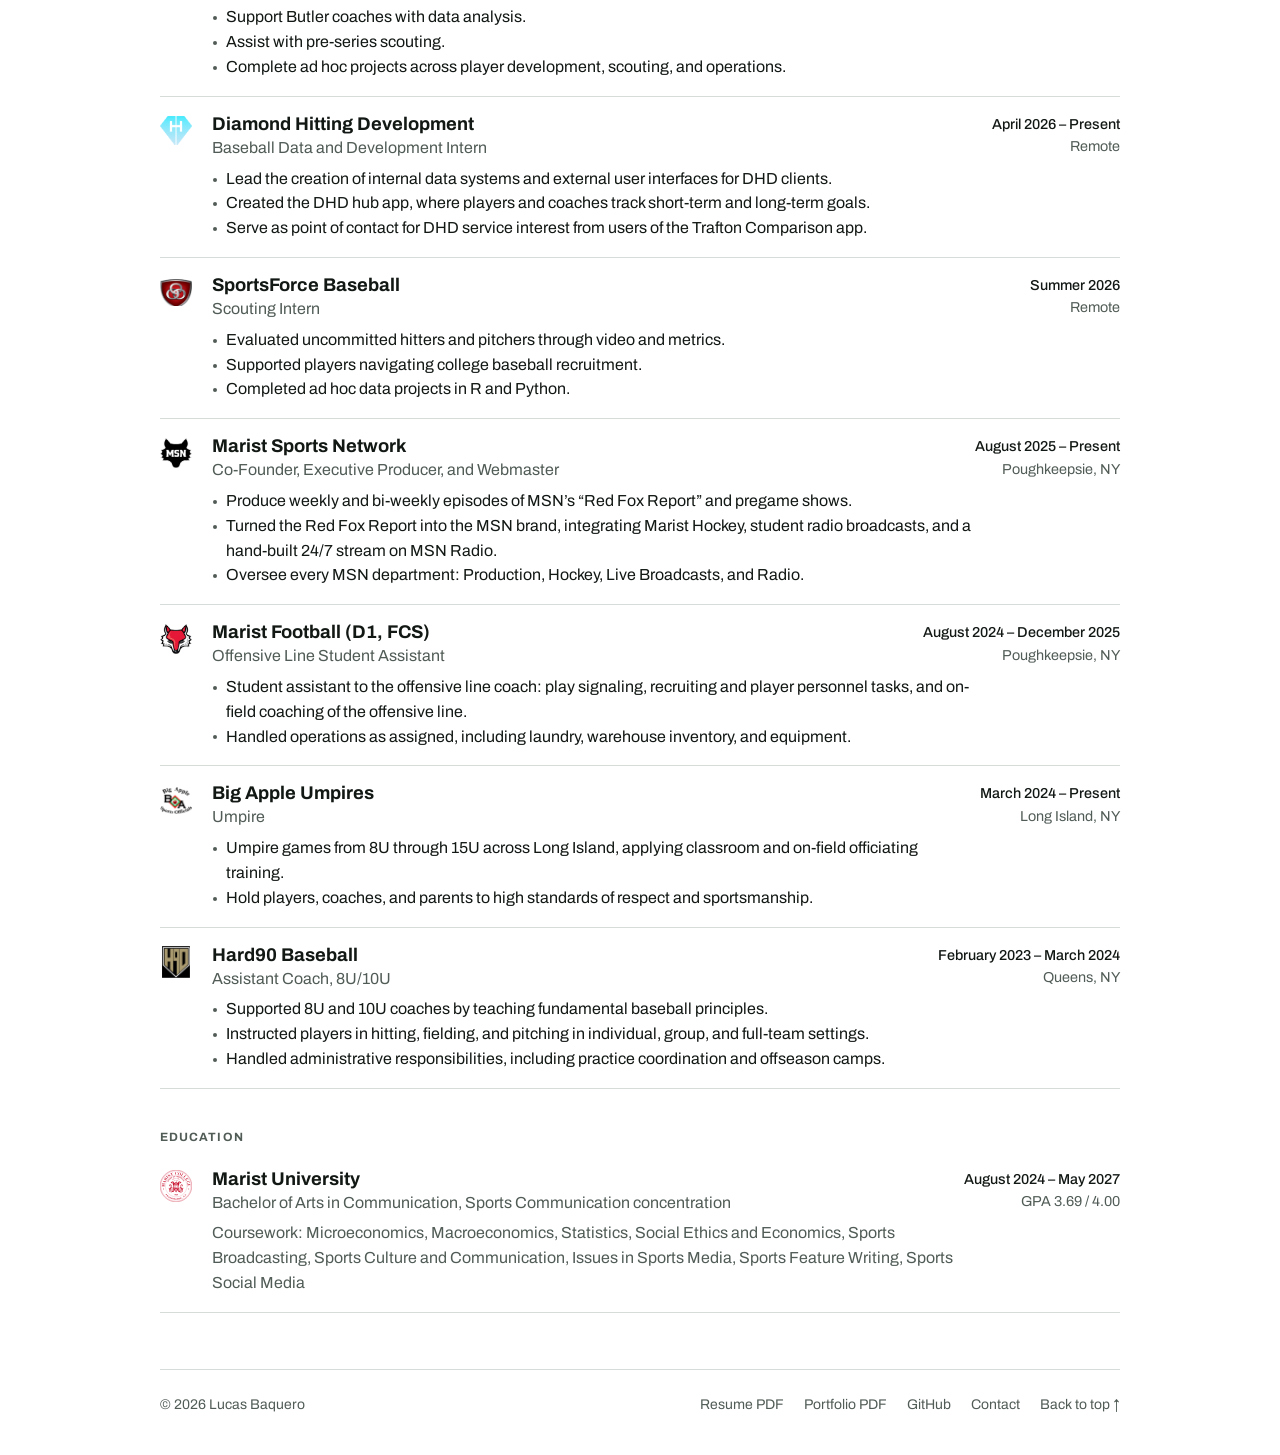
==== commit b5b28c06: "Rebuild site to match the simplified resume and portfolio Plain black-on-white design across all pag" ====
--- a/index.html
+++ b/index.html
@@ -3,223 +3,123 @@
 <head>
   <meta charset="utf-8">
   <meta name="viewport" content="width=device-width, initial-scale=1">
-  <meta name="description" content="Lucas Baquero's baseball player-development, analysis, scouting, and operations portfolio.">
-  <meta property="og:title" content="Lucas Baquero | Baseball Player Dev/Operations Portfolio">
-  <meta property="og:description" content="Player development tools, scouting reports, and baseball business operations applications.">
+  <meta name="description" content="Lucas Baquero's baseball portfolio: tools for player development, analysis and scouting.">
+  <meta property="og:title" content="Lucas Baquero | Baseball Portfolio">
+  <meta property="og:description" content="Baseball tools I’ve built for player development, analysis and scouting.">
+  <meta property="og:url" content="https://lbaquero33.github.io/">
   <meta property="og:type" content="website">
-  <meta property="og:url" content="https://lbaquero33.github.io/">
   <meta property="og:image" content="https://lbaquero33.github.io/og-editorial.png">
   <meta name="twitter:card" content="summary_large_image">
-  <title>Lucas Baquero | Baseball Player Dev/Operations Portfolio</title>
+  <title>Lucas Baquero | Baseball Player Development and Scouting</title>
+  <link rel="preconnect" href="https://fonts.googleapis.com">
+  <link rel="preconnect" href="https://fonts.gstatic.com" crossorigin>
+  <link href="https://fonts.googleapis.com/css2?family=Archivo:ital,wdth,wght@0,62..125,100..900;1,62..125,100..900&display=swap" rel="stylesheet">
   <link rel="stylesheet" href="styles.css">
 </head>
 <body>
   <main id="top">
     <header class="site-header">
       <a class="nameplate" href="#top">Lucas Baquero</a>
-      <nav aria-label="Main navigation">
-        <a href="#work">Projects</a>
-        <a href="#experience">Experience</a>
-        <a href="#about">About</a>
-      </nav>
-      <a class="resume-link" href="LucasBaqueroCV.pdf" download>Download CV</a>
+      <nav aria-label="Main navigation"><a href="#work">Projects</a><a href="#experience">Experience</a><a href="#education">Education</a></nav>
+      <a class="resume-link" href="LucasBaqueroCV.pdf" download>Download resume</a>
     </header>
 
-    <section class="hero" aria-labelledby="hero-title">
-      <div class="hero-copy">
-        <p class="eyebrow">Baseball Player Dev/Operations Portfolio</p>
-        <h1 id="hero-title">player development, analysis, and scouting.</h1>
-        <p class="hero-lede">Player development tools, scouting reports, and business operations applications in R, Python, Swift, and Shiny.</p>
-        <div class="hero-links">
-          <a class="text-link" href="#work">View selected work ↗</a>
-          <a class="text-link" href="LucasBaqueroPO.pdf" download>Résumé + portfolio PDF ↓</a>
-          <a class="text-link quiet-link" href="mailto:Lucas.Baquero1@marist.edu">Lucas.Baquero1@marist.edu</a>
-        </div>
+    <section class="mast">
+      <div>
+        <h1>Lucas Baquero</h1>
+        <p class="line">Baseball tools I’ve built for player development, analysis and scouting.</p>
+        <p class="contact"><a href="tel:+19176582985">917-658-2985</a><a href="mailto:Lucas.Baquero1@marist.edu">Lucas.Baquero1@marist.edu</a></p>
       </div>
-      <figure class="portrait">
-        <div class="portrait-frame"><img src="lucas-headshot.png" alt="Lucas Baquero"></div>
-        <figcaption><span>Marist University</span><span>Poughkeepsie, New York</span></figcaption>
-      </figure>
+      <img class="photo" src="lucas-photo.jpg" alt="Lucas Baquero">
     </section>
 
-    <section class="work-section" id="work">
-      <div class="section-intro">
-        <p class="eyebrow">Selected work</p>
-        <h2>Guided Development and Game Decision Making</h2>
-        <p>Tools for reviewing execution, explaining player performance, planning matchups, and keeping development work organized.</p>
-      </div>
+    <section class="home-section" id="work">
+      <h2 class="label">Projects</h2>
+      <a class="feat" href="selfscout-college.html">
+        <img src="selfscout-boards.jpg" alt="SelfScout College recruiting board with a player card being dragged between tiers">
+        <div><h3>SelfScout College</h3><p>A recruiting workspace for college staffs: drag-and-drop boards, depth charts and a scholarship dashboard.</p></div>
+        <span class="go">View →</span>
+      </a>
+      <a class="feat" href="butler-pitch-tunnel.html">
+        <img src="PitchTunnel-Plate.jpg" alt="A fastball and slider separated at the plate in the Pitch Tunnel view">
+        <div><h3>Pitch Tunnel</h3><p>Rebuilds pitch flight from TrackMan data to show how long two pitches travel together before they split.</p></div>
+        <span class="go">View →</span>
+      </a>
+      <a class="feat" href="motion-lab.html">
+        <img src="motion-lab-release.jpg" alt="A pitcher at release with tracked joints drawn over the video">
+        <div><h3>CommandIQ Motion Lab</h3><p>Tracks a pitcher’s joints from one camera and lines the motion up with the TrackMan data for the same pitch.</p></div>
+        <span class="go">View →</span>
+      </a>
 
-      <article class="featured-project featured-dark featured-demo">
-        <figure class="featured-media">
-          <a href="selfscout-college.html#gallery"><img src="SelfScoutCollege-Dashboard.jpg" alt="SelfScout College Recruiting Decision Center shown with clearly labeled synthetic review records"></a>
-          <figcaption>Recruiting Decision Center · local synthetic review fixture</figcaption>
-        </figure>
-        <div class="featured-copy">
-          <p class="project-type">01 / Recruiting operations</p>
-          <h3>SelfScout College</h3>
-          <p>Manual player profiles, 1–5 category stars, staff boards, depth charts, and scholarship planning in one recruiting workspace.</p>
-          <p class="project-status"><strong>Evidence:</strong> current local candidate and synthetic review screenshots; hosted behavior is not established by these images.</p>
-          <a class="text-link light-link" href="selfscout-college.html">Explore the image gallery ↗</a>
-        </div>
-      </article>
-
-      <article class="project-card project-card-wide butler-card">
-        <div class="card-copy">
-          <p class="project-type">02 / Pitch-flight analysis</p>
-          <h3>Pitch Tunnel</h3>
-          <p>TrackMan trajectories reconstruct a selected Butler fastball–slider pair from behind the strike zone, from release through the decision window to the plate.</p>
-          <p class="project-status">The pair finishes 18.3 inches apart at the plate. That describes modeled flight for this pair, not hitter deception or effectiveness.</p>
-          <div class="project-links">
-            <a class="text-link" href="butler-pitch-tunnel.html">View the three-stage gallery ↗</a>
-            <a class="text-link quiet-link" href="PitchTunnelThreeStages.gif" download>Download the GIF ↓</a>
-          </div>
-        </div>
-        <figure class="motion-figure">
-          <img id="butler-home-motion" src="PitchTunnelThreeStages.gif" data-animated-source="PitchTunnelThreeStages.gif" data-still-source="PitchTunnel-Release.jpg" alt="Three-frame reconstruction of the same Butler fastball and slider pair at release, decision window, and plate">
-          <figcaption><span>Release → decision window → plate · selected fastball–slider pair</span><button type="button" data-motion-toggle="butler-home-motion" aria-pressed="true">Pause animation</button></figcaption>
-        </figure>
-      </article>
-
-      <article class="featured-project model-feature motion-feature">
-        <div class="featured-copy">
-          <p class="project-type">03 / Single-camera motion review</p>
-          <h3>CommandIQ Motion Lab</h3>
-          <p>A fixed-camera pitching review pairs source video and estimated 3D motion with a reviewed TrackMan pitch row. Playback, event markers, and measured flight share one timeline.</p>
-          <p class="project-status"><strong>Scope:</strong> the skeleton is an estimate from one camera, not validated motion capture or a medical measurement.</p>
-          <a class="text-link" href="motion-lab.html">See the replay gallery ↗</a>
-        </div>
-        <figure class="motion-preview">
-          <a href="motion-lab.html#gallery"><img src="MotionLab-Replay.jpg" alt="Motion Lab skeleton-only replay with playback controls and no player identity or source video"></a>
-          <figcaption>Skeleton-only replay · release event and review controls</figcaption>
-        </figure>
-      </article>
-
-      <article class="featured-project featured-dark">
-        <figure class="featured-media">
-          <img src="commandiq.jpeg" alt="CommandIQ review frame with a coach-selected intended target marked over game video">
-          <figcaption>Coach-reviewed target annotation. Suggestions are never applied without confirmation.</figcaption>
-        </figure>
-        <div class="featured-copy">
-          <p class="project-type">Computer vision / command review</p>
-          <h3>CommandIQ</h3>
-          <p>The catcher’s pre-pitch glove position can be marked as the intended target. CommandIQ pairs that coach-reviewed target with the pitch’s actual TrackMan or Rapsodo location.</p>
-          <p>Video assistance can propose a target in supported workflows, but the coach reviews or replaces it before anything is applied.</p>
-          <p class="project-status"><strong>Status:</strong> working, user-confirmed review workflow with a manual fallback.</p>
-          <a class="text-link light-link" href="commandiq.html">See the workflow ↗</a>
-        </div>
-      </article>
-
-      <article class="featured-project model-feature">
-        <div class="featured-copy">
-          <div class="project-heading-line">
-            <img src="sportsforce.png" alt="SportsForce Baseball" width="48" height="48">
-            <p class="project-type">Baseball analytics / SportsForce project context</p>
-          </div>
-          <h3>Hitter Damage &amp; Swing Efficiency</h3>
-          <p>I built the scoring, data-processing, validation, and reporting system behind a hitter-development model that separates contact value from swing decisions.</p>
-          <p>The MLB pipeline contains about 1.25 million raw pitches. A separate college validation set uses rolling-origin holdouts so every test season is predicted only from earlier seasons.</p>
-          <p class="project-status"><strong>Finding:</strong> next-season Damage per Contact was the only target to clear the project’s 2% holdout-improvement threshold; the other projection targets remain provisional or marginal.</p>
-          <a class="text-link" href="hitter-damage.html">Review the scoring and validation ↗</a>
-        </div>
-        <div class="model-evidence">
-          <figure>
-            <img src="hitter-damage-surface.png" alt="Damage Score surface combining exit velocity and launch angle">
-            <figcaption>Damage Score: exit velocity × launch angle</figcaption>
-          </figure>
-          <figure>
-            <img src="hitter-future-validation.png" alt="Rolling-origin holdout validation results for five next-season hitter targets">
-            <figcaption>Target-specific year-forward validation</figcaption>
-          </figure>
-        </div>
-      </article>
-
-      <div class="project-grid">
-        <article class="project-card">
-          <div class="card-copy">
-            <p class="project-type">College player development</p>
-            <h3>Base Player Development Dashboard</h3>
-            <p>The Ball Fox R Shiny app turns TrackMan-exportable data into hitter and pitcher reports, tracks goals, and adds count, usage, command, and two-strike context to results.</p>
-            <a class="text-link" href="ball-fox.html">View reports ↗</a>
-          </div>
-          <figure class="card-media report-preview">
-            <img src="ballfox-hitter.jpg" alt="Ball Fox two-strike hitter report">
-            <figcaption>Two-strike hitter report</figcaption>
-          </figure>
-        </article>
-
-        <article class="project-card homeplate-card">
-          <div class="card-copy">
-            <p class="project-type">Player development / business operations</p>
-            <h3>Home Plate</h3>
-            <p>A baseball operating system connecting services, scheduling, payments, programs, player results, and analytics around the same organization and athlete records.</p>
-            <p class="project-status">The images below are from a native iOS QA build using demonstration data.</p>
-            <a class="text-link" href="home-plate.html">View the product work ↗</a>
-          </div>
-          <div class="phone-strip" aria-label="Home Plate native iOS screens">
-            <img src="homeplate-service-editor.jpg" alt="Home Plate iPhone service editor using demonstration data">
-            <img src="homeplate-day-results.jpg" alt="Home Plate iPhone player day results using demonstration data">
-            <img src="homeplate-r-analysis.jpg" alt="Home Plate iPhone R Analysis handoff using demonstration data">
-          </div>
-        </article>
-
-        <article class="project-card">
-          <div class="card-copy">
-            <p class="project-type">Pitch planning</p>
-            <h3>MLB Attack — Pitch Sequencer</h3>
-            <p>A count-by-count planning sheet with a primary pitch-location call and a backup option based on hitter tendencies and the selected pitcher’s context.</p>
-            <a class="text-link" href="mlb-attack.html">Read the attack plan ↗</a>
-          </div>
-          <figure class="card-media report-preview">
-            <img src="pitch-sequencer-excerpt.jpg" alt="Readable excerpt of an MLB Attack count-by-count pitch sequencer">
-            <figcaption>Excerpt from the count matrix</figcaption>
-          </figure>
-        </article>
-
-        <article class="project-card text-card">
-          <div class="card-copy">
-            <p class="project-type">Scouting / roster management</p>
-            <h3>SelfScout</h3>
-            <p>A mobile workspace for player profiles, hitter and pitcher reports, configurable 20–80 grades, staff boards, and roster planning.</p>
-            <p class="project-status">The project page describes the workflow without showing private scouting records.</p>
-            <a class="text-link" href="selfscout.html">View project notes ↗</a>
-          </div>
-        </article>
+      <h2 class="label" style="margin-top:32px">More projects</h2>
+      <div class="others">
+        <a href="commandiq.html"><div><h4>CommandIQ</h4><p>Intended-target review on game video</p></div><span class="go">View →</span></a>
+        <a href="mlb-attack.html"><div><h4>MLB Attack: Pitch Sequencer</h4><p>A pitch plan for every count</p></div><span class="go">View →</span></a>
+        <a href="ball-fox.html"><div><h4>Base Player Development Dashboard</h4><p>R, Shiny and TrackMan reports</p></div><span class="go">View →</span></a>
+        <a href="hitter-damage.html"><div><h4>Hitter Damage &amp; Swing Efficiency</h4><p>R, Python and Statcast model</p></div><span class="go">View →</span></a>
+        <a href="home-plate.html"><div><h4>Home Plate</h4><p>Scheduling, payments and player results in one app</p></div><span class="go">View →</span></a>
+        <a href="selfscout.html"><div><h4>SelfScout</h4><p>Mobile scouting and roster planning</p></div><span class="go">View →</span></a>
+        <div><div><h4>DHD Self-Development App</h4><p>Goal tracking for players and coaches</p></div></div>
       </div>
     </section>
 
-    <section class="experience-section" id="experience">
-      <div class="section-heading"><p class="eyebrow">Background</p><h2>Experience</h2></div>
-      <div class="experience-list">
-        <article><p class="experience-when">Sep 2026–Present · Remote</p><div><h3>Remote Player Development/Scouting Assistant</h3><p class="organization">Butler Baseball</p><p>Assist Butler coaches with data analysis and pre-series scouting; complete ad hoc projects supporting player development, scouting, and operations.</p></div></article>
-        <article><p class="experience-when">Apr 2026–Current · Remote</p><div><h3>Baseball Data &amp; Development Intern</h3><p class="organization">Diamond Hitting Development</p><p>Leads the creation of internal data systems and external user interfaces for DHD clients.</p></div></article>
-        <article><p class="experience-when">Summer 2026 · Remote</p><div><h3>Scouting Intern</h3><p class="organization">SportsForce Baseball</p><p>Video- and metric-based evaluation of uncommitted hitters and pitchers, recruiting support, and ad hoc data projects in R and Python.</p></div></article>
-        <article><p class="experience-when">Aug 2025–Present · Poughkeepsie, NY</p><div><h3>Associate Producer</h3><p class="organization">The Red Fox Report</p><p>Produces episodes for ESPN+ and YouTube, leads meetings, creates rundowns, and supports student contributors.</p></div></article>
-        <article><p class="experience-when">Aug 2024–Dec 2025 · Poughkeepsie, NY</p><div><h3>Offensive Line Student Assistant</h3><p class="organization">Marist Football (D1, FCS)</p><p>Play signaling, recruiting and player-personnel tasks, on-field coaching, and football operations.</p></div></article>
-        <article><p class="experience-when">Mar 2024–Present · Long Island, NY</p><div><h3>Umpire</h3><p class="organization">Big Apple Umpires</p><p>Umpires 8U through 15U baseball throughout Long Island.</p></div></article>
-        <article><p class="experience-when">Feb 2023–Mar 2024 · Queens, NY</p><div><h3>Assistant Coach, 8U/10U</h3><p class="organization">Hard90 Baseball</p><p>Taught hitting, fielding, and pitching in individual, group, and team settings.</p></div></article>
-      </div>
+    <section class="home-section" id="experience">
+      <h2 class="label">Experience</h2>
+        <div class="job">
+          <img src="logo-butler.png" alt="">
+          <div><h3>Butler Baseball</h3><p class="role">Player Development and Scouting Remote Volunteer</p></div>
+          <div><p class="when">September 2026 – Present</p><p class="where">Remote</p></div>
+          <ul><li>Support Butler coaches with data analysis.</li><li>Assist with pre-series scouting.</li><li>Complete ad hoc projects across player development, scouting, and operations.</li></ul>
+        </div>
+        <div class="job">
+          <img src="logo-dhd.png" alt="">
+          <div><h3>Diamond Hitting Development</h3><p class="role">Baseball Data and Development Intern</p></div>
+          <div><p class="when">April 2026 – Present</p><p class="where">Remote</p></div>
+          <ul><li>Lead the creation of internal data systems and external user interfaces for DHD clients.</li><li>Created the DHD hub app, where players and coaches track short-term and long-term goals.</li><li>Serve as point of contact for DHD service interest from users of the Trafton Comparison app.</li></ul>
+        </div>
+        <div class="job">
+          <img src="logo-sportsforce.png" alt="">
+          <div><h3>SportsForce Baseball</h3><p class="role">Scouting Intern</p></div>
+          <div><p class="when">Summer 2026</p><p class="where">Remote</p></div>
+          <ul><li>Evaluated uncommitted hitters and pitchers through video and metrics.</li><li>Supported players navigating college baseball recruitment.</li><li>Completed ad hoc data projects in R and Python.</li></ul>
+        </div>
+        <div class="job">
+          <img src="logo-msn.png" alt="">
+          <div><h3>Marist Sports Network</h3><p class="role">Co-Founder, Executive Producer, and Webmaster</p></div>
+          <div><p class="when">August 2025 – Present</p><p class="where">Poughkeepsie, NY</p></div>
+          <ul><li>Produce weekly and bi-weekly episodes of MSN’s “Red Fox Report” and pregame shows.</li><li>Turned the Red Fox Report into the MSN brand, integrating Marist Hockey, student radio broadcasts, and a hand-built 24/7 stream on MSN Radio.</li><li>Oversee every MSN department: Production, Hockey, Live Broadcasts, and Radio.</li></ul>
+        </div>
+        <div class="job">
+          <img src="logo-marist-fox.png" alt="">
+          <div><h3>Marist Football (D1, FCS)</h3><p class="role">Offensive Line Student Assistant</p></div>
+          <div><p class="when">August 2024 – December 2025</p><p class="where">Poughkeepsie, NY</p></div>
+          <ul><li>Student assistant to the offensive line coach: play signaling, recruiting and player personnel tasks, and on-field coaching of the offensive line.</li><li>Handled operations as assigned, including laundry, warehouse inventory, and equipment.</li></ul>
+        </div>
+        <div class="job">
+          <img src="logo-bigapple.png" alt="">
+          <div><h3>Big Apple Umpires</h3><p class="role">Umpire</p></div>
+          <div><p class="when">March 2024 – Present</p><p class="where">Long Island, NY</p></div>
+          <ul><li>Umpire games from 8U through 15U across Long Island, applying classroom and on-field officiating training.</li><li>Hold players, coaches, and parents to high standards of respect and sportsmanship.</li></ul>
+        </div>
+        <div class="job">
+          <img src="logo-hard90.png" alt="">
+          <div><h3>Hard90 Baseball</h3><p class="role">Assistant Coach, 8U/10U</p></div>
+          <div><p class="when">February 2023 – March 2024</p><p class="where">Queens, NY</p></div>
+          <ul><li>Supported 8U and 10U coaches by teaching fundamental baseball principles.</li><li>Instructed players in hitting, fielding, and pitching in individual, group, and full-team settings.</li><li>Handled administrative responsibilities, including practice coordination and offseason camps.</li></ul>
+        </div>
     </section>
 
-    <section class="about-section" id="about">
-      <div class="section-heading"><p class="eyebrow">Profile</p><h2>About</h2></div>
-      <div class="about-copy">
-        <p>I’m a Sports Communication student at Marist University with a 3.69 GPA. My work combines baseball evaluation, player-development questions, and practical software.</p>
-        <dl>
-          <div><dt>Programming</dt><dd>R, Python, Swift, SwiftUI, TypeScript, React, Supabase</dd></div>
-          <div><dt>Baseball data</dt><dd>TrackMan, Rapsodo, HitTrax, Blast Motion, MLB Statcast</dd></div>
-          <div><dt>Scouting</dt><dd>Video evaluation, metric evaluation, 20–80 grades, report writing</dd></div>
-        </dl>
-      </div>
+    <section class="home-section" id="education">
+      <h2 class="label">Education</h2>
+        <div class="job">
+          <img src="logo-marist-seal.svg" alt="">
+          <div><h3>Marist University</h3><p class="role">Bachelor of Arts in Communication, Sports Communication concentration</p></div>
+          <div><p class="when">August 2024 – May 2027</p><p class="where">GPA 3.69 / 4.00</p></div>
+          <p class="more">Coursework: Microeconomics, Macroeconomics, Statistics, Social Ethics and Economics, Sports Broadcasting, Sports Culture and Communication, Issues in Sports Media, Sports Feature Writing, Sports Social Media</p>
+        </div>
     </section>
 
-    <section class="contact-section">
-      <p class="eyebrow">Contact</p>
-      <a href="mailto:Lucas.Baquero1@marist.edu">Lucas.Baquero1@marist.edu <span>↗</span></a>
-      <p>917-658-2985</p>
-    </section>
-
-    <footer><p>© 2026 Lucas Baquero</p><div><a href="LucasBaqueroCV.pdf" download>CV</a><a href="LucasBaqueroPO.pdf" download>Portfolio PDF</a><a href="https://github.com/LBaquero33">GitHub</a></div><a href="#top">Back to top ↑</a></footer>
+    <footer><p>© 2026 Lucas Baquero</p><div><a href="LucasBaqueroCV.pdf" download>Resume PDF</a><a href="LucasBaqueroPO.pdf" download>Portfolio PDF</a><a href="https://github.com/LBaquero33">GitHub</a><a href="mailto:Lucas.Baquero1@marist.edu">Contact</a><a href="#top">Back to top ↑</a></div></footer>
   </main>
-  <script src="site.js"></script>
 </body>
 </html>
--- a/styles.css
+++ b/styles.css
@@ -1,385 +1,220 @@
 :root {
-  --paper: #f8f7f3;
-  --white: #ffffff;
-  --navy: #1c3440;
-  --navy-deep: #10252e;
-  --red: #a72e3b;
-  --ink: #20272b;
-  --muted: #59646a;
-  --line: #cfd3d2;
-  --soft: #ecebe6;
-  --blue: #3d83d9;
+  --ink: #121814;
+  --ink2: #515c56;
+  --line: #d6dcd7;
 }
 
 * { box-sizing: border-box; }
 html { scroll-behavior: smooth; }
 body {
   margin: 0;
-  background: var(--paper);
+  background: #fff;
   color: var(--ink);
-  font-family: Inter, ui-sans-serif, -apple-system, BlinkMacSystemFont, "Segoe UI", Arial, sans-serif;
-  font-size: 16px;
-  line-height: 1.6;
-}
+  font: 400 16px/1.55 "Archivo", ui-sans-serif, -apple-system, "Segoe UI", Arial, sans-serif;
+  -webkit-font-smoothing: antialiased;
+}
+main { max-width: 1040px; margin: 0 auto; padding: 0 clamp(20px, 5vw, 40px); }
 a { color: inherit; text-decoration: none; }
 img { display: block; max-width: 100%; }
 button { font: inherit; }
-::selection { background: #e4c0c5; color: var(--navy-deep); }
-
+figure { margin: 0; }
+h1, h2, h3, h4, p, dl, dd, ul { margin: 0; }
+ul { padding: 0; list-style: none; }
+::selection { background: var(--ink); color: #fff; }
+
+/* Header and footer */
 .site-header {
-  min-height: 72px;
-  padding: 0 clamp(22px, 5vw, 72px);
+  padding: 18px 0;
+  display: flex;
+  flex-wrap: wrap;
+  align-items: baseline;
+  justify-content: space-between;
+  gap: 8px 28px;
+  border-bottom: 1px solid var(--line);
+  font-size: .875rem;
+  font-weight: 600;
+}
+.nameplate { font-weight: 700; font-size: 1rem; }
+.site-header nav { display: flex; gap: 24px; margin-right: auto; }
+.site-header nav a,
+.resume-link { color: var(--ink2); }
+.site-header nav a:hover,
+.site-header nav a:focus-visible { color: var(--ink); }
+.resume-link { color: var(--ink); border-bottom: 1px solid currentColor; }
+footer {
+  margin-top: 56px;
+  padding: 24px 0 40px;
+  display: flex;
+  flex-wrap: wrap;
+  justify-content: space-between;
+  gap: 10px 24px;
+  border-top: 1px solid var(--line);
+  color: var(--ink2);
+  font-size: .875rem;
+}
+footer div { display: flex; flex-wrap: wrap; gap: 20px; }
+footer a:hover,
+footer a:focus-visible { color: var(--ink); }
+
+/* Shared type */
+.eyebrow,
+.project-type,
+.label {
+  color: var(--ink2);
+  font-size: .75rem;
+  font-weight: 700;
+  letter-spacing: .09em;
+  line-height: 1.4;
+  text-transform: uppercase;
+}
+.quiet { color: var(--ink2); }
+.text-link { font-weight: 600; border-bottom: 1px solid currentColor; }
+.text-link:hover,
+.text-link:focus-visible { border-bottom-color: transparent; }
+figure img { width: 100%; border-radius: 4px; }
+figure.paper img,
+.evidence-figure img { border: 1px solid var(--line); border-radius: 2px; }
+figcaption { margin-top: 8px; color: var(--ink2); font-size: .875rem; line-height: 1.45; }
+figcaption b { color: var(--ink); font-weight: 700; }
+
+/* Home: masthead */
+.mast {
+  padding: clamp(36px, 6vw, 64px) 0 26px;
   display: grid;
-  grid-template-columns: 1fr auto 1fr;
+  grid-template-columns: 1fr clamp(96px, 14vw, 148px);
   align-items: center;
   gap: 24px;
-  background: rgba(248, 247, 243, .97);
-  border-top: 5px solid var(--red);
+  border-bottom: 2px solid var(--ink);
+}
+.mast h1 {
+  margin-left: -3px;
+  font-size: clamp(3rem, 9.5vw, 5.75rem);
+  font-weight: 800;
+  font-stretch: 80%;
+  letter-spacing: -.02em;
+  line-height: 1;
+}
+.mast .line { margin-top: 12px; font-size: clamp(1.05rem, 2vw, 1.3rem); }
+.contact { margin-top: 8px; display: flex; flex-wrap: wrap; gap: 4px 18px; color: var(--ink2); font-variant-numeric: tabular-nums; }
+.contact a:hover { color: var(--ink); }
+.photo { width: 100%; aspect-ratio: 1; border-radius: 50%; object-fit: cover; object-position: 50% 14%; }
+.home-section { padding-top: 40px; }
+.home-section > .label { margin-bottom: 6px; }
+
+/* Home: projects */
+.feat {
+  padding: 20px 0;
+  display: grid;
+  grid-template-columns: minmax(180px, 320px) 1fr auto;
+  align-items: center;
+  gap: 16px 28px;
   border-bottom: 1px solid var(--line);
 }
-.nameplate {
-  color: var(--navy);
-  font-family: Georgia, "Times New Roman", serif;
-  font-size: 1.35rem;
-  font-weight: 700;
-}
-.site-header nav { display: flex; gap: 28px; }
-.site-header nav a,
-.resume-link { color: var(--muted); font-size: .875rem; font-weight: 700; }
-.site-header nav a:hover,
-.site-header nav a:focus-visible,
-.resume-link:hover,
-.resume-link:focus-visible { color: var(--red); }
-.resume-link { justify-self: end; }
-
-.eyebrow,
-.project-type {
-  margin: 0;
-  color: var(--red);
-  font-size: .75rem;
+.feat img { width: 100%; aspect-ratio: 16 / 10; object-fit: cover; object-position: 0 0; border-radius: 4px; }
+.feat h3 { font-size: clamp(1.4rem, 2.6vw, 1.75rem); font-weight: 700; letter-spacing: -.01em; line-height: 1.15; }
+.feat p { margin-top: 6px; max-width: 460px; }
+.go { font-size: .875rem; font-weight: 600; white-space: nowrap; }
+a.feat:hover h3,
+.others a:hover h4 { text-decoration: underline; text-underline-offset: 3px; }
+.others { display: grid; grid-template-columns: 1fr 1fr; column-gap: 40px; }
+.others > * { padding: 14px 0; display: flex; align-items: baseline; justify-content: space-between; gap: 16px; border-bottom: 1px solid var(--line); }
+.others h4 { font-size: 1.05rem; font-weight: 700; }
+.others p { color: var(--ink2); font-size: .9rem; }
+
+/* Home: experience and education */
+.job { padding: 16px 0; display: grid; grid-template-columns: 48px 1fr auto; column-gap: 4px; border-bottom: 1px solid var(--line); }
+.job > img { width: 32px; height: 32px; margin-top: 2px; object-fit: contain; }
+.job h3 { font-size: 1.15rem; font-weight: 700; line-height: 1.25; }
+.role, .where, .more { color: var(--ink2); }
+.when { font-weight: 500; font-variant-numeric: tabular-nums; white-space: nowrap; }
+.when, .where { text-align: right; font-size: .9rem; }
+.job ul, .job .more { grid-column: 2 / 4; margin-top: 6px; max-width: 760px; }
+.job li { position: relative; padding-left: 14px; }
+.job li::before { content: ""; position: absolute; left: 1px; top: .68em; width: 4px; height: 4px; border-radius: 50%; background: var(--ink2); }
+
+/* Project pages */
+.case-hero { padding: 28px 0 22px; border-bottom: 2px solid var(--ink); }
+.case-back { display: inline-block; margin-bottom: 26px; color: var(--ink2); font-size: .875rem; font-weight: 600; }
+.case-back:hover,
+.case-back:focus-visible { color: var(--ink); }
+.case-hero h1 {
+  margin: 8px 0 0 -2px;
+  font-size: clamp(2.5rem, 7.5vw, 4.5rem);
   font-weight: 800;
-  letter-spacing: .1em;
-  line-height: 1.45;
-  text-transform: uppercase;
-}
-.hero {
-  max-width: 1240px;
-  margin: 0 auto;
-  padding: clamp(66px, 8vw, 106px) clamp(24px, 5vw, 64px) clamp(62px, 7vw, 90px);
-  display: grid;
-  grid-template-columns: minmax(0, 1.35fr) minmax(235px, .65fr);
-  gap: clamp(46px, 8vw, 110px);
-  align-items: center;
-}
-.hero h1,
-.section-intro h2,
-.section-heading h2,
-.featured-copy h3,
-.project-card h3,
-.case-hero h1,
-.content-section h2,
-.case-intro h2 {
-  margin: 0;
-  color: var(--navy);
-  font-family: Georgia, "Times New Roman", serif;
-  font-weight: 700;
-  letter-spacing: -.035em;
+  font-stretch: 80%;
+  letter-spacing: -.02em;
   line-height: 1.02;
 }
-.hero h1 {
-  max-width: 790px;
-  margin-top: 18px;
-  font-size: clamp(3rem, 6vw, 4.9rem);
-}
-.hero-lede {
-  max-width: 700px;
-  margin: 26px 0 0;
-  color: var(--muted);
-  font-size: clamp(1.05rem, 1.4vw, 1.25rem);
-}
-.hero-links,
-.project-links { display: flex; flex-wrap: wrap; gap: 16px 26px; margin-top: 30px; }
-.text-link {
-  display: inline-block;
-  padding-bottom: 2px;
-  border-bottom: 1px solid currentColor;
-  color: var(--red);
-  font-size: .9rem;
-  font-weight: 750;
-}
-.quiet-link { color: var(--navy); }
-.light-link { color: #ff9aa4; }
-.text-link:hover,
-.text-link:focus-visible { border-bottom-color: transparent; }
-.portrait { margin: 0; }
-.portrait-frame {
-  position: relative;
-  aspect-ratio: 4 / 5;
-  overflow: hidden;
-  background: var(--soft);
-  border: 1px solid var(--line);
-  box-shadow: 14px 14px 0 var(--soft);
-}
-.portrait-frame::before {
-  content: "";
-  position: absolute;
-  z-index: 1;
-  inset: 0 auto 0 0;
-  width: 5px;
-  background: var(--red);
-}
-.portrait-frame img { width: 100%; height: 100%; object-fit: cover; object-position: center 28%; }
-.portrait figcaption {
-  margin-top: 16px;
-  display: flex;
-  justify-content: space-between;
-  gap: 14px;
-  color: var(--muted);
-  font-size: .75rem;
-}
-
-.work-section { padding: clamp(70px, 8vw, 104px) clamp(22px, 5vw, 72px); background: var(--soft); border-top: 1px solid var(--line); }
-.section-intro,
-.section-heading,
-.featured-project,
-.project-grid,
-.project-card-wide,
-.experience-list,
-.about-section { max-width: 1180px; margin-inline: auto; }
-.section-intro { margin-bottom: 42px; }
-.section-intro h2 { max-width: 820px; margin-top: 13px; font-size: clamp(2.35rem, 4.4vw, 3.8rem); }
-.section-intro > p:last-child { max-width: 720px; margin: 20px 0 0; color: var(--muted); }
-
-.featured-project {
-  margin-top: 24px;
-  display: grid;
-  grid-template-columns: minmax(0, 1.2fr) minmax(320px, .8fr);
-  overflow: hidden;
-  background: var(--white);
-  border: 1px solid var(--line);
-}
-.featured-dark { background: var(--navy-deep); color: white; border-color: var(--navy-deep); }
-.featured-media { margin: 0; min-width: 0; display: grid; grid-template-rows: 1fr auto; background: #091a22; }
-.featured-media img { width: 100%; height: 100%; min-height: 450px; object-fit: cover; }
-.featured-media figcaption,
-.model-evidence figcaption,
-.card-media figcaption,
-.motion-figure figcaption,
-.evidence-figure figcaption,
-.case-gallery figcaption {
-  padding: 11px 14px;
-  border-top: 1px solid var(--line);
-  color: var(--muted);
-  font-size: .78rem;
-  line-height: 1.45;
-}
-.featured-dark .featured-media figcaption { color: rgba(255,255,255,.65); border-color: rgba(255,255,255,.18); }
-.featured-demo .featured-media { align-content: center; }
-.featured-demo .featured-media a { display: flex; align-items: center; min-height: 430px; }
-.featured-demo .featured-media img { min-height: 0; max-height: 550px; object-fit: contain; }
-.featured-copy { padding: clamp(32px, 4vw, 54px); align-self: center; min-width: 0; }
-.featured-copy h3 { margin-top: 12px; font-size: clamp(2.55rem, 4vw, 4rem); }
-.featured-dark .featured-copy h3 { color: white; }
-.featured-copy > p:not(.project-type) { margin: 18px 0 0; color: var(--muted); }
-.featured-dark .featured-copy > p:not(.project-type) { color: rgba(255,255,255,.76); }
-.project-status { font-size: .9rem; }
-.featured-copy > .text-link { margin-top: 25px; }
-.project-heading-line { display: flex; gap: 14px; align-items: center; }
-.project-heading-line img { width: 48px; height: 48px; object-fit: contain; }
-
-.model-feature { grid-template-columns: minmax(320px, .8fr) minmax(0, 1.2fr); }
-.model-evidence { min-width: 0; display: grid; grid-template-columns: 1fr; align-content: center; background: #f2f5f8; }
-.model-evidence figure { min-width: 0; margin: 0; border-left: 1px solid var(--line); }
-.model-evidence figure + figure { border-top: 1px solid var(--line); }
-.model-evidence img { width: 100%; height: auto; object-fit: contain; background: white; }
-.motion-preview { margin: 0; min-width: 0; display: grid; grid-template-rows: 1fr auto; background: #07131e; }
-.motion-preview a { display: flex; justify-content: center; align-items: center; min-height: 550px; padding: 18px; }
-.motion-preview img { max-height: 600px; width: auto; object-fit: contain; }
-.motion-preview figcaption { padding: 11px 14px; border-top: 1px solid rgba(255,255,255,.18); color: rgba(255,255,255,.7); font-size: .78rem; }
-
-.project-card {
-  overflow: hidden;
-  background: var(--white);
-  border: 1px solid var(--line);
-}
-.project-card-wide {
-  margin-top: 24px;
-  display: grid;
-  grid-template-columns: minmax(300px, .72fr) minmax(0, 1.28fr);
-}
-.card-copy { padding: clamp(28px, 3.7vw, 46px); }
-.project-card h3 { margin-top: 11px; font-size: clamp(2rem, 3.2vw, 3.1rem); }
-.card-copy > p:not(.project-type) { margin: 17px 0 0; color: var(--muted); }
-.card-copy > .text-link { margin-top: 23px; }
-.motion-figure { margin: 0; background: #07131e; }
-.motion-figure img { width: 100%; height: 100%; max-height: 640px; object-fit: contain; }
-.motion-figure figcaption { display: flex; align-items: center; justify-content: space-between; gap: 18px; color: rgba(255,255,255,.68); border-color: rgba(255,255,255,.18); }
-.motion-figure button {
-  flex: 0 0 auto;
-  padding: 7px 11px;
-  border: 1px solid rgba(255,255,255,.38);
-  border-radius: 2px;
-  background: transparent;
-  color: white;
-  cursor: pointer;
-  font-size: .78rem;
-  font-weight: 700;
-}
+.case-deck { margin-top: 12px; max-width: 700px; color: var(--ink2); font-size: 1.15rem; }
+.case-actions { margin-top: 18px; display: flex; flex-wrap: wrap; gap: 12px; }
+.case-button { padding: 9px 14px; border: 1px solid var(--ink); border-radius: 4px; font-size: .875rem; font-weight: 600; }
+.case-button.primary,
+.case-button:hover,
+.case-button:focus-visible { background: var(--ink); color: #fff; }
+.case-facts { display: grid; grid-template-columns: repeat(3, 1fr); gap: 0 28px; border-bottom: 1px solid var(--line); }
+.case-facts div { padding: 16px 0; }
+.case-facts dt { color: var(--ink2); font-size: .75rem; font-weight: 700; letter-spacing: .09em; text-transform: uppercase; }
+.case-facts dd { margin-top: 3px; font-size: .95rem; }
+.lead { margin-top: 28px; max-width: 760px; font-size: clamp(1.1rem, 2vw, 1.3rem); line-height: 1.5; }
+.case-intro { margin-top: 36px; display: grid; grid-template-columns: .8fr 1.2fr; gap: 16px 48px; }
+.case-intro h2,
+.content-section h2 { margin-top: 6px; font-size: clamp(1.5rem, 3vw, 1.9rem); font-weight: 700; letter-spacing: -.01em; line-height: 1.2; }
+.case-copy p + p { margin-top: 12px; }
+.case-copy p:not(:first-child) { color: var(--ink2); }
+.content-section { margin-top: 48px; padding-top: 20px; border-top: 1px solid var(--line); }
+.content-section > figure,
+.content-section > .case-gallery,
+.content-section > .evidence-grid,
+.content-section > .dark-stage,
+.content-section > .cols { margin-top: 18px; }
+.section-copy { margin-top: 10px; max-width: 720px; color: var(--ink2); }
+.cols { display: grid; grid-template-columns: 1fr 1fr; gap: 14px 40px; }
+.cols.side { grid-template-columns: 1fr minmax(200px, 280px); align-items: end; }
+.cols.side.top { align-items: start; }
+.stat { font-size: clamp(3rem, 7vw, 4.5rem); font-weight: 800; font-stretch: 80%; letter-spacing: -.02em; line-height: 1; }
+.case-gallery,
+.evidence-grid { display: grid; grid-template-columns: 1fr 1fr; gap: 24px; align-items: start; }
+.evidence-grid.three,
+.phone-gallery { grid-template-columns: repeat(3, 1fr); }
+.case-gallery .wide { grid-column: 1 / -1; }
+.case-gallery .portrait-capture { max-width: 360px; }
+.motion-figure figcaption { display: flex; align-items: center; justify-content: space-between; gap: 16px; }
+.motion-figure button { flex: 0 0 auto; padding: 6px 11px; border: 1px solid var(--ink); border-radius: 4px; background: #fff; color: var(--ink); cursor: pointer; font-size: .8rem; font-weight: 600; }
 .motion-figure button:hover,
-.motion-figure button:focus-visible { background: white; color: var(--navy-deep); }
-
-.project-grid { margin-top: 24px; display: grid; grid-template-columns: 1fr 1fr; gap: 24px; }
-.project-grid .project-card { display: flex; min-width: 0; flex-direction: column; }
-.card-media { margin: auto 0 0; background: white; border-top: 1px solid var(--line); }
-.card-media img { width: 100%; height: 330px; object-fit: contain; padding: 18px; }
-.homeplate-card { grid-column: 1 / -1; display: grid !important; grid-template-columns: .75fr 1.25fr; }
-.phone-strip { min-width: 0; padding: 22px; display: grid; grid-template-columns: repeat(3, 1fr); gap: 14px; align-items: end; background: #0b110f; }
-.phone-strip img { width: 100%; max-height: 520px; object-fit: contain; }
-.text-card { background: var(--navy); color: white; }
-.text-card h3 { color: white; }
-.text-card .card-copy > p:not(.project-type) { color: rgba(255,255,255,.76); }
-.text-card .text-link { color: #ff9aa4; }
-
-.experience-section { padding: clamp(70px, 8vw, 100px) clamp(22px, 5vw, 72px); background: var(--navy-deep); color: white; }
-.section-heading { margin-bottom: 30px; }
-.section-heading h2 { margin-top: 7px; font-size: clamp(2.3rem, 4vw, 3.8rem); }
-.experience-section .section-heading h2 { color: white; }
-.experience-list { border-top: 1px solid rgba(255,255,255,.26); }
-.experience-list article { padding: 24px 0; display: grid; grid-template-columns: 245px 1fr; gap: 38px; border-bottom: 1px solid rgba(255,255,255,.16); }
-.experience-when { margin: 4px 0 0; color: rgba(255,255,255,.58); font-size: .78rem; font-weight: 700; text-transform: uppercase; letter-spacing: .05em; }
-.experience-list h3 { margin: 0; font-family: Georgia, "Times New Roman", serif; font-size: 1.35rem; }
-.experience-list article div > p { max-width: 720px; margin: 7px 0 0; color: rgba(255,255,255,.68); font-size: .9rem; }
-.experience-list .organization { color: #ed7b86; font-weight: 700; }
-
-.about-section { padding: clamp(70px, 8vw, 100px) clamp(22px, 5vw, 72px); display: grid; grid-template-columns: .55fr 1.45fr; gap: clamp(40px, 8vw, 100px); }
-.about-copy > p { max-width: 760px; margin: 0; color: var(--muted); font-size: 1.1rem; }
-.about-copy dl { margin: 30px 0 0; }
-.about-copy dl div { padding: 14px 0; display: grid; grid-template-columns: 150px 1fr; gap: 24px; border-top: 1px solid var(--line); }
-.about-copy dt { color: var(--red); font-size: .78rem; font-weight: 800; text-transform: uppercase; letter-spacing: .06em; }
-.about-copy dd { margin: 0; color: var(--muted); font-size: .9rem; }
-.contact-section { padding: clamp(60px, 8vw, 92px) clamp(22px, 7vw, 100px); background: var(--red); color: white; }
-.contact-section .eyebrow { color: rgba(255,255,255,.7); }
-.contact-section > a { max-width: 1180px; margin: 13px auto 0; display: flex; justify-content: space-between; gap: 20px; font-family: Georgia, "Times New Roman", serif; font-size: clamp(1.8rem, 4.5vw, 4rem); line-height: 1.1; overflow-wrap: anywhere; }
-.contact-section > p:last-child { max-width: 1180px; margin: 20px auto 0; }
-footer { padding: 26px clamp(22px, 5vw, 72px); display: grid; grid-template-columns: 1fr auto 1fr; align-items: center; gap: 24px; background: #0a1c24; color: rgba(255,255,255,.6); font-size: .82rem; }
-footer p { margin: 0; }
-footer div { display: flex; gap: 22px; }
-footer > a { justify-self: end; }
-footer a:hover,
-footer a:focus-visible { color: white; }
-
-/* Project pages */
-.project-page-body { background: var(--paper); }
-.case-hero { padding: clamp(54px, 7vw, 88px) clamp(22px, 6vw, 82px); border-bottom: 1px solid var(--line); }
-.case-shell,
-.case-body,
-.case-facts { max-width: 1120px; margin-inline: auto; }
-.case-back { display: inline-block; margin-bottom: 44px; color: var(--muted); font-size: .85rem; font-weight: 700; }
-.case-back:hover,
-.case-back:focus-visible { color: var(--red); }
-.case-hero-grid { display: grid; grid-template-columns: minmax(0, 1.15fr) minmax(320px, .85fr); gap: clamp(40px, 7vw, 90px); align-items: end; }
-.case-hero h1 { margin-top: 12px; font-size: clamp(3rem, 6vw, 5rem); overflow-wrap: normal; word-break: normal; }
-.case-hero h1.case-title-compact { font-size: clamp(3rem, 6vw, 4.8rem); white-space: nowrap; }
-.case-deck { margin: 0; color: var(--muted); font-size: 1.15rem; }
-.case-actions { margin-top: 22px; display: flex; flex-wrap: wrap; gap: 12px; }
-.case-button { min-height: 44px; padding: 10px 15px; display: inline-flex; align-items: center; border: 1px solid var(--navy); color: var(--navy); font-size: .85rem; font-weight: 800; }
-.case-button.primary { background: var(--navy); color: white; }
-.case-button:hover,
-.case-button:focus-visible { background: var(--red); border-color: var(--red); color: white; }
-.case-facts { display: grid; grid-template-columns: repeat(3, 1fr); border-bottom: 1px solid var(--line); }
-.case-facts div { padding: 18px 22px; border-right: 1px solid var(--line); }
-.case-facts div:first-child { padding-left: 0; }
-.case-facts div:last-child { border-right: 0; }
-.case-facts dt { color: var(--red); font-size: .75rem; font-weight: 800; text-transform: uppercase; letter-spacing: .07em; }
-.case-facts dd { margin: 5px 0 0; color: var(--muted); font-size: .88rem; line-height: 1.5; }
-.case-body { padding: clamp(60px, 8vw, 94px) clamp(22px, 4vw, 42px); }
-.case-intro { display: grid; grid-template-columns: .72fr 1.28fr; gap: clamp(38px, 7vw, 88px); }
-.case-intro h2,
-.content-section h2 { margin-top: 10px; font-size: clamp(2.2rem, 4vw, 3.5rem); }
-.case-copy p { margin: 0 0 18px; color: var(--muted); }
-.case-copy p:first-child { color: var(--ink); font-size: 1.15rem; }
-.content-section { margin-top: clamp(64px, 8vw, 98px); padding-top: 25px; border-top: 2px solid var(--navy); }
-.section-copy { max-width: 760px; margin: 16px 0 28px; color: var(--muted); }
-.evidence-figure { margin: 0; overflow: hidden; background: white; border: 1px solid var(--line); }
-.evidence-figure img { width: 100%; height: auto; }
-.evidence-figure.contain img { max-height: 760px; object-fit: contain; padding: clamp(12px, 2vw, 28px); }
-.evidence-grid { display: grid; grid-template-columns: 1fr 1fr; gap: 18px; }
-.evidence-grid.three { grid-template-columns: repeat(3, 1fr); }
-.case-gallery { display: grid; grid-template-columns: 1fr 1fr; gap: 18px; }
-.case-gallery figure { margin: 0; overflow: hidden; background: white; border: 1px solid var(--line); }
-.case-gallery img { width: 100%; height: auto; }
-.case-gallery .wide { grid-column: 1 / -1; }
-.case-gallery a { display: block; }
-.case-gallery a:hover img,
-.case-gallery a:focus-visible img { outline: 3px solid var(--red); outline-offset: -3px; }
-.case-gallery .portrait-capture { max-width: 380px; }
-.case-gallery .portrait-capture img { max-height: 580px; object-fit: contain; background: #07131e; }
-.phone-gallery { align-items: start; grid-template-columns: repeat(3, 1fr); padding: 22px; background: #0b110f; }
-.phone-gallery figure { border-color: #28332d; background: #0b110f; }
-.phone-gallery figcaption { color: rgba(255,255,255,.68); border-color: rgba(255,255,255,.15); }
-.project-note { margin-top: 26px; padding: 20px 22px; background: #eef1f1; border-left: 4px solid var(--red); }
-.project-note p { margin: 0; color: var(--muted); }
-.project-note p + p { margin-top: 10px; }
-.detail-list { margin: 22px 0 0; padding: 0; list-style: none; border-top: 1px solid var(--line); }
-.detail-list li { padding: 16px 0; display: grid; grid-template-columns: 180px 1fr; gap: 24px; border-bottom: 1px solid var(--line); }
-.detail-list strong { color: var(--navy); }
-.detail-list span { color: var(--muted); }
-.case-next { padding: clamp(44px, 6vw, 70px) clamp(22px, 6vw, 82px); background: var(--soft); border-top: 1px solid var(--line); }
-.case-next a { max-width: 1120px; margin: 0 auto; display: flex; justify-content: space-between; gap: 24px; color: var(--navy); font-family: Georgia, "Times New Roman", serif; font-size: clamp(1.7rem, 3.6vw, 3.2rem); font-weight: 700; }
-.case-next a:hover,
-.case-next a:focus-visible { color: var(--red); }
-.dark-stage { padding: 22px; background: #07131e; }
-.dark-stage .motion-figure { max-width: 100%; }
-
-@media (max-width: 940px) {
-  .hero { grid-template-columns: minmax(0, 1fr) minmax(220px, .45fr); gap: 40px; }
-  .featured-project,
-  .model-feature,
-  .project-card-wide,
-  .homeplate-card,
-  .case-hero-grid,
+.motion-figure button:focus-visible { background: var(--ink); color: #fff; }
+.project-note { margin-top: 24px; padding-left: 16px; border-left: 2px solid var(--ink); color: var(--ink2); }
+.project-note p + p { margin-top: 8px; }
+.project-heading-line { display: flex; align-items: center; gap: 12px; }
+.project-heading-line img { width: 40px; height: 40px; object-fit: contain; }
+.detail-list { margin-top: 18px; border-top: 1px solid var(--line); }
+.detail-list li { padding: 13px 0; display: grid; grid-template-columns: 180px 1fr; gap: 24px; border-bottom: 1px solid var(--line); }
+.detail-list span { color: var(--ink2); }
+.case-next { margin-top: 56px; padding-top: 22px; border-top: 2px solid var(--ink); }
+.case-next a { display: flex; flex-wrap: wrap; justify-content: space-between; gap: 6px 24px; color: var(--ink2); font-weight: 600; }
+.case-next a span { color: var(--ink); font-size: clamp(1.3rem, 3vw, 1.75rem); font-weight: 700; letter-spacing: -.01em; }
+.case-next a:hover span { text-decoration: underline; text-underline-offset: 4px; }
+
+@media (max-width: 720px) {
+  .feat { grid-template-columns: 1fr; }
+  .feat img { max-width: 100%; }
+  .others,
+  .cols,
+  .cols.side,
   .case-intro,
-  .about-section { grid-template-columns: 1fr; }
-  .model-evidence { order: -1; }
-  .homeplate-card { grid-column: auto; }
-  .project-grid { grid-template-columns: 1fr; }
-  .case-hero-grid { align-items: start; }
-  .phone-strip { min-height: 480px; }
-}
-
-@media (max-width: 700px) {
-  .site-header { grid-template-columns: 1fr auto; padding-top: 10px; padding-bottom: 10px; }
-  .site-header nav { grid-column: 1 / -1; grid-row: 2; justify-content: space-between; gap: 12px; border-top: 1px solid var(--line); padding-top: 9px; }
-  .site-header nav a,
-  .resume-link { font-size: .78rem; }
-  .hero { grid-template-columns: 1fr; padding-top: 52px; }
-  .hero h1 { font-size: clamp(2.7rem, 13vw, 4rem); }
-  .portrait { max-width: 360px; }
-  .section-intro h2 { font-size: 2.35rem; }
-  .featured-media img { min-height: 260px; }
-  .featured-demo .featured-media a { min-height: 250px; }
-  .motion-preview a { min-height: 420px; }
-  .model-evidence figure { border-left: 0; border-top: 1px solid var(--line); }
-  .phone-strip { min-height: 0; grid-template-columns: repeat(3, minmax(120px, 1fr)); overflow-x: auto; }
-  .phone-strip img { min-width: 120px; }
-  .experience-list article { grid-template-columns: 1fr; gap: 8px; }
-  .about-copy dl div { grid-template-columns: 1fr; gap: 4px; }
-  .contact-section > a { display: block; }
-  footer { grid-template-columns: 1fr; }
-  footer > a { justify-self: start; }
-  .case-hero h1,
-  .case-hero h1.case-title-compact { font-size: clamp(2.55rem, 12vw, 3.7rem); white-space: normal; }
   .case-facts,
+  .case-gallery,
   .evidence-grid,
-  .evidence-grid.three,
-  .case-gallery,
-  .phone-gallery { grid-template-columns: 1fr; }
-  .case-facts div { padding-left: 0; border-right: 0; border-bottom: 1px solid var(--line); }
+  .evidence-grid.three { grid-template-columns: 1fr; }
+  .case-facts div + div { border-top: 1px solid var(--line); }
   .case-gallery .wide { grid-column: auto; }
-  .detail-list li { grid-template-columns: 1fr; gap: 5px; }
+  .job { grid-template-columns: 44px 1fr; }
+  .job > div:nth-child(3) { grid-column: 2; margin-top: 2px; }
+  .job > div:nth-child(3) p { display: inline; text-align: left; }
+  .job > div:nth-child(3) .where::before { content: " · "; }
+  .job ul, .job .more { grid-column: 2; }
+  .detail-list li { grid-template-columns: 1fr; gap: 2px; }
+  .phone-gallery { grid-template-columns: repeat(3, minmax(150px, 1fr)); overflow-x: auto; }
   .motion-figure figcaption { align-items: flex-start; flex-direction: column; }
-  .case-next a { display: block; }
-  .case-next a span { display: block; margin-top: 8px; }
 }
 
 @media (prefers-reduced-motion: reduce) {
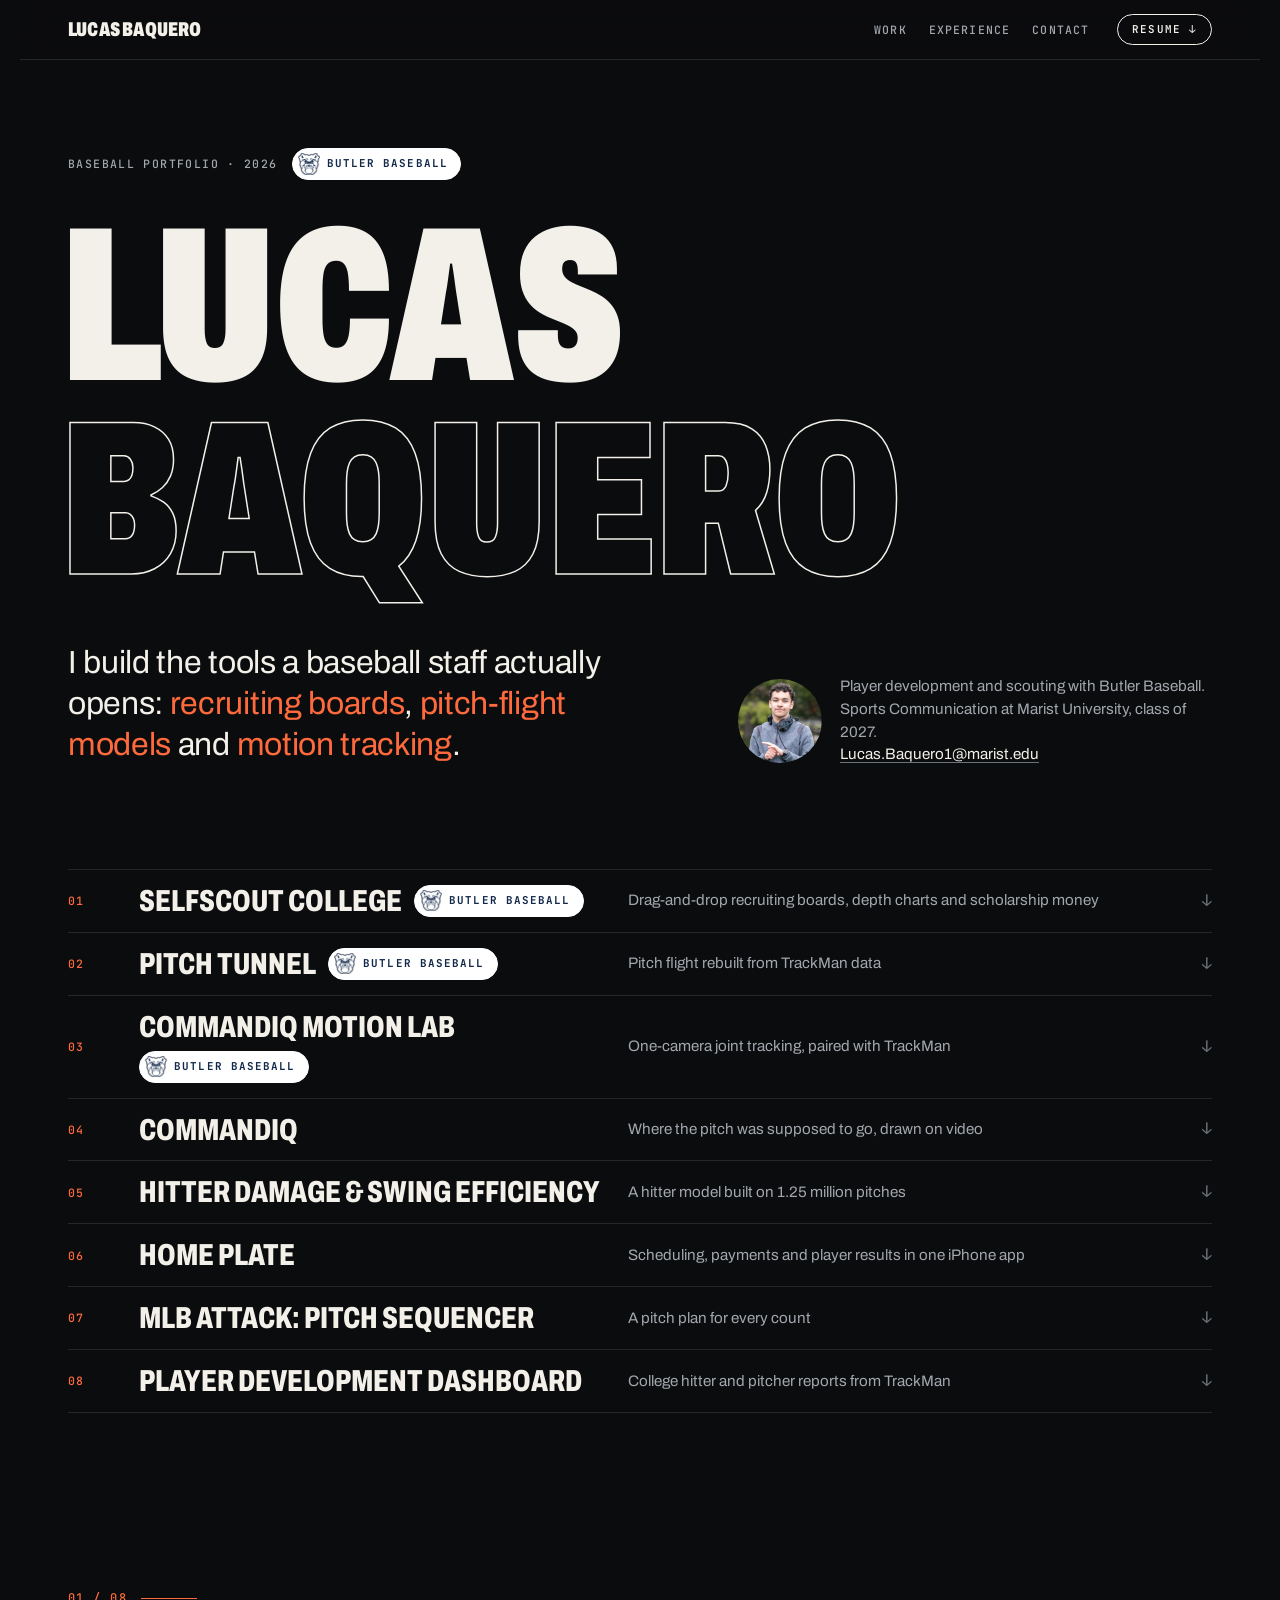
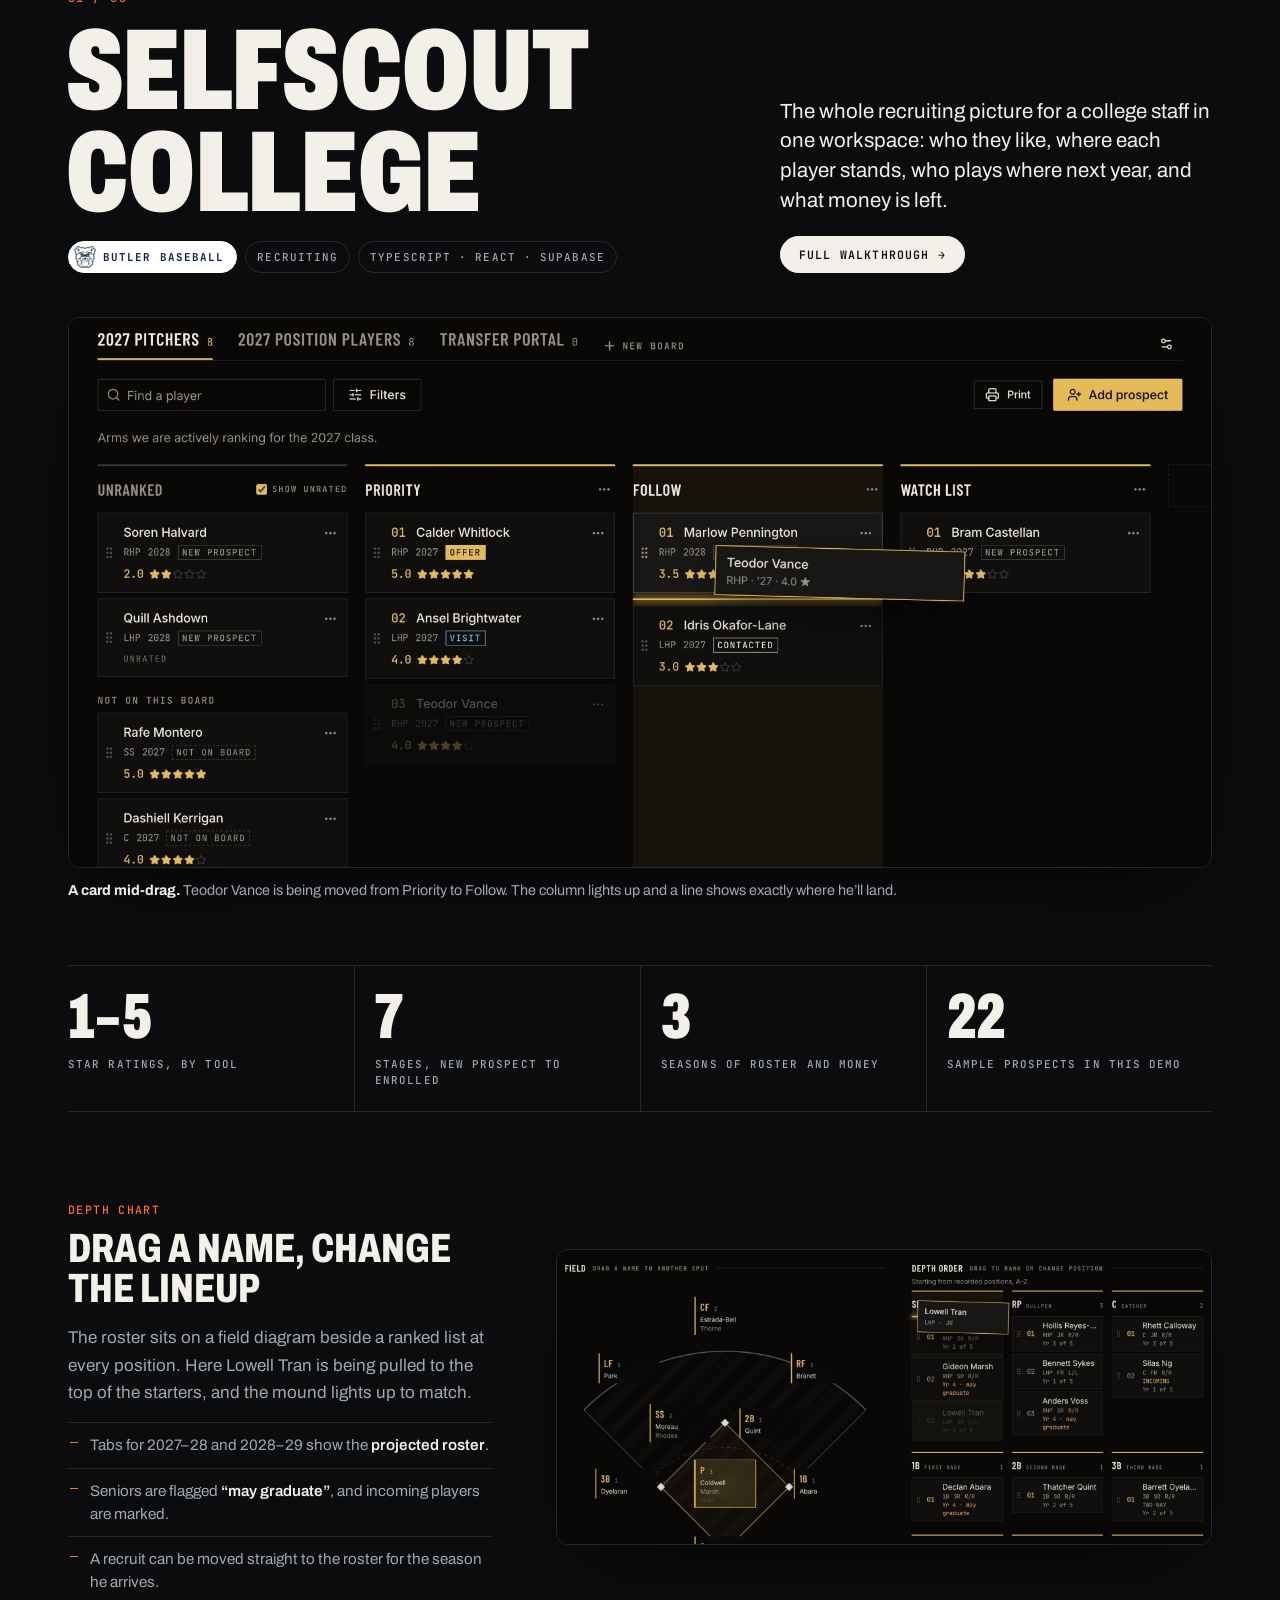
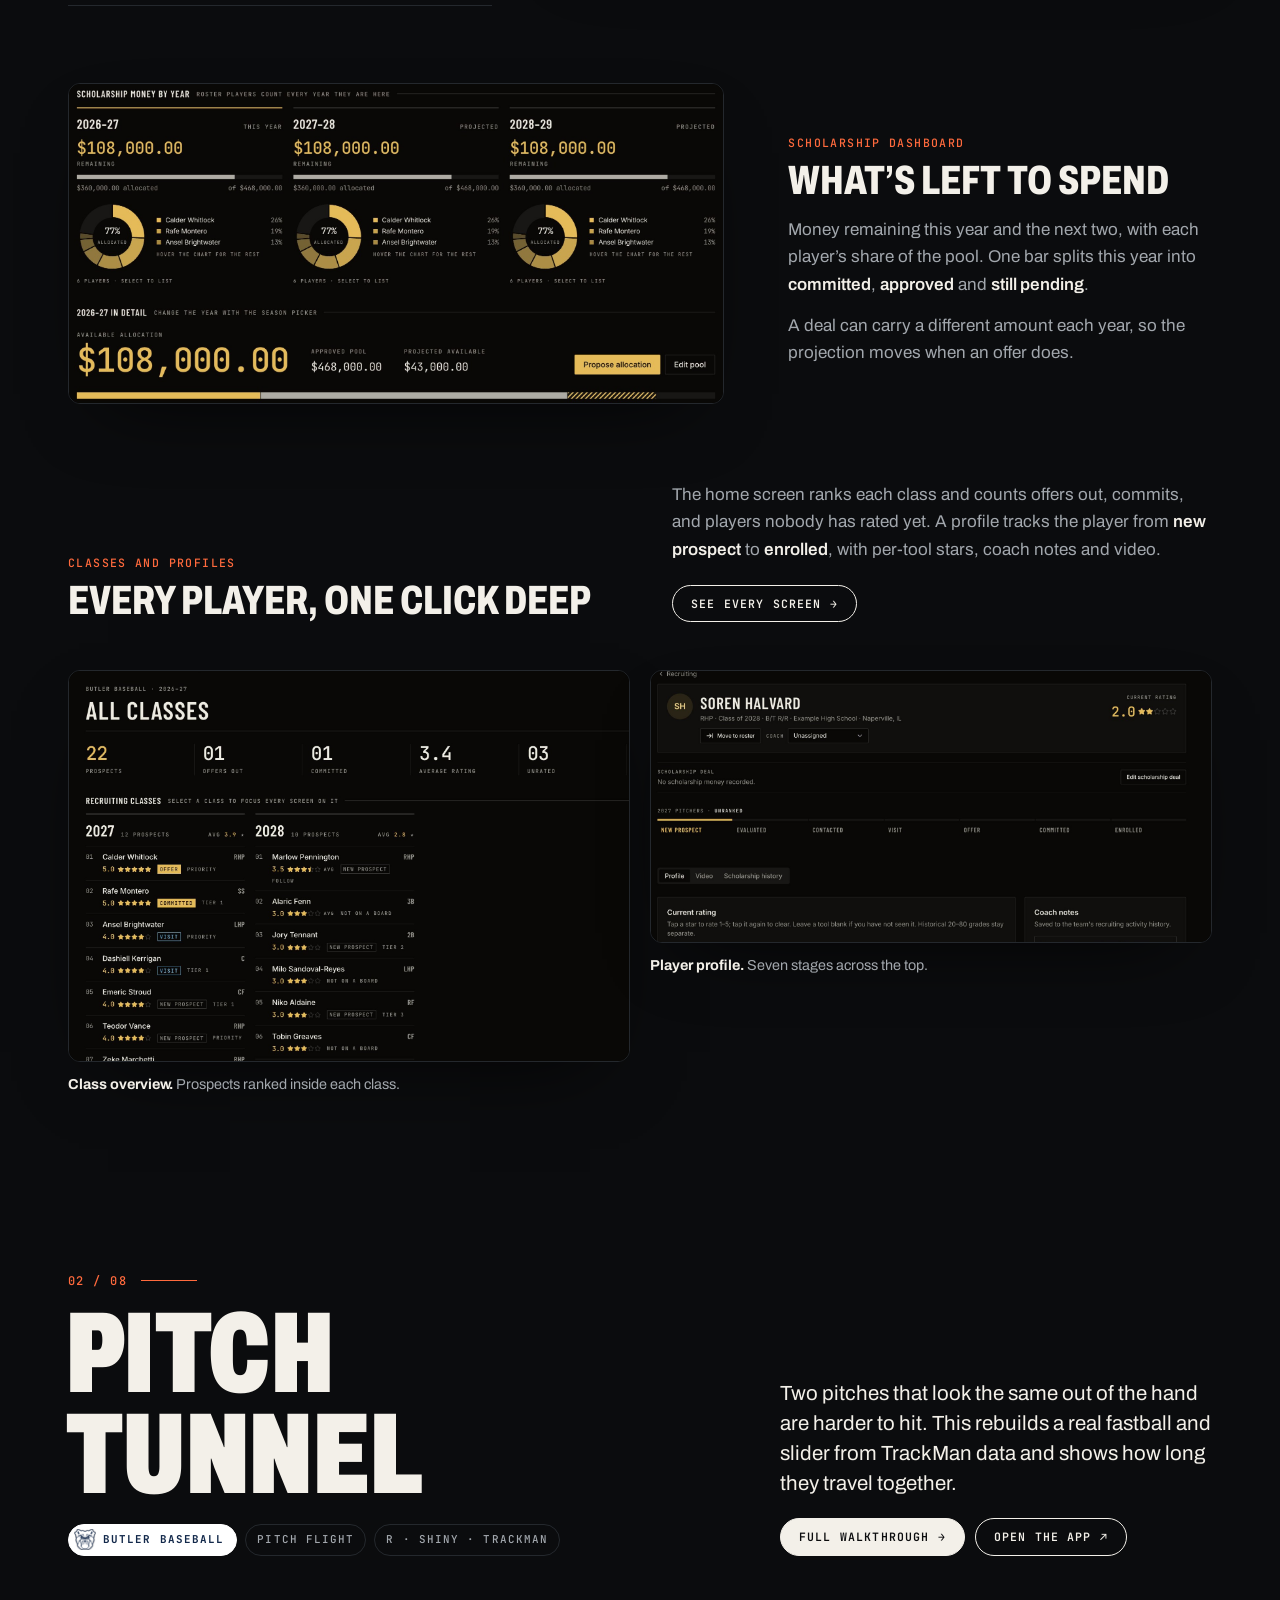
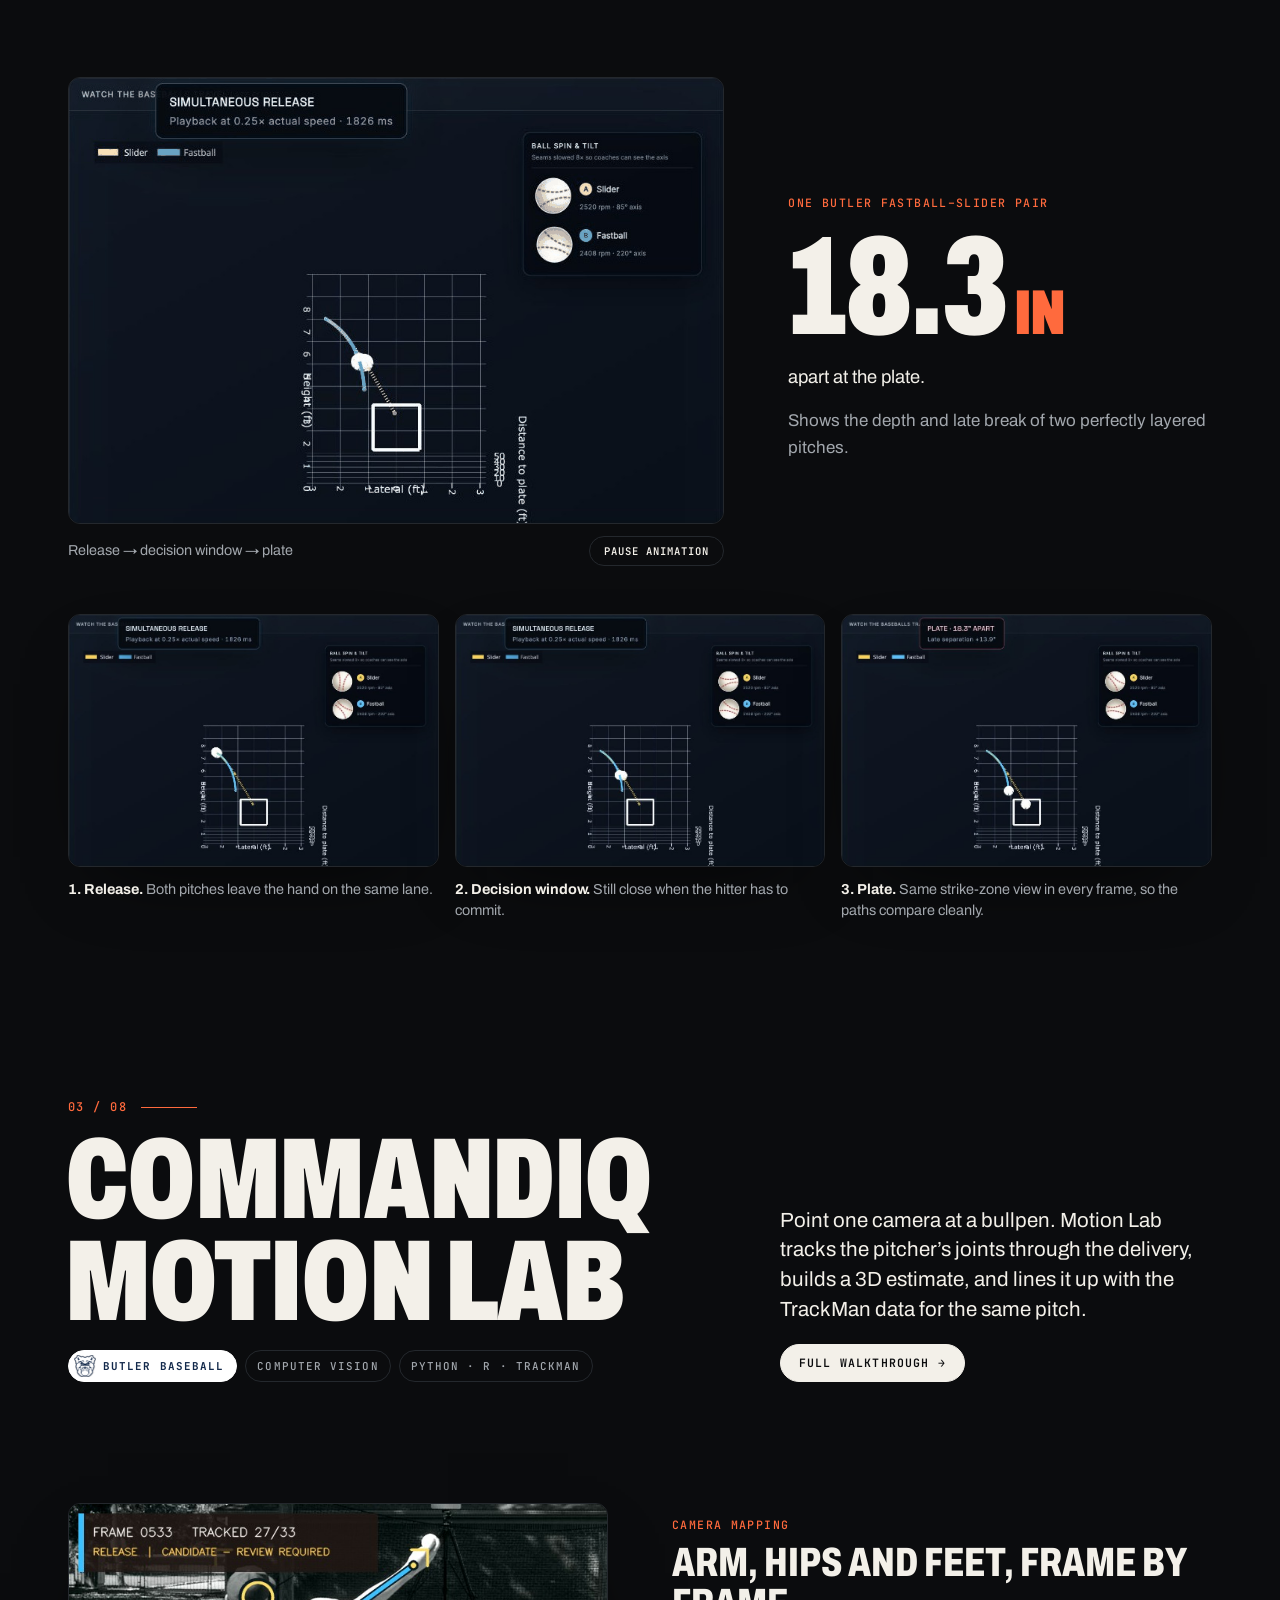
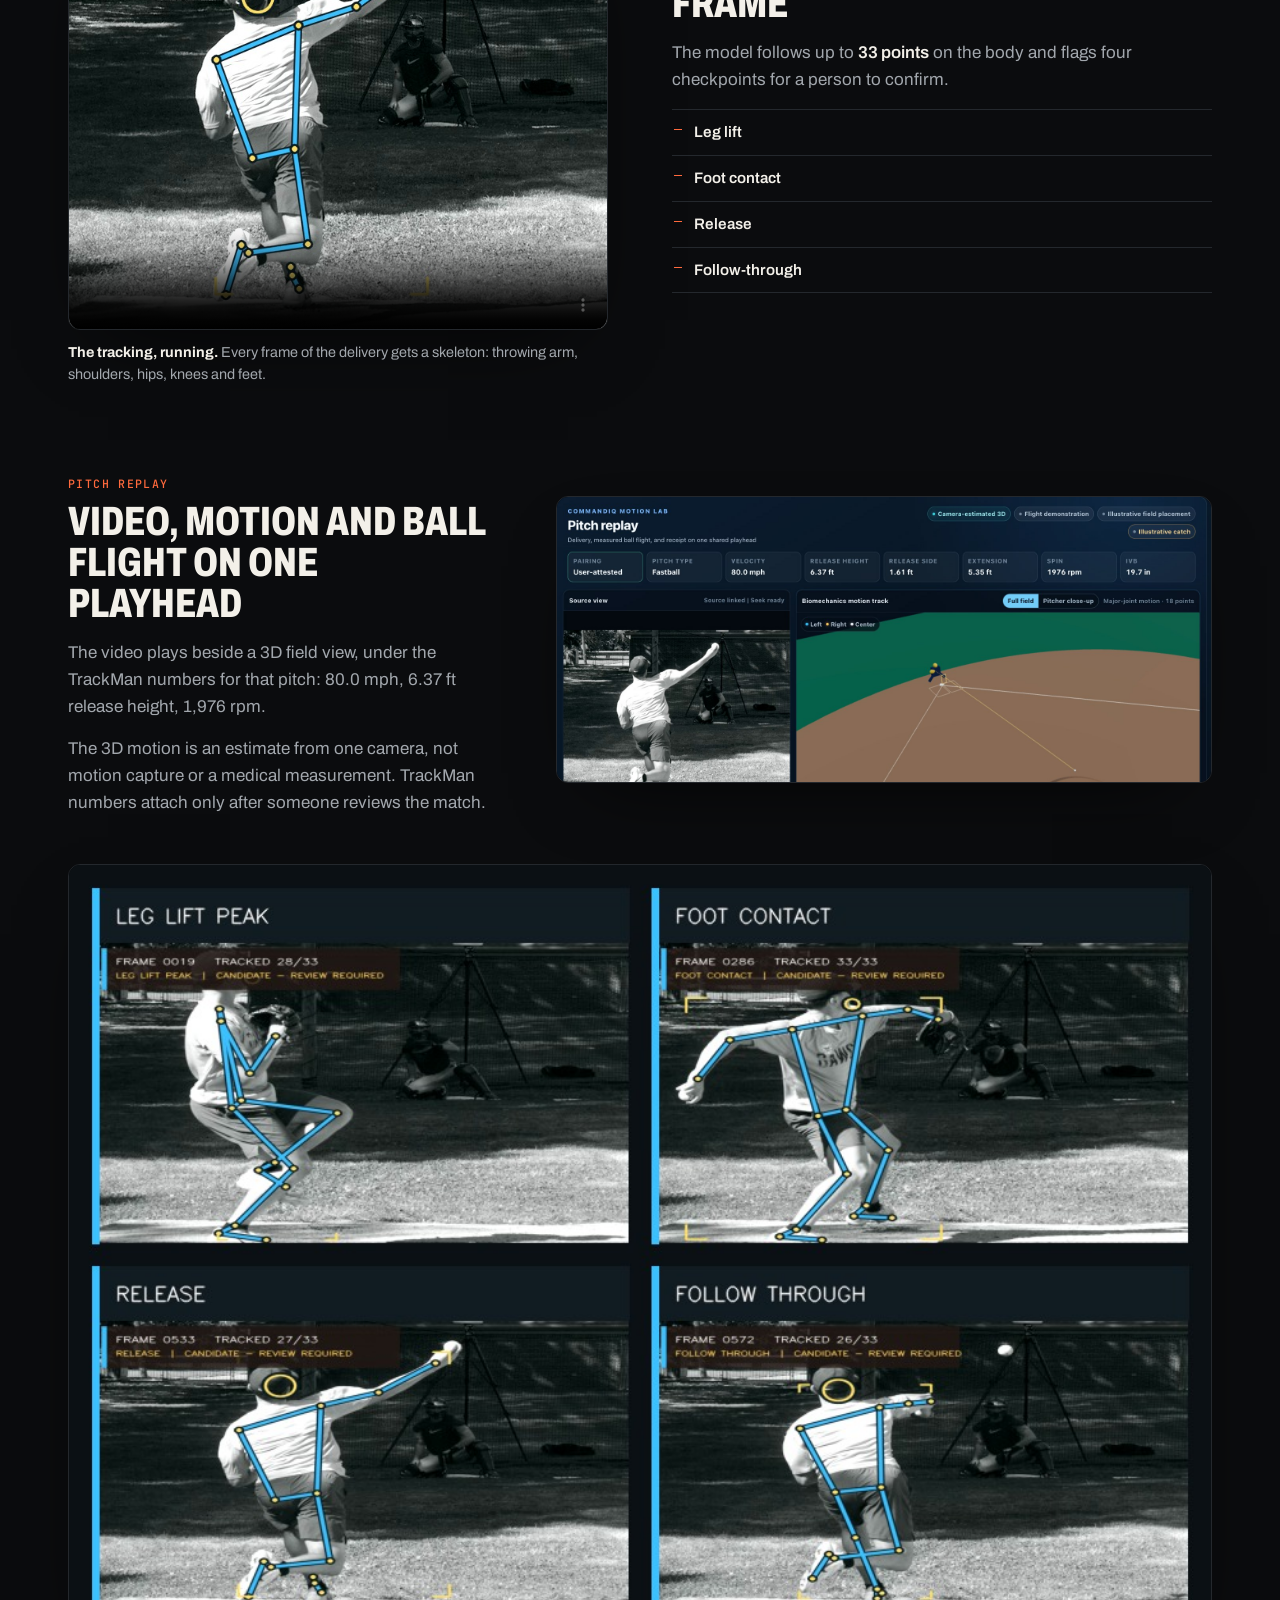
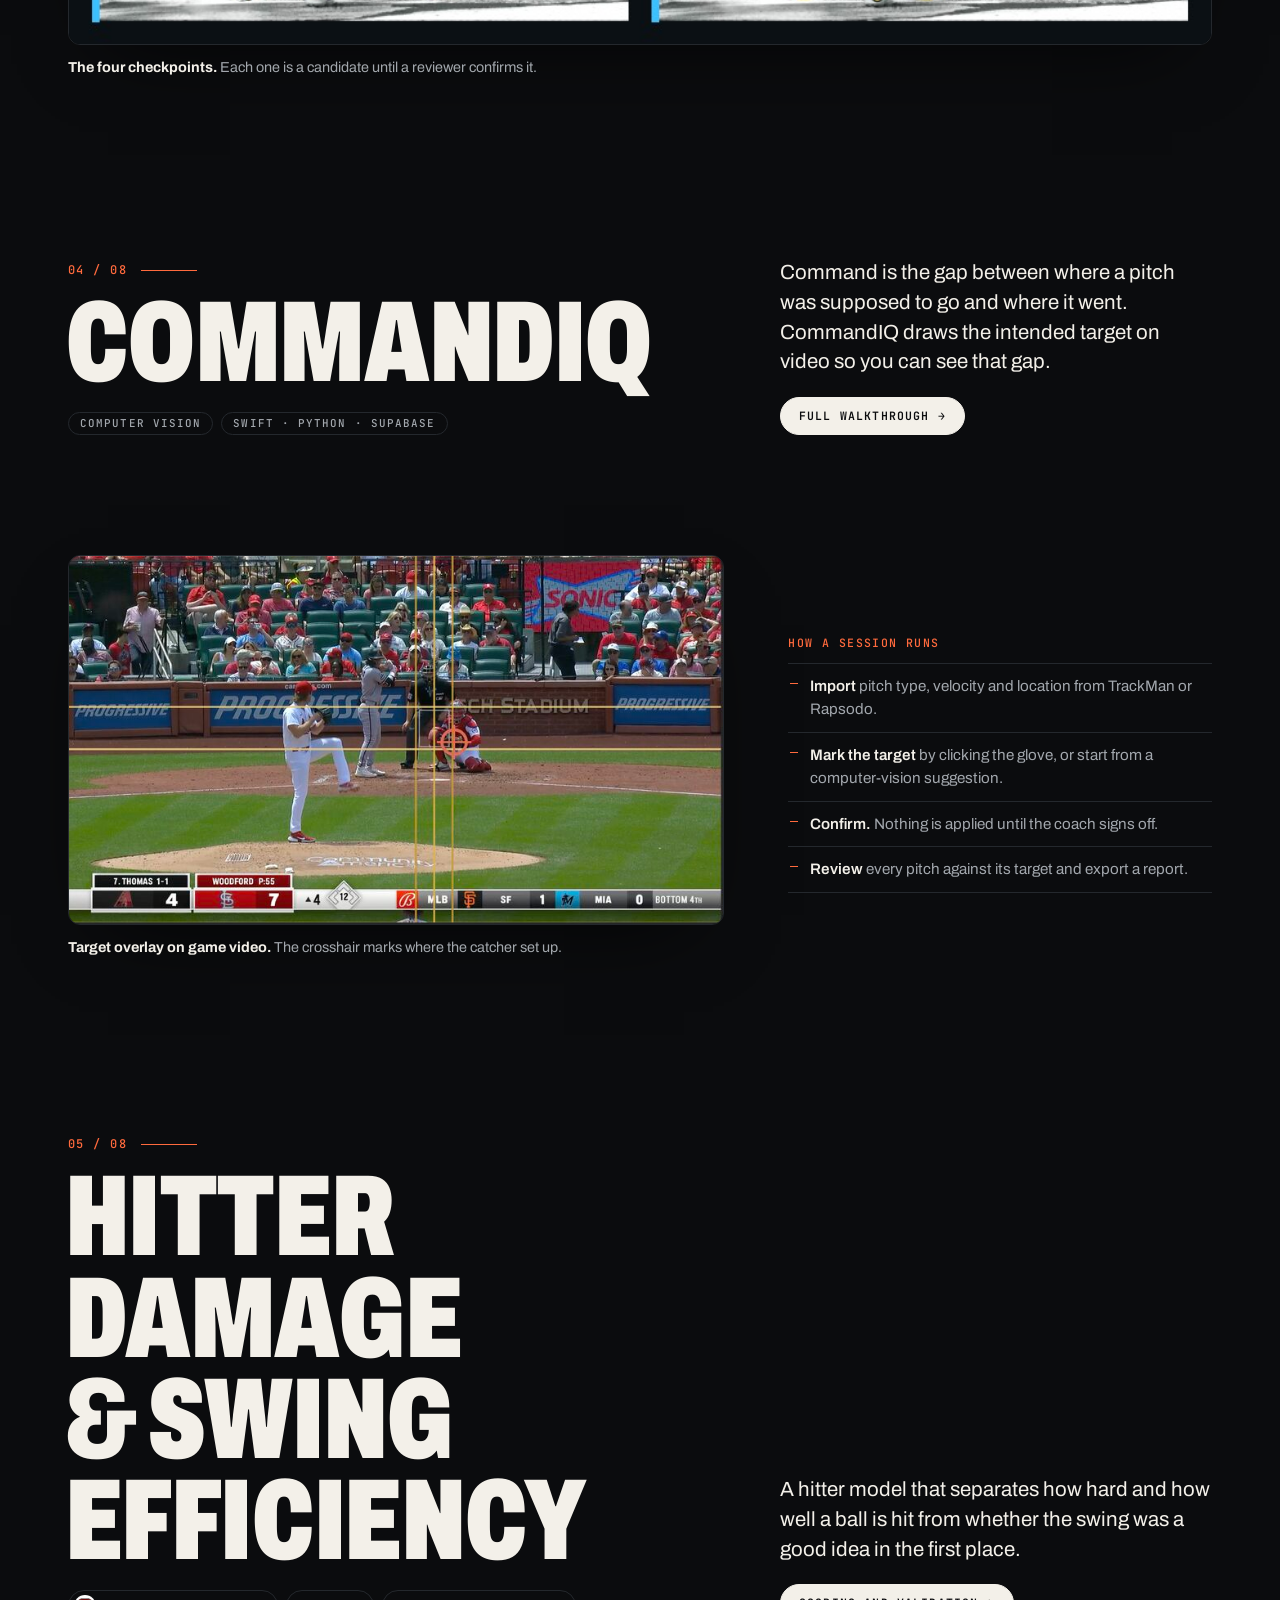
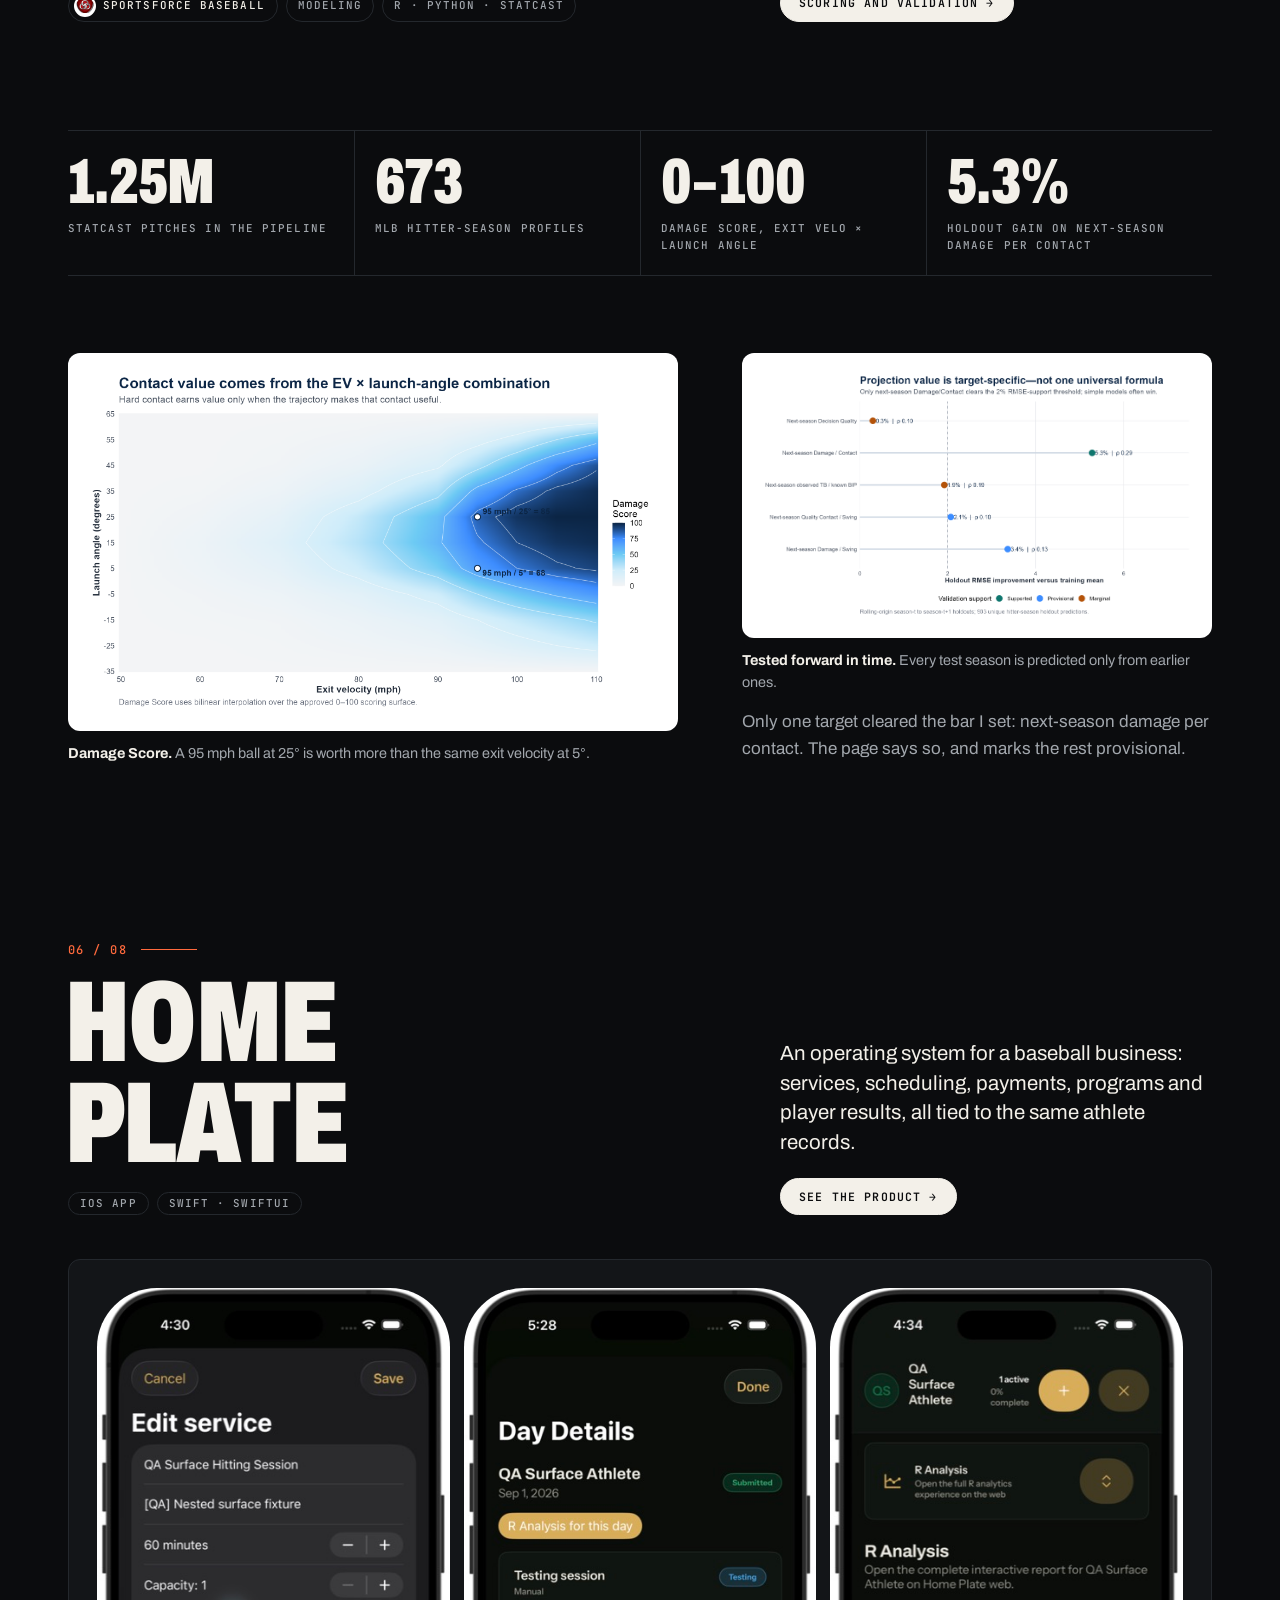
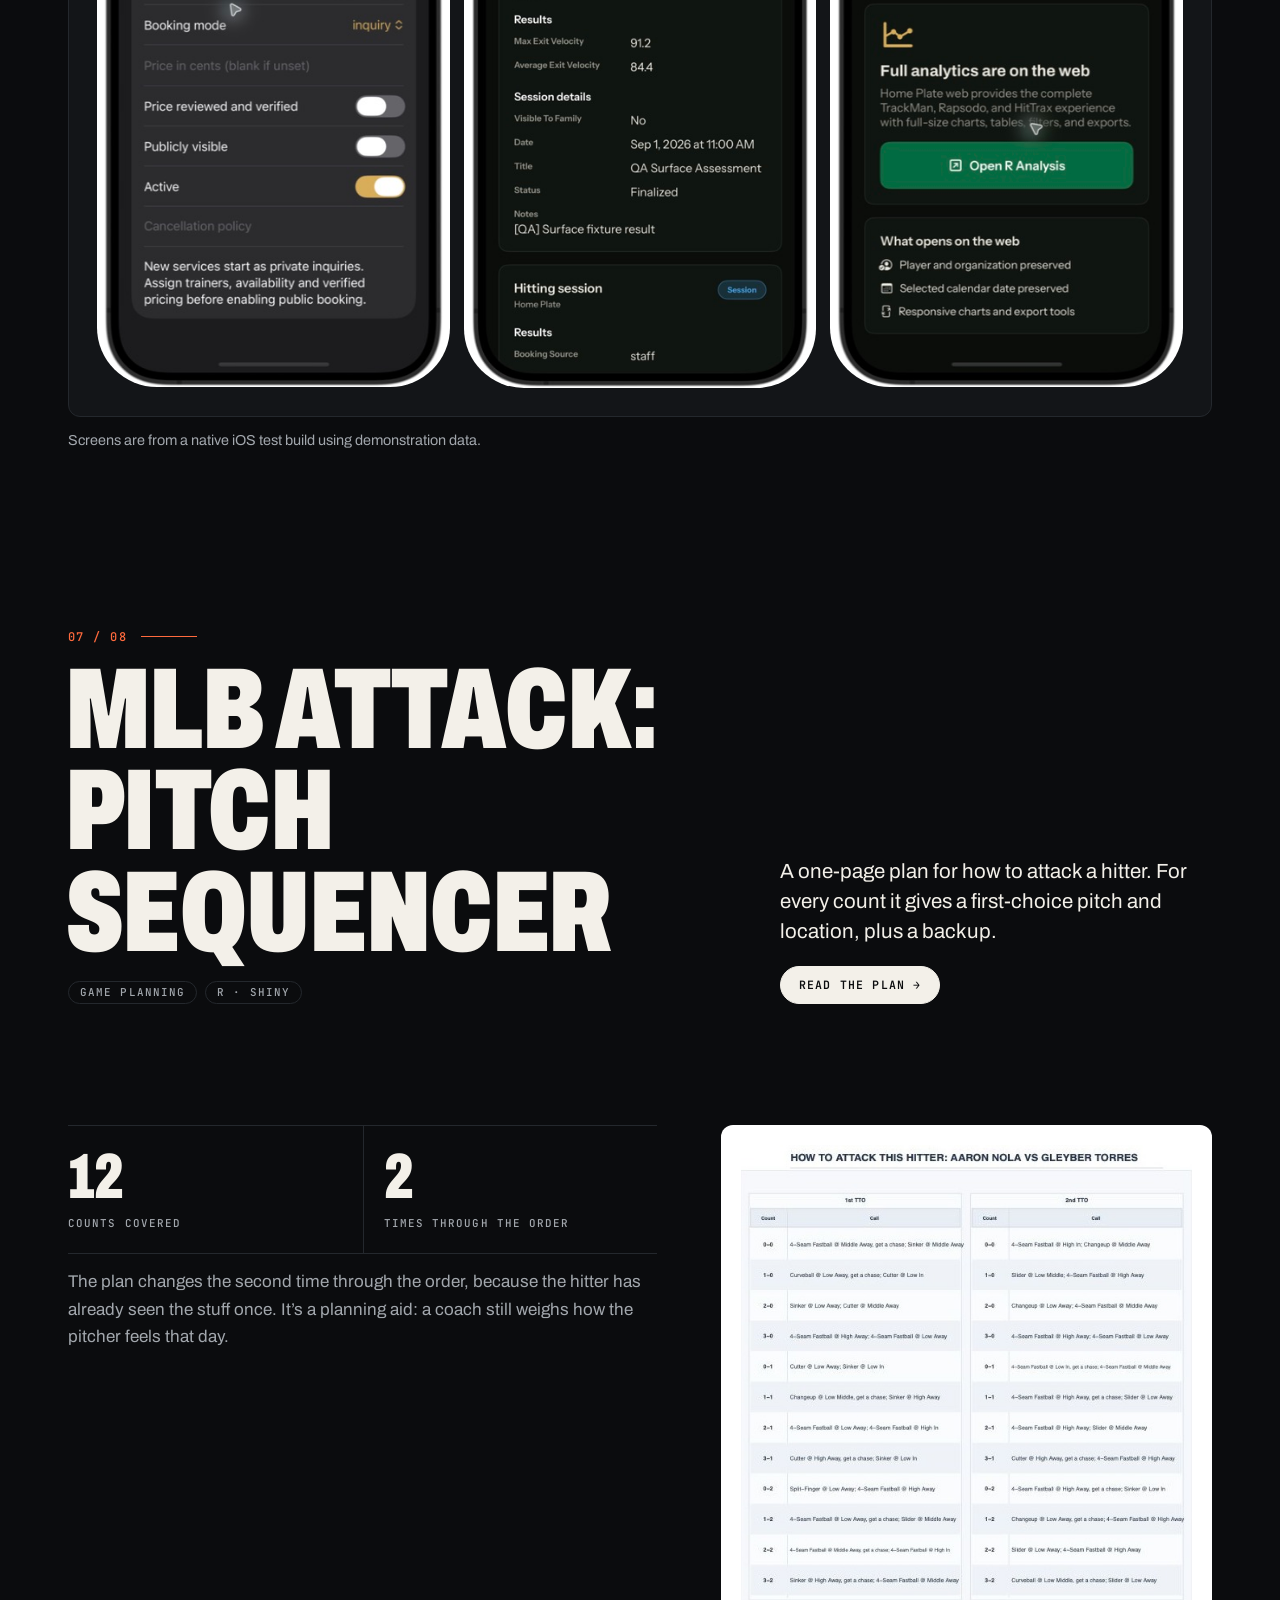
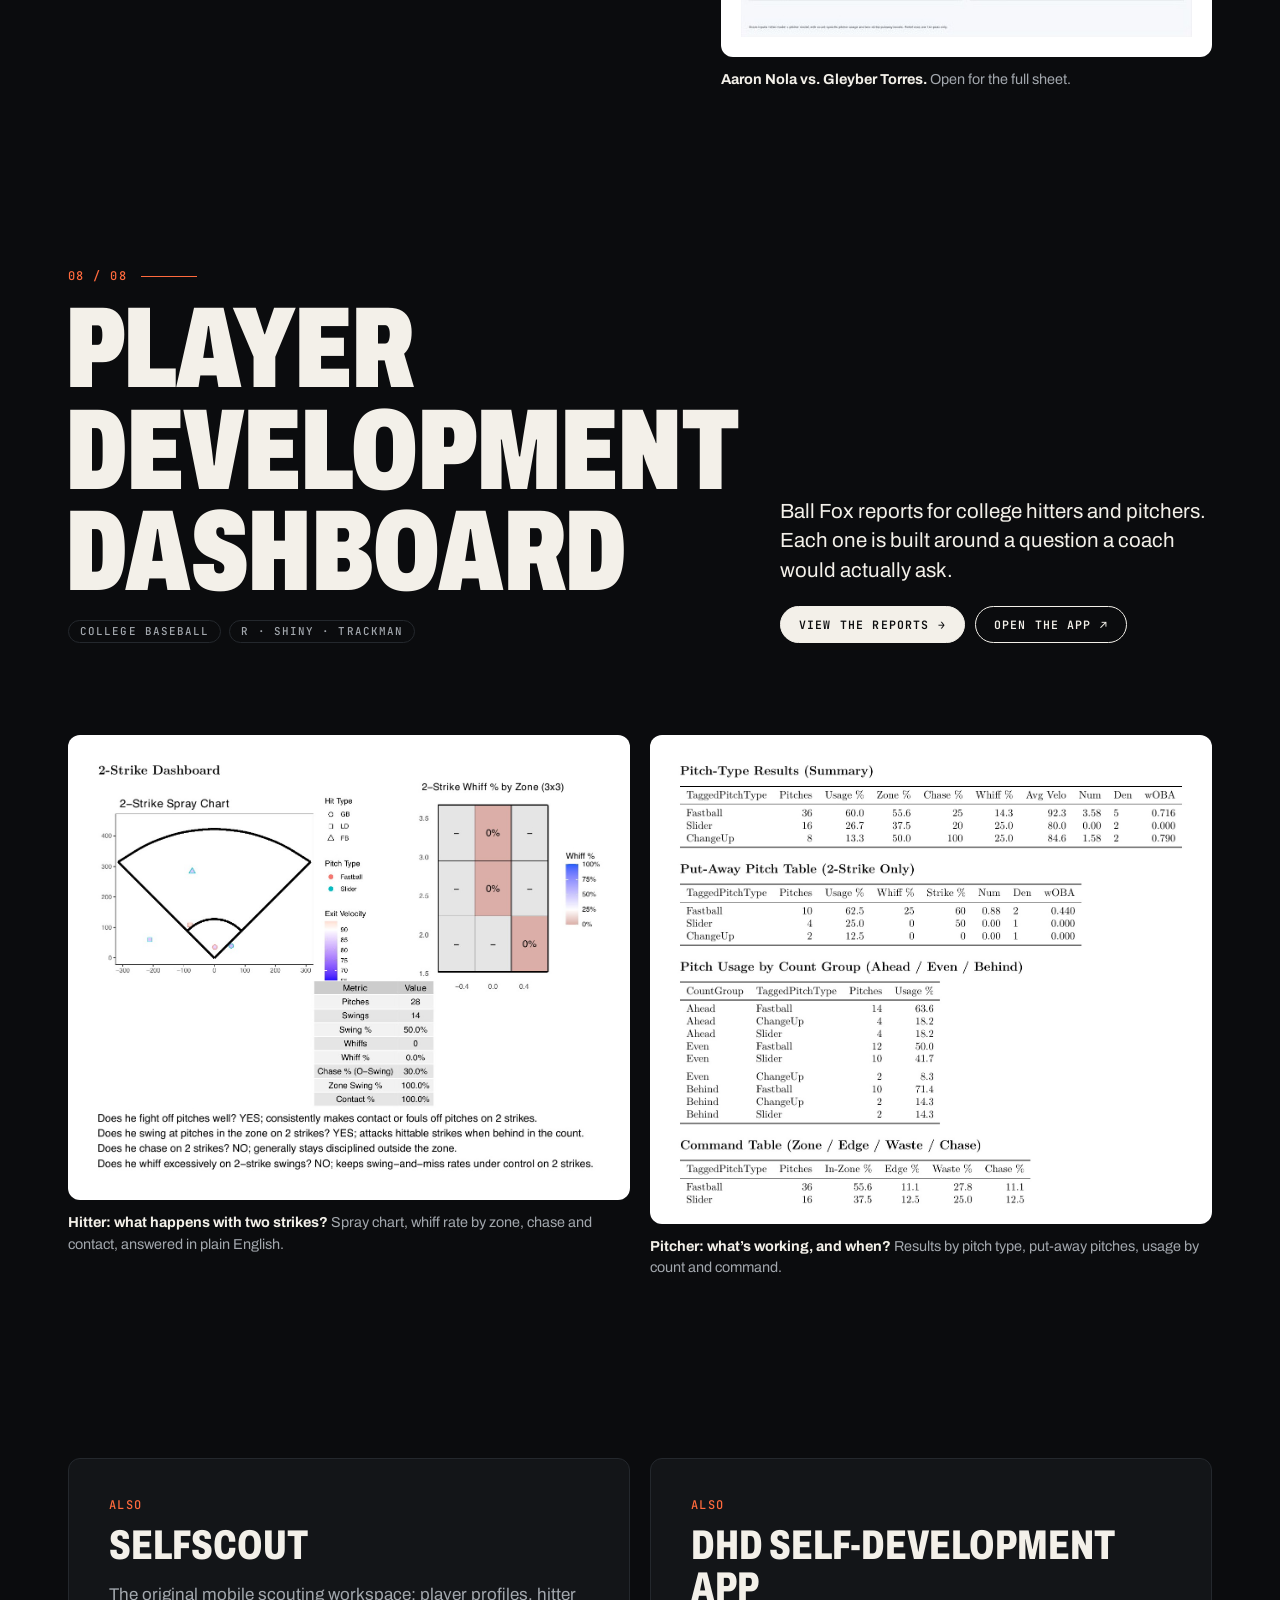
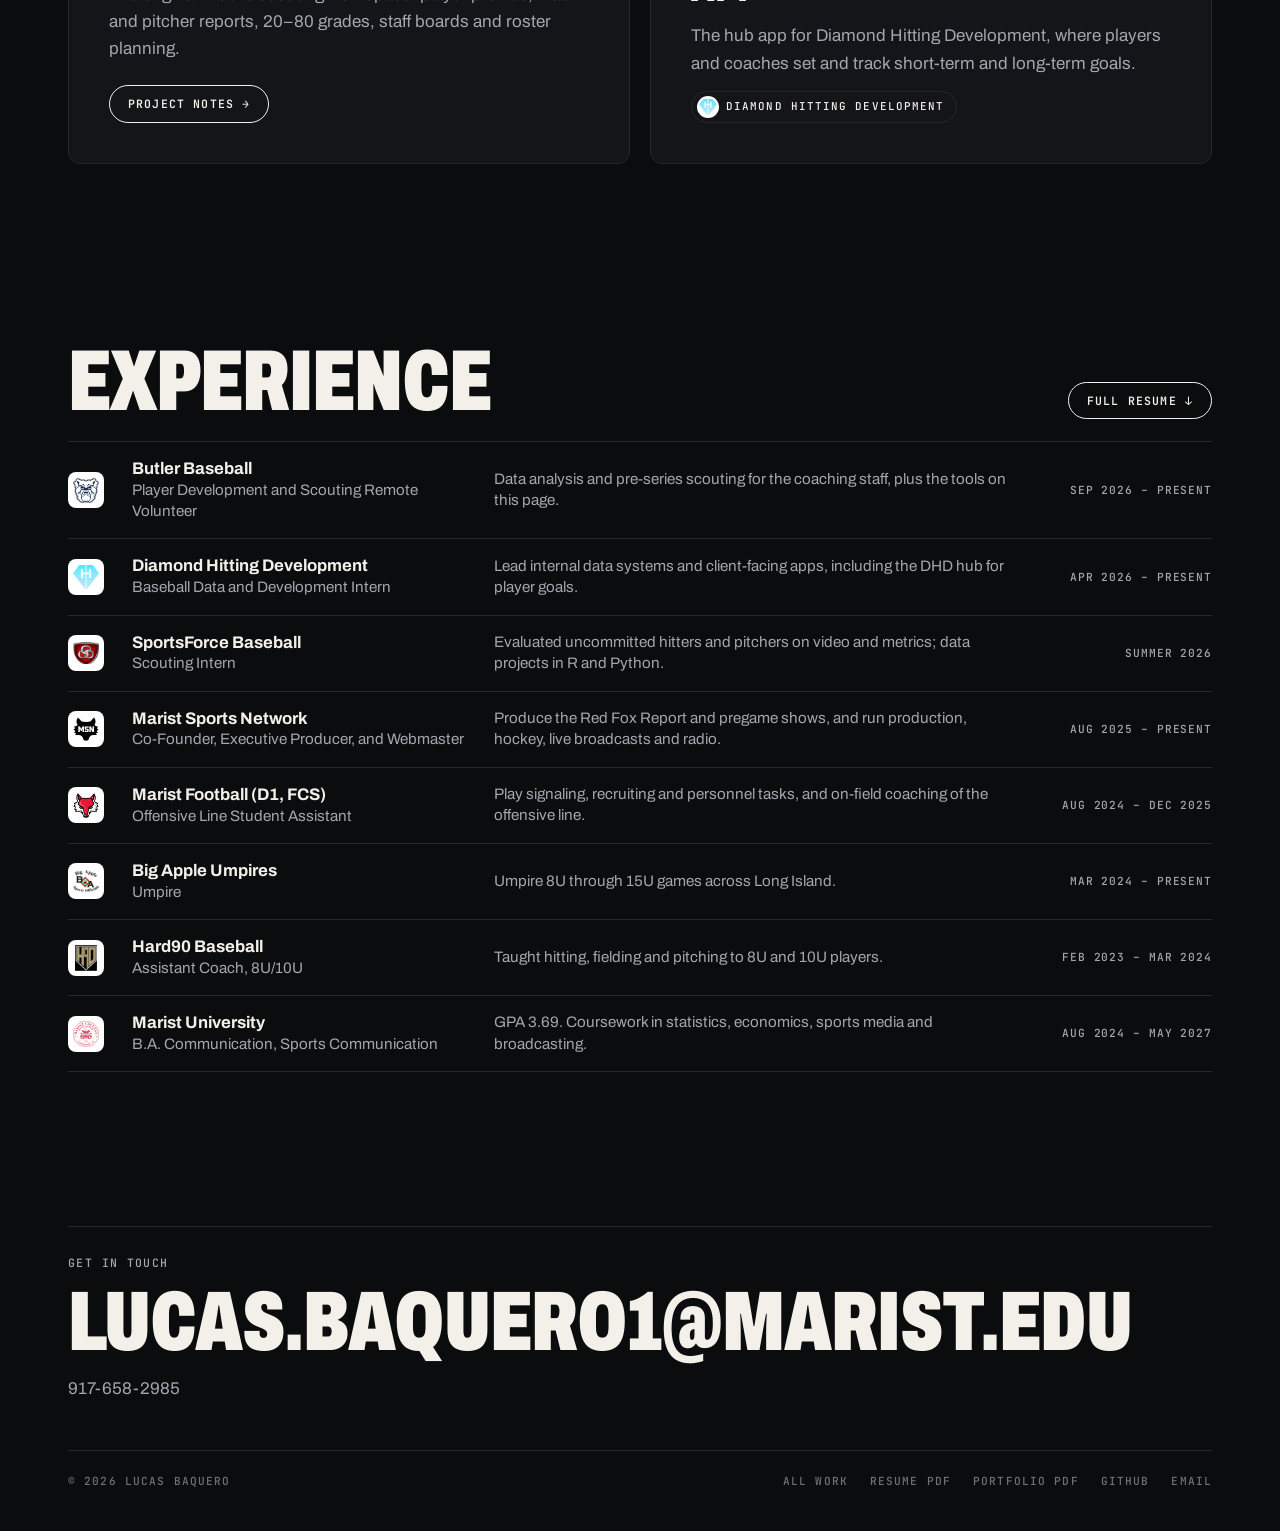
==== commit 52402db0: "Redesign the site around the projects Dark editorial design with large condensed type. The home page" ====
--- a/index.html
+++ b/index.html
@@ -3,123 +3,315 @@
 <head>
   <meta charset="utf-8">
   <meta name="viewport" content="width=device-width, initial-scale=1">
-  <meta name="description" content="Lucas Baquero's baseball portfolio: tools for player development, analysis and scouting.">
+  <meta name="theme-color" content="#0b0c0e">
+  <meta name="description" content="Lucas Baquero builds baseball tools for player development, scouting and recruiting: SelfScout College, Pitch Tunnel, CommandIQ Motion Lab and more.">
   <meta property="og:title" content="Lucas Baquero | Baseball Portfolio">
-  <meta property="og:description" content="Baseball tools I’ve built for player development, analysis and scouting.">
-  <meta property="og:url" content="https://lbaquero33.github.io/">
+  <meta property="og:description" content="Baseball tools for player development, scouting and recruiting.">
   <meta property="og:type" content="website">
   <meta property="og:image" content="https://lbaquero33.github.io/og-editorial.png">
   <meta name="twitter:card" content="summary_large_image">
-  <title>Lucas Baquero | Baseball Player Development and Scouting</title>
+  <title>Lucas Baquero | Baseball tools for player development and scouting</title>
   <link rel="preconnect" href="https://fonts.googleapis.com">
   <link rel="preconnect" href="https://fonts.gstatic.com" crossorigin>
-  <link href="https://fonts.googleapis.com/css2?family=Archivo:ital,wdth,wght@0,62..125,100..900;1,62..125,100..900&display=swap" rel="stylesheet">
+  <link href="https://fonts.googleapis.com/css2?family=Archivo:wdth,wght@62..125,100..900&family=JetBrains+Mono:wght@400;500;600;700&display=swap" rel="stylesheet">
   <link rel="stylesheet" href="styles.css">
 </head>
 <body>
   <main id="top">
     <header class="site-header">
       <a class="nameplate" href="#top">Lucas Baquero</a>
-      <nav aria-label="Main navigation"><a href="#work">Projects</a><a href="#experience">Experience</a><a href="#education">Education</a></nav>
-      <a class="resume-link" href="LucasBaqueroCV.pdf" download>Download resume</a>
+      <nav aria-label="Main navigation"><a href="#work">Work</a><a href="#experience">Experience</a><a href="#contact">Contact</a></nav>
+      <a class="resume-link" href="LucasBaqueroCV.pdf" download>Resume ↓</a>
     </header>
 
-    <section class="mast">
-      <div>
-        <h1>Lucas Baquero</h1>
-        <p class="line">Baseball tools I’ve built for player development, analysis and scouting.</p>
-        <p class="contact"><a href="tel:+19176582985">917-658-2985</a><a href="mailto:Lucas.Baquero1@marist.edu">Lucas.Baquero1@marist.edu</a></p>
-      </div>
-      <img class="photo" src="lucas-photo.jpg" alt="Lucas Baquero">
-    </section>
-
-    <section class="home-section" id="work">
-      <h2 class="label">Projects</h2>
-      <a class="feat" href="selfscout-college.html">
-        <img src="selfscout-boards.jpg" alt="SelfScout College recruiting board with a player card being dragged between tiers">
-        <div><h3>SelfScout College</h3><p>A recruiting workspace for college staffs: drag-and-drop boards, depth charts and a scholarship dashboard.</p></div>
-        <span class="go">View →</span>
-      </a>
-      <a class="feat" href="butler-pitch-tunnel.html">
-        <img src="PitchTunnel-Plate.jpg" alt="A fastball and slider separated at the plate in the Pitch Tunnel view">
-        <div><h3>Pitch Tunnel</h3><p>Rebuilds pitch flight from TrackMan data to show how long two pitches travel together before they split.</p></div>
-        <span class="go">View →</span>
-      </a>
-      <a class="feat" href="motion-lab.html">
-        <img src="motion-lab-release.jpg" alt="A pitcher at release with tracked joints drawn over the video">
-        <div><h3>CommandIQ Motion Lab</h3><p>Tracks a pitcher’s joints from one camera and lines the motion up with the TrackMan data for the same pitch.</p></div>
-        <span class="go">View →</span>
-      </a>
-
-      <h2 class="label" style="margin-top:32px">More projects</h2>
-      <div class="others">
-        <a href="commandiq.html"><div><h4>CommandIQ</h4><p>Intended-target review on game video</p></div><span class="go">View →</span></a>
-        <a href="mlb-attack.html"><div><h4>MLB Attack: Pitch Sequencer</h4><p>A pitch plan for every count</p></div><span class="go">View →</span></a>
-        <a href="ball-fox.html"><div><h4>Base Player Development Dashboard</h4><p>R, Shiny and TrackMan reports</p></div><span class="go">View →</span></a>
-        <a href="hitter-damage.html"><div><h4>Hitter Damage &amp; Swing Efficiency</h4><p>R, Python and Statcast model</p></div><span class="go">View →</span></a>
-        <a href="home-plate.html"><div><h4>Home Plate</h4><p>Scheduling, payments and player results in one app</p></div><span class="go">View →</span></a>
-        <a href="selfscout.html"><div><h4>SelfScout</h4><p>Mobile scouting and roster planning</p></div><span class="go">View →</span></a>
-        <div><div><h4>DHD Self-Development App</h4><p>Goal tracking for players and coaches</p></div></div>
-      </div>
-    </section>
-
-    <section class="home-section" id="experience">
-      <h2 class="label">Experience</h2>
-        <div class="job">
-          <img src="logo-butler.png" alt="">
-          <div><h3>Butler Baseball</h3><p class="role">Player Development and Scouting Remote Volunteer</p></div>
-          <div><p class="when">September 2026 – Present</p><p class="where">Remote</p></div>
-          <ul><li>Support Butler coaches with data analysis.</li><li>Assist with pre-series scouting.</li><li>Complete ad hoc projects across player development, scouting, and operations.</li></ul>
-        </div>
-        <div class="job">
-          <img src="logo-dhd.png" alt="">
-          <div><h3>Diamond Hitting Development</h3><p class="role">Baseball Data and Development Intern</p></div>
-          <div><p class="when">April 2026 – Present</p><p class="where">Remote</p></div>
-          <ul><li>Lead the creation of internal data systems and external user interfaces for DHD clients.</li><li>Created the DHD hub app, where players and coaches track short-term and long-term goals.</li><li>Serve as point of contact for DHD service interest from users of the Trafton Comparison app.</li></ul>
-        </div>
-        <div class="job">
-          <img src="logo-sportsforce.png" alt="">
-          <div><h3>SportsForce Baseball</h3><p class="role">Scouting Intern</p></div>
-          <div><p class="when">Summer 2026</p><p class="where">Remote</p></div>
-          <ul><li>Evaluated uncommitted hitters and pitchers through video and metrics.</li><li>Supported players navigating college baseball recruitment.</li><li>Completed ad hoc data projects in R and Python.</li></ul>
-        </div>
-        <div class="job">
-          <img src="logo-msn.png" alt="">
-          <div><h3>Marist Sports Network</h3><p class="role">Co-Founder, Executive Producer, and Webmaster</p></div>
-          <div><p class="when">August 2025 – Present</p><p class="where">Poughkeepsie, NY</p></div>
-          <ul><li>Produce weekly and bi-weekly episodes of MSN’s “Red Fox Report” and pregame shows.</li><li>Turned the Red Fox Report into the MSN brand, integrating Marist Hockey, student radio broadcasts, and a hand-built 24/7 stream on MSN Radio.</li><li>Oversee every MSN department: Production, Hockey, Live Broadcasts, and Radio.</li></ul>
-        </div>
-        <div class="job">
-          <img src="logo-marist-fox.png" alt="">
-          <div><h3>Marist Football (D1, FCS)</h3><p class="role">Offensive Line Student Assistant</p></div>
-          <div><p class="when">August 2024 – December 2025</p><p class="where">Poughkeepsie, NY</p></div>
-          <ul><li>Student assistant to the offensive line coach: play signaling, recruiting and player personnel tasks, and on-field coaching of the offensive line.</li><li>Handled operations as assigned, including laundry, warehouse inventory, and equipment.</li></ul>
-        </div>
-        <div class="job">
-          <img src="logo-bigapple.png" alt="">
-          <div><h3>Big Apple Umpires</h3><p class="role">Umpire</p></div>
-          <div><p class="when">March 2024 – Present</p><p class="where">Long Island, NY</p></div>
-          <ul><li>Umpire games from 8U through 15U across Long Island, applying classroom and on-field officiating training.</li><li>Hold players, coaches, and parents to high standards of respect and sportsmanship.</li></ul>
-        </div>
-        <div class="job">
-          <img src="logo-hard90.png" alt="">
-          <div><h3>Hard90 Baseball</h3><p class="role">Assistant Coach, 8U/10U</p></div>
-          <div><p class="when">February 2023 – March 2024</p><p class="where">Queens, NY</p></div>
-          <ul><li>Supported 8U and 10U coaches by teaching fundamental baseball principles.</li><li>Instructed players in hitting, fielding, and pitching in individual, group, and full-team settings.</li><li>Handled administrative responsibilities, including practice coordination and offseason camps.</li></ul>
-        </div>
-    </section>
-
-    <section class="home-section" id="education">
-      <h2 class="label">Education</h2>
-        <div class="job">
-          <img src="logo-marist-seal.svg" alt="">
-          <div><h3>Marist University</h3><p class="role">Bachelor of Arts in Communication, Sports Communication concentration</p></div>
-          <div><p class="when">August 2024 – May 2027</p><p class="where">GPA 3.69 / 4.00</p></div>
-          <p class="more">Coursework: Microeconomics, Macroeconomics, Statistics, Social Ethics and Economics, Sports Broadcasting, Sports Culture and Communication, Issues in Sports Media, Sports Feature Writing, Sports Social Media</p>
-        </div>
-    </section>
-
-    <footer><p>© 2026 Lucas Baquero</p><div><a href="LucasBaqueroCV.pdf" download>Resume PDF</a><a href="LucasBaqueroPO.pdf" download>Portfolio PDF</a><a href="https://github.com/LBaquero33">GitHub</a><a href="mailto:Lucas.Baquero1@marist.edu">Contact</a><a href="#top">Back to top ↑</a></div></footer>
+    <section class="hero">
+      <div class="kicker"><span class="mono">Baseball portfolio · 2026</span><span class="tag butler"><img src="logo-butler.png" alt="">Butler Baseball</span></div>
+      <h1 class="display"><span>Lucas</span><span>Baquero</span></h1>
+      <div class="hero-foot">
+        <p class="hero-lede">I build the tools a baseball staff actually opens: <em>recruiting boards</em>, <em>pitch-flight models</em> and <em>motion tracking</em>.</p>
+        <div class="hero-me">
+          <img src="lucas-photo.jpg" alt="Lucas Baquero">
+          <p>Player development and scouting with Butler Baseball. Sports Communication at Marist University, class of 2027.<br><a href="mailto:Lucas.Baquero1@marist.edu">Lucas.Baquero1@marist.edu</a></p>
+        </div>
+      </div>
+    </section>
+
+    <nav class="index" id="work" aria-label="Projects">
+      <a href="#selfscout-college"><span class="n">01</span><h3>SelfScout College<span class="tag butler"><img src="logo-butler.png" alt="">Butler Baseball</span></h3><p>Drag-and-drop recruiting boards, depth charts and scholarship money</p><span class="arrow">↓</span></a>
+      <a href="#pitch-tunnel"><span class="n">02</span><h3>Pitch Tunnel<span class="tag butler"><img src="logo-butler.png" alt="">Butler Baseball</span></h3><p>Pitch flight rebuilt from TrackMan data</p><span class="arrow">↓</span></a>
+      <a href="#motion-lab"><span class="n">03</span><h3>CommandIQ Motion Lab<span class="tag butler"><img src="logo-butler.png" alt="">Butler Baseball</span></h3><p>One-camera joint tracking, paired with TrackMan</p><span class="arrow">↓</span></a>
+      <a href="#commandiq"><span class="n">04</span><h3>CommandIQ</h3><p>Where the pitch was supposed to go, drawn on video</p><span class="arrow">↓</span></a>
+      <a href="#hitter-damage"><span class="n">05</span><h3>Hitter Damage &amp; Swing Efficiency</h3><p>A hitter model built on 1.25 million pitches</p><span class="arrow">↓</span></a>
+      <a href="#home-plate"><span class="n">06</span><h3>Home Plate</h3><p>Scheduling, payments and player results in one iPhone app</p><span class="arrow">↓</span></a>
+      <a href="#pitch-sequencer"><span class="n">07</span><h3>MLB Attack: Pitch Sequencer</h3><p>A pitch plan for every count</p><span class="arrow">↓</span></a>
+      <a href="#dashboard"><span class="n">08</span><h3>Player Development Dashboard</h3><p>College hitter and pitcher reports from TrackMan</p><span class="arrow">↓</span></a>
+    </nav>
+
+    <section class="proj" id="selfscout-college">
+      <div class="proj-head">
+        <div>
+          <p class="n">01 / 08</p>
+          <h2 class="display">SelfScout<br>College</h2>
+          <div class="tags"><span class="tag butler"><img src="logo-butler.png" alt="">Butler Baseball</span><span class="tag">Recruiting</span><span class="tag">TypeScript · React · Supabase</span></div>
+        </div>
+        <div>
+          <p class="deck">The whole recruiting picture for a college staff in one workspace: who they like, where each player stands, who plays where next year, and what money is left.</p>
+          <div class="btn-row"><a class="btn solid" href="selfscout-college.html">Full walkthrough →</a></div>
+        </div>
+      </div>
+      <figure><a class="shot" href="selfscout-boards.jpg" target="_blank" rel="noopener"><img src="selfscout-boards.jpg" alt="2027 Pitchers recruiting board with a player card being dragged from Priority to Follow" loading="lazy"></a><figcaption><b>A card mid-drag.</b> Teodor Vance is being moved from Priority to Follow. The column lights up and a line shows exactly where he’ll land.</figcaption></figure>
+      <div class="stats">
+        <div><b>1–5</b><span>Star ratings, by tool</span></div>
+        <div><b>7</b><span>Stages, new prospect to enrolled</span></div>
+        <div><b>3</b><span>Seasons of roster and money</span></div>
+        <div><b>22</b><span>Sample prospects in this demo</span></div>
+      </div>
+      <div class="split flip">
+        <figure><a class="shot" href="selfscout-depth.jpg" target="_blank" rel="noopener"><img src="selfscout-depth.jpg" alt="Depth chart with a field diagram and a pitcher card being dragged to the top of the starting pitchers list" loading="lazy"></a></figure>
+        <div class="copy">
+          <p class="label">Depth chart</p>
+          <h3>Drag a name, change the lineup</h3>
+          <p>The roster sits on a field diagram beside a ranked list at every position. Here Lowell Tran is being pulled to the top of the starters, and the mound lights up to match.</p>
+          <ul>
+            <li>Tabs for 2027–28 and 2028–29 show the <strong>projected roster</strong>.</li>
+            <li>Seniors are flagged <strong>“may graduate”</strong>, and incoming players are marked.</li>
+            <li>A recruit can be moved straight to the roster for the season he arrives.</li>
+          </ul>
+        </div>
+      </div>
+      <div class="split">
+        <figure><a class="shot" href="selfscout-scholarships.jpg" target="_blank" rel="noopener"><img src="selfscout-scholarships.jpg" alt="Scholarship dashboard showing money remaining for three seasons and each player's share" loading="lazy"></a></figure>
+        <div class="copy">
+          <p class="label">Scholarship dashboard</p>
+          <h3>What’s left to spend</h3>
+          <p>Money remaining this year and the next two, with each player’s share of the pool. One bar splits this year into <strong>committed</strong>, <strong>approved</strong> and <strong>still pending</strong>.</p>
+          <p>A deal can carry a different amount each year, so the projection moves when an offer does.</p>
+        </div>
+      </div>
+      <div class="split even" style="align-items:end">
+        <div class="copy">
+          <p class="label">Classes and profiles</p>
+          <h3>Every player, one click deep</h3>
+        </div>
+        <div class="copy">
+          <p style="margin-top:0">The home screen ranks each class and counts offers out, commits, and players nobody has rated yet. A profile tracks the player from <strong>new prospect</strong> to <strong>enrolled</strong>, with per-tool stars, coach notes and video.</p>
+          <div class="btn-row"><a class="btn" href="selfscout-college.html">See every screen →</a></div>
+        </div>
+      </div>
+      <div class="duo">
+        <figure><a class="shot" href="selfscout-classes.jpg" target="_blank" rel="noopener"><img src="selfscout-classes.jpg" alt="Class overview listing 2027 and 2028 prospects with ratings and status" loading="lazy"></a><figcaption><b>Class overview.</b> Prospects ranked inside each class.</figcaption></figure>
+        <figure><a class="shot" href="selfscout-profile.jpg" target="_blank" rel="noopener"><img src="selfscout-profile.jpg" alt="Player profile with a seven-stage recruiting pipeline and a current rating" loading="lazy"></a><figcaption><b>Player profile.</b> Seven stages across the top.</figcaption></figure>
+      </div>
+    </section>
+
+    <section class="proj" id="pitch-tunnel">
+      <div class="proj-head">
+        <div>
+          <p class="n">02 / 08</p>
+          <h2 class="display">Pitch<br>Tunnel</h2>
+          <div class="tags"><span class="tag butler"><img src="logo-butler.png" alt="">Butler Baseball</span><span class="tag">Pitch flight</span><span class="tag">R · Shiny · TrackMan</span></div>
+        </div>
+        <div>
+          <p class="deck">Two pitches that look the same out of the hand are harder to hit. This rebuilds a real fastball and slider from TrackMan data and shows how long they travel together.</p>
+          <div class="btn-row"><a class="btn solid" href="butler-pitch-tunnel.html">Full walkthrough →</a><a class="btn" href="https://ltbaquero.shinyapps.io/DHDApp/" target="_blank" rel="noreferrer">Open the app ↗</a></div>
+        </div>
+      </div>
+      <div class="split">
+        <div class="shot" style="border:0;background:none;box-shadow:none;overflow:visible"><figure class="motion-figure">
+          <img id="butler-home-motion" src="PitchTunnelThreeStages.gif" data-animated-source="PitchTunnelThreeStages.gif" data-still-source="PitchTunnel-Release.jpg" alt="Animation stepping a fastball and slider from release to the decision window to the plate">
+          <figcaption><span>Release → decision window → plate</span><button type="button" data-motion-toggle="butler-home-motion" aria-pressed="true">Pause animation</button></figcaption>
+        </figure></div>
+        <div class="copy">
+          <p class="label">One Butler fastball–slider pair</p>
+          <p class="display" style="margin-top:14px;font-size:clamp(4.5rem,11vw,9rem);color:var(--text)">18.3<span class="hot" style="font-size:.45em"> in</span></p>
+          <p style="color:var(--text);font-size:1.15rem">apart at the plate.</p>
+          <p>Shows the depth and late break of two perfectly layered pitches.</p>
+        </div>
+      </div>
+      <div class="trio">
+        <figure><a class="shot" href="PitchTunnel-Release.jpg" target="_blank" rel="noopener"><img src="PitchTunnel-Release.jpg" alt="Fastball and slider leaving the hand on the same lane" loading="lazy"></a><figcaption><b>1. Release.</b> Both pitches leave the hand on the same lane.</figcaption></figure>
+        <figure><a class="shot" href="PitchTunnel-Decision.jpg" target="_blank" rel="noopener"><img src="PitchTunnel-Decision.jpg" alt="Fastball and slider still close together at the decision window" loading="lazy"></a><figcaption><b>2. Decision window.</b> Still close when the hitter has to commit.</figcaption></figure>
+        <figure><a class="shot" href="PitchTunnel-Plate.jpg" target="_blank" rel="noopener"><img src="PitchTunnel-Plate.jpg" alt="Fastball and slider separated at the plate" loading="lazy"></a><figcaption><b>3. Plate.</b> Same strike-zone view in every frame, so the paths compare cleanly.</figcaption></figure>
+      </div>
+    </section>
+
+    <section class="proj" id="motion-lab">
+      <div class="proj-head">
+        <div>
+          <p class="n">03 / 08</p>
+          <h2 class="display">CommandIQ<br>Motion Lab</h2>
+          <div class="tags"><span class="tag butler"><img src="logo-butler.png" alt="">Butler Baseball</span><span class="tag">Computer vision</span><span class="tag">Python · R · TrackMan</span></div>
+        </div>
+        <div>
+          <p class="deck">Point one camera at a bullpen. Motion Lab tracks the pitcher’s joints through the delivery, builds a 3D estimate, and lines it up with the TrackMan data for the same pitch.</p>
+          <div class="btn-row"><a class="btn solid" href="motion-lab.html">Full walkthrough →</a></div>
+        </div>
+      </div>
+      <div class="split even top">
+        <figure><div class="shot"><video src="motion-lab-tracking.mp4" poster="motion-lab-release.jpg" autoplay muted loop playsinline controls aria-label="Video of a pitcher's delivery with tracked joints drawn over him"></video></div><figcaption><b>The tracking, running.</b> Every frame of the delivery gets a skeleton: throwing arm, shoulders, hips, knees and feet.</figcaption></figure>
+        <div class="copy">
+          <p class="label">Camera mapping</p>
+          <h3>Arm, hips and feet, frame by frame</h3>
+          <p>The model follows up to <strong>33 points</strong> on the body and flags four checkpoints for a person to confirm.</p>
+          <ul>
+            <li><strong>Leg lift</strong></li>
+            <li><strong>Foot contact</strong></li>
+            <li><strong>Release</strong></li>
+            <li><strong>Follow-through</strong></li>
+          </ul>
+        </div>
+      </div>
+      <div class="split flip">
+        <figure><a class="shot" href="motion-lab-pitch-replay.jpg" target="_blank" rel="noopener"><img src="motion-lab-pitch-replay.jpg" alt="Pitch replay screen with source video beside a 3D field view and TrackMan numbers above" loading="lazy"></a></figure>
+        <div class="copy">
+          <p class="label">Pitch replay</p>
+          <h3>Video, motion and ball flight on one playhead</h3>
+          <p>The video plays beside a 3D field view, under the TrackMan numbers for that pitch: 80.0 mph, 6.37 ft release height, 1,976 rpm.</p>
+          <p class="quiet">The 3D motion is an estimate from one camera, not motion capture or a medical measurement. TrackMan numbers attach only after someone reviews the match.</p>
+        </div>
+      </div>
+      <div style="margin-top:clamp(28px,4vw,48px)"><figure><a class="shot" href="motion-lab-joints.jpg" target="_blank" rel="noopener"><img src="motion-lab-joints.jpg" alt="Four frames of a pitcher at leg lift, foot contact, release and follow-through with tracked joints drawn over him" loading="lazy"></a><figcaption><b>The four checkpoints.</b> Each one is a candidate until a reviewer confirms it.</figcaption></figure></div>
+    </section>
+
+    <section class="proj" id="commandiq">
+      <div class="proj-head">
+        <div>
+          <p class="n">04 / 08</p>
+          <h2 class="display">CommandIQ</h2>
+          <div class="tags"><span class="tag">Computer vision</span><span class="tag">Swift · Python · Supabase</span></div>
+        </div>
+        <div>
+          <p class="deck">Command is the gap between where a pitch was supposed to go and where it went. CommandIQ draws the intended target on video so you can see that gap.</p>
+          <div class="btn-row"><a class="btn solid" href="commandiq.html">Full walkthrough →</a></div>
+        </div>
+      </div>
+      <div class="split">
+        <figure><a class="shot" href="commandiq.jpeg" target="_blank" rel="noopener"><img src="commandiq.jpeg" alt="Game video with a crosshair drawn where the catcher set up" loading="lazy"></a><figcaption><b>Target overlay on game video.</b> The crosshair marks where the catcher set up.</figcaption></figure>
+        <div class="copy">
+          <p class="label">How a session runs</p>
+          <ul style="margin-top:12px">
+            <li><strong>Import</strong> pitch type, velocity and location from TrackMan or Rapsodo.</li>
+            <li><strong>Mark the target</strong> by clicking the glove, or start from a computer-vision suggestion.</li>
+            <li><strong>Confirm.</strong> Nothing is applied until the coach signs off.</li>
+            <li><strong>Review</strong> every pitch against its target and export a report.</li>
+          </ul>
+        </div>
+      </div>
+    </section>
+
+    <section class="proj" id="hitter-damage">
+      <div class="proj-head">
+        <div>
+          <p class="n">05 / 08</p>
+          <h2 class="display">Hitter Damage<br>&amp; Swing Efficiency</h2>
+          <div class="tags"><span class="tag org"><img src="logo-sportsforce.png" alt="">SportsForce Baseball</span><span class="tag">Modeling</span><span class="tag">R · Python · Statcast</span></div>
+        </div>
+        <div>
+          <p class="deck">A hitter model that separates how hard and how well a ball is hit from whether the swing was a good idea in the first place.</p>
+          <div class="btn-row"><a class="btn solid" href="hitter-damage.html">Scoring and validation →</a></div>
+        </div>
+      </div>
+      <div class="stats">
+        <div><b>1.25M</b><span>Statcast pitches in the pipeline</span></div>
+        <div><b>673</b><span>MLB hitter-season profiles</span></div>
+        <div><b>0–100</b><span>Damage Score, exit velo × launch angle</span></div>
+        <div><b>5.3%</b><span>Holdout gain on next-season damage per contact</span></div>
+      </div>
+      <div class="split top" style="grid-template-columns:minmax(0,1.3fr) minmax(0,1fr)">
+        <figure><a class="paper" href="hitter-damage-surface.png" target="_blank" rel="noopener"><img src="hitter-damage-surface.png" alt="Damage Score surface combining exit velocity and launch angle" loading="lazy"></a><figcaption><b>Damage Score.</b> A 95 mph ball at 25° is worth more than the same exit velocity at 5°.</figcaption></figure>
+        <div>
+          <figure><a class="paper" href="hitter-future-validation.png" target="_blank" rel="noopener"><img src="hitter-future-validation.png" alt="Year-forward validation results for five next-season hitter targets" loading="lazy"></a><figcaption><b>Tested forward in time.</b> Every test season is predicted only from earlier ones.</figcaption></figure>
+          <div class="copy"><p>Only one target cleared the bar I set: next-season damage per contact. The page says so, and marks the rest provisional.</p></div>
+        </div>
+      </div>
+    </section>
+
+    <section class="proj" id="home-plate">
+      <div class="proj-head">
+        <div>
+          <p class="n">06 / 08</p>
+          <h2 class="display">Home<br>Plate</h2>
+          <div class="tags"><span class="tag">iOS app</span><span class="tag">Swift · SwiftUI</span></div>
+        </div>
+        <div>
+          <p class="deck">An operating system for a baseball business: services, scheduling, payments, programs and player results, all tied to the same athlete records.</p>
+          <div class="btn-row"><a class="btn solid" href="home-plate.html">See the product →</a></div>
+        </div>
+      </div>
+      <div class="phones">
+        <img src="homeplate-service-editor.jpg" alt="Home Plate service editor on iPhone" loading="lazy">
+        <img src="homeplate-day-results.jpg" alt="Home Plate player day results on iPhone" loading="lazy">
+        <img src="homeplate-r-analysis.jpg" alt="Home Plate R analysis handoff on iPhone" loading="lazy">
+      </div>
+      <p class="quiet" style="margin-top:12px;font-size:.9rem">Screens are from a native iOS test build using demonstration data.</p>
+    </section>
+
+    <section class="proj" id="pitch-sequencer">
+      <div class="proj-head">
+        <div>
+          <p class="n">07 / 08</p>
+          <h2 class="display">MLB Attack:<br>Pitch Sequencer</h2>
+          <div class="tags"><span class="tag">Game planning</span><span class="tag">R · Shiny</span></div>
+        </div>
+        <div>
+          <p class="deck">A one-page plan for how to attack a hitter. For every count it gives a first-choice pitch and location, plus a backup.</p>
+          <div class="btn-row"><a class="btn solid" href="mlb-attack.html">Read the plan →</a></div>
+        </div>
+      </div>
+      <div class="split flip top" style="grid-template-columns:minmax(0,1.2fr) minmax(0,1fr)">
+        <figure><a class="paper" href="pitch-sequencer.jpg" target="_blank" rel="noopener"><img src="pitch-sequencer-crop.jpg" alt="Count-by-count pitch plan for Aaron Nola against Gleyber Torres" loading="lazy"></a><figcaption><b>Aaron Nola vs. Gleyber Torres.</b> Open for the full sheet.</figcaption></figure>
+        <div>
+          <div class="stats" style="margin-top:0;grid-template-columns:1fr 1fr">
+            <div><b>12</b><span>Counts covered</span></div>
+            <div><b>2</b><span>Times through the order</span></div>
+          </div>
+          <div class="copy"><p>The plan changes the second time through the order, because the hitter has already seen the stuff once. It’s a planning aid: a coach still weighs how the pitcher feels that day.</p></div>
+        </div>
+      </div>
+    </section>
+
+    <section class="proj" id="dashboard">
+      <div class="proj-head">
+        <div>
+          <p class="n">08 / 08</p>
+          <h2 class="display">Player Development<br>Dashboard</h2>
+          <div class="tags"><span class="tag">College baseball</span><span class="tag">R · Shiny · TrackMan</span></div>
+        </div>
+        <div>
+          <p class="deck">Ball Fox reports for college hitters and pitchers. Each one is built around a question a coach would actually ask.</p>
+          <div class="btn-row"><a class="btn solid" href="ball-fox.html">View the reports →</a><a class="btn" href="https://ltbaquero.shinyapps.io/Marist_App/" target="_blank" rel="noreferrer">Open the app ↗</a></div>
+        </div>
+      </div>
+      <div class="duo">
+        <figure><a class="paper" href="ballfox-hitter.jpg" target="_blank" rel="noopener"><img src="ballfox-hitter-crop.jpg" alt="Two-strike dashboard with a spray chart, whiff rate by zone and a summary table" loading="lazy"></a><figcaption><b>Hitter: what happens with two strikes?</b> Spray chart, whiff rate by zone, chase and contact, answered in plain English.</figcaption></figure>
+        <figure><a class="paper" href="ballfox-pitcher.jpg" target="_blank" rel="noopener"><img src="ballfox-pitcher-crop.jpg" alt="Pitcher summary tables for results by pitch type, put-away pitches, usage by count and command" loading="lazy"></a><figcaption><b>Pitcher: what’s working, and when?</b> Results by pitch type, put-away pitches, usage by count and command.</figcaption></figure>
+      </div>
+    </section>
+
+    <div class="minis">
+      <div class="mini"><p class="n">ALSO</p><h3>SelfScout</h3><p>The original mobile scouting workspace: player profiles, hitter and pitcher reports, 20–80 grades, staff boards and roster planning.</p><a class="btn" href="selfscout.html">Project notes →</a></div>
+      <div class="mini"><p class="n">ALSO</p><h3>DHD Self-Development App</h3><p>The hub app for Diamond Hitting Development, where players and coaches set and track short-term and long-term goals.</p><div class="tags"><span class="tag org"><img src="logo-dhd.png" alt="">Diamond Hitting Development</span></div></div>
+    </div>
+
+    <div class="band-head" id="experience"><h2 class="display">Experience</h2><a class="btn" href="LucasBaqueroCV.pdf" download>Full resume ↓</a></div>
+    <ul class="xp">
+      <li><img src="logo-butler.png" alt=""><div><h3>Butler Baseball</h3><p>Player Development and Scouting Remote Volunteer</p></div><p>Data analysis and pre-series scouting for the coaching staff, plus the tools on this page.</p><p class="when">Sep 2026 – Present</p></li>
+      <li><img src="logo-dhd.png" alt=""><div><h3>Diamond Hitting Development</h3><p>Baseball Data and Development Intern</p></div><p>Lead internal data systems and client-facing apps, including the DHD hub for player goals.</p><p class="when">Apr 2026 – Present</p></li>
+      <li><img src="logo-sportsforce.png" alt=""><div><h3>SportsForce Baseball</h3><p>Scouting Intern</p></div><p>Evaluated uncommitted hitters and pitchers on video and metrics; data projects in R and Python.</p><p class="when">Summer 2026</p></li>
+      <li><img src="logo-msn.png" alt=""><div><h3>Marist Sports Network</h3><p>Co-Founder, Executive Producer, and Webmaster</p></div><p>Produce the Red Fox Report and pregame shows, and run production, hockey, live broadcasts and radio.</p><p class="when">Aug 2025 – Present</p></li>
+      <li><img src="logo-marist-fox.png" alt=""><div><h3>Marist Football (D1, FCS)</h3><p>Offensive Line Student Assistant</p></div><p>Play signaling, recruiting and personnel tasks, and on-field coaching of the offensive line.</p><p class="when">Aug 2024 – Dec 2025</p></li>
+      <li><img src="logo-bigapple.png" alt=""><div><h3>Big Apple Umpires</h3><p>Umpire</p></div><p>Umpire 8U through 15U games across Long Island.</p><p class="when">Mar 2024 – Present</p></li>
+      <li><img src="logo-hard90.png" alt=""><div><h3>Hard90 Baseball</h3><p>Assistant Coach, 8U/10U</p></div><p>Taught hitting, fielding and pitching to 8U and 10U players.</p><p class="when">Feb 2023 – Mar 2024</p></li>
+      <li><img src="logo-marist-seal.svg" alt=""><div><h3>Marist University</h3><p>B.A. Communication, Sports Communication</p></div><p>GPA 3.69. Coursework in statistics, economics, sports media and broadcasting.</p><p class="when">Aug 2024 – May 2027</p></li>
+    </ul>
+
+    <section class="contact-block" id="contact">
+      <p class="mono">Get in touch</p>
+      <a class="big display" href="mailto:Lucas.Baquero1@marist.edu">Lucas.Baquero1@marist.edu</a>
+      <p class="quiet" style="margin-top:16px"><a href="tel:+19176582985">917-658-2985</a></p>
+    </section>
+    <footer><p>© 2026 Lucas Baquero</p><div><a href="#work">All work</a><a href="LucasBaqueroCV.pdf" download>Resume PDF</a><a href="LucasBaqueroPO.pdf" download>Portfolio PDF</a><a href="https://github.com/LBaquero33">GitHub</a><a href="mailto:Lucas.Baquero1@marist.edu">Email</a></div></footer>
   </main>
+  <script src="site.js"></script>
 </body>
 </html>
--- a/styles.css
+++ b/styles.css
@@ -1,222 +1,283 @@
 :root {
-  --ink: #121814;
-  --ink2: #515c56;
-  --line: #d6dcd7;
+  --bg: #0b0c0e;
+  --panel: #131518;
+  --line: #24282d;
+  --text: #f3f0e9;
+  --dim: #a2a7ad;
+  --faint: #6c7279;
+  --hot: #ff6a3d;
+  --butler: #13294b;
+  --display: "Archivo", "Arial Narrow", sans-serif;
+  --mono: "JetBrains Mono", ui-monospace, "SF Mono", Menlo, monospace;
 }
 
 * { box-sizing: border-box; }
-html { scroll-behavior: smooth; }
+html { scroll-behavior: smooth; scroll-padding-top: 76px; background: var(--bg); }
 body {
   margin: 0;
-  background: #fff;
-  color: var(--ink);
-  font: 400 16px/1.55 "Archivo", ui-sans-serif, -apple-system, "Segoe UI", Arial, sans-serif;
+  background: var(--bg);
+  color: var(--text);
+  font: 400 17px/1.6 "Archivo", ui-sans-serif, -apple-system, "Segoe UI", Arial, sans-serif;
   -webkit-font-smoothing: antialiased;
 }
-main { max-width: 1040px; margin: 0 auto; padding: 0 clamp(20px, 5vw, 40px); }
+main { max-width: 1240px; margin: 0 auto; padding: 0 clamp(20px, 4.5vw, 48px); }
 a { color: inherit; text-decoration: none; }
-img { display: block; max-width: 100%; }
+img, video { display: block; max-width: 100%; }
 button { font: inherit; }
 figure { margin: 0; }
-h1, h2, h3, h4, p, dl, dd, ul { margin: 0; }
-ul { padding: 0; list-style: none; }
-::selection { background: var(--ink); color: #fff; }
-
-/* Header and footer */
+h1, h2, h3, h4, p, dl, dd, ul, ol { margin: 0; }
+ul, ol { padding: 0; list-style: none; }
+::selection { background: var(--hot); color: #0b0c0e; }
+:focus-visible { outline: 2px solid var(--hot); outline-offset: 3px; }
+
+/* ---------- shared pieces ---------- */
+.mono, .eyebrow, .project-type, .label {
+  font: 500 .72rem/1.4 var(--mono);
+  letter-spacing: .12em;
+  text-transform: uppercase;
+  color: var(--dim);
+}
+.display {
+  font-family: var(--display);
+  font-weight: 900;
+  font-stretch: 68%;
+  text-transform: uppercase;
+  letter-spacing: -.012em;
+  line-height: .88;
+}
+.quiet { color: var(--dim); }
+.hot { color: var(--hot); }
+
+.tags { display: flex; flex-wrap: wrap; gap: 8px; }
+.tag {
+  display: inline-flex;
+  align-items: center;
+  gap: 7px;
+  padding: 5px 11px;
+  border: 1px solid var(--line);
+  border-radius: 999px;
+  font: 500 .68rem/1 var(--mono);
+  letter-spacing: .1em;
+  text-transform: uppercase;
+  color: var(--dim);
+  white-space: nowrap;
+}
+.tag img { width: 18px; height: 18px; object-fit: contain; }
+.tag.butler { padding: 4px 12px 4px 5px; border-color: #fff; background: #fff; color: var(--butler); font-weight: 700; }
+.tag.butler img { width: 22px; height: 22px; }
+.tag.org { padding: 4px 12px 4px 5px; color: var(--text); }
+.tag.org img { width: 22px; height: 22px; padding: 2px; border-radius: 50%; background: #fff; }
+
+.btn {
+  display: inline-flex;
+  align-items: center;
+  gap: 10px;
+  padding: 12px 18px;
+  border: 1px solid var(--text);
+  border-radius: 999px;
+  font: 600 .72rem/1 var(--mono);
+  letter-spacing: .1em;
+  text-transform: uppercase;
+  transition: background .15s, color .15s, border-color .15s;
+}
+.btn:hover, .btn.solid { background: var(--text); color: var(--bg); }
+.btn.solid:hover { background: var(--hot); border-color: var(--hot); }
+.btn-row { display: flex; flex-wrap: wrap; gap: 10px; }
+
+.shot { display: block; border: 1px solid var(--line); border-radius: 12px; overflow: hidden; background: #000; box-shadow: 0 30px 80px -40px rgba(0, 0, 0, .9); }
+.shot img, .shot video { width: 100%; }
+.paper { display: block; border-radius: 12px; overflow: hidden; background: #fff; padding: clamp(10px, 1.6vw, 20px); }
+.paper img { width: 100%; }
+.phone { max-width: 250px; border: 1px solid #33383e; border-radius: 30px; overflow: hidden; background: #000; padding: 6px; box-shadow: 0 30px 80px -30px #000; }
+.phone img { width: 100%; border-radius: 24px; }
+figcaption { margin-top: 12px; color: var(--dim); font-size: .9rem; line-height: 1.5; }
+figcaption b { color: var(--text); font-weight: 700; }
+
+/* ---------- header / footer ---------- */
 .site-header {
-  padding: 18px 0;
+  position: sticky;
+  top: 0;
+  z-index: 20;
+  margin: 0 calc(-1 * clamp(20px, 4.5vw, 48px));
+  padding: 14px clamp(20px, 4.5vw, 48px);
   display: flex;
-  flex-wrap: wrap;
-  align-items: baseline;
-  justify-content: space-between;
-  gap: 8px 28px;
+  align-items: center;
+  gap: 10px 28px;
+  background: rgba(11, 12, 14, .82);
+  backdrop-filter: blur(14px);
+  -webkit-backdrop-filter: blur(14px);
   border-bottom: 1px solid var(--line);
-  font-size: .875rem;
-  font-weight: 600;
-}
-.nameplate { font-weight: 700; font-size: 1rem; }
-.site-header nav { display: flex; gap: 24px; margin-right: auto; }
-.site-header nav a,
-.resume-link { color: var(--ink2); }
-.site-header nav a:hover,
-.site-header nav a:focus-visible { color: var(--ink); }
-.resume-link { color: var(--ink); border-bottom: 1px solid currentColor; }
-footer {
-  margin-top: 56px;
-  padding: 24px 0 40px;
-  display: flex;
-  flex-wrap: wrap;
-  justify-content: space-between;
-  gap: 10px 24px;
-  border-top: 1px solid var(--line);
-  color: var(--ink2);
-  font-size: .875rem;
-}
-footer div { display: flex; flex-wrap: wrap; gap: 20px; }
-footer a:hover,
-footer a:focus-visible { color: var(--ink); }
-
-/* Shared type */
-.eyebrow,
-.project-type,
-.label {
-  color: var(--ink2);
-  font-size: .75rem;
-  font-weight: 700;
-  letter-spacing: .09em;
-  line-height: 1.4;
-  text-transform: uppercase;
-}
-.quiet { color: var(--ink2); }
-.text-link { font-weight: 600; border-bottom: 1px solid currentColor; }
-.text-link:hover,
-.text-link:focus-visible { border-bottom-color: transparent; }
-figure img { width: 100%; border-radius: 4px; }
-figure.paper img,
-.evidence-figure img { border: 1px solid var(--line); border-radius: 2px; }
-figcaption { margin-top: 8px; color: var(--ink2); font-size: .875rem; line-height: 1.45; }
-figcaption b { color: var(--ink); font-weight: 700; }
-
-/* Home: masthead */
-.mast {
-  padding: clamp(36px, 6vw, 64px) 0 26px;
-  display: grid;
-  grid-template-columns: 1fr clamp(96px, 14vw, 148px);
-  align-items: center;
-  gap: 24px;
-  border-bottom: 2px solid var(--ink);
-}
-.mast h1 {
-  margin-left: -3px;
-  font-size: clamp(3rem, 9.5vw, 5.75rem);
-  font-weight: 800;
-  font-stretch: 80%;
-  letter-spacing: -.02em;
-  line-height: 1;
-}
-.mast .line { margin-top: 12px; font-size: clamp(1.05rem, 2vw, 1.3rem); }
-.contact { margin-top: 8px; display: flex; flex-wrap: wrap; gap: 4px 18px; color: var(--ink2); font-variant-numeric: tabular-nums; }
-.contact a:hover { color: var(--ink); }
-.photo { width: 100%; aspect-ratio: 1; border-radius: 50%; object-fit: cover; object-position: 50% 14%; }
-.home-section { padding-top: 40px; }
-.home-section > .label { margin-bottom: 6px; }
-
-/* Home: projects */
-.feat {
-  padding: 20px 0;
-  display: grid;
-  grid-template-columns: minmax(180px, 320px) 1fr auto;
-  align-items: center;
-  gap: 16px 28px;
-  border-bottom: 1px solid var(--line);
-}
-.feat img { width: 100%; aspect-ratio: 16 / 10; object-fit: cover; object-position: 0 0; border-radius: 4px; }
-.feat h3 { font-size: clamp(1.4rem, 2.6vw, 1.75rem); font-weight: 700; letter-spacing: -.01em; line-height: 1.15; }
-.feat p { margin-top: 6px; max-width: 460px; }
-.go { font-size: .875rem; font-weight: 600; white-space: nowrap; }
-a.feat:hover h3,
-.others a:hover h4 { text-decoration: underline; text-underline-offset: 3px; }
-.others { display: grid; grid-template-columns: 1fr 1fr; column-gap: 40px; }
-.others > * { padding: 14px 0; display: flex; align-items: baseline; justify-content: space-between; gap: 16px; border-bottom: 1px solid var(--line); }
-.others h4 { font-size: 1.05rem; font-weight: 700; }
-.others p { color: var(--ink2); font-size: .9rem; }
-
-/* Home: experience and education */
-.job { padding: 16px 0; display: grid; grid-template-columns: 48px 1fr auto; column-gap: 4px; border-bottom: 1px solid var(--line); }
-.job > img { width: 32px; height: 32px; margin-top: 2px; object-fit: contain; }
-.job h3 { font-size: 1.15rem; font-weight: 700; line-height: 1.25; }
-.role, .where, .more { color: var(--ink2); }
-.when { font-weight: 500; font-variant-numeric: tabular-nums; white-space: nowrap; }
-.when, .where { text-align: right; font-size: .9rem; }
-.job ul, .job .more { grid-column: 2 / 4; margin-top: 6px; max-width: 760px; }
-.job li { position: relative; padding-left: 14px; }
-.job li::before { content: ""; position: absolute; left: 1px; top: .68em; width: 4px; height: 4px; border-radius: 50%; background: var(--ink2); }
-
-/* Project pages */
-.case-hero { padding: 28px 0 22px; border-bottom: 2px solid var(--ink); }
-.case-back { display: inline-block; margin-bottom: 26px; color: var(--ink2); font-size: .875rem; font-weight: 600; }
-.case-back:hover,
-.case-back:focus-visible { color: var(--ink); }
-.case-hero h1 {
-  margin: 8px 0 0 -2px;
-  font-size: clamp(2.5rem, 7.5vw, 4.5rem);
-  font-weight: 800;
-  font-stretch: 80%;
-  letter-spacing: -.02em;
-  line-height: 1.02;
-}
-.case-deck { margin-top: 12px; max-width: 700px; color: var(--ink2); font-size: 1.15rem; }
-.case-actions { margin-top: 18px; display: flex; flex-wrap: wrap; gap: 12px; }
-.case-button { padding: 9px 14px; border: 1px solid var(--ink); border-radius: 4px; font-size: .875rem; font-weight: 600; }
-.case-button.primary,
-.case-button:hover,
-.case-button:focus-visible { background: var(--ink); color: #fff; }
-.case-facts { display: grid; grid-template-columns: repeat(3, 1fr); gap: 0 28px; border-bottom: 1px solid var(--line); }
-.case-facts div { padding: 16px 0; }
-.case-facts dt { color: var(--ink2); font-size: .75rem; font-weight: 700; letter-spacing: .09em; text-transform: uppercase; }
-.case-facts dd { margin-top: 3px; font-size: .95rem; }
-.lead { margin-top: 28px; max-width: 760px; font-size: clamp(1.1rem, 2vw, 1.3rem); line-height: 1.5; }
-.case-intro { margin-top: 36px; display: grid; grid-template-columns: .8fr 1.2fr; gap: 16px 48px; }
-.case-intro h2,
-.content-section h2 { margin-top: 6px; font-size: clamp(1.5rem, 3vw, 1.9rem); font-weight: 700; letter-spacing: -.01em; line-height: 1.2; }
-.case-copy p + p { margin-top: 12px; }
-.case-copy p:not(:first-child) { color: var(--ink2); }
-.content-section { margin-top: 48px; padding-top: 20px; border-top: 1px solid var(--line); }
-.content-section > figure,
-.content-section > .case-gallery,
-.content-section > .evidence-grid,
-.content-section > .dark-stage,
-.content-section > .cols { margin-top: 18px; }
-.section-copy { margin-top: 10px; max-width: 720px; color: var(--ink2); }
-.cols { display: grid; grid-template-columns: 1fr 1fr; gap: 14px 40px; }
-.cols.side { grid-template-columns: 1fr minmax(200px, 280px); align-items: end; }
-.cols.side.top { align-items: start; }
-.stat { font-size: clamp(3rem, 7vw, 4.5rem); font-weight: 800; font-stretch: 80%; letter-spacing: -.02em; line-height: 1; }
-.case-gallery,
-.evidence-grid { display: grid; grid-template-columns: 1fr 1fr; gap: 24px; align-items: start; }
-.evidence-grid.three,
-.phone-gallery { grid-template-columns: repeat(3, 1fr); }
+}
+.nameplate { font: 900 1.25rem/1 var(--display); font-stretch: 68%; text-transform: uppercase; letter-spacing: .01em; }
+.site-header nav { display: flex; gap: 22px; margin-left: auto; }
+.site-header nav a { font: 500 .72rem/1 var(--mono); letter-spacing: .1em; text-transform: uppercase; color: var(--dim); }
+.site-header nav a:hover { color: var(--text); }
+.resume-link { padding: 9px 14px; border: 1px solid var(--text); border-radius: 999px; font: 600 .68rem/1 var(--mono); letter-spacing: .1em; text-transform: uppercase; }
+.resume-link:hover { background: var(--text); color: var(--bg); }
+
+.contact-block { margin-top: clamp(80px, 12vw, 160px); padding-top: 28px; border-top: 1px solid var(--line); }
+.contact-block a.big { display: block; margin-top: 14px; font-size: clamp(1.9rem, 6.6vw, 5.4rem); overflow-wrap: anywhere; }
+.contact-block a.big:hover { color: var(--hot); }
+footer { margin-top: 48px; padding: 22px 0 40px; display: flex; flex-wrap: wrap; justify-content: space-between; gap: 10px 24px; border-top: 1px solid var(--line); font: 500 .7rem/1.6 var(--mono); letter-spacing: .1em; text-transform: uppercase; color: var(--faint); }
+footer div { display: flex; flex-wrap: wrap; gap: 6px 22px; }
+footer a:hover { color: var(--text); }
+
+/* ---------- home: hero ---------- */
+.hero { padding: clamp(40px, 7vw, 88px) 0 0; }
+.hero .kicker { display: flex; flex-wrap: wrap; align-items: center; gap: 10px 14px; margin-bottom: clamp(18px, 3vw, 30px); }
+.hero h1 { font-size: clamp(4.2rem, 17.2vw, 15rem); margin-left: -.035em; }
+.hero h1 span { display: block; }
+.hero h1 span + span { color: transparent; -webkit-text-stroke: 1.5px var(--text); }
+.hero-foot { margin-top: clamp(26px, 4vw, 46px); display: grid; grid-template-columns: minmax(0, 1.25fr) minmax(0, 1fr); gap: 28px clamp(32px, 6vw, 96px); align-items: end; }
+.hero-lede { font-size: clamp(1.3rem, 2.5vw, 2rem); line-height: 1.28; letter-spacing: -.01em; max-width: 20em; }
+.hero-lede em { font-style: normal; color: var(--hot); }
+.hero-me { display: grid; grid-template-columns: 84px 1fr; gap: 18px; align-items: center; }
+.hero-me img { width: 84px; height: 84px; border-radius: 50%; object-fit: cover; object-position: 50% 14%; }
+.hero-me p { color: var(--dim); font-size: .95rem; line-height: 1.5; }
+.hero-me p a { color: var(--text); border-bottom: 1px solid var(--faint); }
+.hero-me p a:hover { border-color: var(--hot); color: var(--hot); }
+
+/* ---------- home: index ---------- */
+.index { margin-top: clamp(56px, 8vw, 104px); border-top: 1px solid var(--line); }
+.index a { display: grid; grid-template-columns: 3.2rem minmax(0, 1.1fr) minmax(0, 1.3fr) auto; align-items: center; gap: 6px 20px; padding: 15px 0; border-bottom: 1px solid var(--line); transition: padding .18s, background .18s; }
+.index a:hover { padding-left: 12px; padding-right: 12px; background: var(--panel); }
+.index .n { font: 500 .72rem/1 var(--mono); color: var(--hot); letter-spacing: .1em; }
+.index h3 { font: 800 clamp(1.25rem, 2.4vw, 1.9rem)/1.05 var(--display); font-stretch: 72%; text-transform: uppercase; display: flex; flex-wrap: wrap; align-items: center; gap: 8px 12px; }
+.index p { color: var(--dim); font-size: .95rem; line-height: 1.4; }
+.index .arrow { font: 500 1rem/1 var(--mono); color: var(--faint); }
+.index a:hover .arrow { color: var(--hot); }
+
+/* ---------- home: project chapters ---------- */
+.proj { margin-top: clamp(96px, 14vw, 190px); }
+.proj-head { display: grid; grid-template-columns: minmax(0, 1.5fr) minmax(0, 1fr); gap: 22px clamp(28px, 5vw, 80px); align-items: end; padding-bottom: clamp(26px, 4vw, 44px); }
+.proj-head .n { display: flex; align-items: center; gap: 14px; margin-bottom: 16px; font: 500 .75rem/1 var(--mono); letter-spacing: .12em; color: var(--hot); }
+.proj-head .n::after { content: ""; flex: 0 0 56px; height: 1px; background: var(--hot); }
+.proj-head h2 { font-size: clamp(3rem, 9vw, 7.6rem); margin-left: -.03em; }
+.proj-head .tags { margin-top: 18px; }
+.proj-head .deck { font-size: clamp(1.08rem, 1.6vw, 1.3rem); line-height: 1.45; color: var(--text); }
+.proj-head .deck + .btn-row { margin-top: 20px; }
+
+.split { margin-top: clamp(40px, 6vw, 84px); display: grid; grid-template-columns: minmax(0, 1.55fr) minmax(0, 1fr); gap: 24px clamp(28px, 5vw, 72px); align-items: center; }
+.split.flip { grid-template-columns: minmax(0, 1fr) minmax(0, 1.55fr); }
+.split.flip > :first-child { order: 2; }
+.split.even { grid-template-columns: 1fr 1fr; }
+.split.top { align-items: start; }
+.copy .label { color: var(--hot); }
+.copy h3 { margin-top: 10px; font: 800 clamp(1.7rem, 3.2vw, 2.6rem)/1 var(--display); font-stretch: 72%; text-transform: uppercase; }
+.copy p { margin-top: 14px; color: var(--dim); }
+.copy p strong, .copy li strong { color: var(--text); font-weight: 600; }
+.copy ul { margin-top: 16px; border-top: 1px solid var(--line); }
+.copy li { padding: 11px 0 11px 22px; position: relative; border-bottom: 1px solid var(--line); color: var(--dim); font-size: .95rem; line-height: 1.5; }
+.copy li::before { content: ""; position: absolute; left: 2px; top: 1.25em; width: 8px; height: 1px; background: var(--hot); }
+.copy .btn-row { margin-top: 22px; }
+
+.stats { margin-top: clamp(36px, 5vw, 64px); display: grid; grid-template-columns: repeat(auto-fit, minmax(170px, 1fr)); border-top: 1px solid var(--line); border-bottom: 1px solid var(--line); }
+.stats div { padding: 22px 20px 22px 0; }
+.stats div + div { padding-left: 20px; border-left: 1px solid var(--line); }
+.stats b { display: block; font: 900 clamp(2.4rem, 5vw, 4rem)/.9 var(--display); font-stretch: 68%; letter-spacing: -.01em; }
+.stats span { display: block; margin-top: 10px; font: 500 .68rem/1.5 var(--mono); letter-spacing: .1em; text-transform: uppercase; color: var(--dim); }
+
+.trio { margin-top: clamp(28px, 4vw, 48px); display: grid; grid-template-columns: repeat(3, 1fr); gap: 16px; }
+.duo { margin-top: clamp(28px, 4vw, 48px); display: grid; grid-template-columns: 1fr 1fr; gap: 20px; align-items: start; }
+.phones { display: grid; grid-template-columns: repeat(3, 1fr); gap: 14px; padding: clamp(14px, 2.4vw, 28px); border: 1px solid var(--line); border-radius: 12px; background: var(--panel); }
+.phones img, .phone-gallery figure > img { width: 100%; aspect-ratio: 353 / 700; object-fit: cover; object-position: 50% 100%; border-radius: 17% / 8.5%; }
+.minis { margin-top: clamp(96px, 14vw, 190px); display: grid; grid-template-columns: 1fr 1fr; gap: 20px; }
+.mini { padding: clamp(24px, 3.4vw, 40px); border: 1px solid var(--line); border-radius: 12px; background: var(--panel); display: flex; flex-direction: column; gap: 14px; }
+.mini h3 { font: 800 clamp(1.8rem, 3.4vw, 2.6rem)/1 var(--display); font-stretch: 72%; text-transform: uppercase; }
+.mini p { color: var(--dim); }
+.mini .btn { align-self: flex-start; margin-top: auto; }
+.mini .n { font: 500 .75rem/1 var(--mono); letter-spacing: .12em; color: var(--hot); }
+
+/* ---------- home: experience ---------- */
+.band-head { margin-top: clamp(96px, 14vw, 190px); display: flex; flex-wrap: wrap; align-items: end; justify-content: space-between; gap: 12px 24px; padding-bottom: 22px; border-bottom: 1px solid var(--line); }
+.band-head h2 { font-size: clamp(2.6rem, 7vw, 5.4rem); }
+.xp li { display: grid; grid-template-columns: 44px minmax(0, 1fr) minmax(0, 1.5fr) 11.5rem; align-items: center; gap: 4px 20px; padding: 16px 0; border-bottom: 1px solid var(--line); }
+.xp img { width: 36px; height: 36px; padding: 5px; border-radius: 8px; background: #fff; object-fit: contain; }
+.xp h3 { font-size: 1.05rem; font-weight: 700; line-height: 1.3; }
+.xp p { color: var(--dim); font-size: .95rem; line-height: 1.4; }
+.xp .when { font: 500 .7rem/1.5 var(--mono); letter-spacing: .08em; text-transform: uppercase; color: var(--dim); text-align: right; white-space: nowrap; }
+
+/* ---------- project pages ---------- */
+.case-hero { padding: clamp(34px, 6vw, 72px) 0 clamp(28px, 4vw, 44px); border-bottom: 1px solid var(--line); }
+.case-back { display: inline-block; margin-bottom: clamp(26px, 4vw, 44px); font: 500 .72rem/1 var(--mono); letter-spacing: .1em; text-transform: uppercase; color: var(--dim); }
+.case-back:hover { color: var(--hot); }
+.case-hero .eyebrow, .case-hero .project-type { color: var(--hot); }
+.case-hero h1 { margin: 14px 0 0 -.03em; font: 900 clamp(3rem, 10.5vw, 8.4rem)/.88 var(--display); font-stretch: 68%; text-transform: uppercase; letter-spacing: -.012em; overflow-wrap: anywhere; }
+.case-hero .tags { margin-top: 20px; }
+.case-hero-grid { display: grid; grid-template-columns: minmax(0, 1.5fr) minmax(0, 1fr); gap: 20px clamp(28px, 5vw, 80px); align-items: end; }
+.case-deck { margin-top: 22px; max-width: 36em; font-size: clamp(1.1rem, 1.7vw, 1.35rem); line-height: 1.45; }
+.case-hero-grid .case-deck { margin-top: 0; }
+.case-actions { margin-top: 22px; display: flex; flex-wrap: wrap; gap: 10px; }
+.case-button { display: inline-flex; padding: 12px 18px; border: 1px solid var(--text); border-radius: 999px; font: 600 .72rem/1 var(--mono); letter-spacing: .1em; text-transform: uppercase; }
+.case-button.primary, .case-button:hover { background: var(--text); color: var(--bg); }
+.case-button.primary:hover { background: var(--hot); border-color: var(--hot); }
+.project-heading-line { margin-top: 16px; display: flex; align-items: center; gap: 12px; }
+.project-heading-line img { width: 36px; height: 36px; padding: 3px; border-radius: 50%; background: #fff; object-fit: contain; }
+.case-facts { display: grid; grid-template-columns: repeat(3, 1fr); border-bottom: 1px solid var(--line); }
+.case-facts div { padding: 20px 20px 20px 0; }
+.case-facts div + div { padding-left: 20px; border-left: 1px solid var(--line); }
+.case-facts dt { font: 500 .68rem/1.4 var(--mono); letter-spacing: .12em; text-transform: uppercase; color: var(--hot); }
+.case-facts dd { margin-top: 6px; color: var(--text); font-size: .98rem; line-height: 1.45; }
+.case-intro { margin-top: clamp(48px, 7vw, 88px); display: grid; grid-template-columns: minmax(0, 1fr) minmax(0, 1.2fr); gap: 18px clamp(28px, 5vw, 72px); }
+.case-intro h2, .content-section h2 { margin-top: 12px; font: 800 clamp(1.9rem, 4.4vw, 3.4rem)/.98 var(--display); font-stretch: 72%; text-transform: uppercase; letter-spacing: -.005em; }
+.case-intro .eyebrow, .content-section > .eyebrow { color: var(--hot); }
+.case-copy p + p { margin-top: 14px; }
+.case-copy p { color: var(--dim); }
+.case-copy p:first-child { color: var(--text); font-size: 1.15rem; line-height: 1.5; }
+.content-section { margin-top: clamp(64px, 9vw, 120px); padding-top: 24px; border-top: 1px solid var(--line); }
+.content-section > figure, .content-section > .case-gallery, .content-section > .evidence-grid, .content-section > .dark-stage, .content-section > .split, .content-section > .duo { margin-top: 26px; }
+.section-copy { margin-top: 14px; max-width: 44em; color: var(--dim); }
+.case-gallery, .evidence-grid { display: grid; grid-template-columns: 1fr 1fr; gap: 22px; align-items: start; }
+.evidence-grid.three, .phone-gallery { grid-template-columns: repeat(3, 1fr); }
 .case-gallery .wide { grid-column: 1 / -1; }
+.case-gallery figure > img, .case-gallery figure > a > img, .evidence-figure img { width: 100%; border: 1px solid var(--line); border-radius: 12px; background: #fff; }
 .case-gallery .portrait-capture { max-width: 360px; }
+.phone-gallery { padding: clamp(14px, 2.4vw, 28px); border: 1px solid var(--line); border-radius: 12px; background: var(--panel); }
+.phone-gallery figure > img { border: 0; background: none; border-radius: 10px; }
+.motion-figure img { width: 100%; border: 1px solid var(--line); border-radius: 12px; }
 .motion-figure figcaption { display: flex; align-items: center; justify-content: space-between; gap: 16px; }
-.motion-figure button { flex: 0 0 auto; padding: 6px 11px; border: 1px solid var(--ink); border-radius: 4px; background: #fff; color: var(--ink); cursor: pointer; font-size: .8rem; font-weight: 600; }
-.motion-figure button:hover,
-.motion-figure button:focus-visible { background: var(--ink); color: #fff; }
-.project-note { margin-top: 24px; padding-left: 16px; border-left: 2px solid var(--ink); color: var(--ink2); }
+.motion-figure button { flex: 0 0 auto; padding: 9px 14px; border: 1px solid var(--line); border-radius: 999px; background: none; color: var(--text); cursor: pointer; font: 600 .66rem/1 var(--mono); letter-spacing: .1em; text-transform: uppercase; }
+.motion-figure button:hover { border-color: var(--text); }
+.project-note { margin-top: 28px; padding: 18px 22px; border-left: 2px solid var(--hot); background: var(--panel); border-radius: 0 12px 12px 0; color: var(--dim); }
 .project-note p + p { margin-top: 8px; }
-.project-heading-line { display: flex; align-items: center; gap: 12px; }
-.project-heading-line img { width: 40px; height: 40px; object-fit: contain; }
-.detail-list { margin-top: 18px; border-top: 1px solid var(--line); }
-.detail-list li { padding: 13px 0; display: grid; grid-template-columns: 180px 1fr; gap: 24px; border-bottom: 1px solid var(--line); }
-.detail-list span { color: var(--ink2); }
-.case-next { margin-top: 56px; padding-top: 22px; border-top: 2px solid var(--ink); }
-.case-next a { display: flex; flex-wrap: wrap; justify-content: space-between; gap: 6px 24px; color: var(--ink2); font-weight: 600; }
-.case-next a span { color: var(--ink); font-size: clamp(1.3rem, 3vw, 1.75rem); font-weight: 700; letter-spacing: -.01em; }
-.case-next a:hover span { text-decoration: underline; text-underline-offset: 4px; }
-
-@media (max-width: 720px) {
-  .feat { grid-template-columns: 1fr; }
-  .feat img { max-width: 100%; }
-  .others,
-  .cols,
-  .cols.side,
-  .case-intro,
-  .case-facts,
-  .case-gallery,
-  .evidence-grid,
-  .evidence-grid.three { grid-template-columns: 1fr; }
-  .case-facts div + div { border-top: 1px solid var(--line); }
+.project-note strong { color: var(--text); }
+.detail-list { margin-top: 24px; border-top: 1px solid var(--line); }
+.detail-list li { padding: 16px 0; display: grid; grid-template-columns: minmax(140px, 240px) 1fr; gap: 24px; border-bottom: 1px solid var(--line); }
+.detail-list strong { font: 800 1.2rem/1.15 var(--display); font-stretch: 76%; text-transform: uppercase; }
+.detail-list span { color: var(--dim); }
+.case-next { margin-top: clamp(80px, 12vw, 160px); padding-top: 26px; border-top: 1px solid var(--line); }
+.case-next a { display: block; font: 500 .72rem/1 var(--mono); letter-spacing: .12em; text-transform: uppercase; color: var(--dim); }
+.case-next a span { display: block; margin-top: 14px; font: 900 clamp(2.4rem, 8vw, 6.4rem)/.9 var(--display); font-stretch: 68%; letter-spacing: -.012em; color: var(--text); }
+.case-next a:hover span { color: var(--hot); }
+
+/* ---------- small screens ---------- */
+@media (max-width: 860px) {
+  .hero-foot, .proj-head, .case-hero-grid, .case-intro, .minis, .duo { grid-template-columns: 1fr; }
+  .split { grid-template-columns: 1fr !important; }
+  .index .arrow { display: none; }
+  .index a { grid-template-columns: 2.4rem 1fr; }
+  .index p { grid-column: 2; }
+  .split.flip > :first-child { order: 0; }
+  .xp li { grid-template-columns: 44px 1fr; }
+  .xp li > p, .xp .when { grid-column: 2; text-align: left; }
+  .case-facts { grid-template-columns: 1fr; }
+  .case-facts div + div { padding-left: 0; border-left: 0; border-top: 1px solid var(--line); }
+  .case-gallery, .evidence-grid, .evidence-grid.three { grid-template-columns: 1fr; }
   .case-gallery .wide { grid-column: auto; }
-  .job { grid-template-columns: 44px 1fr; }
-  .job > div:nth-child(3) { grid-column: 2; margin-top: 2px; }
-  .job > div:nth-child(3) p { display: inline; text-align: left; }
-  .job > div:nth-child(3) .where::before { content: " · "; }
-  .job ul, .job .more { grid-column: 2; }
-  .detail-list li { grid-template-columns: 1fr; gap: 2px; }
-  .phone-gallery { grid-template-columns: repeat(3, minmax(150px, 1fr)); overflow-x: auto; }
-  .motion-figure figcaption { align-items: flex-start; flex-direction: column; }
-}
-
+  .detail-list li { grid-template-columns: 1fr; gap: 6px; }
+  .stats div + div { padding-left: 0; border-left: 0; }
+  .stats { grid-template-columns: 1fr 1fr; gap: 0 20px; }
+  .motion-figure figcaption { flex-direction: column; align-items: flex-start; }
+}
+@media (max-width: 560px) {
+  body { font-size: 16px; }
+  .site-header nav { display: none; }
+  .resume-link { margin-left: auto; }
+  .trio { grid-template-columns: 1fr; }
+  .phones, .phone-gallery { grid-template-columns: repeat(3, minmax(150px, 1fr)); overflow-x: auto; }
+  .hero h1 span + span { -webkit-text-stroke-width: 1px; }
+}
 @media (prefers-reduced-motion: reduce) {
   html { scroll-behavior: auto; }
-}
+  * { transition: none !important; }
+}
